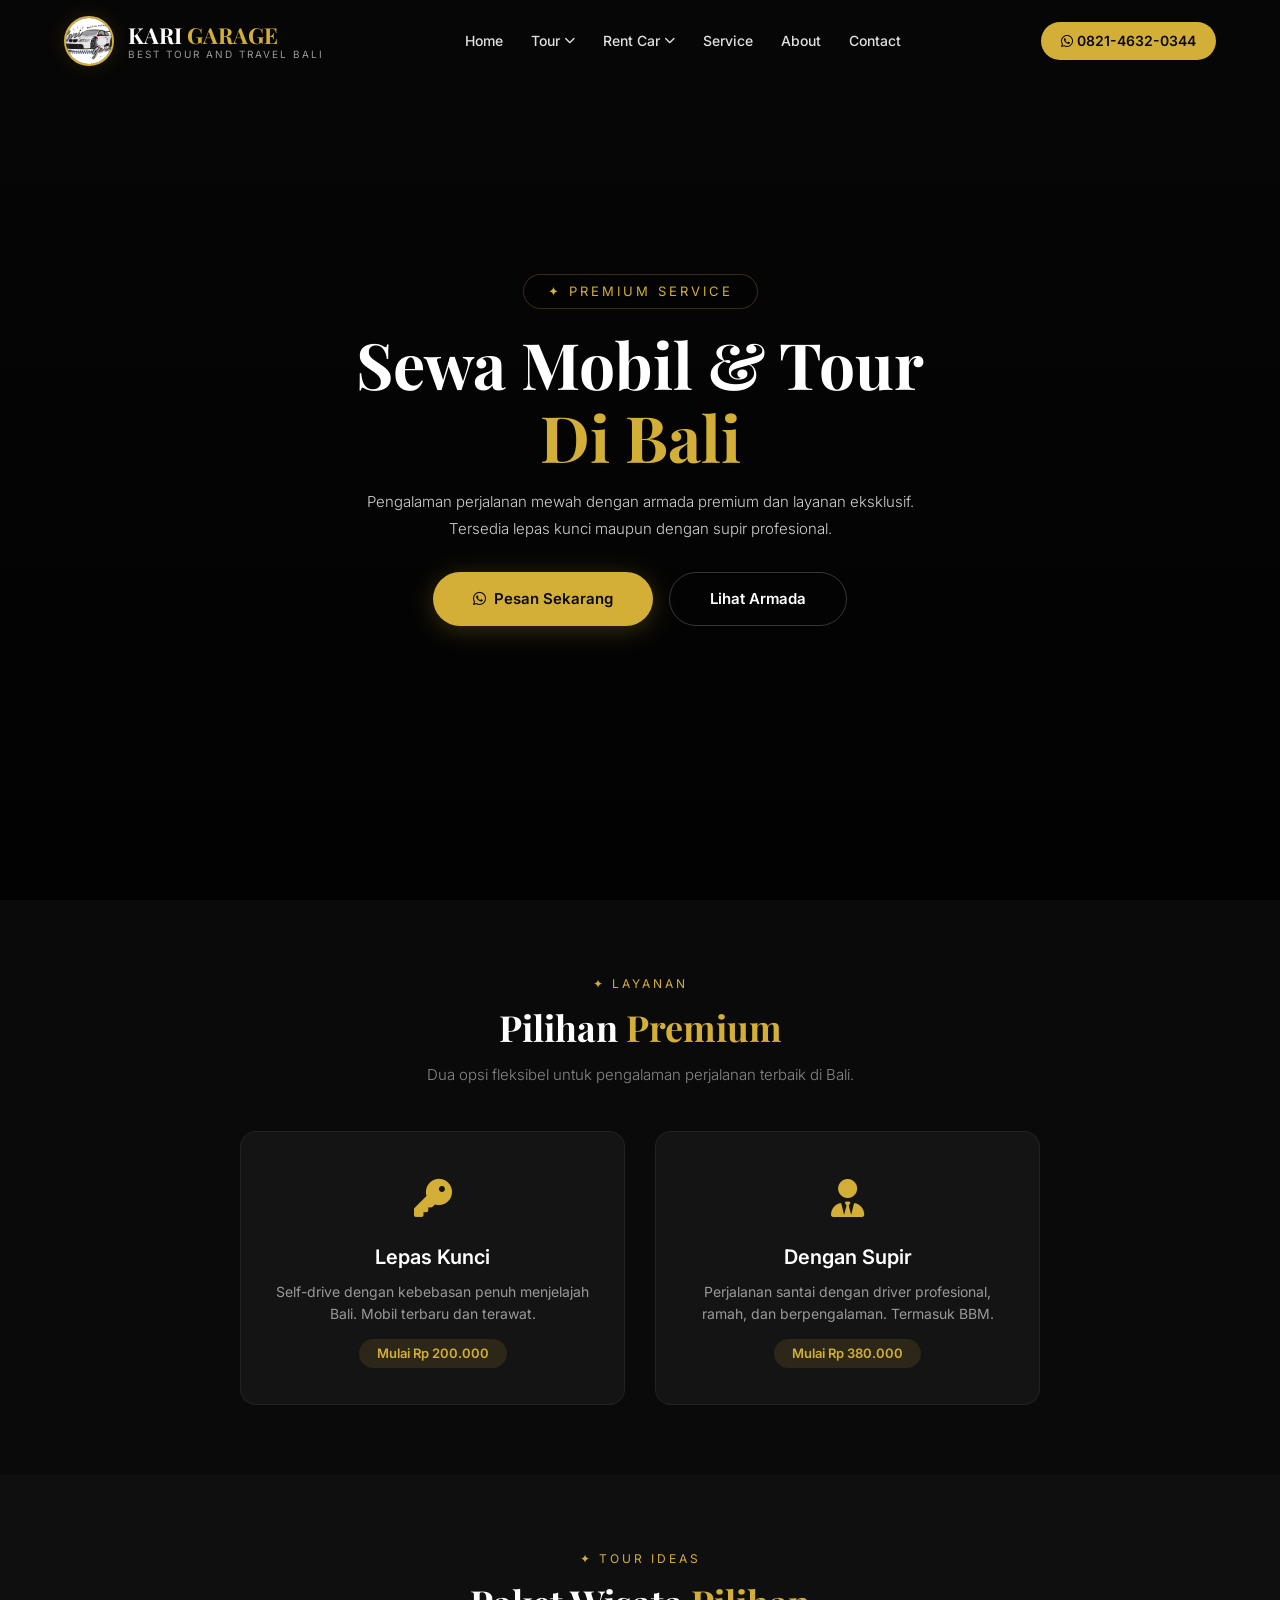
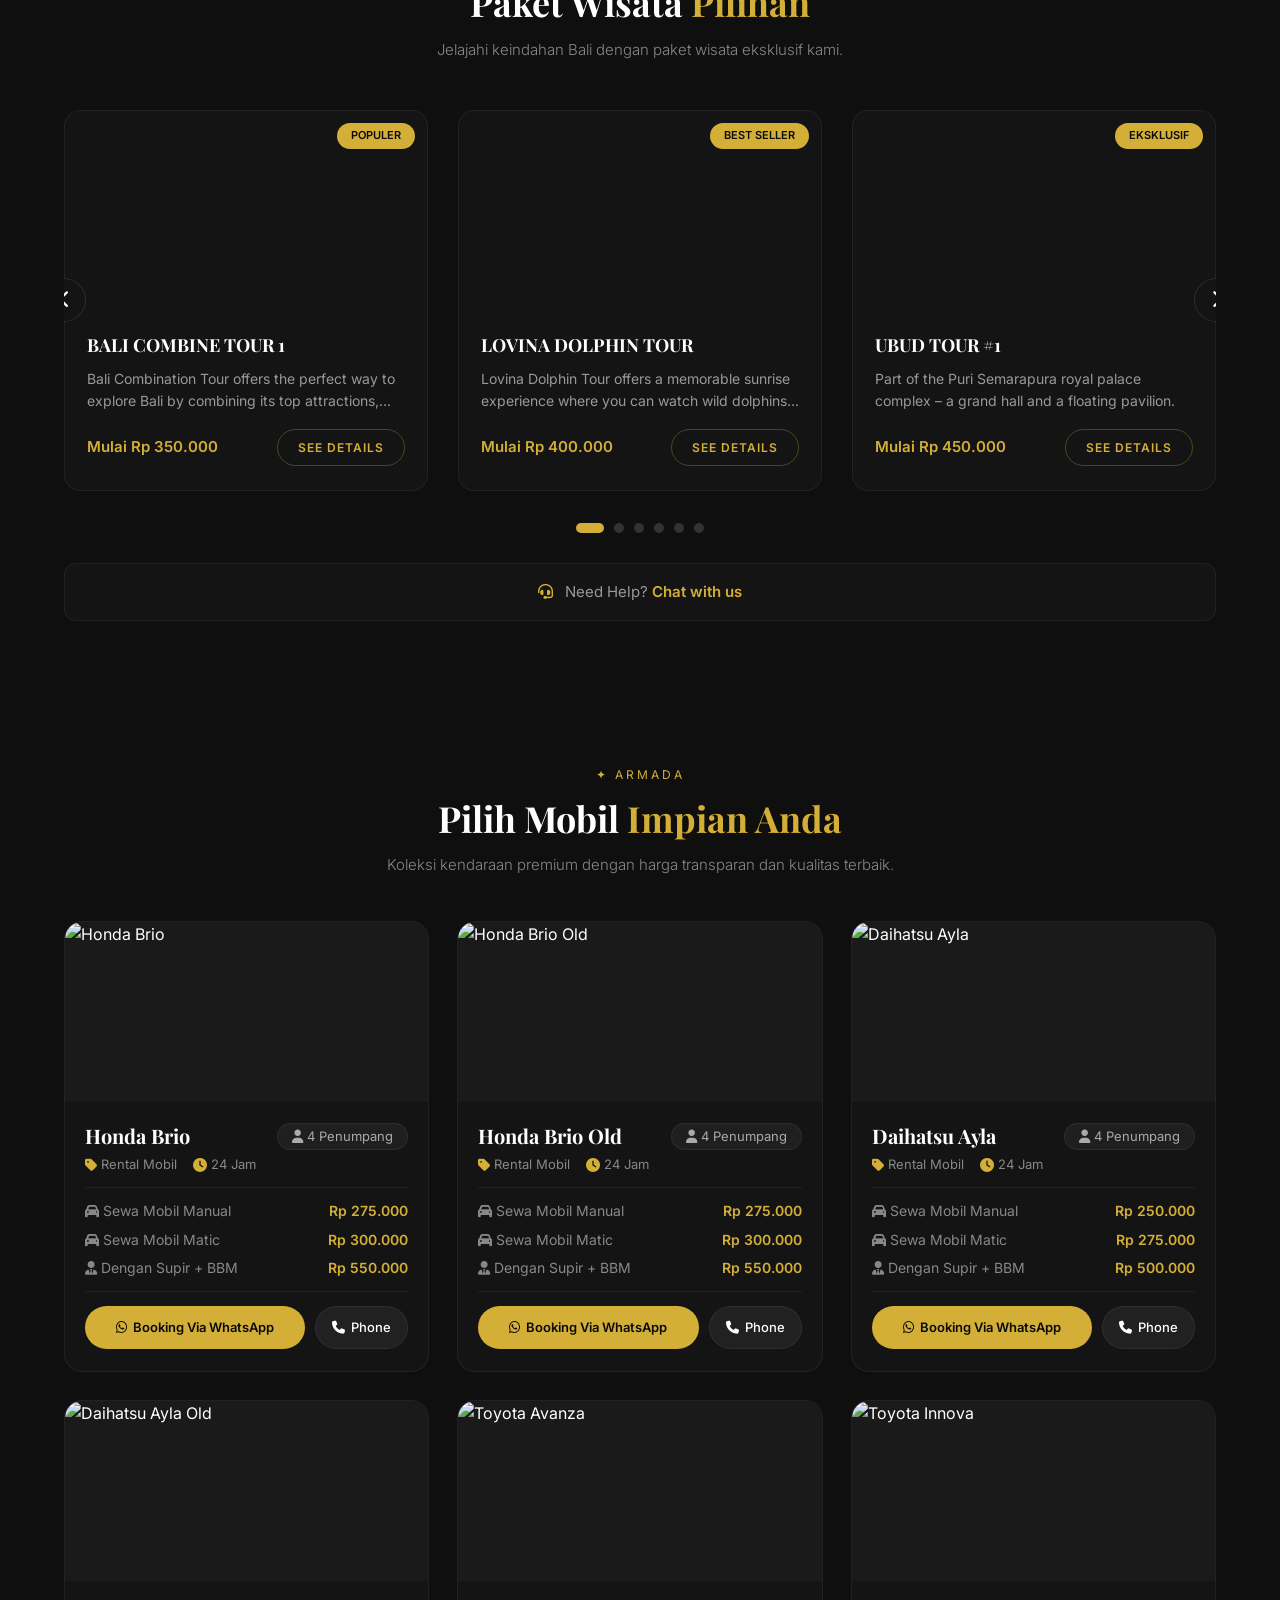
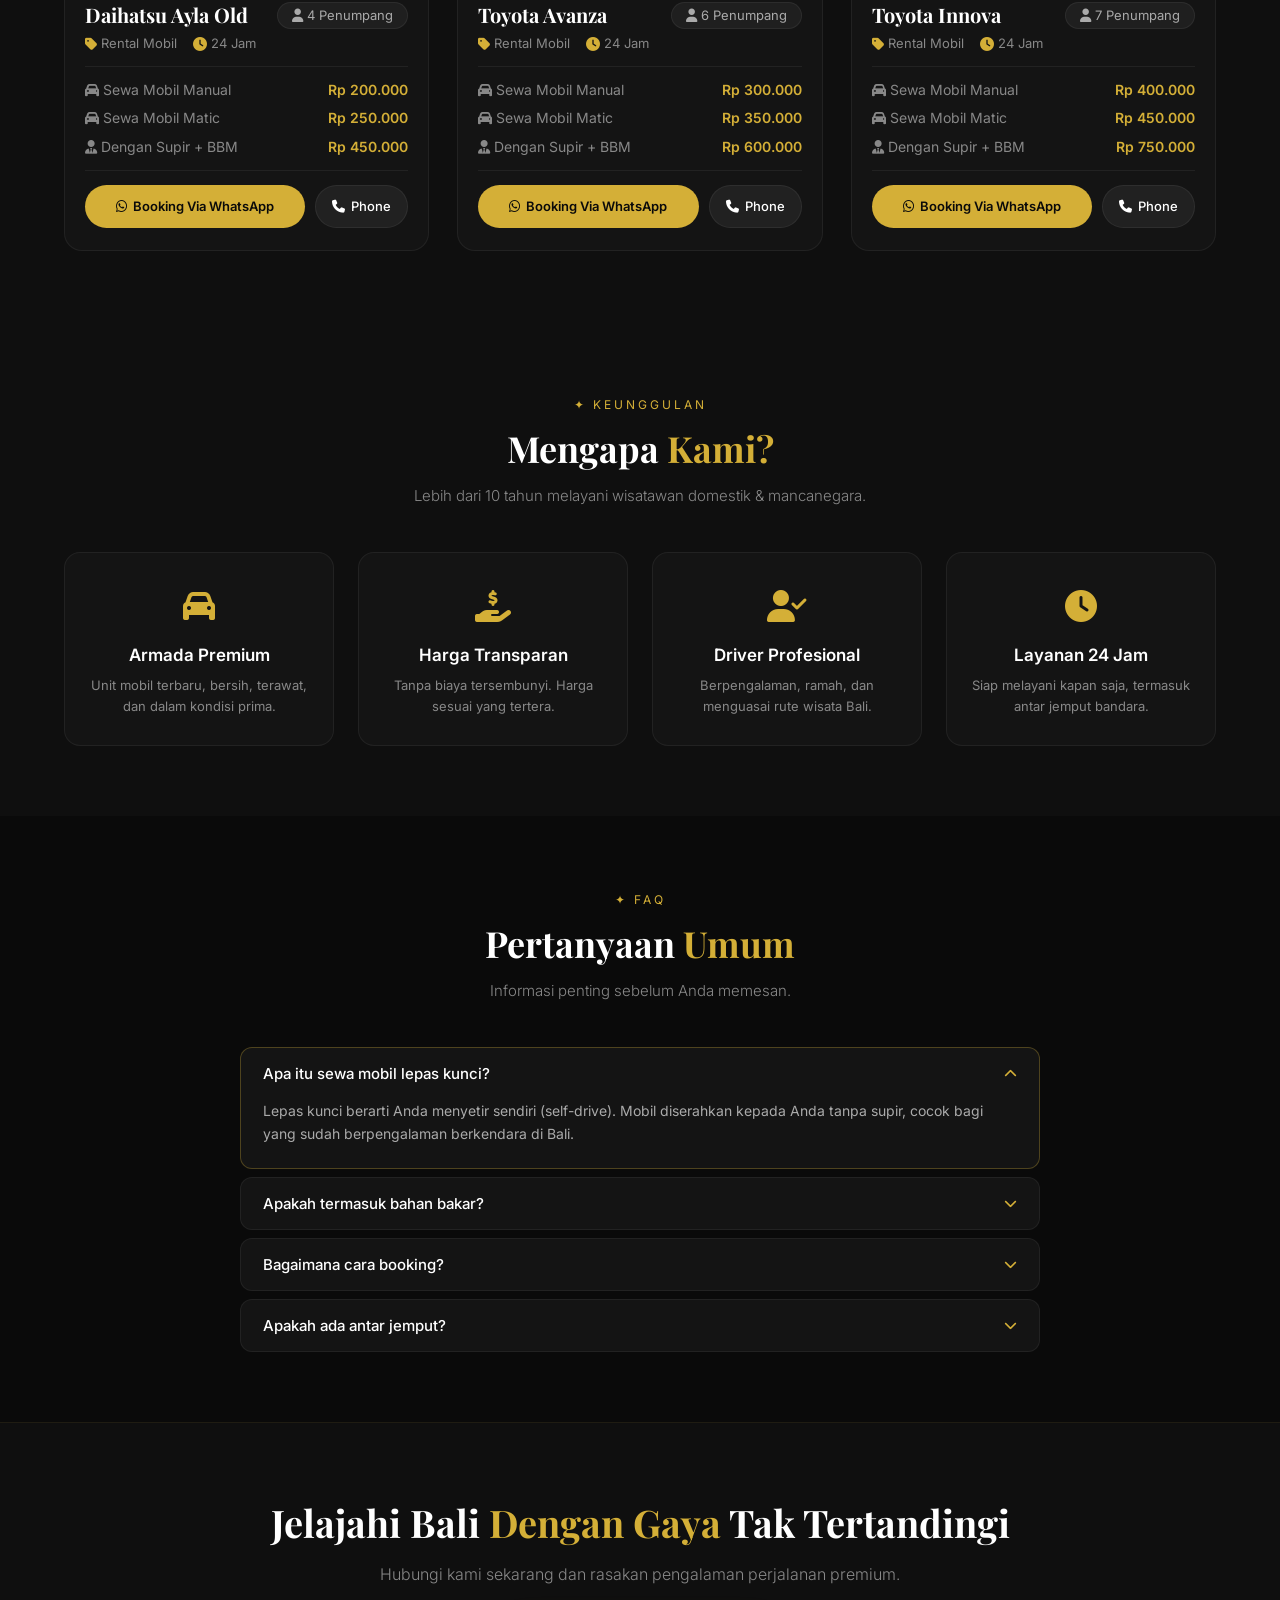
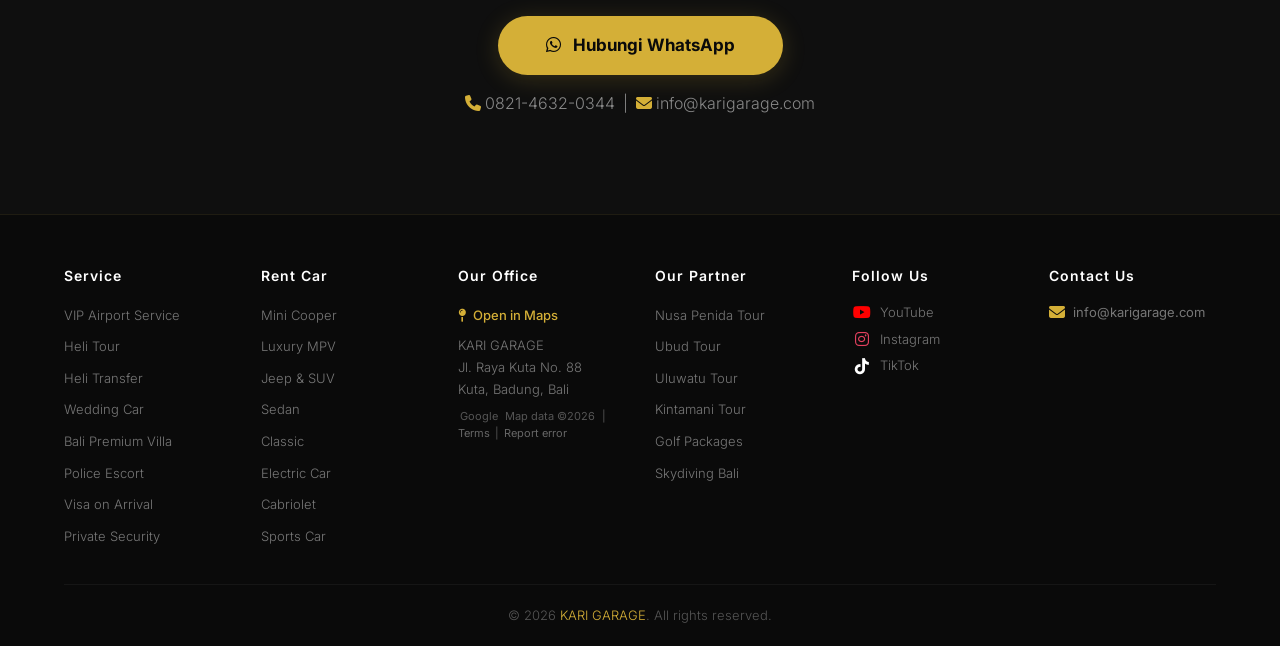
==== index.html @ 9e65bdb1 "Memperbaiki struktur file" ====
<!DOCTYPE html>
<html lang="id">

<head>
    <meta charset="UTF-8" />
    <meta name="viewport" content="width=device-width, initial-scale=1.0" />
    <title>KARI GARAGE - Best Tour And Travel Bali</title>

    <!-- Google Fonts -->
    <link href="https://fonts.googleapis.com/css2?family=Playfair+Display:wght@400;600;700&family=Inter:wght@300;400;500;600;700&display=swap" rel="stylesheet" />

    <!-- Font Awesome -->
    <link rel="stylesheet" href="https://cdnjs.cloudflare.com/ajax/libs/font-awesome/6.5.0/css/all.min.css" />

    <!-- CSS -->
    <link rel="stylesheet" href="css/style.css" />
</head>

<body>

    <!-- ===== NAVBAR ===== -->
    <header class="header" id="header">
        <div class="container">
            <div class="logo">
                <div class="logo-wrapper">
                    <div class="logo-circle">
                        <img src="image/logo.jpeg" alt="KARI GARAGE" class="logo-img" />
                    </div>
                    <div class="logo-text">
                        KARI <span>GARAGE</span>
                        <small>Best Tour And Travel Bali</small>
                    </div>
                </div>
            </div>

            <!-- Navigasi Desktop -->
            <nav class="nav-menu" id="navMenu">
                <ul class="nav-links">
                    <li><a href="index.html">Home</a></li>

                    <!-- Dropdown Tour -->
                    <li class="dropdown">
                        <a href="javascript:void(0)" class="dropdown-toggle">
                            Tour <i class="fas fa-chevron-down"></i>
                        </a>
                            <ul class="dropdown-menu">
                                <li><a href="tour-detail.html?id=5">Bedugul Tour</a></li>
                                <li><a href="tour-detail.html?id=11">Kintamani Tour</a></li>
                                <li><a href="tour-detail.html?id=10">Uluwatu Tour</a></li>
                            </ul>
                    </li>

                    <!-- Dropdown Rent Car -->
                    <li class="dropdown">
                        <a href="javascript:void(0)" class="dropdown-toggle">
                            Rent Car <i class="fas fa-chevron-down"></i>
                        </a>
                        <ul class="dropdown-menu">
                            <li><a href="#mobil">Mini Cooper</a></li>
                            <li><a href="#mobil">Luxury MPV</a></li>
                            <li><a href="#mobil">Jeep & SUV</a></li>
                            <li><a href="#mobil">Sedan</a></li>
                            <li><a href="#mobil">Classic</a></li>
                            <li><a href="#mobil">Electric Car</a></li>
                            <li><a href="#mobil">Cabriolet</a></li>
                            <li><a href="#mobil">Sports Car</a></li>
                        </ul>
                    </li>

                    <li><a href="#service">Service</a></li>
                    <li><a href="#about">About</a></li>
                    <li><a href="#contact">Contact</a></li>
                </ul>
            </nav>

            <div class="header-right">
                <a href="#" class="btn-wa-header">
                    <i class="fab fa-whatsapp"></i> 0821-4632-0344
                </a>
                <button class="menu-toggle" id="menuToggle">
                    <i class="fas fa-bars"></i>
                </button>
            </div>
        </div>
    </header>

    <!-- ===== HERO ===== -->
    <section class="hero">
        <div class="hero-video">
            <iframe src="https://www.youtube.com/embed/BFS9n4B_2xA?autoplay=1&mute=1&loop=1&playlist=BFS9n4B_2xA&controls=0&modestbranding=1&rel=0&showinfo=0&iv_load_policy=3&disablekb=1" allow="autoplay; encrypted-media" allowfullscreen>
            </iframe>
        </div>
        <div class="hero-overlay"></div>
        <div class="container hero-content">
            <div class="hero-badge">✦ Premium Service</div>
            <h1>
                Sewa Mobil &amp; Tour<br />
                <span>Di Bali</span>
            </h1>
            <p>
                Pengalaman perjalanan mewah dengan armada premium dan layanan eksklusif.<br /> Tersedia lepas kunci maupun dengan supir profesional.
            </p>
            <div class="hero-buttons">
                <a href="#" class="btn-primary"><i class="fab fa-whatsapp"></i> Pesan Sekarang</a>
                <a href="#mobil" class="btn-secondary">Lihat Armada</a>
            </div>
        </div>
    </section>

    <!-- ===== LAYANAN UNGGULAN ===== -->
    <section id="service">
        <div class="container">
            <div class="section-header">
                <span class="section-tag">✦ Layanan</span>
                <h2 class="section-title">Pilihan <span>Premium</span></h2>
                <p class="section-sub">Dua opsi fleksibel untuk pengalaman perjalanan terbaik di Bali.</p>
            </div>
            <div class="service-grid">
                <div class="service-card">
                    <div class="icon"><i class="fas fa-key"></i></div>
                    <h3>Lepas Kunci</h3>
                    <p>Self-drive dengan kebebasan penuh menjelajah Bali. Mobil terbaru dan terawat.</p>
                    <span class="service-tag">Mulai Rp 200.000</span>
                </div>
                <div class="service-card">
                    <div class="icon"><i class="fas fa-user-tie"></i></div>
                    <h3>Dengan Supir</h3>
                    <p>Perjalanan santai dengan driver profesional, ramah, dan berpengalaman. Termasuk BBM.</p>
                    <span class="service-tag">Mulai Rp 380.000</span>
                </div>
            </div>
        </div>
    </section>

    <!-- ===== TOUR IDEAS (SLIDER) ===== -->
    <section class="tour-ideas" id="tour">
        <div class="container">
            <div class="section-header">
                <span class="section-tag">✦ Tour Ideas</span>
                <h2 class="section-title">Paket Wisata <span>Pilihan</span></h2>
                <p class="section-sub">Jelajahi keindahan Bali dengan paket wisata eksklusif kami.</p>
            </div>

            <!-- SLIDER WRAPPER -->
            <div class="tour-slider-wrapper">
                <div class="tour-slider-container" id="tourSliderContainer">
                    <!-- Slide akan di-generate oleh JavaScript -->
                </div>

                <!-- Tombol Navigasi -->
                <button class="slider-btn prev-btn" id="tourPrevBtn">
                    <i class="fas fa-chevron-left"></i>
                </button>
                <button class="slider-btn next-btn" id="tourNextBtn">
                    <i class="fas fa-chevron-right"></i>
                </button>
            </div>

            <!-- Indikator Dots -->
            <div class="slider-dots" id="tourDots"></div>

            <div class="tour-help">
                <p><i class="fas fa-headset"></i> Need Help? <a href="#">Chat with us</a></p>
            </div>
        </div>
    </section>

    <!-- ===== DAFTAR MOBIL ===== -->
    <section id="mobil" class="cars-section">
        <div class="container">
            <div class="section-header">
                <span class="section-tag">✦ Armada</span>
                <h2 class="section-title">Pilih Mobil <span>Impian Anda</span></h2>
                <p class="section-sub">Koleksi kendaraan premium dengan harga transparan dan kualitas terbaik.</p>
            </div>
            <div class="cars-grid" id="carsGrid">
                <!-- Kartu mobil di-generate oleh JavaScript -->
            </div>
        </div>
    </section>

    <!-- ===== KEUNGGULAN ===== -->
    <section id="about" class="advantages-section">
        <div class="container">
            <div class="section-header">
                <span class="section-tag">✦ Keunggulan</span>
                <h2 class="section-title">Mengapa <span>Kami?</span></h2>
                <p class="section-sub">Lebih dari 10 tahun melayani wisatawan domestik &amp; mancanegara.</p>
            </div>
            <div class="why-grid">
                <div class="why-card">
                    <div class="icon"><i class="fas fa-car"></i></div>
                    <h3>Armada Premium</h3>
                    <p>Unit mobil terbaru, bersih, terawat, dan dalam kondisi prima.</p>
                </div>
                <div class="why-card">
                    <div class="icon"><i class="fas fa-hand-holding-usd"></i></div>
                    <h3>Harga Transparan</h3>
                    <p>Tanpa biaya tersembunyi. Harga sesuai yang tertera.</p>
                </div>
                <div class="why-card">
                    <div class="icon"><i class="fas fa-user-check"></i></div>
                    <h3>Driver Profesional</h3>
                    <p>Berpengalaman, ramah, dan menguasai rute wisata Bali.</p>
                </div>
                <div class="why-card">
                    <div class="icon"><i class="fas fa-clock"></i></div>
                    <h3>Layanan 24 Jam</h3>
                    <p>Siap melayani kapan saja, termasuk antar jemput bandara.</p>
                </div>
            </div>
        </div>
    </section>

    <!-- ===== FAQ ===== -->
    <section class="faq-section">
        <div class="container">
            <div class="section-header">
                <span class="section-tag">✦ FAQ</span>
                <h2 class="section-title">Pertanyaan <span>Umum</span></h2>
                <p class="section-sub">Informasi penting sebelum Anda memesan.</p>
            </div>

            <div class="faq-list">
                <div class="faq-item active">
                    <button class="faq-question">
                        Apa itu sewa mobil lepas kunci?
                        <i class="fas fa-chevron-down"></i>
                    </button>
                    <div class="faq-answer">
                        Lepas kunci berarti Anda menyetir sendiri (self-drive). Mobil diserahkan kepada Anda tanpa supir, cocok bagi yang sudah berpengalaman berkendara di Bali.
                    </div>
                </div>
                <div class="faq-item">
                    <button class="faq-question">
                        Apakah termasuk bahan bakar?
                        <i class="fas fa-chevron-down"></i>
                    </button>
                    <div class="faq-answer">
                        Untuk paket <strong>dengan supir</strong>, bahan bakar (BBM) sudah termasuk. Untuk paket <strong>lepas kunci</strong>, BBM menjadi tanggungan penyewa.
                    </div>
                </div>
                <div class="faq-item">
                    <button class="faq-question">
                        Bagaimana cara booking?
                        <i class="fas fa-chevron-down"></i>
                    </button>
                    <div class="faq-answer">
                        Cukup hubungi kami via WhatsApp atau telepon. Kami akan membantu memilih mobil sesuai kebutuhan dan mengatur jadwal pengambilan / pengantaran.
                    </div>
                </div>
                <div class="faq-item">
                    <button class="faq-question">
                        Apakah ada antar jemput?
                        <i class="fas fa-chevron-down"></i>
                    </button>
                    <div class="faq-answer">
                        Ya, kami menyediakan antar jemput gratis dari Bandara I Gusti Ngurah Rai atau hotel Anda di area Bali.
                    </div>
                </div>
            </div>
        </div>
    </section>

    <!-- ===== CTA ===== -->
    <section id="contact" class="cta-section">
        <div class="container">
            <h2>Jelajahi Bali <span>Dengan Gaya</span> Tak Tertandingi</h2>
            <p>Hubungi kami sekarang dan rasakan pengalaman perjalanan premium.</p>
            <a href="#" class="cta-btn"><i class="fab fa-whatsapp"></i> Hubungi WhatsApp</a>
            <p class="cta-contact">
                <i class="fas fa-phone"></i> 0821-4632-0344 &nbsp;|&nbsp;
                <i class="fas fa-envelope"></i> info@karigarage.com
            </p>
        </div>
    </section>

    <!-- ===== FOOTER ===== -->
    <footer class="footer-new">
        <div class="container">
            <div class="footer-grid">
                <div class="footer-col">
                    <h4>Service</h4>
                    <ul>
                        <li><a href="#">VIP Airport Service</a></li>
                        <li><a href="#">Heli Tour</a></li>
                        <li><a href="#">Heli Transfer</a></li>
                        <li><a href="#">Wedding Car</a></li>
                        <li><a href="#">Bali Premium Villa</a></li>
                        <li><a href="#">Police Escort</a></li>
                        <li><a href="#">Visa on Arrival</a></li>
                        <li><a href="#">Private Security</a></li>
                    </ul>
                </div>

                <div class="footer-col">
                    <h4>Rent Car</h4>
                    <ul>
                        <li><a href="#">Mini Cooper</a></li>
                        <li><a href="#">Luxury MPV</a></li>
                        <li><a href="#">Jeep &amp; SUV</a></li>
                        <li><a href="#">Sedan</a></li>
                        <li><a href="#">Classic</a></li>
                        <li><a href="#">Electric Car</a></li>
                        <li><a href="#">Cabriolet</a></li>
                        <li><a href="#">Sports Car</a></li>
                    </ul>
                </div>

                <div class="footer-col">
                    <h4>Our Office</h4>
                    <a href="#" class="maps-link"><i class="fas fa-map-pin"></i> Open in Maps</a>
                    <p class="office-address">
                        KARI GARAGE<br /> Jl. Raya Kuta No. 88<br /> Kuta, Badung, Bali
                    </p>
                    <div class="maps-credit">
                        <span>Google</span>
                        <span>Map data &copy;2026</span>
                        <span>|</span>
                        <a href="#">Terms</a>
                        <span>|</span>
                        <a href="#">Report error</a>
                    </div>
                </div>

                <div class="footer-col">
                    <h4>Our Partner</h4>
                    <ul>
                        <li><a href="#">Nusa Penida Tour</a></li>
                        <li><a href="#">Ubud Tour</a></li>
                        <li><a href="#">Uluwatu Tour</a></li>
                        <li><a href="#">Kintamani Tour</a></li>
                        <li><a href="#">Golf Packages</a></li>
                        <li><a href="#">Skydiving Bali</a></li>
                    </ul>
                </div>

                <div class="footer-col">
                    <h4>Follow Us</h4>
                    <ul class="social-links">
                        <li><a href="#"><i class="fab fa-youtube"></i> YouTube</a></li>
                        <li><a href="#"><i class="fab fa-instagram"></i> Instagram</a></li>
                        <li><a href="#"><i class="fab fa-tiktok"></i> TikTok</a></li>
                    </ul>
                </div>

                <div class="footer-col">
                    <h4>Contact Us</h4>
                    <p class="contact-email">
                        <i class="fas fa-envelope"></i>
                        <a href="mailto:info@karigarage.com">info@karigarage.com</a>
                    </p>
                </div>
            </div>
            <div class="footer-bottom">
                <p>&copy; 2026 <span>KARI GARAGE</span>. All rights reserved.</p>
            </div>
        </div>
    </footer>

    <!-- JavaScript -->
    <script src="js/script.js"></script>
</body>

</html>
---- css/style.css ----
/* ============================================================ */


/* ===== RESET & GLOBAL ===== */


/* ============================================================ */

* {
    margin: 0;
    padding: 0;
    box-sizing: border-box;
}

body {
    font-family: 'Inter', sans-serif;
    background-color: #0a0a0a;
    color: #ffffff;
    line-height: 1.6;
}

a {
    text-decoration: none;
}

.container {
    max-width: 1200px;
    margin: 0 auto;
    padding: 0 24px;
}


/* ============================================================ */


/* ===== SCROLLBAR ===== */


/* ============================================================ */

::-webkit-scrollbar {
    width: 8px;
}

::-webkit-scrollbar-track {
    background: #1a1a1a;
}

::-webkit-scrollbar-thumb {
    background: #d4af37;
    border-radius: 4px;
}

::-webkit-scrollbar-thumb:hover {
    background: #c5a030;
}


/* ============================================================ */


/* ===== HEADER / NAVBAR ===== */


/* ============================================================ */

.header {
    position: fixed;
    top: 0;
    left: 0;
    right: 0;
    z-index: 1000;
    padding: 16px 0;
    transition: background 0.4s ease, padding 0.4s ease;
    background: transparent;
}

.header.scrolled {
    background: rgba(10, 10, 10, 0.85);
    backdrop-filter: blur(12px);
    padding: 10px 0;
    border-bottom: 1px solid rgba(212, 175, 55, 0.1);
}

.header .container {
    display: flex;
    justify-content: space-between;
    align-items: center;
}

.logo-wrapper {
    display: flex;
    align-items: center;
    gap: 14px;
}

.logo-circle {
    width: 50px;
    height: 50px;
    border-radius: 50%;
    overflow: hidden;
    border: 2px solid #d4af37;
    flex-shrink: 0;
    background: #1a1a1a;
    display: flex;
    align-items: center;
    justify-content: center;
    box-shadow: 0 0 20px rgba(212, 175, 55, 0.15);
}

.logo-circle .logo-img {
    width: 100%;
    height: 100%;
    object-fit: cover;
    display: block;
}

.logo-text {
    font-family: 'Playfair Display', serif;
    font-size: 22px;
    font-weight: 700;
    color: #ffffff;
    line-height: 1.2;
}

.logo-text span {
    color: #d4af37;
}

.logo-text small {
    display: block;
    font-family: 'Inter', sans-serif;
    font-size: 10px;
    font-weight: 400;
    letter-spacing: 2px;
    color: #999;
    text-transform: uppercase;
}

.header-right {
    display: flex;
    align-items: center;
    gap: 16px;
}

.btn-wa-header {
    background: #d4af37;
    color: #0a0a0a;
    padding: 8px 20px;
    border-radius: 30px;
    font-size: 14px;
    font-weight: 600;
    transition: all 0.3s;
}

.btn-wa-header:hover {
    background: #c5a030;
    transform: translateY(-1px);
    box-shadow: 0 4px 20px rgba(212, 175, 55, 0.3);
}

.menu-toggle {
    display: none;
    background: none;
    border: none;
    font-size: 24px;
    color: #ffffff;
    cursor: pointer;
}


/* ============================================================ */


/* ===== HERO FULL SCREEN (HALAMAN UTAMA) ===== */


/* ============================================================ */

.hero {
    position: relative;
    width: 100%;
    height: 100vh;
    height: 100dvh;
    min-height: 600px;
    display: flex;
    align-items: center;
    justify-content: center;
    overflow: hidden;
}

.hero-video {
    position: absolute;
    inset: 0;
    z-index: 0;
    overflow: hidden;
    width: 100%;
    height: 100%;
}

.hero-video iframe {
    position: absolute;
    top: 50%;
    left: 50%;
    width: 177.78vh;
    height: 100vw;
    min-width: 100%;
    min-height: 100%;
    transform: translate(-50%, -50%);
    pointer-events: none;
    border: 0;
    max-width: none !important;
}

.hero-overlay {
    position: absolute;
    inset: 0;
    z-index: 1;
    background: linear-gradient( 180deg, rgba(0, 0, 0, 0.30) 0%, rgba(0, 0, 0, 0.55) 50%, rgba(0, 0, 0, 0.75) 100%);
}

.hero-content {
    position: relative;
    z-index: 2;
    width: 100%;
    max-width: 900px;
    padding: 0 20px;
    color: #ffffff;
    text-align: center;
    display: flex;
    flex-direction: column;
    align-items: center;
    justify-content: center;
}

.hero-badge {
    display: inline-block;
    color: #d4af37;
    font-size: 13px;
    font-weight: 400;
    letter-spacing: 3px;
    text-transform: uppercase;
    margin-bottom: 18px;
    border: 1px solid rgba(212, 175, 55, 0.25);
    padding: 6px 24px;
    border-radius: 50px;
    background: rgba(0, 0, 0, 0.25);
    backdrop-filter: blur(4px);
}

.hero-content h1 {
    font-family: 'Playfair Display', serif;
    font-size: clamp(36px, 5.5vw, 64px);
    font-weight: 700;
    color: #ffffff;
    line-height: 1.15;
    margin-bottom: 14px;
}

.hero-content h1 span {
    color: #d4af37;
}

.hero-content p {
    font-size: clamp(15px, 1.1vw, 19px);
    color: #d0d0d0;
    max-width: 700px;
    margin: 0 auto 30px;
    line-height: 1.8;
    font-weight: 300;
}

.hero-buttons {
    display: flex;
    gap: 16px;
    flex-wrap: wrap;
    justify-content: center;
}

.hero-buttons .btn-primary {
    background: #d4af37;
    color: #0a0a0a;
    padding: 14px 40px;
    border-radius: 50px;
    font-weight: 600;
    font-size: 15px;
    transition: all 0.3s;
    box-shadow: 0 4px 24px rgba(212, 175, 55, 0.25);
    display: inline-flex;
    align-items: center;
    gap: 8px;
}

.hero-buttons .btn-primary:hover {
    background: #c5a030;
    transform: translateY(-2px);
    box-shadow: 0 8px 36px rgba(212, 175, 55, 0.35);
}

.hero-buttons .btn-secondary {
    background: transparent;
    color: #ffffff;
    padding: 14px 40px;
    border-radius: 50px;
    font-weight: 600;
    font-size: 15px;
    border: 1px solid rgba(255, 255, 255, 0.2);
    transition: all 0.3s;
    display: inline-flex;
    align-items: center;
    gap: 8px;
}

.hero-buttons .btn-secondary:hover {
    border-color: #d4af37;
    color: #d4af37;
    background: rgba(212, 175, 55, 0.05);
}


/* ============================================================ */


/* ===== SECTION ===== */


/* ============================================================ */

section {
    padding: 70px 0;
    background: #0a0a0a;
}

.section-header {
    text-align: center;
    margin-bottom: 44px;
}

.section-tag {
    display: inline-block;
    color: #d4af37;
    font-size: 12px;
    font-weight: 400;
    letter-spacing: 3px;
    text-transform: uppercase;
    margin-bottom: 6px;
}

.section-title {
    font-family: 'Playfair Display', serif;
    font-size: 36px;
    font-weight: 700;
    color: #ffffff;
    margin-bottom: 6px;
}

.section-title span {
    color: #d4af37;
}

.section-sub {
    color: #888;
    font-size: 15px;
    font-weight: 300;
    max-width: 550px;
    margin: 0 auto;
}


/* ============================================================ */


/* ===== SERVICE GRID ===== */


/* ============================================================ */

.service-grid {
    display: grid;
    grid-template-columns: repeat(auto-fit, minmax(280px, 1fr));
    gap: 30px;
    max-width: 800px;
    margin: 0 auto;
}

.service-card {
    background: #141414;
    border-radius: 16px;
    padding: 36px 28px;
    text-align: center;
    border: 1px solid rgba(255, 255, 255, 0.06);
    transition: all 0.3s;
}

.service-card:hover {
    border-color: rgba(212, 175, 55, 0.3);
    transform: translateY(-4px);
    box-shadow: 0 12px 40px rgba(0, 0, 0, 0.4);
}

.service-card .icon {
    font-size: 38px;
    color: #d4af37;
    margin-bottom: 12px;
}

.service-card h3 {
    font-size: 20px;
    font-weight: 600;
    color: #ffffff;
    margin-bottom: 8px;
}

.service-card p {
    font-size: 14px;
    color: #999;
    margin-bottom: 14px;
}

.service-tag {
    display: inline-block;
    background: rgba(212, 175, 55, 0.12);
    color: #d4af37;
    font-size: 13px;
    font-weight: 600;
    padding: 4px 18px;
    border-radius: 50px;
}


/* ============================================================ */


/* ===== TOUR SLIDER ===== */


/* ============================================================ */

.tour-ideas {
    padding: 70px 0;
    background: #0f0f0f;
}

.tour-slider-wrapper {
    position: relative;
    overflow: hidden;
    border-radius: 16px;
}

.tour-slider-container {
    display: flex;
    transition: transform 0.6s cubic-bezier(0.25, 0.46, 0.45, 0.94);
    will-change: transform;
}

.tour-slide {
    flex: 0 0 100%;
    display: grid;
    grid-template-columns: repeat(3, 1fr);
    gap: 30px;
    padding: 4px 0;
}

.tour-slide .tour-card {
    background: #141414;
    border-radius: 16px;
    overflow: hidden;
    border: 1px solid rgba(255, 255, 255, 0.06);
    transition: all 0.4s;
}

.tour-slide .tour-card:hover {
    transform: translateY(-8px);
    border-color: rgba(212, 175, 55, 0.3);
    box-shadow: 0 16px 48px rgba(0, 0, 0, 0.5);
}

.tour-slide .tour-image {
    height: 200px;
    background-size: cover;
    background-position: center;
    position: relative;
}

.tour-slide .tour-badge {
    position: absolute;
    top: 12px;
    right: 12px;
    background: #d4af37;
    color: #0a0a0a;
    padding: 4px 14px;
    border-radius: 20px;
    font-size: 11px;
    font-weight: 600;
    text-transform: uppercase;
}

.tour-slide .tour-info {
    padding: 20px 22px 24px;
}

.tour-slide .tour-info h3 {
    font-family: 'Playfair Display', serif;
    font-size: 18px;
    font-weight: 700;
    color: #ffffff;
    margin-bottom: 8px;
}

.tour-slide .tour-info p {
    font-size: 14px;
    color: #999;
    line-height: 1.6;
    margin-bottom: 16px;
    display: -webkit-box;
    -webkit-line-clamp: 2;
    -webkit-box-orient: vertical;
    overflow: hidden;
}

.tour-slide .tour-footer {
    display: flex;
    justify-content: space-between;
    align-items: center;
    flex-wrap: wrap;
    gap: 10px;
}

.tour-slide .tour-price {
    color: #d4af37;
    font-weight: 600;
    font-size: 15px;
}

.tour-slide .btn-tour {
    background: transparent;
    color: #d4af37;
    padding: 8px 20px;
    border-radius: 30px;
    font-size: 12px;
    font-weight: 600;
    border: 1px solid rgba(212, 175, 55, 0.3);
    transition: all 0.3s;
    text-transform: uppercase;
    letter-spacing: 1px;
}

.tour-slide .btn-tour:hover {
    background: #d4af37;
    color: #0a0a0a;
}


/* Tombol navigasi */

.slider-btn {
    position: absolute;
    top: 50%;
    transform: translateY(-50%);
    z-index: 10;
    width: 44px;
    height: 44px;
    border-radius: 50%;
    background: rgba(20, 20, 20, 0.85);
    backdrop-filter: blur(8px);
    border: 1px solid rgba(255, 255, 255, 0.1);
    color: #ffffff;
    font-size: 18px;
    cursor: pointer;
    transition: all 0.3s ease;
    display: flex;
    align-items: center;
    justify-content: center;
}

.slider-btn:hover {
    background: #d4af37;
    color: #0a0a0a;
    border-color: #d4af37;
}

.slider-btn.prev-btn {
    left: -22px;
}

.slider-btn.next-btn {
    right: -22px;
}


/* Dots indikator */

.slider-dots {
    display: flex;
    justify-content: center;
    gap: 10px;
    margin-top: 28px;
}

.slider-dots .dot {
    width: 10px;
    height: 10px;
    border-radius: 50%;
    background: rgba(255, 255, 255, 0.15);
    border: none;
    cursor: pointer;
    transition: all 0.3s ease;
    padding: 0;
}

.slider-dots .dot.active {
    background: #d4af37;
    width: 28px;
    border-radius: 5px;
}

.tour-help {
    text-align: center;
    margin-top: 30px;
    padding: 16px;
    background: #141414;
    border-radius: 12px;
    border: 1px solid rgba(255, 255, 255, 0.06);
}

.tour-help p {
    color: #999;
    font-size: 15px;
}

.tour-help i {
    color: #d4af37;
    margin-right: 8px;
}

.tour-help a {
    color: #d4af37;
    font-weight: 600;
    transition: color 0.3s;
}

.tour-help a:hover {
    color: #c5a030;
}


/* ============================================================ */


/* ===== CARD MOBIL ===== */


/* ============================================================ */

.cars-section {
    background: #0f0f0f;
}

.cars-grid {
    display: grid;
    grid-template-columns: repeat(auto-fit, minmax(300px, 1fr));
    gap: 28px;
}

.car-card {
    background: #141414;
    border-radius: 18px;
    overflow: hidden;
    border: 1px solid rgba(255, 255, 255, 0.06);
    transition: all 0.4s;
}

.car-card:hover {
    transform: translateY(-8px);
    border-color: rgba(212, 175, 55, 0.3);
    box-shadow: 0 16px 48px rgba(0, 0, 0, 0.5);
}

.car-image {
    width: 100%;
    height: 180px;
    object-fit: cover;
    background: #1a1a1a;
    display: block;
}

.car-info {
    padding: 18px 20px 22px;
}

.car-header {
    display: flex;
    justify-content: space-between;
    align-items: center;
    margin-bottom: 2px;
}

.car-name {
    font-family: 'Playfair Display', serif;
    font-size: 20px;
    font-weight: 700;
    color: #ffffff;
}

.car-passenger {
    font-size: 13px;
    color: #aaa;
    font-weight: 400;
    background: rgba(255, 255, 255, 0.05);
    padding: 2px 14px;
    border-radius: 20px;
    border: 1px solid rgba(255, 255, 255, 0.06);
}

.car-details {
    display: flex;
    gap: 16px;
    margin-bottom: 12px;
    font-size: 13px;
    color: #888;
}

.car-details span {
    display: flex;
    align-items: center;
    gap: 4px;
}

.car-details i {
    color: #d4af37;
    font-size: 14px;
}

.price-row {
    display: flex;
    flex-direction: column;
    gap: 6px;
    margin-bottom: 14px;
    padding: 12px 0;
    border-top: 1px solid rgba(255, 255, 255, 0.06);
    border-bottom: 1px solid rgba(255, 255, 255, 0.06);
}

.price-item {
    display: flex;
    justify-content: space-between;
    align-items: center;
    font-size: 14px;
}

.price-label {
    color: #888;
    font-weight: 400;
}

.price-value {
    font-weight: 600;
    color: #d4af37;
}

.car-actions {
    display: flex;
    gap: 10px;
    margin-top: 4px;
}

.btn-wa {
    flex: 1;
    background: #d4af37;
    color: #0a0a0a;
    padding: 10px 12px;
    border-radius: 30px;
    font-size: 13px;
    font-weight: 600;
    text-align: center;
    transition: all 0.3s;
    display: flex;
    align-items: center;
    justify-content: center;
    gap: 6px;
}

.btn-wa:hover {
    background: #c5a030;
    transform: scale(1.02);
}

.btn-phone {
    background: rgba(255, 255, 255, 0.06);
    color: #ffffff;
    padding: 10px 16px;
    border-radius: 30px;
    font-size: 13px;
    font-weight: 500;
    text-align: center;
    transition: all 0.3s;
    display: flex;
    align-items: center;
    justify-content: center;
    gap: 6px;
    min-width: 70px;
    border: 1px solid rgba(255, 255, 255, 0.06);
}

.btn-phone:hover {
    background: rgba(255, 255, 255, 0.1);
    border-color: rgba(212, 175, 55, 0.2);
}


/* ============================================================ */


/* ===== ADVANTAGES / WHY CHOOSE US ===== */


/* ============================================================ */

.advantages-section {
    background: #0f0f0f;
}

.why-grid {
    display: grid;
    grid-template-columns: repeat(auto-fit, minmax(220px, 1fr));
    gap: 24px;
}

.why-card {
    background: #141414;
    padding: 28px 20px;
    border-radius: 16px;
    text-align: center;
    border: 1px solid rgba(255, 255, 255, 0.06);
    transition: all 0.3s;
}

.why-card:hover {
    border-color: rgba(212, 175, 55, 0.2);
    transform: translateY(-4px);
}

.why-card .icon {
    font-size: 32px;
    color: #d4af37;
    margin-bottom: 10px;
}

.why-card h3 {
    font-size: 17px;
    font-weight: 600;
    color: #ffffff;
    margin-bottom: 6px;
}

.why-card p {
    font-size: 13px;
    color: #888;
}


/* ============================================================ */


/* ===== FAQ ===== */


/* ============================================================ */

.faq-section {
    background: #0a0a0a;
}

.faq-list {
    max-width: 800px;
    margin: 0 auto;
    display: flex;
    flex-direction: column;
    gap: 8px;
}

.faq-item {
    background: #141414;
    border-radius: 12px;
    border: 1px solid rgba(255, 255, 255, 0.06);
    overflow: hidden;
    transition: border-color 0.3s;
}

.faq-item.active {
    border-color: rgba(212, 175, 55, 0.3);
}

.faq-question {
    width: 100%;
    background: none;
    border: none;
    padding: 16px 22px;
    font-size: 15px;
    font-weight: 500;
    text-align: left;
    cursor: pointer;
    display: flex;
    justify-content: space-between;
    align-items: center;
    font-family: 'Inter', sans-serif;
    color: #ffffff;
    transition: background 0.2s;
}

.faq-question:hover {
    background: rgba(255, 255, 255, 0.03);
}

.faq-question i {
    color: #d4af37;
    transition: transform 0.3s;
    font-size: 13px;
}

.faq-item.active .faq-question i {
    transform: rotate(180deg);
}

.faq-answer {
    max-height: 0;
    overflow: hidden;
    transition: max-height 0.4s ease, padding 0.3s ease;
    padding: 0 22px;
    color: #aaa;
    font-size: 14px;
    line-height: 1.7;
}

.faq-item.active .faq-answer {
    max-height: 400px;
    padding: 0 22px 22px;
}


/* ============================================================ */


/* ===== CTA ===== */


/* ============================================================ */

.cta-section {
    background: #0f0f0f;
    text-align: center;
    padding: 70px 0;
    border-top: 1px solid rgba(212, 175, 55, 0.08);
    border-bottom: 1px solid rgba(212, 175, 55, 0.08);
}

.cta-section h2 {
    font-family: 'Playfair Display', serif;
    font-size: 38px;
    font-weight: 700;
    color: #ffffff;
    margin-bottom: 8px;
}

.cta-section h2 span {
    color: #d4af37;
}

.cta-section p {
    color: #888;
    font-size: 16px;
    font-weight: 300;
    margin-bottom: 28px;
}

.cta-btn {
    display: inline-block;
    background: #d4af37;
    color: #0a0a0a;
    padding: 16px 48px;
    border-radius: 50px;
    font-weight: 700;
    font-size: 17px;
    transition: all 0.3s;
    box-shadow: 0 4px 24px rgba(212, 175, 55, 0.2);
}

.cta-btn:hover {
    background: #c5a030;
    transform: translateY(-2px);
    box-shadow: 0 8px 36px rgba(212, 175, 55, 0.3);
}

.cta-btn i {
    margin-right: 8px;
}

.cta-contact {
    margin-top: 16px;
    font-size: 14px;
    color: #666;
}

.cta-contact i {
    color: #d4af37;
}


/* ============================================================ */


/* ===== TOUR DETAIL HERO ===== */


/* ============================================================ */

.tour-detail-hero {
    position: relative;
    min-height: 100vh;
    min-height: 100dvh;
    display: flex;
    align-items: center;
    justify-content: center;
    overflow: hidden;
    padding: 0;
}

.tour-detail-hero-bg {
    position: absolute;
    inset: 0;
    background-size: cover;
    background-position: center;
    z-index: 0;
}

.tour-detail-overlay {
    position: absolute;
    inset: 0;
    background: linear-gradient( 135deg, rgba(0, 0, 0, 0.80) 0%, rgba(0, 0, 0, 0.50) 50%, rgba(0, 0, 0, 0.30) 100%);
    z-index: 1;
}

.tour-detail-hero-content {
    position: relative;
    z-index: 2;
    color: #ffffff;
    padding: 120px 20px 60px;
    width: 100%;
    max-width: 1200px;
    margin: 0 auto;
}

.breadcrumb {
    font-size: 14px;
    color: rgba(255, 255, 255, 0.6);
    margin-bottom: 20px;
    letter-spacing: 0.5px;
}

.breadcrumb a {
    color: #d4af37;
    text-decoration: none;
    transition: color 0.3s;
}

.breadcrumb a:hover {
    color: #f5d060;
    text-decoration: underline;
}

.breadcrumb .current {
    color: #ffffff;
}

.breadcrumb span {
    margin: 0 8px;
    color: rgba(255, 255, 255, 0.3);
}

.tour-detail-hero-content h1 {
    font-family: 'Playfair Display', serif;
    font-size: clamp(36px, 5vw, 56px);
    font-weight: 700;
    color: #ffffff;
    margin-bottom: 12px;
    line-height: 1.15;
}

.tour-detail-hero-content h1 span {
    color: #d4af37;
}

.tour-detail-hero-content .hero-desc {
    font-size: clamp(16px, 1.2vw, 19px);
    color: #d0d0d0;
    max-width: 650px;
    line-height: 1.7;
    margin-bottom: 24px;
    font-weight: 300;
}

.tour-meta {
    display: flex;
    gap: 28px;
    flex-wrap: wrap;
    align-items: center;
}

.tour-meta span {
    display: flex;
    align-items: center;
    gap: 8px;
    font-size: 15px;
    color: #cccccc;
    background: rgba(255, 255, 255, 0.06);
    padding: 8px 18px;
    border-radius: 30px;
    border: 1px solid rgba(255, 255, 255, 0.06);
}

.tour-meta i {
    color: #d4af37;
    font-size: 15px;
}

.tour-meta .price-highlight {
    background: rgba(212, 175, 55, 0.12);
    border-color: rgba(212, 175, 55, 0.2);
    color: #d4af37;
    font-weight: 600;
}

.tour-meta .price-highlight i {
    color: #d4af37;
}


/* ============================================================ */


/* ===== TOUR OVERVIEW ===== */


/* ============================================================ */

.tour-overview {
    padding: 60px 0;
    background: #0f0f0f;
}

.tour-overview-grid {
    display: grid;
    grid-template-columns: 2fr 1fr;
    gap: 40px;
}

.tour-overview-text h2 {
    font-family: 'Playfair Display', serif;
    font-size: 30px;
    font-weight: 700;
    color: #ffffff;
    margin-bottom: 16px;
}

.tour-overview-text h2 span {
    color: #d4af37;
}

.tour-overview-text p {
    color: #aaa;
    font-size: 15px;
    line-height: 1.8;
    margin-bottom: 16px;
}

.tour-highlights {
    display: grid;
    grid-template-columns: 1fr 1fr;
    gap: 8px 24px;
    margin-top: 20px;
}

.highlight-item {
    display: flex;
    align-items: center;
    gap: 10px;
    color: #ddd;
    font-size: 14px;
}

.highlight-item i {
    color: #d4af37;
    font-size: 16px;
}

.tour-price-box {
    background: #141414;
    border: 1px solid rgba(212, 175, 55, 0.15);
    border-radius: 16px;
    padding: 28px 24px;
    text-align: center;
}

.tour-price-box h4 {
    color: #888;
    font-size: 14px;
    font-weight: 400;
    text-transform: uppercase;
    letter-spacing: 1px;
    margin-bottom: 4px;
}

.tour-price-box .price {
    font-family: 'Playfair Display', serif;
    font-size: 36px;
    font-weight: 700;
    color: #d4af37;
}

.tour-price-box .price-note {
    color: #888;
    font-size: 13px;
    margin-bottom: 20px;
}

.btn-block {
    display: block;
    width: 100%;
    text-align: center;
    padding: 12px;
    margin-bottom: 10px;
}


/* ============================================================ */


/* ===== DESTINASI ===== */


/* ============================================================ */

.tour-destinations {
    padding: 60px 0;
    background: #0a0a0a;
}

.destination-item {
    display: grid;
    grid-template-columns: 1fr 1.5fr;
    gap: 30px;
    margin-bottom: 40px;
    align-items: center;
}

.destination-item.reverse {
    direction: rtl;
}

.destination-item.reverse .destination-info {
    direction: ltr;
}

.destination-image {
    border-radius: 16px;
    overflow: hidden;
}

.destination-image img {
    width: 100%;
    height: 280px;
    object-fit: cover;
    transition: transform 0.4s;
}

.destination-image img:hover {
    transform: scale(1.03);
}

.destination-info h3 {
    font-family: 'Playfair Display', serif;
    font-size: 24px;
    font-weight: 700;
    color: #ffffff;
    margin-bottom: 10px;
}

.destination-info p {
    color: #aaa;
    font-size: 14px;
    line-height: 1.8;
    margin-bottom: 12px;
}

.destination-details {
    display: flex;
    gap: 20px;
}

.destination-details span {
    font-size: 13px;
    color: #888;
}

.destination-details i {
    color: #d4af37;
    margin-right: 4px;
}


/* ============================================================ */


/* ===== ITINERARY ===== */


/* ============================================================ */

.tour-itinerary {
    padding: 60px 0;
    background: #0f0f0f;
}

.itinerary-timeline {
    max-width: 800px;
    margin: 0 auto;
    position: relative;
    padding-left: 30px;
}

.itinerary-timeline::before {
    content: '';
    position: absolute;
    left: 8px;
    top: 0;
    bottom: 0;
    width: 2px;
    background: linear-gradient(to bottom, #d4af37, rgba(212, 175, 55, 0.1));
}

.itinerary-item {
    display: flex;
    gap: 24px;
    margin-bottom: 28px;
    position: relative;
}

.itinerary-item::before {
    content: '';
    position: absolute;
    left: -26px;
    top: 6px;
    width: 12px;
    height: 12px;
    border-radius: 50%;
    background: #d4af37;
    border: 2px solid #0f0f0f;
}

.itinerary-time {
    min-width: 70px;
    font-weight: 600;
    color: #d4af37;
    font-size: 15px;
    padding-top: 2px;
}

.itinerary-content h4 {
    font-size: 17px;
    font-weight: 600;
    color: #ffffff;
    margin-bottom: 4px;
}

.itinerary-content p {
    font-size: 14px;
    color: #999;
}


/* ============================================================ */


/* ===== PRICE DETAIL ===== */


/* ============================================================ */

.tour-price-detail {
    padding: 60px 0;
    background: #0a0a0a;
}

.price-grid {
    display: grid;
    grid-template-columns: 1fr 1fr;
    gap: 30px;
    max-width: 800px;
    margin: 0 auto;
}

.price-inclusions,
.price-exclusions {
    background: #141414;
    border-radius: 16px;
    padding: 28px 24px;
    border: 1px solid rgba(255, 255, 255, 0.06);
}

.price-inclusions h3,
.price-exclusions h3 {
    font-size: 18px;
    font-weight: 600;
    color: #ffffff;
    margin-bottom: 16px;
}

.price-inclusions ul,
.price-exclusions ul {
    list-style: none;
    padding: 0;
}

.price-inclusions ul li,
.price-exclusions ul li {
    color: #aaa;
    font-size: 14px;
    padding: 6px 0;
    display: flex;
    align-items: flex-start;
    gap: 10px;
}

.price-inclusions ul li i {
    color: #d4af37;
    margin-top: 3px;
}

.price-exclusions ul li i {
    color: #ff6b6b;
    margin-top: 3px;
}


/* ============================================================ */


/* ===== BOOKING ===== */


/* ============================================================ */

.tour-booking {
    padding: 60px 0;
    background: #0f0f0f;
}

.booking-wrapper {
    display: grid;
    grid-template-columns: 1fr 1.5fr;
    gap: 40px;
    background: #141414;
    border-radius: 20px;
    padding: 40px;
    border: 1px solid rgba(255, 255, 255, 0.06);
}

.booking-info h2 {
    font-family: 'Playfair Display', serif;
    font-size: 32px;
    font-weight: 700;
    color: #ffffff;
    margin-bottom: 8px;
}

.booking-info h2 span {
    color: #d4af37;
}

.booking-info p {
    color: #aaa;
    font-size: 15px;
    margin-bottom: 16px;
}

.booking-wa {
    display: inline-block;
    background: #25D366;
    color: #fff;
    padding: 12px 28px;
    border-radius: 50px;
    font-weight: 600;
    font-size: 16px;
    transition: all 0.3s;
}

.booking-wa:hover {
    background: #1da851;
    transform: translateY(-2px);
}

.booking-note {
    margin-top: 16px;
}

.booking-note p {
    font-size: 13px;
    color: #888;
}

.booking-note i {
    color: #d4af37;
}

.booking-form .form-group {
    margin-bottom: 16px;
}

.booking-form label {
    display: block;
    font-size: 13px;
    font-weight: 500;
    color: #ddd;
    margin-bottom: 4px;
}

.booking-form input,
.booking-form textarea {
    width: 100%;
    padding: 12px 16px;
    background: #1a1a1a;
    border: 1px solid rgba(255, 255, 255, 0.08);
    border-radius: 10px;
    color: #ffffff;
    font-size: 14px;
    transition: border-color 0.3s;
    font-family: 'Inter', sans-serif;
}

.booking-form input:focus,
.booking-form textarea:focus {
    outline: none;
    border-color: #d4af37;
}

.booking-form input::placeholder,
.booking-form textarea::placeholder {
    color: #666;
}


/* ============================================================ */


/* ===== FOOTER ===== */


/* ============================================================ */

.footer-new {
    background: #0a0a0a;
    padding: 50px 0 20px;
}

.footer-grid {
    display: grid;
    grid-template-columns: repeat(6, 1fr);
    gap: 30px;
    padding-bottom: 30px;
    border-bottom: 1px solid rgba(255, 255, 255, 0.05);
}

.footer-col h4 {
    color: #ffffff;
    font-size: 14px;
    font-weight: 600;
    margin-bottom: 14px;
    letter-spacing: 1px;
}

.footer-col ul {
    list-style: none;
    padding: 0;
    margin: 0;
}

.footer-col ul li {
    margin-bottom: 6px;
}

.footer-col ul li a {
    color: #777;
    font-size: 13px;
    font-weight: 300;
    transition: color 0.3s;
    text-decoration: none;
}

.footer-col ul li a:hover {
    color: #d4af37;
}

.maps-link {
    display: inline-block;
    color: #d4af37;
    font-size: 13px;
    font-weight: 500;
    margin-bottom: 8px;
    text-decoration: none;
}

.maps-link i {
    margin-right: 4px;
}

.office-address {
    color: #777;
    font-size: 13px;
    line-height: 1.7;
    margin-bottom: 8px;
    font-weight: 300;
}

.maps-credit {
    font-size: 11px;
    color: #555;
}

.maps-credit span {
    margin: 0 2px;
}

.maps-credit a {
    color: #666;
    text-decoration: none;
}

.maps-credit a:hover {
    color: #d4af37;
}

.social-links li a {
    display: flex;
    align-items: center;
    gap: 8px;
}

.social-links li a i {
    font-size: 16px;
    width: 20px;
    text-align: center;
}

.social-links li a .fa-youtube {
    color: #ff0000;
}

.social-links li a .fa-instagram {
    color: #e4405f;
}

.social-links li a .fa-tiktok {
    color: #ffffff;
}

.contact-email {
    color: #777;
    font-size: 13px;
    display: flex;
    align-items: center;
    gap: 8px;
}

.contact-email i {
    color: #d4af37;
    font-size: 16px;
}

.contact-email a {
    color: #777;
    text-decoration: none;
    transition: color 0.3s;
}

.contact-email a:hover {
    color: #d4af37;
}

.footer-bottom {
    text-align: center;
    padding-top: 20px;
}

.footer-bottom p {
    color: #555;
    font-size: 13px;
    font-weight: 300;
}

.footer-bottom span {
    color: #d4af37;
}


/* ============================================================ */


/* ===== RESPONSIVE ===== */


/* ============================================================ */

@media (max-width: 992px) {
    .footer-grid {
        grid-template-columns: repeat(3, 1fr);
        gap: 24px;
    }
    .tour-overview-grid {
        grid-template-columns: 1fr;
    }
    .destination-item {
        grid-template-columns: 1fr;
    }
    .destination-item.reverse {
        direction: ltr;
    }
    .price-grid {
        grid-template-columns: 1fr;
    }
    .booking-wrapper {
        grid-template-columns: 1fr;
        padding: 24px;
    }
    .tour-slide {
        grid-template-columns: repeat(2, 1fr);
        gap: 20px;
    }
}

@media (max-width: 768px) {
    .header {
        padding: 12px 0;
    }
    .menu-toggle {
        display: block;
    }
    .btn-wa-header {
        display: none;
    }
    .hero-content {
        padding: 80px 20px 40px;
        text-align: center;
    }
    .hero-content h1 {
        font-size: 30px;
    }
    .hero-content p {
        font-size: 15px;
        padding: 0 10px;
    }
    .hero-buttons {
        flex-direction: column;
        align-items: center;
        width: 100%;
        max-width: 280px;
    }
    .hero-buttons .btn-primary,
    .hero-buttons .btn-secondary {
        width: 100%;
        text-align: center;
        justify-content: center;
        padding: 12px 24px;
    }
    .hero-video iframe {
        width: 200%;
        height: 200%;
    }
    .section-title {
        font-size: 28px;
    }
    .cars-grid {
        grid-template-columns: 1fr;
        max-width: 400px;
        margin: 0 auto;
    }
    .car-image {
        height: 150px;
    }
    .car-header {
        flex-direction: column;
        align-items: flex-start;
        gap: 4px;
    }
    .car-details {
        flex-wrap: wrap;
        gap: 8px;
    }
    .car-actions {
        flex-direction: column;
    }
    .btn-phone {
        min-width: auto;
    }
    .service-grid {
        grid-template-columns: 1fr;
    }
    .why-grid {
        grid-template-columns: 1fr 1fr;
    }
    .cta-section h2 {
        font-size: 28px;
    }
    .tour-detail-hero-content {
        padding: 100px 20px 40px;
    }
    .tour-detail-hero-content h1 {
        font-size: 28px;
    }
    .tour-meta {
        gap: 12px;
    }
    .tour-meta span {
        font-size: 13px;
        padding: 6px 14px;
    }
    .tour-highlights {
        grid-template-columns: 1fr;
    }
    .destination-image img {
        height: 200px;
    }
    .itinerary-timeline {
        padding-left: 20px;
    }
    .itinerary-item::before {
        left: -16px;
        width: 10px;
        height: 10px;
    }
    .itinerary-time {
        min-width: 55px;
        font-size: 13px;
    }
    /* Slider responsif */
    .slider-btn {
        width: 36px;
        height: 36px;
        font-size: 14px;
    }
    .slider-btn.prev-btn {
        left: -8px;
    }
    .slider-btn.next-btn {
        right: -8px;
    }
}

@media (max-width: 600px) {
    .footer-grid {
        grid-template-columns: 1fr 1fr;
        gap: 20px;
    }
    .footer-col h4 {
        font-size: 13px;
    }
    .footer-col ul li a {
        font-size: 12px;
    }
    .logo-circle {
        width: 40px;
        height: 40px;
    }
    .logo-text {
        font-size: 18px;
    }
    .logo-text small {
        font-size: 9px;
        letter-spacing: 1px;
    }
    .logo-wrapper {
        gap: 10px;
    }
    .tour-slide {
        grid-template-columns: 1fr;
        gap: 16px;
    }
}

@media (max-width: 480px) {
    .hero {
        min-height: 450px;
    }
    .hero-content h1 {
        font-size: 24px;
    }
    .hero-content p {
        font-size: 13px;
        line-height: 1.6;
    }
    .hero-buttons .btn-primary,
    .hero-buttons .btn-secondary {
        font-size: 13px;
        padding: 10px 20px;
    }
    .hero-badge {
        font-size: 11px;
        padding: 4px 16px;
        letter-spacing: 2px;
    }
    .tour-detail-hero-content {
        padding: 80px 16px 30px;
    }
    .tour-detail-hero-content h1 {
        font-size: 22px;
    }
    .tour-detail-hero-content .hero-desc {
        font-size: 14px;
    }
    .tour-meta {
        gap: 8px;
    }
    .tour-meta span {
        font-size: 12px;
        padding: 4px 12px;
    }
    .section-title {
        font-size: 24px;
    }
    .why-grid {
        grid-template-columns: 1fr;
    }
    .price-item {
        font-size: 13px;
    }
    .cta-section h2 {
        font-size: 26px;
    }
    .tour-price-box .price {
        font-size: 28px;
    }
}

@media (max-width: 400px) {
    .footer-grid {
        grid-template-columns: 1fr;
        text-align: center;
    }
    .maps-link {
        justify-content: center;
    }
    .contact-email {
        justify-content: center;
    }
    .social-links li a {
        justify-content: center;
    }
    .logo-circle {
        width: 34px;
        height: 34px;
        border-width: 1.5px;
    }
    .logo-text {
        font-size: 15px;
    }
    .logo-text small {
        font-size: 7px;
        letter-spacing: 1px;
    }
    .logo-wrapper {
        gap: 8px;
    }
}


/* ============================================================ */


/* ===== NAVIGATION MENU ===== */


/* ============================================================ */

.nav-menu {
    display: flex;
    align-items: center;
}

.nav-links {
    display: flex;
    gap: 28px;
    list-style: none;
    align-items: center;
}

.nav-links>li>a {
    color: #e0e0e0;
    font-size: 14px;
    font-weight: 500;
    transition: color 0.3s;
    text-decoration: none;
    padding: 8px 0;
    position: relative;
}

.nav-links>li>a:hover {
    color: #d4af37;
}

.nav-links>li>a::after {
    content: '';
    position: absolute;
    bottom: 0;
    left: 0;
    width: 0;
    height: 2px;
    background: #d4af37;
    transition: width 0.3s;
}

.nav-links>li>a:hover::after {
    width: 100%;
}


/* ===== DROPDOWN ===== */

.dropdown {
    position: relative;
}

.dropdown-toggle {
    display: flex;
    align-items: center;
    gap: 4px;
    cursor: pointer;
}

.dropdown-toggle i {
    font-size: 11px;
    transition: transform 0.3s;
}

.dropdown:hover .dropdown-toggle i {
    transform: rotate(180deg);
}

.dropdown-menu {
    position: absolute;
    top: 100%;
    left: 0;
    min-width: 200px;
    background: #141414;
    border: 1px solid rgba(255, 255, 255, 0.06);
    border-radius: 12px;
    padding: 8px 0;
    list-style: none;
    opacity: 0;
    visibility: hidden;
    transform: translateY(-8px);
    transition: all 0.3s ease;
    z-index: 1000;
    box-shadow: 0 16px 48px rgba(0, 0, 0, 0.6);
}

.dropdown:hover .dropdown-menu {
    opacity: 1;
    visibility: visible;
    transform: translateY(0);
}

.dropdown-menu li a {
    display: block;
    padding: 10px 20px;
    color: #ccc;
    font-size: 13px;
    font-weight: 400;
    transition: all 0.2s;
    text-decoration: none;
}

.dropdown-menu li a:hover {
    background: rgba(212, 175, 55, 0.08);
    color: #d4af37;
}


/* ===== RESPONSIVE NAV ===== */

@media (max-width: 768px) {
    .nav-menu {
        display: none;
    }
    .nav-menu.active {
        display: block;
        position: absolute;
        top: 100%;
        left: 0;
        right: 0;
        background: rgba(10, 10, 10, 0.95);
        backdrop-filter: blur(12px);
        padding: 20px 24px;
        border-top: 1px solid rgba(255, 255, 255, 0.06);
    }
    .nav-links {
        flex-direction: column;
        gap: 12px;
        align-items: stretch;
    }
    .nav-links>li>a {
        display: block;
        padding: 10px 0;
        font-size: 15px;
    }
    .dropdown-menu {
        position: static;
        opacity: 1;
        visibility: visible;
        transform: none;
        background: rgba(255, 255, 255, 0.03);
        border-radius: 8px;
        padding: 4px 0;
        margin-top: 4px;
        max-height: 0;
        overflow: hidden;
        transition: max-height 0.3s ease, padding 0.3s ease;
        padding: 0 0;
        box-shadow: none;
        border: none;
    }
    .dropdown.active .dropdown-menu {
        max-height: 300px;
        padding: 4px 0;
    }
    .dropdown-menu li a {
        padding: 8px 20px;
        font-size: 14px;
    }
    .dropdown.active .dropdown-toggle i {
        transform: rotate(180deg);
    }
}
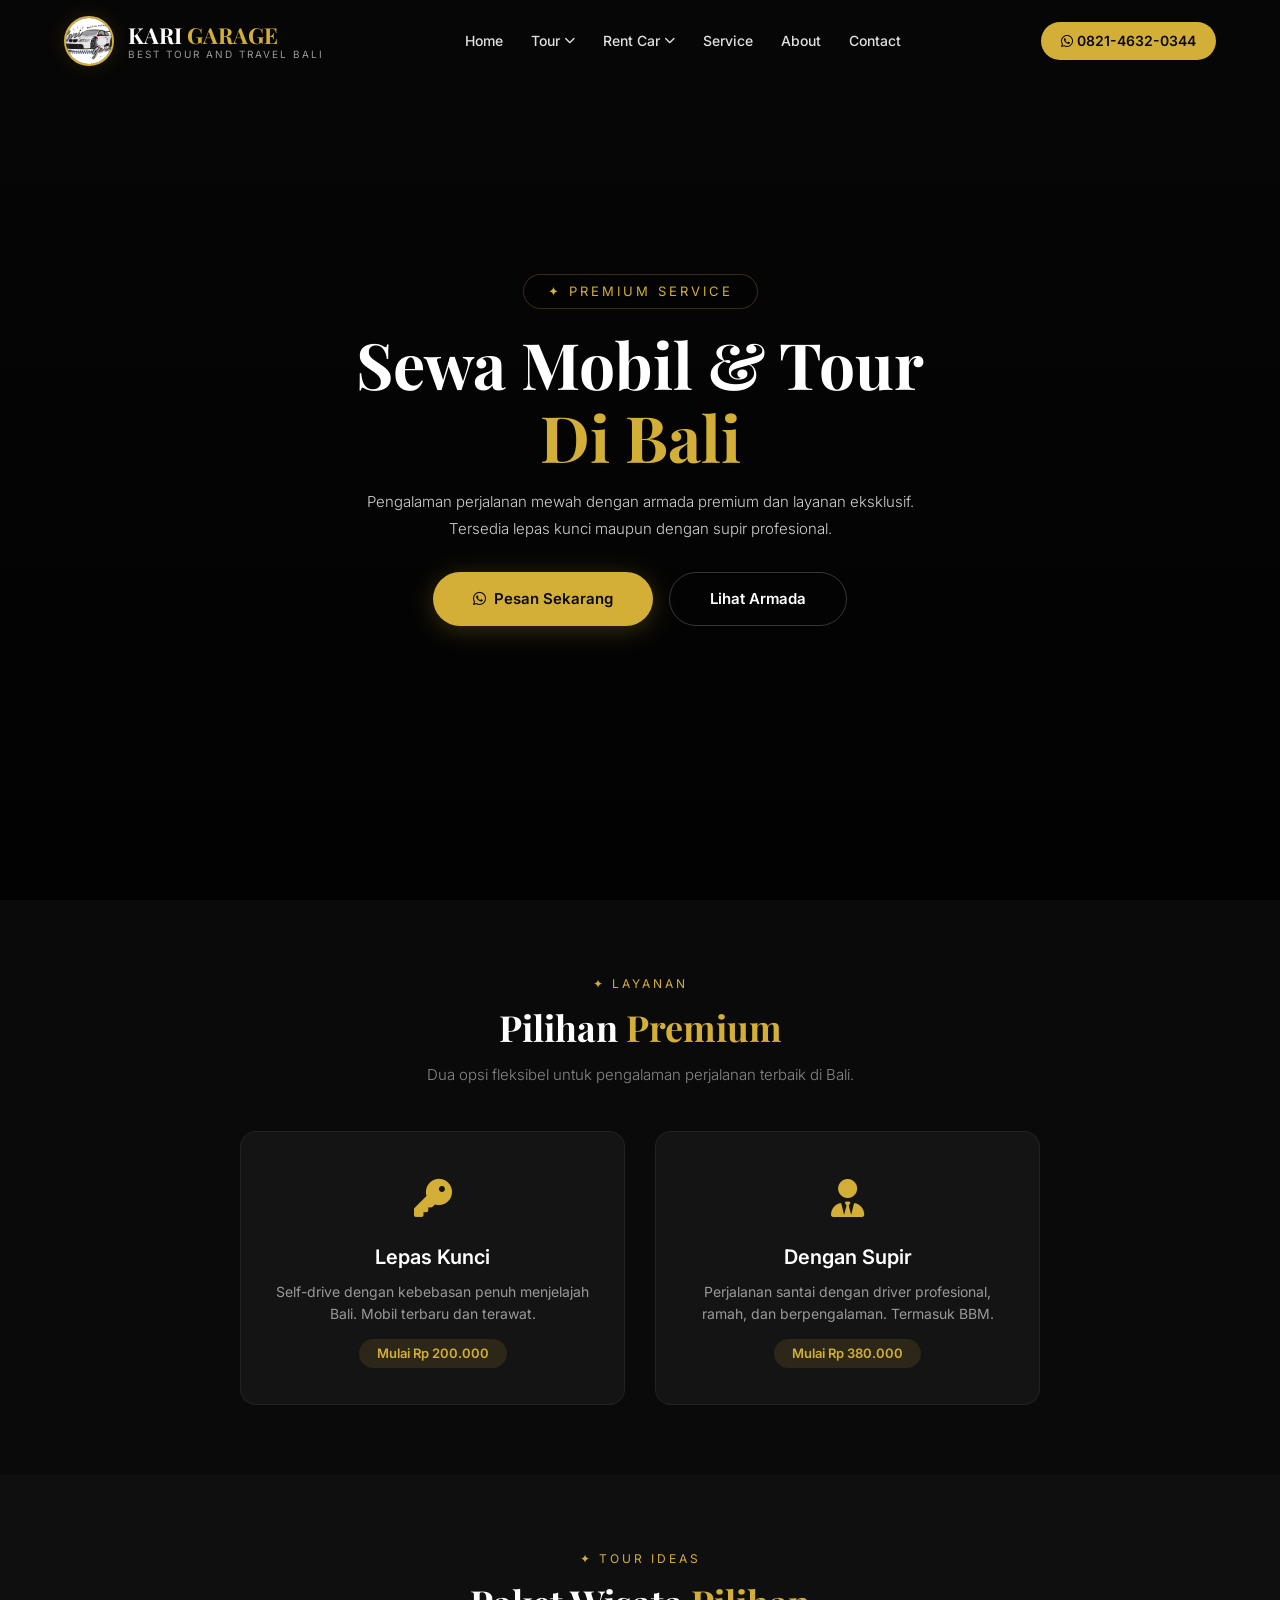
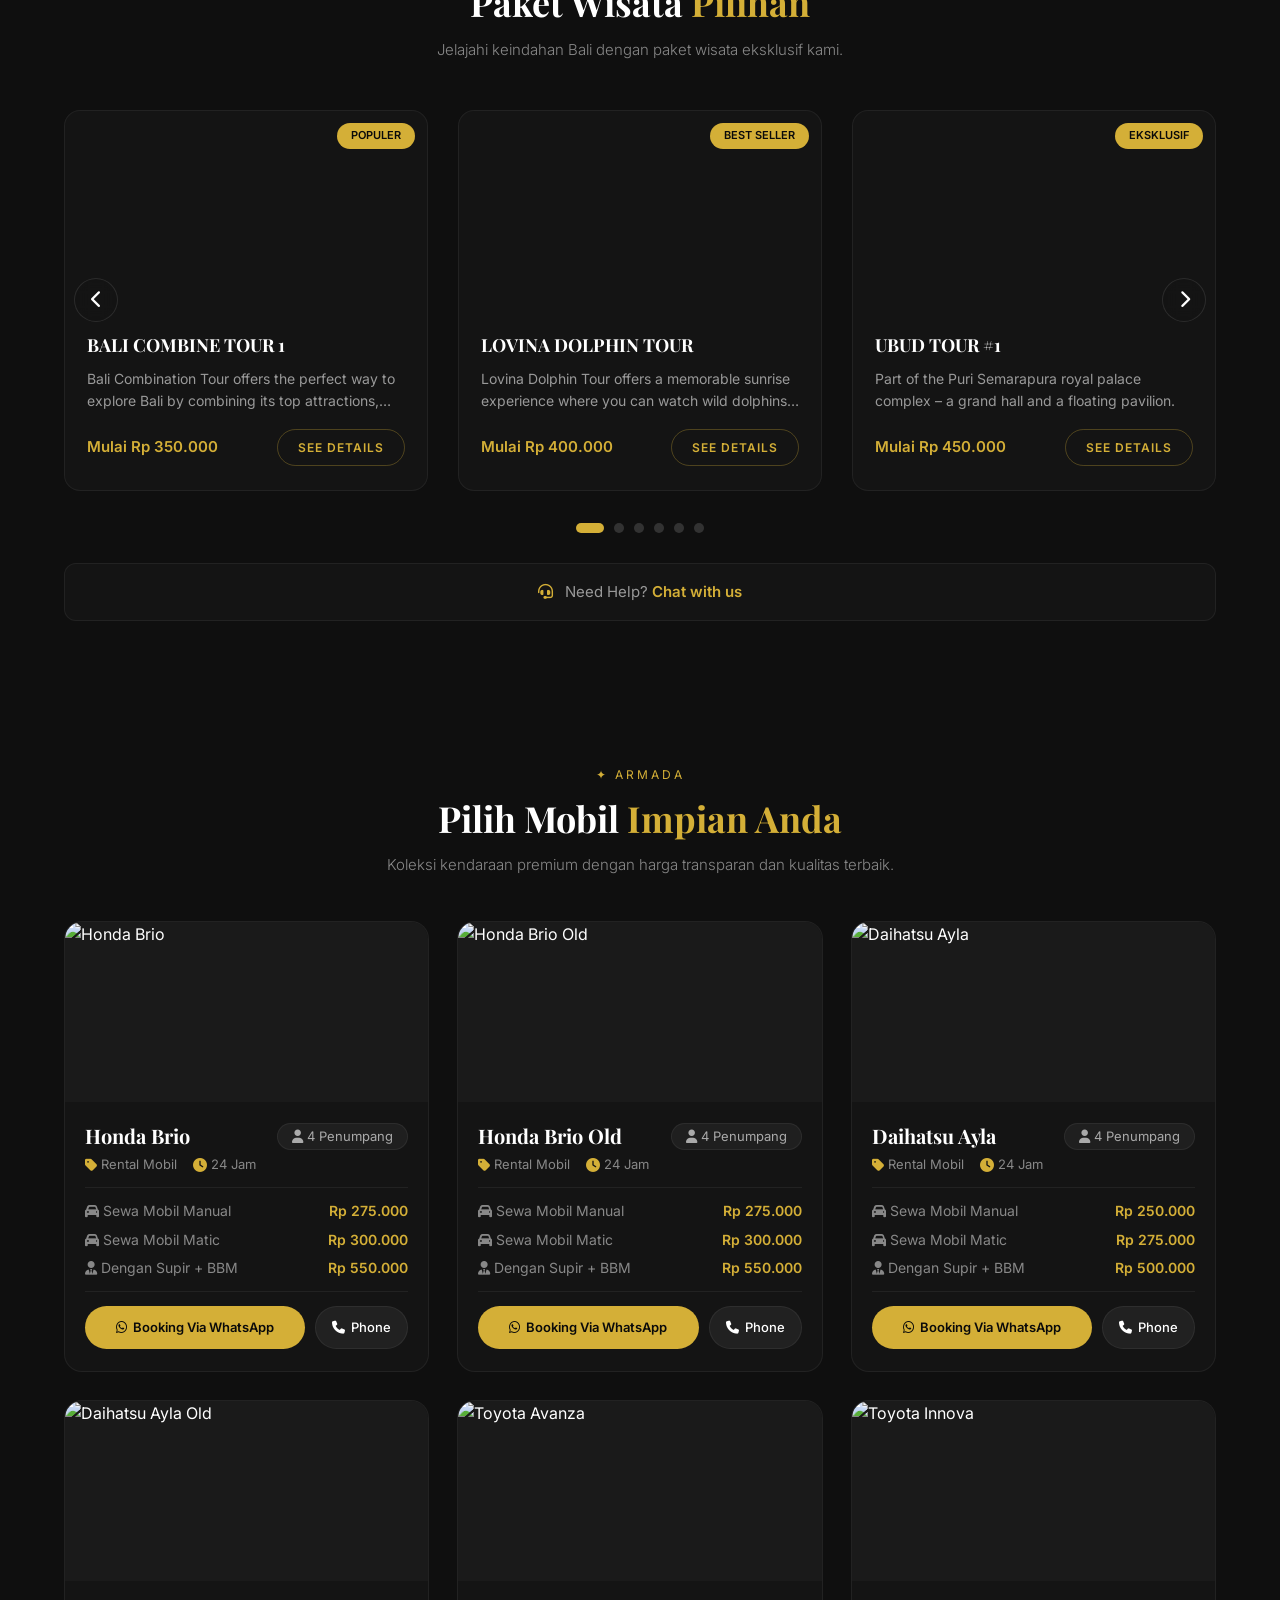
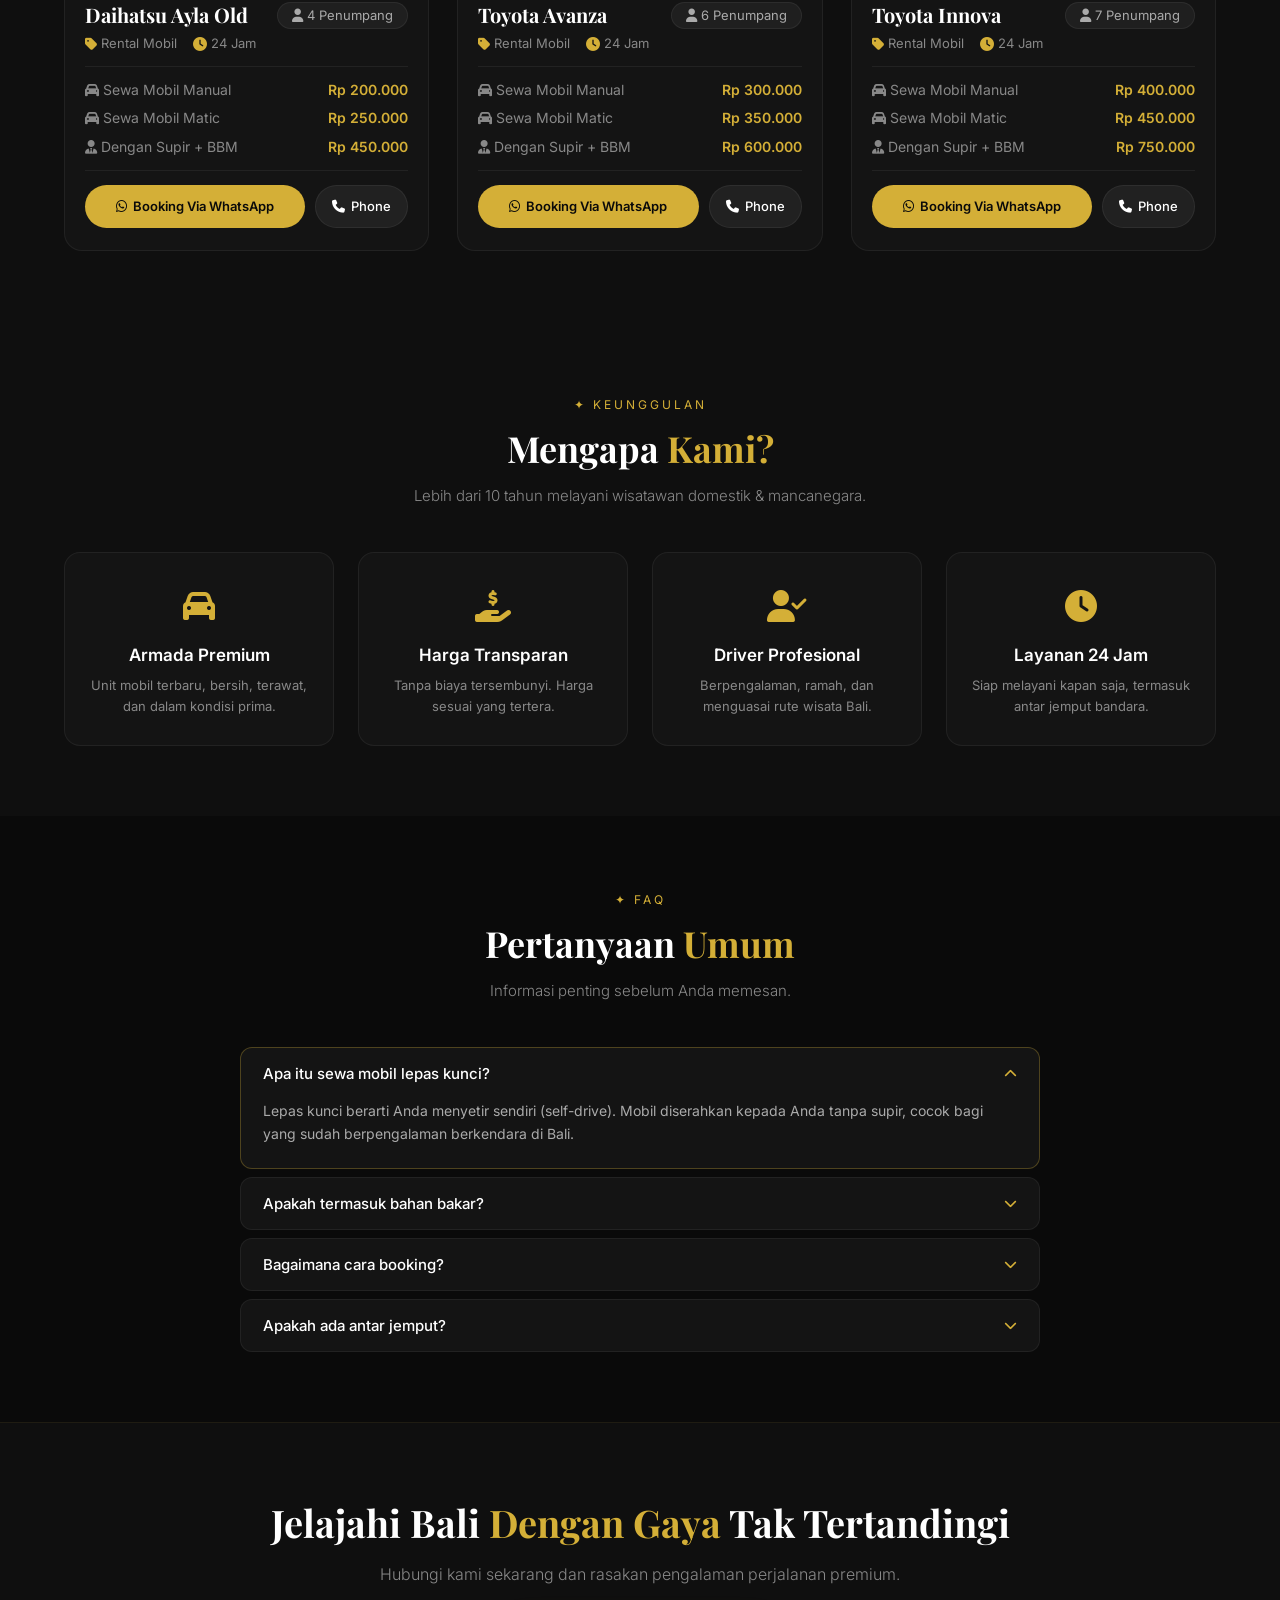
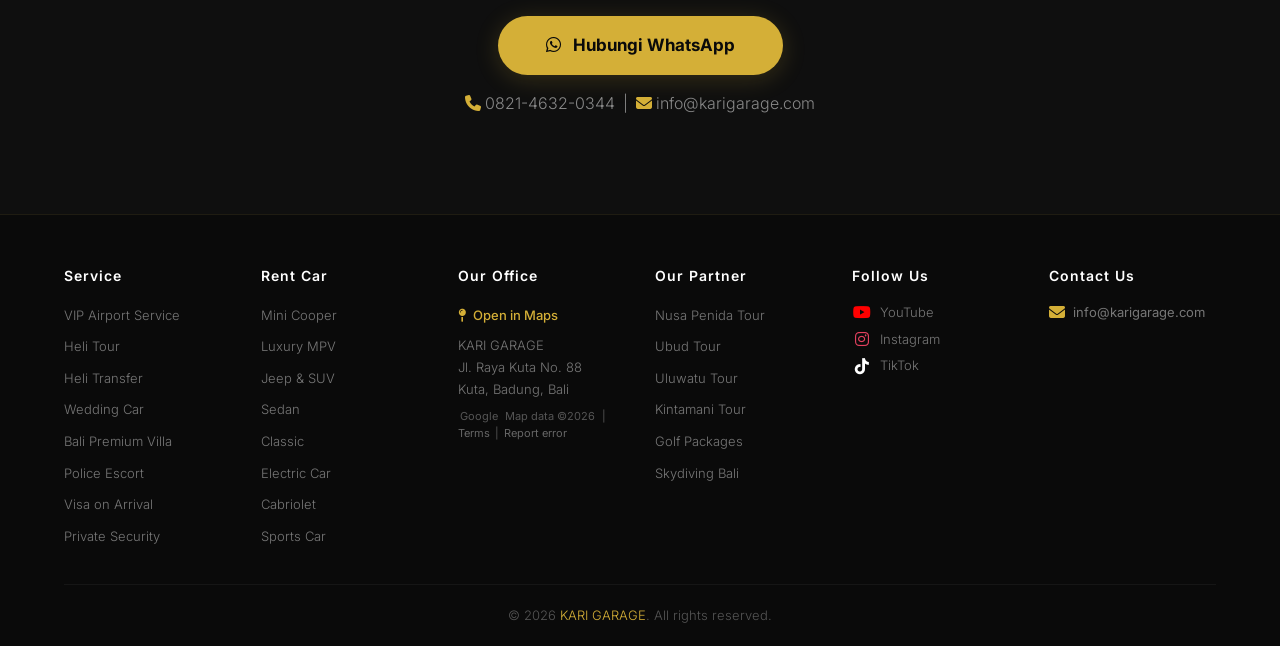
==== commit cbfef16f: "Merekrontuksi Struktur File dan Memperbaiki beberapa bug animasi dan slider" ====
--- a/index.html
+++ b/index.html
@@ -1,365 +1,412 @@
-<!DOCTYPE html>
+<!doctype html>
 <html lang="id">
-
-<head>
+  <head>
     <meta charset="UTF-8" />
     <meta name="viewport" content="width=device-width, initial-scale=1.0" />
-    <title>KARI GARAGE - Best Tour And Travel Bali</title>
+    <title>KARI GARAGE - Tur dan Travel Terbaik di Bali</title>
 
     <!-- Google Fonts -->
-    <link href="https://fonts.googleapis.com/css2?family=Playfair+Display:wght@400;600;700&family=Inter:wght@300;400;500;600;700&display=swap" rel="stylesheet" />
+    <link
+      href="https://fonts.googleapis.com/css2?family=Playfair+Display:wght@400;600;700&family=Inter:wght@300;400;500;600;700&display=swap"
+      rel="stylesheet"
+    />
 
     <!-- Font Awesome -->
-    <link rel="stylesheet" href="https://cdnjs.cloudflare.com/ajax/libs/font-awesome/6.5.0/css/all.min.css" />
+    <link
+      rel="stylesheet"
+      href="https://cdnjs.cloudflare.com/ajax/libs/font-awesome/6.5.0/css/all.min.css"
+    />
 
     <!-- CSS -->
     <link rel="stylesheet" href="css/style.css" />
-</head>
-
-<body>
-
-    <!-- ===== NAVBAR ===== -->
+  </head>
+  <body>
+    <!-- Navigasi Atas-->
     <header class="header" id="header">
-        <div class="container">
-            <div class="logo">
-                <div class="logo-wrapper">
-                    <div class="logo-circle">
-                        <img src="image/logo.jpeg" alt="KARI GARAGE" class="logo-img" />
-                    </div>
-                    <div class="logo-text">
-                        KARI <span>GARAGE</span>
-                        <small>Best Tour And Travel Bali</small>
-                    </div>
-                </div>
-            </div>
-
-            <!-- Navigasi Desktop -->
-            <nav class="nav-menu" id="navMenu">
-                <ul class="nav-links">
-                    <li><a href="index.html">Home</a></li>
-
-                    <!-- Dropdown Tour -->
-                    <li class="dropdown">
-                        <a href="javascript:void(0)" class="dropdown-toggle">
-                            Tour <i class="fas fa-chevron-down"></i>
-                        </a>
-                            <ul class="dropdown-menu">
-                                <li><a href="tour-detail.html?id=5">Bedugul Tour</a></li>
-                                <li><a href="tour-detail.html?id=11">Kintamani Tour</a></li>
-                                <li><a href="tour-detail.html?id=10">Uluwatu Tour</a></li>
-                            </ul>
-                    </li>
-
-                    <!-- Dropdown Rent Car -->
-                    <li class="dropdown">
-                        <a href="javascript:void(0)" class="dropdown-toggle">
-                            Rent Car <i class="fas fa-chevron-down"></i>
-                        </a>
-                        <ul class="dropdown-menu">
-                            <li><a href="#mobil">Mini Cooper</a></li>
-                            <li><a href="#mobil">Luxury MPV</a></li>
-                            <li><a href="#mobil">Jeep & SUV</a></li>
-                            <li><a href="#mobil">Sedan</a></li>
-                            <li><a href="#mobil">Classic</a></li>
-                            <li><a href="#mobil">Electric Car</a></li>
-                            <li><a href="#mobil">Cabriolet</a></li>
-                            <li><a href="#mobil">Sports Car</a></li>
-                        </ul>
-                    </li>
-
-                    <li><a href="#service">Service</a></li>
-                    <li><a href="#about">About</a></li>
-                    <li><a href="#contact">Contact</a></li>
-                </ul>
-            </nav>
-
-            <div class="header-right">
-                <a href="#" class="btn-wa-header">
-                    <i class="fab fa-whatsapp"></i> 0821-4632-0344
-                </a>
-                <button class="menu-toggle" id="menuToggle">
-                    <i class="fas fa-bars"></i>
-                </button>
-            </div>
-        </div>
+      <div class="container">
+        <div class="logo">
+          <div class="logo-wrapper">
+            <div class="logo-circle">
+              <img src="image/logo.jpeg" alt="KARI GARAGE" class="logo-img" />
+            </div>
+            <div class="logo-text">
+              KARI <span>GARAGE</span>
+              <small>Best Tour And Travel Bali</small>
+            </div>
+          </div>
+        </div>
+
+        <!-- Navigasi Desktop -->
+        <nav class="nav-menu" id="navMenu">
+          <ul class="nav-links">
+            <li><a href="index.html">Home</a></li>
+
+            <!-- Dropdown Tour -->
+            <li class="dropdown">
+              <a href="javascript:void(0)" class="dropdown-toggle">
+                Tour <i class="fas fa-chevron-down"></i>
+              </a>
+              <ul class="dropdown-menu">
+                <li><a href="tour-detail.html?id=5">Bedugul Tour</a></li>
+                <li><a href="tour-detail.html?id=11">Kintamani Tour</a></li>
+                <li><a href="tour-detail.html?id=10">Uluwatu Tour</a></li>
+              </ul>
+            </li>
+
+            <!-- Dropdown Rent Car -->
+            <li class="dropdown">
+              <a href="javascript:void(0)" class="dropdown-toggle">
+                Rent Car <i class="fas fa-chevron-down"></i>
+              </a>
+              <ul class="dropdown-menu">
+                <li><a href="#mobil">Mini Cooper</a></li>
+                <li><a href="#mobil">Luxury MPV</a></li>
+                <li><a href="#mobil">Jeep & SUV</a></li>
+                <li><a href="#mobil">Sedan</a></li>
+                <li><a href="#mobil">Classic</a></li>
+                <li><a href="#mobil">Electric Car</a></li>
+                <li><a href="#mobil">Cabriolet</a></li>
+                <li><a href="#mobil">Sports Car</a></li>
+              </ul>
+            </li>
+
+            <li><a href="#service">Service</a></li>
+            <li><a href="#about">About</a></li>
+            <li><a href="#contact">Contact</a></li>
+          </ul>
+        </nav>
+
+        <div class="header-right">
+          <a href="#" class="btn-wa-header">
+            <i class="fab fa-whatsapp"></i> 0821-4632-0344
+          </a>
+          <button class="menu-toggle" id="menuToggle">
+            <i class="fas fa-bars"></i>
+          </button>
+        </div>
+      </div>
     </header>
 
-    <!-- ===== HERO ===== -->
+    <!-- Hero-->
     <section class="hero">
-        <div class="hero-video">
-            <iframe src="https://www.youtube.com/embed/BFS9n4B_2xA?autoplay=1&mute=1&loop=1&playlist=BFS9n4B_2xA&controls=0&modestbranding=1&rel=0&showinfo=0&iv_load_policy=3&disablekb=1" allow="autoplay; encrypted-media" allowfullscreen>
-            </iframe>
-        </div>
-        <div class="hero-overlay"></div>
-        <div class="container hero-content">
-            <div class="hero-badge">✦ Premium Service</div>
-            <h1>
-                Sewa Mobil &amp; Tour<br />
-                <span>Di Bali</span>
-            </h1>
+      <div class="hero-video">
+        <iframe
+          src="https://www.youtube.com/embed/BFS9n4B_2xA?autoplay=1&mute=1&loop=1&playlist=BFS9n4B_2xA&controls=0&modestbranding=1&rel=0&showinfo=0&iv_load_policy=3&disablekb=1"
+          allow="autoplay; encrypted-media"
+          allowfullscreen
+        >
+        </iframe>
+      </div>
+      <div class="hero-overlay"></div>
+      <div class="container hero-content">
+        <div class="hero-badge">✦ Premium Service</div>
+        <h1>
+          Sewa Mobil &amp; Tour<br />
+          <span>Di Bali</span>
+        </h1>
+        <p>
+          Pengalaman perjalanan mewah dengan armada premium dan layanan
+          eksklusif.<br />
+          Tersedia lepas kunci maupun dengan supir profesional.
+        </p>
+        <div class="hero-buttons">
+          <a href="#" class="btn-primary"
+            ><i class="fab fa-whatsapp"></i> Pesan Sekarang</a
+          >
+          <a href="#mobil" class="btn-secondary">Lihat Armada</a>
+        </div>
+      </div>
+    </section>
+
+    <!-- Layanan -->
+    <section id="service">
+      <div class="container">
+        <div class="section-header">
+          <span class="section-tag">✦ Layanan</span>
+          <h2 class="section-title">Pilihan <span>Premium</span></h2>
+          <p class="section-sub">
+            Dua opsi fleksibel untuk pengalaman perjalanan terbaik di Bali.
+          </p>
+        </div>
+        <div class="service-grid">
+          <div class="service-card">
+            <div class="icon"><i class="fas fa-key"></i></div>
+            <h3>Lepas Kunci</h3>
             <p>
-                Pengalaman perjalanan mewah dengan armada premium dan layanan eksklusif.<br /> Tersedia lepas kunci maupun dengan supir profesional.
+              Self-drive dengan kebebasan penuh menjelajah Bali. Mobil terbaru
+              dan terawat.
             </p>
-            <div class="hero-buttons">
-                <a href="#" class="btn-primary"><i class="fab fa-whatsapp"></i> Pesan Sekarang</a>
-                <a href="#mobil" class="btn-secondary">Lihat Armada</a>
-            </div>
-        </div>
-    </section>
-
-    <!-- ===== LAYANAN UNGGULAN ===== -->
-    <section id="service">
-        <div class="container">
-            <div class="section-header">
-                <span class="section-tag">✦ Layanan</span>
-                <h2 class="section-title">Pilihan <span>Premium</span></h2>
-                <p class="section-sub">Dua opsi fleksibel untuk pengalaman perjalanan terbaik di Bali.</p>
-            </div>
-            <div class="service-grid">
-                <div class="service-card">
-                    <div class="icon"><i class="fas fa-key"></i></div>
-                    <h3>Lepas Kunci</h3>
-                    <p>Self-drive dengan kebebasan penuh menjelajah Bali. Mobil terbaru dan terawat.</p>
-                    <span class="service-tag">Mulai Rp 200.000</span>
-                </div>
-                <div class="service-card">
-                    <div class="icon"><i class="fas fa-user-tie"></i></div>
-                    <h3>Dengan Supir</h3>
-                    <p>Perjalanan santai dengan driver profesional, ramah, dan berpengalaman. Termasuk BBM.</p>
-                    <span class="service-tag">Mulai Rp 380.000</span>
-                </div>
-            </div>
-        </div>
-    </section>
-
-    <!-- ===== TOUR IDEAS (SLIDER) ===== -->
+            <span class="service-tag">Mulai Rp 200.000</span>
+          </div>
+          <div class="service-card">
+            <div class="icon"><i class="fas fa-user-tie"></i></div>
+            <h3>Dengan Supir</h3>
+            <p>
+              Perjalanan santai dengan driver profesional, ramah, dan
+              berpengalaman. Termasuk BBM.
+            </p>
+            <span class="service-tag">Mulai Rp 380.000</span>
+          </div>
+        </div>
+      </div>
+    </section>
+
+    <!-- List Destinasi  -->
     <section class="tour-ideas" id="tour">
-        <div class="container">
-            <div class="section-header">
-                <span class="section-tag">✦ Tour Ideas</span>
-                <h2 class="section-title">Paket Wisata <span>Pilihan</span></h2>
-                <p class="section-sub">Jelajahi keindahan Bali dengan paket wisata eksklusif kami.</p>
-            </div>
-
-            <!-- SLIDER WRAPPER -->
-            <div class="tour-slider-wrapper">
-                <div class="tour-slider-container" id="tourSliderContainer">
-                    <!-- Slide akan di-generate oleh JavaScript -->
-                </div>
-
-                <!-- Tombol Navigasi -->
-                <button class="slider-btn prev-btn" id="tourPrevBtn">
-                    <i class="fas fa-chevron-left"></i>
-                </button>
-                <button class="slider-btn next-btn" id="tourNextBtn">
-                    <i class="fas fa-chevron-right"></i>
-                </button>
-            </div>
-
-            <!-- Indikator Dots -->
-            <div class="slider-dots" id="tourDots"></div>
-
-            <div class="tour-help">
-                <p><i class="fas fa-headset"></i> Need Help? <a href="#">Chat with us</a></p>
-            </div>
-        </div>
-    </section>
-
-    <!-- ===== DAFTAR MOBIL ===== -->
+      <div class="container">
+        <div class="section-header">
+          <span class="section-tag">✦ Tour Ideas</span>
+          <h2 class="section-title">Paket Wisata <span>Pilihan</span></h2>
+          <p class="section-sub">
+            Jelajahi keindahan Bali dengan paket wisata eksklusif kami.
+          </p>
+        </div>
+
+        <!-- Pembungkus -->
+        <div class="tour-slider-wrapper">
+          <div class="tour-slider-container" id="tourSliderContainer">
+            <!-- dari javascript -->
+          </div>
+
+          <!-- Tombol Navigasi -->
+          <button class="slider-btn prev-btn" id="tourPrevBtn">
+            <i class="fas fa-chevron-left"></i>
+          </button>
+          <button class="slider-btn next-btn" id="tourNextBtn">
+            <i class="fas fa-chevron-right"></i>
+          </button>
+        </div>
+
+        <!-- Indikator Dots -->
+        <div class="slider-dots" id="tourDots"></div>
+
+        <div class="tour-help">
+          <p>
+            <i class="fas fa-headset"></i> Need Help?
+            <a href="#">Chat with us</a>
+          </p>
+        </div>
+      </div>
+    </section>
+
+    <!-- Daftar Mobil -->
     <section id="mobil" class="cars-section">
-        <div class="container">
-            <div class="section-header">
-                <span class="section-tag">✦ Armada</span>
-                <h2 class="section-title">Pilih Mobil <span>Impian Anda</span></h2>
-                <p class="section-sub">Koleksi kendaraan premium dengan harga transparan dan kualitas terbaik.</p>
-            </div>
-            <div class="cars-grid" id="carsGrid">
-                <!-- Kartu mobil di-generate oleh JavaScript -->
-            </div>
-        </div>
-    </section>
-
-    <!-- ===== KEUNGGULAN ===== -->
+      <div class="container">
+        <div class="section-header">
+          <span class="section-tag">✦ Armada</span>
+          <h2 class="section-title">Pilih Mobil <span>Impian Anda</span></h2>
+          <p class="section-sub">
+            Koleksi kendaraan premium dengan harga transparan dan kualitas
+            terbaik.
+          </p>
+        </div>
+        <div class="cars-grid" id="carsGrid">
+          <!-- Kartu mobil digenerate oleh JavaScript -->
+        </div>
+      </div>
+    </section>
+
+    <!-- Keunggulan -->
     <section id="about" class="advantages-section">
-        <div class="container">
-            <div class="section-header">
-                <span class="section-tag">✦ Keunggulan</span>
-                <h2 class="section-title">Mengapa <span>Kami?</span></h2>
-                <p class="section-sub">Lebih dari 10 tahun melayani wisatawan domestik &amp; mancanegara.</p>
-            </div>
-            <div class="why-grid">
-                <div class="why-card">
-                    <div class="icon"><i class="fas fa-car"></i></div>
-                    <h3>Armada Premium</h3>
-                    <p>Unit mobil terbaru, bersih, terawat, dan dalam kondisi prima.</p>
-                </div>
-                <div class="why-card">
-                    <div class="icon"><i class="fas fa-hand-holding-usd"></i></div>
-                    <h3>Harga Transparan</h3>
-                    <p>Tanpa biaya tersembunyi. Harga sesuai yang tertera.</p>
-                </div>
-                <div class="why-card">
-                    <div class="icon"><i class="fas fa-user-check"></i></div>
-                    <h3>Driver Profesional</h3>
-                    <p>Berpengalaman, ramah, dan menguasai rute wisata Bali.</p>
-                </div>
-                <div class="why-card">
-                    <div class="icon"><i class="fas fa-clock"></i></div>
-                    <h3>Layanan 24 Jam</h3>
-                    <p>Siap melayani kapan saja, termasuk antar jemput bandara.</p>
-                </div>
-            </div>
-        </div>
-    </section>
-
-    <!-- ===== FAQ ===== -->
+      <div class="container">
+        <div class="section-header">
+          <span class="section-tag">✦ Keunggulan</span>
+          <h2 class="section-title">Mengapa <span>Kami?</span></h2>
+          <p class="section-sub">
+            Lebih dari 10 tahun melayani wisatawan domestik &amp; mancanegara.
+          </p>
+        </div>
+        <div class="why-grid">
+          <div class="why-card">
+            <div class="icon"><i class="fas fa-car"></i></div>
+            <h3>Armada Premium</h3>
+            <p>Unit mobil terbaru, bersih, terawat, dan dalam kondisi prima.</p>
+          </div>
+          <div class="why-card">
+            <div class="icon"><i class="fas fa-hand-holding-usd"></i></div>
+            <h3>Harga Transparan</h3>
+            <p>Tanpa biaya tersembunyi. Harga sesuai yang tertera.</p>
+          </div>
+          <div class="why-card">
+            <div class="icon"><i class="fas fa-user-check"></i></div>
+            <h3>Driver Profesional</h3>
+            <p>Berpengalaman, ramah, dan menguasai rute wisata Bali.</p>
+          </div>
+          <div class="why-card">
+            <div class="icon"><i class="fas fa-clock"></i></div>
+            <h3>Layanan 24 Jam</h3>
+            <p>Siap melayani kapan saja, termasuk antar jemput bandara.</p>
+          </div>
+        </div>
+      </div>
+    </section>
+
+    <!-- FAQ -->
     <section class="faq-section">
-        <div class="container">
-            <div class="section-header">
-                <span class="section-tag">✦ FAQ</span>
-                <h2 class="section-title">Pertanyaan <span>Umum</span></h2>
-                <p class="section-sub">Informasi penting sebelum Anda memesan.</p>
-            </div>
-
-            <div class="faq-list">
-                <div class="faq-item active">
-                    <button class="faq-question">
-                        Apa itu sewa mobil lepas kunci?
-                        <i class="fas fa-chevron-down"></i>
-                    </button>
-                    <div class="faq-answer">
-                        Lepas kunci berarti Anda menyetir sendiri (self-drive). Mobil diserahkan kepada Anda tanpa supir, cocok bagi yang sudah berpengalaman berkendara di Bali.
-                    </div>
-                </div>
-                <div class="faq-item">
-                    <button class="faq-question">
-                        Apakah termasuk bahan bakar?
-                        <i class="fas fa-chevron-down"></i>
-                    </button>
-                    <div class="faq-answer">
-                        Untuk paket <strong>dengan supir</strong>, bahan bakar (BBM) sudah termasuk. Untuk paket <strong>lepas kunci</strong>, BBM menjadi tanggungan penyewa.
-                    </div>
-                </div>
-                <div class="faq-item">
-                    <button class="faq-question">
-                        Bagaimana cara booking?
-                        <i class="fas fa-chevron-down"></i>
-                    </button>
-                    <div class="faq-answer">
-                        Cukup hubungi kami via WhatsApp atau telepon. Kami akan membantu memilih mobil sesuai kebutuhan dan mengatur jadwal pengambilan / pengantaran.
-                    </div>
-                </div>
-                <div class="faq-item">
-                    <button class="faq-question">
-                        Apakah ada antar jemput?
-                        <i class="fas fa-chevron-down"></i>
-                    </button>
-                    <div class="faq-answer">
-                        Ya, kami menyediakan antar jemput gratis dari Bandara I Gusti Ngurah Rai atau hotel Anda di area Bali.
-                    </div>
-                </div>
-            </div>
-        </div>
-    </section>
-
-    <!-- ===== CTA ===== -->
+      <div class="container">
+        <div class="section-header">
+          <span class="section-tag">✦ FAQ</span>
+          <h2 class="section-title">Pertanyaan <span>Umum</span></h2>
+          <p class="section-sub">Informasi penting sebelum Anda memesan.</p>
+        </div>
+
+        <div class="faq-list">
+          <div class="faq-item active">
+            <button class="faq-question">
+              Apa itu sewa mobil lepas kunci?
+              <i class="fas fa-chevron-down"></i>
+            </button>
+            <div class="faq-answer">
+              Lepas kunci berarti Anda menyetir sendiri (self-drive). Mobil
+              diserahkan kepada Anda tanpa supir, cocok bagi yang sudah
+              berpengalaman berkendara di Bali.
+            </div>
+          </div>
+          <div class="faq-item">
+            <button class="faq-question">
+              Apakah termasuk bahan bakar?
+              <i class="fas fa-chevron-down"></i>
+            </button>
+            <div class="faq-answer">
+              Untuk paket <strong>dengan supir</strong>, bahan bakar (BBM) sudah
+              termasuk. Untuk paket <strong>lepas kunci</strong>, BBM menjadi
+              tanggungan penyewa.
+            </div>
+          </div>
+          <div class="faq-item">
+            <button class="faq-question">
+              Bagaimana cara booking?
+              <i class="fas fa-chevron-down"></i>
+            </button>
+            <div class="faq-answer">
+              Cukup hubungi kami via WhatsApp atau telepon. Kami akan membantu
+              memilih mobil sesuai kebutuhan dan mengatur jadwal pengambilan /
+              pengantaran.
+            </div>
+          </div>
+          <div class="faq-item">
+            <button class="faq-question">
+              Apakah ada antar jemput?
+              <i class="fas fa-chevron-down"></i>
+            </button>
+            <div class="faq-answer">
+              Ya, kami menyediakan antar jemput gratis dari Bandara I Gusti
+              Ngurah Rai atau hotel Anda di area Bali.
+            </div>
+          </div>
+        </div>
+      </div>
+    </section>
+
+    <!-- CTA -->
     <section id="contact" class="cta-section">
-        <div class="container">
-            <h2>Jelajahi Bali <span>Dengan Gaya</span> Tak Tertandingi</h2>
-            <p>Hubungi kami sekarang dan rasakan pengalaman perjalanan premium.</p>
-            <a href="#" class="cta-btn"><i class="fab fa-whatsapp"></i> Hubungi WhatsApp</a>
-            <p class="cta-contact">
-                <i class="fas fa-phone"></i> 0821-4632-0344 &nbsp;|&nbsp;
-                <i class="fas fa-envelope"></i> info@karigarage.com
+      <div class="container">
+        <h2>Jelajahi Bali <span>Dengan Gaya</span> Tak Tertandingi</h2>
+        <p>Hubungi kami sekarang dan rasakan pengalaman perjalanan premium.</p>
+        <a href="#" class="cta-btn"
+          ><i class="fab fa-whatsapp"></i> Hubungi WhatsApp</a
+        >
+        <p class="cta-contact">
+          <i class="fas fa-phone"></i> 0821-4632-0344 &nbsp;|&nbsp;
+          <i class="fas fa-envelope"></i> info@karigarage.com
+        </p>
+      </div>
+    </section>
+
+    <!-- FOOTER -->
+    <footer class="footer-new">
+      <div class="container">
+        <div class="footer-grid">
+          <div class="footer-col">
+            <h4>Service</h4>
+            <ul>
+              <li><a href="#">VIP Airport Service</a></li>
+              <li><a href="#">Heli Tour</a></li>
+              <li><a href="#">Heli Transfer</a></li>
+              <li><a href="#">Wedding Car</a></li>
+              <li><a href="#">Bali Premium Villa</a></li>
+              <li><a href="#">Police Escort</a></li>
+              <li><a href="#">Visa on Arrival</a></li>
+              <li><a href="#">Private Security</a></li>
+            </ul>
+          </div>
+
+          <div class="footer-col">
+            <h4>Rent Car</h4>
+            <ul>
+              <li><a href="#">Mini Cooper</a></li>
+              <li><a href="#">Luxury MPV</a></li>
+              <li><a href="#">Jeep &amp; SUV</a></li>
+              <li><a href="#">Sedan</a></li>
+              <li><a href="#">Classic</a></li>
+              <li><a href="#">Electric Car</a></li>
+              <li><a href="#">Cabriolet</a></li>
+              <li><a href="#">Sports Car</a></li>
+            </ul>
+          </div>
+
+          <div class="footer-col">
+            <h4>Our Office</h4>
+            <a href="#" class="maps-link"
+              ><i class="fas fa-map-pin"></i> Open in Maps</a
+            >
+            <p class="office-address">
+              KARI GARAGE<br />
+              Jl. Raya Kuta No. 88<br />
+              Kuta, Badung, Bali
             </p>
-        </div>
-    </section>
-
-    <!-- ===== FOOTER ===== -->
-    <footer class="footer-new">
-        <div class="container">
-            <div class="footer-grid">
-                <div class="footer-col">
-                    <h4>Service</h4>
-                    <ul>
-                        <li><a href="#">VIP Airport Service</a></li>
-                        <li><a href="#">Heli Tour</a></li>
-                        <li><a href="#">Heli Transfer</a></li>
-                        <li><a href="#">Wedding Car</a></li>
-                        <li><a href="#">Bali Premium Villa</a></li>
-                        <li><a href="#">Police Escort</a></li>
-                        <li><a href="#">Visa on Arrival</a></li>
-                        <li><a href="#">Private Security</a></li>
-                    </ul>
-                </div>
-
-                <div class="footer-col">
-                    <h4>Rent Car</h4>
-                    <ul>
-                        <li><a href="#">Mini Cooper</a></li>
-                        <li><a href="#">Luxury MPV</a></li>
-                        <li><a href="#">Jeep &amp; SUV</a></li>
-                        <li><a href="#">Sedan</a></li>
-                        <li><a href="#">Classic</a></li>
-                        <li><a href="#">Electric Car</a></li>
-                        <li><a href="#">Cabriolet</a></li>
-                        <li><a href="#">Sports Car</a></li>
-                    </ul>
-                </div>
-
-                <div class="footer-col">
-                    <h4>Our Office</h4>
-                    <a href="#" class="maps-link"><i class="fas fa-map-pin"></i> Open in Maps</a>
-                    <p class="office-address">
-                        KARI GARAGE<br /> Jl. Raya Kuta No. 88<br /> Kuta, Badung, Bali
-                    </p>
-                    <div class="maps-credit">
-                        <span>Google</span>
-                        <span>Map data &copy;2026</span>
-                        <span>|</span>
-                        <a href="#">Terms</a>
-                        <span>|</span>
-                        <a href="#">Report error</a>
-                    </div>
-                </div>
-
-                <div class="footer-col">
-                    <h4>Our Partner</h4>
-                    <ul>
-                        <li><a href="#">Nusa Penida Tour</a></li>
-                        <li><a href="#">Ubud Tour</a></li>
-                        <li><a href="#">Uluwatu Tour</a></li>
-                        <li><a href="#">Kintamani Tour</a></li>
-                        <li><a href="#">Golf Packages</a></li>
-                        <li><a href="#">Skydiving Bali</a></li>
-                    </ul>
-                </div>
-
-                <div class="footer-col">
-                    <h4>Follow Us</h4>
-                    <ul class="social-links">
-                        <li><a href="#"><i class="fab fa-youtube"></i> YouTube</a></li>
-                        <li><a href="#"><i class="fab fa-instagram"></i> Instagram</a></li>
-                        <li><a href="#"><i class="fab fa-tiktok"></i> TikTok</a></li>
-                    </ul>
-                </div>
-
-                <div class="footer-col">
-                    <h4>Contact Us</h4>
-                    <p class="contact-email">
-                        <i class="fas fa-envelope"></i>
-                        <a href="mailto:info@karigarage.com">info@karigarage.com</a>
-                    </p>
-                </div>
-            </div>
-            <div class="footer-bottom">
-                <p>&copy; 2026 <span>KARI GARAGE</span>. All rights reserved.</p>
-            </div>
-        </div>
+            <div class="maps-credit">
+              <span>Google</span>
+              <span>Map data &copy;2026</span>
+              <span>|</span>
+              <a href="#">Terms</a>
+              <span>|</span>
+              <a href="#">Report error</a>
+            </div>
+          </div>
+
+          <div class="footer-col">
+            <h4>Our Partner</h4>
+            <ul>
+              <li><a href="#">Nusa Penida Tour</a></li>
+              <li><a href="#">Ubud Tour</a></li>
+              <li><a href="#">Uluwatu Tour</a></li>
+              <li><a href="#">Kintamani Tour</a></li>
+              <li><a href="#">Golf Packages</a></li>
+              <li><a href="#">Skydiving Bali</a></li>
+            </ul>
+          </div>
+
+          <div class="footer-col">
+            <h4>Follow Us</h4>
+            <ul class="social-links">
+              <li>
+                <a href="#"><i class="fab fa-youtube"></i> YouTube</a>
+              </li>
+              <li>
+                <a href="#"><i class="fab fa-instagram"></i> Instagram</a>
+              </li>
+              <li>
+                <a href="#"><i class="fab fa-tiktok"></i> TikTok</a>
+              </li>
+            </ul>
+          </div>
+
+          <div class="footer-col">
+            <h4>Contact Us</h4>
+            <p class="contact-email">
+              <i class="fas fa-envelope"></i>
+              <a href="mailto:info@karigarage.com">info@karigarage.com</a>
+            </p>
+          </div>
+        </div>
+        <div class="footer-bottom">
+          <p>&copy; 2026 <span>KARI GARAGE</span>. All rights reserved.</p>
+        </div>
+      </div>
     </footer>
 
     <!-- JavaScript -->
     <script src="js/script.js"></script>
-</body>
-
+  </body>
 </html>
--- a/css/style.css
+++ b/css/style.css
@@ -1,2141 +1,2004 @@
-/* ============================================================ */
-
-
-/* ===== RESET & GLOBAL ===== */
-
-
-/* ============================================================ */
-
 * {
-    margin: 0;
-    padding: 0;
-    box-sizing: border-box;
+  margin: 0;
+  padding: 0;
+  box-sizing: border-box;
 }
 
 body {
-    font-family: 'Inter', sans-serif;
-    background-color: #0a0a0a;
-    color: #ffffff;
-    line-height: 1.6;
+  font-family: "Inter", sans-serif;
+  background-color: #0a0a0a;
+  color: #ffffff;
+  line-height: 1.6;
 }
 
 a {
-    text-decoration: none;
+  text-decoration: none;
 }
 
 .container {
-    max-width: 1200px;
-    margin: 0 auto;
-    padding: 0 24px;
-}
-
-
-/* ============================================================ */
-
-
-/* ===== SCROLLBAR ===== */
-
-
-/* ============================================================ */
+  max-width: 1200px;
+  margin: 0 auto;
+  padding: 0 24px;
+}
+
+/* SCROLLBAR */
 
 ::-webkit-scrollbar {
-    width: 8px;
+  width: 8px;
 }
 
 ::-webkit-scrollbar-track {
-    background: #1a1a1a;
+  background: #1a1a1a;
 }
 
 ::-webkit-scrollbar-thumb {
-    background: #d4af37;
-    border-radius: 4px;
+  background: #d4af37;
+  border-radius: 4px;
 }
 
 ::-webkit-scrollbar-thumb:hover {
-    background: #c5a030;
-}
-
-
-/* ============================================================ */
-
-
-/* ===== HEADER / NAVBAR ===== */
-
-
-/* ============================================================ */
+  background: #c5a030;
+}
+
+/* Header */
 
 .header {
-    position: fixed;
-    top: 0;
-    left: 0;
-    right: 0;
-    z-index: 1000;
-    padding: 16px 0;
-    transition: background 0.4s ease, padding 0.4s ease;
-    background: transparent;
+  position: fixed;
+  top: 0;
+  left: 0;
+  right: 0;
+  z-index: 1000;
+  padding: 16px 0;
+  transition:
+    background 0.4s ease,
+    padding 0.4s ease;
+  background: transparent;
 }
 
 .header.scrolled {
-    background: rgba(10, 10, 10, 0.85);
-    backdrop-filter: blur(12px);
-    padding: 10px 0;
-    border-bottom: 1px solid rgba(212, 175, 55, 0.1);
+  background: rgba(10, 10, 10, 0.85);
+  backdrop-filter: blur(12px);
+  padding: 10px 0;
+  border-bottom: 1px solid rgba(212, 175, 55, 0.1);
 }
 
 .header .container {
-    display: flex;
-    justify-content: space-between;
-    align-items: center;
+  display: flex;
+  justify-content: space-between;
+  align-items: center;
 }
 
 .logo-wrapper {
-    display: flex;
-    align-items: center;
-    gap: 14px;
+  display: flex;
+  align-items: center;
+  gap: 14px;
 }
 
 .logo-circle {
-    width: 50px;
-    height: 50px;
-    border-radius: 50%;
-    overflow: hidden;
-    border: 2px solid #d4af37;
-    flex-shrink: 0;
-    background: #1a1a1a;
-    display: flex;
-    align-items: center;
-    justify-content: center;
-    box-shadow: 0 0 20px rgba(212, 175, 55, 0.15);
+  width: 50px;
+  height: 50px;
+  border-radius: 50%;
+  overflow: hidden;
+  border: 2px solid #d4af37;
+  flex-shrink: 0;
+  background: #1a1a1a;
+  display: flex;
+  align-items: center;
+  justify-content: center;
+  box-shadow: 0 0 20px rgba(212, 175, 55, 0.15);
 }
 
 .logo-circle .logo-img {
-    width: 100%;
-    height: 100%;
-    object-fit: cover;
+  width: 100%;
+  height: 100%;
+  object-fit: cover;
+  display: block;
+}
+
+.logo-text {
+  font-family: "Playfair Display", serif;
+  font-size: 22px;
+  font-weight: 700;
+  color: #ffffff;
+  line-height: 1.2;
+}
+
+.logo-text span {
+  color: #d4af37;
+}
+
+.logo-text small {
+  display: block;
+  font-family: "Inter", sans-serif;
+  font-size: 10px;
+  font-weight: 400;
+  letter-spacing: 2px;
+  color: #999;
+  text-transform: uppercase;
+}
+
+.header-right {
+  display: flex;
+  align-items: center;
+  gap: 16px;
+}
+
+.btn-wa-header {
+  background: #d4af37;
+  color: #0a0a0a;
+  padding: 8px 20px;
+  border-radius: 30px;
+  font-size: 14px;
+  font-weight: 600;
+  transition: all 0.3s;
+}
+
+.btn-wa-header:hover {
+  background: #c5a030;
+  transform: translateY(-1px);
+  box-shadow: 0 4px 20px rgba(212, 175, 55, 0.3);
+}
+
+.menu-toggle {
+  display: none;
+  background: none;
+  border: none;
+  font-size: 24px;
+  color: #ffffff;
+  cursor: pointer;
+}
+
+/* Halaman Utama */
+
+.hero {
+  position: relative;
+  width: 100%;
+  height: 100vh;
+  height: 100dvh;
+  min-height: 600px;
+  display: flex;
+  align-items: center;
+  justify-content: center;
+  overflow: hidden;
+}
+
+.hero-video {
+  position: absolute;
+  inset: 0;
+  z-index: 0;
+  overflow: hidden;
+  width: 100%;
+  height: 100%;
+}
+
+.hero-video iframe {
+  position: absolute;
+  top: 50%;
+  left: 50%;
+  width: 177.78vh;
+  height: 100vw;
+  min-width: 100%;
+  min-height: 100%;
+  transform: translate(-50%, -50%);
+  pointer-events: none;
+  border: 0;
+  max-width: none !important;
+}
+
+.hero-overlay {
+  position: absolute;
+  inset: 0;
+  z-index: 1;
+  background: linear-gradient(
+    180deg,
+    rgba(0, 0, 0, 0.3) 0%,
+    rgba(0, 0, 0, 0.55) 50%,
+    rgba(0, 0, 0, 0.75) 100%
+  );
+}
+
+.hero-content {
+  position: relative;
+  z-index: 2;
+  width: 100%;
+  max-width: 900px;
+  padding: 0 20px;
+  color: #ffffff;
+  text-align: center;
+  display: flex;
+  flex-direction: column;
+  align-items: center;
+  justify-content: center;
+}
+
+.hero-badge {
+  display: inline-block;
+  color: #d4af37;
+  font-size: 13px;
+  font-weight: 400;
+  letter-spacing: 3px;
+  text-transform: uppercase;
+  margin-bottom: 18px;
+  border: 1px solid rgba(212, 175, 55, 0.25);
+  padding: 6px 24px;
+  border-radius: 50px;
+  background: rgba(0, 0, 0, 0.25);
+  backdrop-filter: blur(4px);
+}
+
+.hero-content h1 {
+  font-family: "Playfair Display", serif;
+  font-size: clamp(36px, 5.5vw, 64px);
+  font-weight: 700;
+  color: #ffffff;
+  line-height: 1.15;
+  margin-bottom: 14px;
+}
+
+.hero-content h1 span {
+  color: #d4af37;
+}
+
+.hero-content p {
+  font-size: clamp(15px, 1.1vw, 19px);
+  color: #d0d0d0;
+  max-width: 700px;
+  margin: 0 auto 30px;
+  line-height: 1.8;
+  font-weight: 300;
+}
+
+.hero-buttons {
+  display: flex;
+  gap: 16px;
+  flex-wrap: wrap;
+  justify-content: center;
+}
+
+.hero-buttons .btn-primary {
+  background: #d4af37;
+  color: #0a0a0a;
+  padding: 14px 40px;
+  border-radius: 50px;
+  font-weight: 600;
+  font-size: 15px;
+  transition: all 0.3s;
+  box-shadow: 0 4px 24px rgba(212, 175, 55, 0.25);
+  display: inline-flex;
+  align-items: center;
+  gap: 8px;
+}
+
+.hero-buttons .btn-primary:hover {
+  background: #c5a030;
+  transform: translateY(-2px);
+  box-shadow: 0 8px 36px rgba(212, 175, 55, 0.35);
+}
+
+.hero-buttons .btn-secondary {
+  background: transparent;
+  color: #ffffff;
+  padding: 14px 40px;
+  border-radius: 50px;
+  font-weight: 600;
+  font-size: 15px;
+  border: 1px solid rgba(255, 255, 255, 0.2);
+  transition: all 0.3s;
+  display: inline-flex;
+  align-items: center;
+  gap: 8px;
+}
+
+.hero-buttons .btn-secondary:hover {
+  border-color: #d4af37;
+  color: #d4af37;
+  background: rgba(212, 175, 55, 0.05);
+}
+
+/* Section */
+
+section {
+  padding: 70px 0;
+  background: #0a0a0a;
+}
+
+.section-header {
+  text-align: center;
+  margin-bottom: 44px;
+}
+
+.section-tag {
+  display: inline-block;
+  color: #d4af37;
+  font-size: 12px;
+  font-weight: 400;
+  letter-spacing: 3px;
+  text-transform: uppercase;
+  margin-bottom: 6px;
+}
+
+.section-title {
+  font-family: "Playfair Display", serif;
+  font-size: 36px;
+  font-weight: 700;
+  color: #ffffff;
+  margin-bottom: 6px;
+}
+
+.section-title span {
+  color: #d4af37;
+}
+
+.section-sub {
+  color: #888;
+  font-size: 15px;
+  font-weight: 300;
+  max-width: 550px;
+  margin: 0 auto;
+}
+
+/* Layanan */
+
+.service-grid {
+  display: grid;
+  grid-template-columns: repeat(auto-fit, minmax(280px, 1fr));
+  gap: 30px;
+  max-width: 800px;
+  margin: 0 auto;
+}
+
+.service-card {
+  background: #141414;
+  border-radius: 16px;
+  padding: 36px 28px;
+  text-align: center;
+  border: 1px solid rgba(255, 255, 255, 0.06);
+  transition: all 0.3s;
+}
+
+.service-card:hover {
+  border-color: rgba(212, 175, 55, 0.3);
+  transform: translateY(-4px);
+  box-shadow: 0 12px 40px rgba(0, 0, 0, 0.4);
+}
+
+.service-card .icon {
+  font-size: 38px;
+  color: #d4af37;
+  margin-bottom: 12px;
+}
+
+.service-card h3 {
+  font-size: 20px;
+  font-weight: 600;
+  color: #ffffff;
+  margin-bottom: 8px;
+}
+
+.service-card p {
+  font-size: 14px;
+  color: #999;
+  margin-bottom: 14px;
+}
+
+.service-tag {
+  display: inline-block;
+  background: rgba(212, 175, 55, 0.12);
+  color: #d4af37;
+  font-size: 13px;
+  font-weight: 600;
+  padding: 4px 18px;
+  border-radius: 50px;
+}
+
+/* Tour Slider */
+
+.tour-ideas {
+  padding: 70px 0;
+  background: #0f0f0f;
+}
+
+.tour-slider-wrapper {
+  position: relative;
+  overflow: hidden;
+  border-radius: 16px;
+}
+
+.tour-slider-container {
+  display: flex;
+  transition: transform 0.6s cubic-bezier(0.25, 0.46, 0.45, 0.94);
+  will-change: transform;
+}
+
+.tour-slide {
+  flex: 0 0 100%;
+  display: grid;
+  grid-template-columns: repeat(3, 1fr);
+  gap: 30px;
+  padding: 4px 0;
+}
+
+.tour-slide .tour-card {
+  background: #141414;
+  border-radius: 16px;
+  overflow: hidden;
+  border: 1px solid rgba(255, 255, 255, 0.06);
+  transition: all 0.4s;
+}
+
+.tour-slide .tour-card:hover {
+  transform: translateY(-8px);
+  border-color: rgba(212, 175, 55, 0.3);
+  box-shadow: 0 16px 48px rgba(0, 0, 0, 0.5);
+}
+
+.tour-slide .tour-image {
+  height: 200px;
+  background-size: cover;
+  background-position: center;
+  position: relative;
+}
+
+.tour-slide .tour-badge {
+  position: absolute;
+  top: 12px;
+  right: 12px;
+  background: #d4af37;
+  color: #0a0a0a;
+  padding: 4px 14px;
+  border-radius: 20px;
+  font-size: 11px;
+  font-weight: 600;
+  text-transform: uppercase;
+}
+
+.tour-slide .tour-info {
+  padding: 20px 22px 24px;
+}
+
+.tour-slide .tour-info h3 {
+  font-family: "Playfair Display", serif;
+  font-size: 18px;
+  font-weight: 700;
+  color: #ffffff;
+  margin-bottom: 8px;
+}
+
+.tour-slide .tour-info p {
+  font-size: 14px;
+  color: #999;
+  line-height: 1.6;
+  margin-bottom: 16px;
+  display: -webkit-box;
+  -webkit-line-clamp: 2;
+  -webkit-box-orient: vertical;
+  overflow: hidden;
+}
+
+.tour-slide .tour-footer {
+  display: flex;
+  justify-content: space-between;
+  align-items: center;
+  flex-wrap: wrap;
+  gap: 10px;
+}
+
+.tour-slide .tour-price {
+  color: #d4af37;
+  font-weight: 600;
+  font-size: 15px;
+}
+
+.tour-slide .btn-tour {
+  background: transparent;
+  color: #d4af37;
+  padding: 8px 20px;
+  border-radius: 30px;
+  font-size: 12px;
+  font-weight: 600;
+  border: 1px solid rgba(212, 175, 55, 0.3);
+  transition: all 0.3s;
+  text-transform: uppercase;
+  letter-spacing: 1px;
+}
+
+.tour-slide .btn-tour:hover {
+  background: #d4af37;
+  color: #0a0a0a;
+}
+
+/* Tombol navigasi */
+
+.slider-btn {
+  position: absolute;
+  top: 50%;
+  transform: translateY(-50%);
+  z-index: 10;
+  width: 44px;
+  height: 44px;
+  border-radius: 50%;
+  background: rgba(20, 20, 20, 0.85);
+  backdrop-filter: blur(8px);
+  border: 1px solid rgba(255, 255, 255, 0.1);
+  color: #ffffff;
+  font-size: 18px;
+  cursor: pointer;
+  transition: all 0.3s ease;
+  display: flex;
+  align-items: center;
+  justify-content: center;
+}
+
+.slider-btn:hover {
+  background: #d4af37;
+  color: #0a0a0a;
+  border-color: #d4af37;
+}
+
+.slider-btn.prev-btn {
+  left: 10px;
+}
+
+.slider-btn.next-btn {
+  right: 10px;
+}
+
+/* Dots indikator */
+
+.slider-dots {
+  display: flex;
+  justify-content: center;
+  gap: 10px;
+  margin-top: 28px;
+}
+
+.slider-dots .dot {
+  width: 10px;
+  height: 10px;
+  border-radius: 50%;
+  background: rgba(255, 255, 255, 0.15);
+  border: none;
+  cursor: pointer;
+  transition: all 0.3s ease;
+  padding: 0;
+}
+
+.slider-dots .dot.active {
+  background: #d4af37;
+  width: 28px;
+  border-radius: 5px;
+}
+
+.tour-help {
+  text-align: center;
+  margin-top: 30px;
+  padding: 16px;
+  background: #141414;
+  border-radius: 12px;
+  border: 1px solid rgba(255, 255, 255, 0.06);
+}
+
+.tour-help p {
+  color: #999;
+  font-size: 15px;
+}
+
+.tour-help i {
+  color: #d4af37;
+  margin-right: 8px;
+}
+
+.tour-help a {
+  color: #d4af37;
+  font-weight: 600;
+  transition: color 0.3s;
+}
+
+.tour-help a:hover {
+  color: #c5a030;
+}
+
+/* Kartu Mobil */
+
+.cars-section {
+  background: #0f0f0f;
+}
+
+.cars-grid {
+  display: grid;
+  grid-template-columns: repeat(auto-fit, minmax(300px, 1fr));
+  gap: 28px;
+}
+
+.car-card {
+  background: #141414;
+  border-radius: 18px;
+  overflow: hidden;
+  border: 1px solid rgba(255, 255, 255, 0.06);
+  transition: all 0.4s;
+}
+
+.car-card:hover {
+  transform: translateY(-8px);
+  border-color: rgba(212, 175, 55, 0.3);
+  box-shadow: 0 16px 48px rgba(0, 0, 0, 0.5);
+}
+
+.car-image {
+  width: 100%;
+  height: 180px;
+  object-fit: cover;
+  background: #1a1a1a;
+  display: block;
+}
+
+.car-info {
+  padding: 18px 20px 22px;
+}
+
+.car-header {
+  display: flex;
+  justify-content: space-between;
+  align-items: center;
+  margin-bottom: 2px;
+}
+
+.car-name {
+  font-family: "Playfair Display", serif;
+  font-size: 20px;
+  font-weight: 700;
+  color: #ffffff;
+}
+
+.car-passenger {
+  font-size: 13px;
+  color: #aaa;
+  font-weight: 400;
+  background: rgba(255, 255, 255, 0.05);
+  padding: 2px 14px;
+  border-radius: 20px;
+  border: 1px solid rgba(255, 255, 255, 0.06);
+}
+
+.car-details {
+  display: flex;
+  gap: 16px;
+  margin-bottom: 12px;
+  font-size: 13px;
+  color: #888;
+}
+
+.car-details span {
+  display: flex;
+  align-items: center;
+  gap: 4px;
+}
+
+.car-details i {
+  color: #d4af37;
+  font-size: 14px;
+}
+
+.price-row {
+  display: flex;
+  flex-direction: column;
+  gap: 6px;
+  margin-bottom: 14px;
+  padding: 12px 0;
+  border-top: 1px solid rgba(255, 255, 255, 0.06);
+  border-bottom: 1px solid rgba(255, 255, 255, 0.06);
+}
+
+.price-item {
+  display: flex;
+  justify-content: space-between;
+  align-items: center;
+  font-size: 14px;
+}
+
+.price-label {
+  color: #888;
+  font-weight: 400;
+}
+
+.price-value {
+  font-weight: 600;
+  color: #d4af37;
+}
+
+.car-actions {
+  display: flex;
+  gap: 10px;
+  margin-top: 4px;
+}
+
+.btn-wa {
+  flex: 1;
+  background: #d4af37;
+  color: #0a0a0a;
+  padding: 10px 12px;
+  border-radius: 30px;
+  font-size: 13px;
+  font-weight: 600;
+  text-align: center;
+  transition: all 0.3s;
+  display: flex;
+  align-items: center;
+  justify-content: center;
+  gap: 6px;
+}
+
+.btn-wa:hover {
+  background: #c5a030;
+  transform: scale(1.02);
+}
+
+.btn-phone {
+  background: rgba(255, 255, 255, 0.06);
+  color: #ffffff;
+  padding: 10px 16px;
+  border-radius: 30px;
+  font-size: 13px;
+  font-weight: 500;
+  text-align: center;
+  transition: all 0.3s;
+  display: flex;
+  align-items: center;
+  justify-content: center;
+  gap: 6px;
+  min-width: 70px;
+  border: 1px solid rgba(255, 255, 255, 0.06);
+}
+
+.btn-phone:hover {
+  background: rgba(255, 255, 255, 0.1);
+  border-color: rgba(212, 175, 55, 0.2);
+}
+
+.advantages-section {
+  background: #0f0f0f;
+}
+
+.why-grid {
+  display: grid;
+  grid-template-columns: repeat(auto-fit, minmax(220px, 1fr));
+  gap: 24px;
+}
+
+.why-card {
+  background: #141414;
+  padding: 28px 20px;
+  border-radius: 16px;
+  text-align: center;
+  border: 1px solid rgba(255, 255, 255, 0.06);
+  transition: all 0.3s;
+}
+
+.why-card:hover {
+  border-color: rgba(212, 175, 55, 0.2);
+  transform: translateY(-4px);
+}
+
+.why-card .icon {
+  font-size: 32px;
+  color: #d4af37;
+  margin-bottom: 10px;
+}
+
+.why-card h3 {
+  font-size: 17px;
+  font-weight: 600;
+  color: #ffffff;
+  margin-bottom: 6px;
+}
+
+.why-card p {
+  font-size: 13px;
+  color: #888;
+}
+
+/* FAQ */
+
+.faq-section {
+  background: #0a0a0a;
+}
+
+.faq-list {
+  max-width: 800px;
+  margin: 0 auto;
+  display: flex;
+  flex-direction: column;
+  gap: 8px;
+}
+
+.faq-item {
+  background: #141414;
+  border-radius: 12px;
+  border: 1px solid rgba(255, 255, 255, 0.06);
+  overflow: hidden;
+  transition: border-color 0.3s;
+}
+
+.faq-item.active {
+  border-color: rgba(212, 175, 55, 0.3);
+}
+
+.faq-question {
+  width: 100%;
+  background: none;
+  border: none;
+  padding: 16px 22px;
+  font-size: 15px;
+  font-weight: 500;
+  text-align: left;
+  cursor: pointer;
+  display: flex;
+  justify-content: space-between;
+  align-items: center;
+  font-family: "Inter", sans-serif;
+  color: #ffffff;
+  transition: background 0.2s;
+}
+
+.faq-question:hover {
+  background: rgba(255, 255, 255, 0.03);
+}
+
+.faq-question i {
+  color: #d4af37;
+  transition: transform 0.3s;
+  font-size: 13px;
+}
+
+.faq-item.active .faq-question i {
+  transform: rotate(180deg);
+}
+
+.faq-answer {
+  max-height: 0;
+  overflow: hidden;
+  transition:
+    max-height 0.4s ease,
+    padding 0.3s ease;
+  padding: 0 22px;
+  color: #aaa;
+  font-size: 14px;
+  line-height: 1.7;
+}
+
+.faq-item.active .faq-answer {
+  max-height: 400px;
+  padding: 0 22px 22px;
+}
+
+.cta-section {
+  background: #0f0f0f;
+  text-align: center;
+  padding: 70px 0;
+  border-top: 1px solid rgba(212, 175, 55, 0.08);
+  border-bottom: 1px solid rgba(212, 175, 55, 0.08);
+}
+
+.cta-section h2 {
+  font-family: "Playfair Display", serif;
+  font-size: 38px;
+  font-weight: 700;
+  color: #ffffff;
+  margin-bottom: 8px;
+}
+
+.cta-section h2 span {
+  color: #d4af37;
+}
+
+.cta-section p {
+  color: #888;
+  font-size: 16px;
+  font-weight: 300;
+  margin-bottom: 28px;
+}
+
+.cta-btn {
+  display: inline-block;
+  background: #d4af37;
+  color: #0a0a0a;
+  padding: 16px 48px;
+  border-radius: 50px;
+  font-weight: 700;
+  font-size: 17px;
+  transition: all 0.3s;
+  box-shadow: 0 4px 24px rgba(212, 175, 55, 0.2);
+}
+
+.cta-btn:hover {
+  background: #c5a030;
+  transform: translateY(-2px);
+  box-shadow: 0 8px 36px rgba(212, 175, 55, 0.3);
+}
+
+.cta-btn i {
+  margin-right: 8px;
+}
+
+.cta-contact {
+  margin-top: 16px;
+  font-size: 14px;
+  color: #666;
+}
+
+.cta-contact i {
+  color: #d4af37;
+}
+
+/* TOUR DETAIL */
+
+.tour-detail-hero {
+  position: relative;
+  min-height: 100vh;
+  min-height: 100dvh;
+  display: flex;
+  align-items: center;
+  justify-content: center;
+  overflow: hidden;
+  padding: 0;
+}
+
+.tour-detail-hero-bg {
+  position: absolute;
+  inset: 0;
+  background-size: cover;
+  background-position: center;
+  z-index: 0;
+}
+
+.tour-detail-overlay {
+  position: absolute;
+  inset: 0;
+  background: linear-gradient(
+    135deg,
+    rgba(0, 0, 0, 0.8) 0%,
+    rgba(0, 0, 0, 0.5) 50%,
+    rgba(0, 0, 0, 0.3) 100%
+  );
+  z-index: 1;
+}
+
+.tour-detail-hero-content {
+  position: relative;
+  z-index: 2;
+  color: #ffffff;
+  padding: 120px 20px 60px;
+  width: 100%;
+  max-width: 1200px;
+  margin: 0 auto;
+}
+
+.breadcrumb {
+  font-size: 14px;
+  color: rgba(255, 255, 255, 0.6);
+  margin-bottom: 20px;
+  letter-spacing: 0.5px;
+}
+
+.breadcrumb a {
+  color: #d4af37;
+  text-decoration: none;
+  transition: color 0.3s;
+}
+
+.breadcrumb a:hover {
+  color: #f5d060;
+  text-decoration: underline;
+}
+
+.breadcrumb .current {
+  color: #ffffff;
+}
+
+.breadcrumb span {
+  margin: 0 8px;
+  color: rgba(255, 255, 255, 0.3);
+}
+
+.tour-detail-hero-content h1 {
+  font-family: "Playfair Display", serif;
+  font-size: clamp(36px, 5vw, 56px);
+  font-weight: 700;
+  color: #ffffff;
+  margin-bottom: 12px;
+  line-height: 1.15;
+}
+
+.tour-detail-hero-content h1 span {
+  color: #d4af37;
+}
+
+.tour-detail-hero-content .hero-desc {
+  font-size: clamp(16px, 1.2vw, 19px);
+  color: #d0d0d0;
+  max-width: 650px;
+  line-height: 1.7;
+  margin-bottom: 24px;
+  font-weight: 300;
+}
+
+.tour-meta {
+  display: flex;
+  gap: 28px;
+  flex-wrap: wrap;
+  align-items: center;
+}
+
+.tour-meta span {
+  display: flex;
+  align-items: center;
+  gap: 8px;
+  font-size: 15px;
+  color: #cccccc;
+  background: rgba(255, 255, 255, 0.06);
+  padding: 8px 18px;
+  border-radius: 30px;
+  border: 1px solid rgba(255, 255, 255, 0.06);
+}
+
+.tour-meta i {
+  color: #d4af37;
+  font-size: 15px;
+}
+
+.tour-meta .price-highlight {
+  background: rgba(212, 175, 55, 0.12);
+  border-color: rgba(212, 175, 55, 0.2);
+  color: #d4af37;
+  font-weight: 600;
+}
+
+.tour-meta .price-highlight i {
+  color: #d4af37;
+}
+
+.tour-overview {
+  padding: 60px 0;
+  background: #0f0f0f;
+}
+
+.tour-overview-grid {
+  display: grid;
+  grid-template-columns: 2fr 1fr;
+  gap: 40px;
+}
+
+.tour-overview-text h2 {
+  font-family: "Playfair Display", serif;
+  font-size: 30px;
+  font-weight: 700;
+  color: #ffffff;
+  margin-bottom: 16px;
+}
+
+.tour-overview-text h2 span {
+  color: #d4af37;
+}
+
+.tour-overview-text p {
+  color: #aaa;
+  font-size: 15px;
+  line-height: 1.8;
+  margin-bottom: 16px;
+}
+
+.tour-highlights {
+  display: grid;
+  grid-template-columns: 1fr 1fr;
+  gap: 8px 24px;
+  margin-top: 20px;
+}
+
+.highlight-item {
+  display: flex;
+  align-items: center;
+  gap: 10px;
+  color: #ddd;
+  font-size: 14px;
+}
+
+.highlight-item i {
+  color: #d4af37;
+  font-size: 16px;
+}
+
+.tour-price-box {
+  background: #141414;
+  border: 1px solid rgba(212, 175, 55, 0.15);
+  border-radius: 16px;
+  padding: 28px 24px;
+  text-align: center;
+}
+
+.tour-price-box h4 {
+  color: #888;
+  font-size: 14px;
+  font-weight: 400;
+  text-transform: uppercase;
+  letter-spacing: 1px;
+  margin-bottom: 4px;
+}
+
+.tour-price-box .price {
+  font-family: "Playfair Display", serif;
+  font-size: 36px;
+  font-weight: 700;
+  color: #d4af37;
+}
+
+.tour-price-box .price-note {
+  color: #888;
+  font-size: 13px;
+  margin-bottom: 20px;
+}
+
+.btn-block {
+  display: block;
+  width: 100%;
+  text-align: center;
+  padding: 12px;
+  margin-bottom: 10px;
+}
+
+/* DESTINASI */
+
+.tour-destinations {
+  padding: 60px 0;
+  background: #0a0a0a;
+}
+
+.destination-item {
+  display: grid;
+  grid-template-columns: 1fr 1.5fr;
+  gap: 30px;
+  margin-bottom: 40px;
+  align-items: center;
+}
+
+.destination-item.reverse {
+  direction: rtl;
+}
+
+.destination-item.reverse .destination-info {
+  direction: ltr;
+}
+
+.destination-image {
+  border-radius: 16px;
+  overflow: hidden;
+}
+
+.destination-image img {
+  width: 100%;
+  height: 280px;
+  object-fit: cover;
+  transition: transform 0.4s;
+}
+
+.destination-image img:hover {
+  transform: scale(1.03);
+}
+
+.destination-info h3 {
+  font-family: "Playfair Display", serif;
+  font-size: 24px;
+  font-weight: 700;
+  color: #ffffff;
+  margin-bottom: 10px;
+}
+
+.destination-info p {
+  color: #aaa;
+  font-size: 14px;
+  line-height: 1.8;
+  margin-bottom: 12px;
+}
+
+.destination-details {
+  display: flex;
+  gap: 20px;
+}
+
+.destination-details span {
+  font-size: 13px;
+  color: #888;
+}
+
+.destination-details i {
+  color: #d4af37;
+  margin-right: 4px;
+}
+
+.tour-itinerary {
+  padding: 60px 0;
+  background: #0f0f0f;
+}
+
+.itinerary-timeline {
+  max-width: 800px;
+  margin: 0 auto;
+  position: relative;
+  padding-left: 30px;
+}
+
+.itinerary-timeline::before {
+  content: "";
+  position: absolute;
+  left: 8px;
+  top: 0;
+  bottom: 0;
+  width: 2px;
+  background: linear-gradient(to bottom, #d4af37, rgba(212, 175, 55, 0.1));
+}
+
+.itinerary-item {
+  display: flex;
+  gap: 24px;
+  margin-bottom: 28px;
+  position: relative;
+}
+
+.itinerary-item::before {
+  content: "";
+  position: absolute;
+  left: -26px;
+  top: 6px;
+  width: 12px;
+  height: 12px;
+  border-radius: 50%;
+  background: #d4af37;
+  border: 2px solid #0f0f0f;
+}
+
+.itinerary-time {
+  min-width: 70px;
+  font-weight: 600;
+  color: #d4af37;
+  font-size: 15px;
+  padding-top: 2px;
+}
+
+.itinerary-content h4 {
+  font-size: 17px;
+  font-weight: 600;
+  color: #ffffff;
+  margin-bottom: 4px;
+}
+
+.itinerary-content p {
+  font-size: 14px;
+  color: #999;
+}
+
+/* Harga */
+
+.tour-price-detail {
+  padding: 60px 0;
+  background: #0a0a0a;
+}
+
+.price-grid {
+  display: grid;
+  grid-template-columns: 1fr 1fr;
+  gap: 30px;
+  max-width: 800px;
+  margin: 0 auto;
+}
+
+.price-inclusions,
+.price-exclusions {
+  background: #141414;
+  border-radius: 16px;
+  padding: 28px 24px;
+  border: 1px solid rgba(255, 255, 255, 0.06);
+}
+
+.price-inclusions h3,
+.price-exclusions h3 {
+  font-size: 18px;
+  font-weight: 600;
+  color: #ffffff;
+  margin-bottom: 16px;
+}
+
+.price-inclusions ul,
+.price-exclusions ul {
+  list-style: none;
+  padding: 0;
+}
+
+.price-inclusions ul li,
+.price-exclusions ul li {
+  color: #aaa;
+  font-size: 14px;
+  padding: 6px 0;
+  display: flex;
+  align-items: flex-start;
+  gap: 10px;
+}
+
+.price-inclusions ul li i {
+  color: #d4af37;
+  margin-top: 3px;
+}
+
+.price-exclusions ul li i {
+  color: #ff6b6b;
+  margin-top: 3px;
+}
+
+/* Pemesanan */
+
+.tour-booking {
+  padding: 60px 0;
+  background: #0f0f0f;
+}
+
+.booking-wrapper {
+  display: grid;
+  grid-template-columns: 1fr 1.5fr;
+  gap: 40px;
+  background: #141414;
+  border-radius: 20px;
+  padding: 40px;
+  border: 1px solid rgba(255, 255, 255, 0.06);
+}
+
+.booking-info h2 {
+  font-family: "Playfair Display", serif;
+  font-size: 32px;
+  font-weight: 700;
+  color: #ffffff;
+  margin-bottom: 8px;
+}
+
+.booking-info h2 span {
+  color: #d4af37;
+}
+
+.booking-info p {
+  color: #aaa;
+  font-size: 15px;
+  margin-bottom: 16px;
+}
+
+.booking-wa {
+  display: inline-block;
+  background: #25d366;
+  color: #fff;
+  padding: 12px 28px;
+  border-radius: 50px;
+  font-weight: 600;
+  font-size: 16px;
+  transition: all 0.3s;
+}
+
+.booking-wa:hover {
+  background: #1da851;
+  transform: translateY(-2px);
+}
+
+.booking-note {
+  margin-top: 16px;
+}
+
+.booking-note p {
+  font-size: 13px;
+  color: #888;
+}
+
+.booking-note i {
+  color: #d4af37;
+}
+
+.booking-form .form-group {
+  margin-bottom: 16px;
+}
+
+.booking-form label {
+  display: block;
+  font-size: 13px;
+  font-weight: 500;
+  color: #ddd;
+  margin-bottom: 4px;
+}
+
+.booking-form input,
+.booking-form textarea {
+  width: 100%;
+  padding: 12px 16px;
+  background: #1a1a1a;
+  border: 1px solid rgba(255, 255, 255, 0.08);
+  border-radius: 10px;
+  color: #ffffff;
+  font-size: 14px;
+  transition: border-color 0.3s;
+  font-family: "Inter", sans-serif;
+}
+
+.booking-form input:focus,
+.booking-form textarea:focus {
+  outline: none;
+  border-color: #d4af37;
+}
+
+.booking-form input::placeholder,
+.booking-form textarea::placeholder {
+  color: #666;
+}
+
+/* ===== FOOTER ===== */
+
+.footer-new {
+  background: #0a0a0a;
+  padding: 50px 0 20px;
+}
+
+.footer-grid {
+  display: grid;
+  grid-template-columns: repeat(6, 1fr);
+  gap: 30px;
+  padding-bottom: 30px;
+  border-bottom: 1px solid rgba(255, 255, 255, 0.05);
+}
+
+.footer-col h4 {
+  color: #ffffff;
+  font-size: 14px;
+  font-weight: 600;
+  margin-bottom: 14px;
+  letter-spacing: 1px;
+}
+
+.footer-col ul {
+  list-style: none;
+  padding: 0;
+  margin: 0;
+}
+
+.footer-col ul li {
+  margin-bottom: 6px;
+}
+
+.footer-col ul li a {
+  color: #777;
+  font-size: 13px;
+  font-weight: 300;
+  transition: color 0.3s;
+  text-decoration: none;
+}
+
+.footer-col ul li a:hover {
+  color: #d4af37;
+}
+
+.maps-link {
+  display: inline-block;
+  color: #d4af37;
+  font-size: 13px;
+  font-weight: 500;
+  margin-bottom: 8px;
+  text-decoration: none;
+}
+
+.maps-link i {
+  margin-right: 4px;
+}
+
+.office-address {
+  color: #777;
+  font-size: 13px;
+  line-height: 1.7;
+  margin-bottom: 8px;
+  font-weight: 300;
+}
+
+.maps-credit {
+  font-size: 11px;
+  color: #555;
+}
+
+.maps-credit span {
+  margin: 0 2px;
+}
+
+.maps-credit a {
+  color: #666;
+  text-decoration: none;
+}
+
+.maps-credit a:hover {
+  color: #d4af37;
+}
+
+.social-links li a {
+  display: flex;
+  align-items: center;
+  gap: 8px;
+}
+
+.social-links li a i {
+  font-size: 16px;
+  width: 20px;
+  text-align: center;
+}
+
+.social-links li a .fa-youtube {
+  color: #ff0000;
+}
+
+.social-links li a .fa-instagram {
+  color: #e4405f;
+}
+
+.social-links li a .fa-tiktok {
+  color: #ffffff;
+}
+
+.contact-email {
+  color: #777;
+  font-size: 13px;
+  display: flex;
+  align-items: center;
+  gap: 8px;
+}
+
+.contact-email i {
+  color: #d4af37;
+  font-size: 16px;
+}
+
+.contact-email a {
+  color: #777;
+  text-decoration: none;
+  transition: color 0.3s;
+}
+
+.contact-email a:hover {
+  color: #d4af37;
+}
+
+.footer-bottom {
+  text-align: center;
+  padding-top: 20px;
+}
+
+.footer-bottom p {
+  color: #555;
+  font-size: 13px;
+  font-weight: 300;
+}
+
+.footer-bottom span {
+  color: #d4af37;
+}
+
+/* Responsif */
+
+@media (max-width: 992px) {
+  .footer-grid {
+    grid-template-columns: repeat(3, 1fr);
+    gap: 24px;
+  }
+  .tour-overview-grid {
+    grid-template-columns: 1fr;
+  }
+  .destination-item {
+    grid-template-columns: 1fr;
+  }
+  .destination-item.reverse {
+    direction: ltr;
+  }
+  .price-grid {
+    grid-template-columns: 1fr;
+  }
+  .booking-wrapper {
+    grid-template-columns: 1fr;
+    padding: 24px;
+  }
+  .tour-slide {
+    grid-template-columns: repeat(2, 1fr);
+    gap: 20px;
+  }
+}
+
+@media (max-width: 768px) {
+  .header {
+    padding: 12px 0;
+  }
+  .menu-toggle {
     display: block;
-}
-
-.logo-text {
-    font-family: 'Playfair Display', serif;
-    font-size: 22px;
-    font-weight: 700;
-    color: #ffffff;
-    line-height: 1.2;
-}
-
-.logo-text span {
-    color: #d4af37;
-}
-
-.logo-text small {
-    display: block;
-    font-family: 'Inter', sans-serif;
-    font-size: 10px;
-    font-weight: 400;
-    letter-spacing: 2px;
-    color: #999;
-    text-transform: uppercase;
-}
-
-.header-right {
-    display: flex;
-    align-items: center;
-    gap: 16px;
-}
-
-.btn-wa-header {
-    background: #d4af37;
-    color: #0a0a0a;
-    padding: 8px 20px;
-    border-radius: 30px;
-    font-size: 14px;
-    font-weight: 600;
-    transition: all 0.3s;
-}
-
-.btn-wa-header:hover {
-    background: #c5a030;
-    transform: translateY(-1px);
-    box-shadow: 0 4px 20px rgba(212, 175, 55, 0.3);
-}
-
-.menu-toggle {
+  }
+  .btn-wa-header {
     display: none;
-    background: none;
-    border: none;
-    font-size: 24px;
-    color: #ffffff;
-    cursor: pointer;
-}
-
-
-/* ============================================================ */
-
-
-/* ===== HERO FULL SCREEN (HALAMAN UTAMA) ===== */
-
-
-/* ============================================================ */
-
-.hero {
-    position: relative;
-    width: 100%;
-    height: 100vh;
-    height: 100dvh;
-    min-height: 600px;
-    display: flex;
-    align-items: center;
-    justify-content: center;
-    overflow: hidden;
-}
-
-.hero-video {
-    position: absolute;
-    inset: 0;
-    z-index: 0;
-    overflow: hidden;
-    width: 100%;
-    height: 100%;
-}
-
-.hero-video iframe {
-    position: absolute;
-    top: 50%;
-    left: 50%;
-    width: 177.78vh;
-    height: 100vw;
-    min-width: 100%;
-    min-height: 100%;
-    transform: translate(-50%, -50%);
-    pointer-events: none;
-    border: 0;
-    max-width: none !important;
-}
-
-.hero-overlay {
-    position: absolute;
-    inset: 0;
-    z-index: 1;
-    background: linear-gradient( 180deg, rgba(0, 0, 0, 0.30) 0%, rgba(0, 0, 0, 0.55) 50%, rgba(0, 0, 0, 0.75) 100%);
-}
-
-.hero-content {
-    position: relative;
-    z-index: 2;
-    width: 100%;
-    max-width: 900px;
-    padding: 0 20px;
-    color: #ffffff;
+  }
+  .hero-content {
+    padding: 80px 20px 40px;
     text-align: center;
-    display: flex;
+  }
+  .hero-content h1 {
+    font-size: 30px;
+  }
+  .hero-content p {
+    font-size: 15px;
+    padding: 0 10px;
+  }
+  .hero-buttons {
     flex-direction: column;
     align-items: center;
+    width: 100%;
+    max-width: 280px;
+  }
+  .hero-buttons .btn-primary,
+  .hero-buttons .btn-secondary {
+    width: 100%;
+    text-align: center;
     justify-content: center;
-}
-
-.hero-badge {
-    display: inline-block;
-    color: #d4af37;
+    padding: 12px 24px;
+  }
+  .hero-video iframe {
+    width: 200%;
+    height: 200%;
+  }
+  .section-title {
+    font-size: 28px;
+  }
+  .cars-grid {
+    grid-template-columns: 1fr;
+    max-width: 400px;
+    margin: 0 auto;
+  }
+  .car-image {
+    height: 150px;
+  }
+  .car-header {
+    flex-direction: column;
+    align-items: flex-start;
+    gap: 4px;
+  }
+  .car-details {
+    flex-wrap: wrap;
+    gap: 8px;
+  }
+  .car-actions {
+    flex-direction: column;
+  }
+  .btn-phone {
+    min-width: auto;
+  }
+  .service-grid {
+    grid-template-columns: 1fr;
+  }
+  .why-grid {
+    grid-template-columns: 1fr 1fr;
+  }
+  .cta-section h2 {
+    font-size: 28px;
+  }
+  .tour-detail-hero-content {
+    padding: 100px 20px 40px;
+  }
+  .tour-detail-hero-content h1 {
+    font-size: 28px;
+  }
+  .tour-meta {
+    gap: 12px;
+  }
+  .tour-meta span {
     font-size: 13px;
-    font-weight: 400;
-    letter-spacing: 3px;
-    text-transform: uppercase;
-    margin-bottom: 18px;
-    border: 1px solid rgba(212, 175, 55, 0.25);
-    padding: 6px 24px;
-    border-radius: 50px;
-    background: rgba(0, 0, 0, 0.25);
-    backdrop-filter: blur(4px);
-}
-
-.hero-content h1 {
-    font-family: 'Playfair Display', serif;
-    font-size: clamp(36px, 5.5vw, 64px);
-    font-weight: 700;
-    color: #ffffff;
-    line-height: 1.15;
-    margin-bottom: 14px;
-}
-
-.hero-content h1 span {
-    color: #d4af37;
-}
-
-.hero-content p {
-    font-size: clamp(15px, 1.1vw, 19px);
-    color: #d0d0d0;
-    max-width: 700px;
-    margin: 0 auto 30px;
-    line-height: 1.8;
-    font-weight: 300;
-}
-
-.hero-buttons {
-    display: flex;
-    gap: 16px;
-    flex-wrap: wrap;
-    justify-content: center;
-}
-
-.hero-buttons .btn-primary {
-    background: #d4af37;
-    color: #0a0a0a;
-    padding: 14px 40px;
-    border-radius: 50px;
-    font-weight: 600;
-    font-size: 15px;
-    transition: all 0.3s;
-    box-shadow: 0 4px 24px rgba(212, 175, 55, 0.25);
-    display: inline-flex;
-    align-items: center;
-    gap: 8px;
-}
-
-.hero-buttons .btn-primary:hover {
-    background: #c5a030;
-    transform: translateY(-2px);
-    box-shadow: 0 8px 36px rgba(212, 175, 55, 0.35);
-}
-
-.hero-buttons .btn-secondary {
-    background: transparent;
-    color: #ffffff;
-    padding: 14px 40px;
-    border-radius: 50px;
-    font-weight: 600;
-    font-size: 15px;
-    border: 1px solid rgba(255, 255, 255, 0.2);
-    transition: all 0.3s;
-    display: inline-flex;
-    align-items: center;
-    gap: 8px;
-}
-
-.hero-buttons .btn-secondary:hover {
-    border-color: #d4af37;
-    color: #d4af37;
-    background: rgba(212, 175, 55, 0.05);
-}
-
-
-/* ============================================================ */
-
-
-/* ===== SECTION ===== */
-
-
-/* ============================================================ */
-
-section {
-    padding: 70px 0;
-    background: #0a0a0a;
-}
-
-.section-header {
-    text-align: center;
-    margin-bottom: 44px;
-}
-
-.section-tag {
-    display: inline-block;
-    color: #d4af37;
-    font-size: 12px;
-    font-weight: 400;
-    letter-spacing: 3px;
-    text-transform: uppercase;
-    margin-bottom: 6px;
-}
-
-.section-title {
-    font-family: 'Playfair Display', serif;
-    font-size: 36px;
-    font-weight: 700;
-    color: #ffffff;
-    margin-bottom: 6px;
-}
-
-.section-title span {
-    color: #d4af37;
-}
-
-.section-sub {
-    color: #888;
-    font-size: 15px;
-    font-weight: 300;
-    max-width: 550px;
-    margin: 0 auto;
-}
-
-
-/* ============================================================ */
-
-
-/* ===== SERVICE GRID ===== */
-
-
-/* ============================================================ */
-
-.service-grid {
-    display: grid;
-    grid-template-columns: repeat(auto-fit, minmax(280px, 1fr));
-    gap: 30px;
-    max-width: 800px;
-    margin: 0 auto;
-}
-
-.service-card {
-    background: #141414;
-    border-radius: 16px;
-    padding: 36px 28px;
-    text-align: center;
-    border: 1px solid rgba(255, 255, 255, 0.06);
-    transition: all 0.3s;
-}
-
-.service-card:hover {
-    border-color: rgba(212, 175, 55, 0.3);
-    transform: translateY(-4px);
-    box-shadow: 0 12px 40px rgba(0, 0, 0, 0.4);
-}
-
-.service-card .icon {
-    font-size: 38px;
-    color: #d4af37;
-    margin-bottom: 12px;
-}
-
-.service-card h3 {
-    font-size: 20px;
-    font-weight: 600;
-    color: #ffffff;
-    margin-bottom: 8px;
-}
-
-.service-card p {
-    font-size: 14px;
-    color: #999;
-    margin-bottom: 14px;
-}
-
-.service-tag {
-    display: inline-block;
-    background: rgba(212, 175, 55, 0.12);
-    color: #d4af37;
-    font-size: 13px;
-    font-weight: 600;
-    padding: 4px 18px;
-    border-radius: 50px;
-}
-
-
-/* ============================================================ */
-
-
-/* ===== TOUR SLIDER ===== */
-
-
-/* ============================================================ */
-
-.tour-ideas {
-    padding: 70px 0;
-    background: #0f0f0f;
-}
-
-.tour-slider-wrapper {
-    position: relative;
-    overflow: hidden;
-    border-radius: 16px;
-}
-
-.tour-slider-container {
-    display: flex;
-    transition: transform 0.6s cubic-bezier(0.25, 0.46, 0.45, 0.94);
-    will-change: transform;
-}
-
-.tour-slide {
-    flex: 0 0 100%;
-    display: grid;
-    grid-template-columns: repeat(3, 1fr);
-    gap: 30px;
-    padding: 4px 0;
-}
-
-.tour-slide .tour-card {
-    background: #141414;
-    border-radius: 16px;
-    overflow: hidden;
-    border: 1px solid rgba(255, 255, 255, 0.06);
-    transition: all 0.4s;
-}
-
-.tour-slide .tour-card:hover {
-    transform: translateY(-8px);
-    border-color: rgba(212, 175, 55, 0.3);
-    box-shadow: 0 16px 48px rgba(0, 0, 0, 0.5);
-}
-
-.tour-slide .tour-image {
+    padding: 6px 14px;
+  }
+  .tour-highlights {
+    grid-template-columns: 1fr;
+  }
+  .destination-image img {
     height: 200px;
-    background-size: cover;
-    background-position: center;
-    position: relative;
-}
-
-.tour-slide .tour-badge {
-    position: absolute;
-    top: 12px;
-    right: 12px;
-    background: #d4af37;
-    color: #0a0a0a;
-    padding: 4px 14px;
-    border-radius: 20px;
-    font-size: 11px;
-    font-weight: 600;
-    text-transform: uppercase;
-}
-
-.tour-slide .tour-info {
-    padding: 20px 22px 24px;
-}
-
-.tour-slide .tour-info h3 {
-    font-family: 'Playfair Display', serif;
-    font-size: 18px;
-    font-weight: 700;
-    color: #ffffff;
-    margin-bottom: 8px;
-}
-
-.tour-slide .tour-info p {
-    font-size: 14px;
-    color: #999;
-    line-height: 1.6;
-    margin-bottom: 16px;
-    display: -webkit-box;
-    -webkit-line-clamp: 2;
-    -webkit-box-orient: vertical;
-    overflow: hidden;
-}
-
-.tour-slide .tour-footer {
-    display: flex;
-    justify-content: space-between;
-    align-items: center;
-    flex-wrap: wrap;
-    gap: 10px;
-}
-
-.tour-slide .tour-price {
-    color: #d4af37;
-    font-weight: 600;
-    font-size: 15px;
-}
-
-.tour-slide .btn-tour {
-    background: transparent;
-    color: #d4af37;
-    padding: 8px 20px;
-    border-radius: 30px;
-    font-size: 12px;
-    font-weight: 600;
-    border: 1px solid rgba(212, 175, 55, 0.3);
-    transition: all 0.3s;
-    text-transform: uppercase;
-    letter-spacing: 1px;
-}
-
-.tour-slide .btn-tour:hover {
-    background: #d4af37;
-    color: #0a0a0a;
-}
-
-
-/* Tombol navigasi */
-
-.slider-btn {
-    position: absolute;
-    top: 50%;
-    transform: translateY(-50%);
-    z-index: 10;
-    width: 44px;
-    height: 44px;
-    border-radius: 50%;
-    background: rgba(20, 20, 20, 0.85);
-    backdrop-filter: blur(8px);
-    border: 1px solid rgba(255, 255, 255, 0.1);
-    color: #ffffff;
-    font-size: 18px;
-    cursor: pointer;
-    transition: all 0.3s ease;
-    display: flex;
-    align-items: center;
-    justify-content: center;
-}
-
-.slider-btn:hover {
-    background: #d4af37;
-    color: #0a0a0a;
-    border-color: #d4af37;
-}
-
-.slider-btn.prev-btn {
-    left: -22px;
-}
-
-.slider-btn.next-btn {
-    right: -22px;
-}
-
-
-/* Dots indikator */
-
-.slider-dots {
-    display: flex;
-    justify-content: center;
-    gap: 10px;
-    margin-top: 28px;
-}
-
-.slider-dots .dot {
+  }
+  .itinerary-timeline {
+    padding-left: 20px;
+  }
+  .itinerary-item::before {
+    left: -16px;
     width: 10px;
     height: 10px;
-    border-radius: 50%;
-    background: rgba(255, 255, 255, 0.15);
-    border: none;
-    cursor: pointer;
-    transition: all 0.3s ease;
-    padding: 0;
-}
-
-.slider-dots .dot.active {
-    background: #d4af37;
-    width: 28px;
-    border-radius: 5px;
-}
-
-.tour-help {
+  }
+  .itinerary-time {
+    min-width: 55px;
+    font-size: 13px;
+  }
+  /* Slider responsif */
+  .slider-btn {
+    width: 36px;
+    height: 36px;
+    font-size: 14px;
+  }
+  .slider-btn.prev-btn {
+    left: -8px;
+  }
+  .slider-btn.next-btn {
+    right: -8px;
+  }
+}
+
+@media (max-width: 600px) {
+  .footer-grid {
+    grid-template-columns: 1fr 1fr;
+    gap: 20px;
+  }
+  .footer-col h4 {
+    font-size: 13px;
+  }
+  .footer-col ul li a {
+    font-size: 12px;
+  }
+  .logo-circle {
+    width: 40px;
+    height: 40px;
+  }
+  .logo-text {
+    font-size: 18px;
+  }
+  .logo-text small {
+    font-size: 9px;
+    letter-spacing: 1px;
+  }
+  .logo-wrapper {
+    gap: 10px;
+  }
+  .tour-slide {
+    grid-template-columns: 1fr;
+    gap: 16px;
+  }
+}
+
+@media (max-width: 480px) {
+  .hero {
+    min-height: 450px;
+  }
+  .hero-content h1 {
+    font-size: 24px;
+  }
+  .hero-content p {
+    font-size: 13px;
+    line-height: 1.6;
+  }
+  .hero-buttons .btn-primary,
+  .hero-buttons .btn-secondary {
+    font-size: 13px;
+    padding: 10px 20px;
+  }
+  .hero-badge {
+    font-size: 11px;
+    padding: 4px 16px;
+    letter-spacing: 2px;
+  }
+  .tour-detail-hero-content {
+    padding: 80px 16px 30px;
+  }
+  .tour-detail-hero-content h1 {
+    font-size: 22px;
+  }
+  .tour-detail-hero-content .hero-desc {
+    font-size: 14px;
+  }
+  .tour-meta {
+    gap: 8px;
+  }
+  .tour-meta span {
+    font-size: 12px;
+    padding: 4px 12px;
+  }
+  .section-title {
+    font-size: 24px;
+  }
+  .why-grid {
+    grid-template-columns: 1fr;
+  }
+  .price-item {
+    font-size: 13px;
+  }
+  .cta-section h2 {
+    font-size: 26px;
+  }
+  .tour-price-box .price {
+    font-size: 28px;
+  }
+}
+
+@media (max-width: 400px) {
+  .footer-grid {
+    grid-template-columns: 1fr;
     text-align: center;
-    margin-top: 30px;
-    padding: 16px;
-    background: #141414;
-    border-radius: 12px;
-    border: 1px solid rgba(255, 255, 255, 0.06);
-}
-
-.tour-help p {
-    color: #999;
+  }
+  .maps-link {
+    justify-content: center;
+  }
+  .contact-email {
+    justify-content: center;
+  }
+  .social-links li a {
+    justify-content: center;
+  }
+  .logo-circle {
+    width: 34px;
+    height: 34px;
+    border-width: 1.5px;
+  }
+  .logo-text {
     font-size: 15px;
-}
-
-.tour-help i {
-    color: #d4af37;
-    margin-right: 8px;
-}
-
-.tour-help a {
-    color: #d4af37;
-    font-weight: 600;
-    transition: color 0.3s;
-}
-
-.tour-help a:hover {
-    color: #c5a030;
-}
-
-
-/* ============================================================ */
-
-
-/* ===== CARD MOBIL ===== */
-
-
-/* ============================================================ */
-
-.cars-section {
-    background: #0f0f0f;
-}
-
-.cars-grid {
-    display: grid;
-    grid-template-columns: repeat(auto-fit, minmax(300px, 1fr));
-    gap: 28px;
-}
-
-.car-card {
-    background: #141414;
-    border-radius: 18px;
-    overflow: hidden;
-    border: 1px solid rgba(255, 255, 255, 0.06);
-    transition: all 0.4s;
-}
-
-.car-card:hover {
-    transform: translateY(-8px);
-    border-color: rgba(212, 175, 55, 0.3);
-    box-shadow: 0 16px 48px rgba(0, 0, 0, 0.5);
-}
-
-.car-image {
-    width: 100%;
-    height: 180px;
-    object-fit: cover;
-    background: #1a1a1a;
+  }
+  .logo-text small {
+    font-size: 7px;
+    letter-spacing: 1px;
+  }
+  .logo-wrapper {
+    gap: 8px;
+  }
+}
+
+/* Menu Navigasi */
+
+.nav-menu {
+  display: flex;
+  align-items: center;
+}
+
+.nav-links {
+  display: flex;
+  gap: 28px;
+  list-style: none;
+  align-items: center;
+}
+
+.nav-links > li > a {
+  color: #e0e0e0;
+  font-size: 14px;
+  font-weight: 500;
+  transition: color 0.3s;
+  text-decoration: none;
+  padding: 8px 0;
+  position: relative;
+}
+
+.nav-links > li > a:hover {
+  color: #d4af37;
+}
+
+.nav-links > li > a::after {
+  content: "";
+  position: absolute;
+  bottom: 0;
+  left: 0;
+  width: 0;
+  height: 2px;
+  background: #d4af37;
+  transition: width 0.3s;
+}
+
+.nav-links > li > a:hover::after {
+  width: 100%;
+}
+
+/* DROPDOWN */
+
+.dropdown {
+  position: relative;
+}
+
+.dropdown-toggle {
+  display: flex;
+  align-items: center;
+  gap: 4px;
+  cursor: pointer;
+}
+
+.dropdown-toggle i {
+  font-size: 11px;
+  transition: transform 0.3s;
+}
+
+.dropdown:hover .dropdown-toggle i {
+  transform: rotate(180deg);
+}
+
+.dropdown-menu {
+  position: absolute;
+  top: 100%;
+  left: 0;
+  min-width: 200px;
+  background: #141414;
+  border: 1px solid rgba(255, 255, 255, 0.06);
+  border-radius: 12px;
+  padding: 8px 0;
+  list-style: none;
+  opacity: 0;
+  visibility: hidden;
+  transform: translateY(-8px);
+  transition: all 0.3s ease;
+  z-index: 1000;
+  box-shadow: 0 16px 48px rgba(0, 0, 0, 0.6);
+}
+
+.dropdown:hover .dropdown-menu {
+  opacity: 1;
+  visibility: visible;
+  transform: translateY(0);
+}
+
+.dropdown-menu li a {
+  display: block;
+  padding: 10px 20px;
+  color: #ccc;
+  font-size: 13px;
+  font-weight: 400;
+  transition: all 0.2s;
+  text-decoration: none;
+}
+
+.dropdown-menu li a:hover {
+  background: rgba(212, 175, 55, 0.08);
+  color: #d4af37;
+}
+
+/* NAV*/
+
+@media (max-width: 768px) {
+  .nav-menu {
+    display: none;
+  }
+  .nav-menu.active {
     display: block;
-}
-
-.car-info {
-    padding: 18px 20px 22px;
-}
-
-.car-header {
-    display: flex;
-    justify-content: space-between;
-    align-items: center;
-    margin-bottom: 2px;
-}
-
-.car-name {
-    font-family: 'Playfair Display', serif;
-    font-size: 20px;
-    font-weight: 700;
-    color: #ffffff;
-}
-
-.car-passenger {
-    font-size: 13px;
-    color: #aaa;
-    font-weight: 400;
-    background: rgba(255, 255, 255, 0.05);
-    padding: 2px 14px;
-    border-radius: 20px;
-    border: 1px solid rgba(255, 255, 255, 0.06);
-}
-
-.car-details {
-    display: flex;
-    gap: 16px;
-    margin-bottom: 12px;
-    font-size: 13px;
-    color: #888;
-}
-
-.car-details span {
-    display: flex;
-    align-items: center;
-    gap: 4px;
-}
-
-.car-details i {
-    color: #d4af37;
-    font-size: 14px;
-}
-
-.price-row {
-    display: flex;
-    flex-direction: column;
-    gap: 6px;
-    margin-bottom: 14px;
-    padding: 12px 0;
-    border-top: 1px solid rgba(255, 255, 255, 0.06);
-    border-bottom: 1px solid rgba(255, 255, 255, 0.06);
-}
-
-.price-item {
-    display: flex;
-    justify-content: space-between;
-    align-items: center;
-    font-size: 14px;
-}
-
-.price-label {
-    color: #888;
-    font-weight: 400;
-}
-
-.price-value {
-    font-weight: 600;
-    color: #d4af37;
-}
-
-.car-actions {
-    display: flex;
-    gap: 10px;
-    margin-top: 4px;
-}
-
-.btn-wa {
-    flex: 1;
-    background: #d4af37;
-    color: #0a0a0a;
-    padding: 10px 12px;
-    border-radius: 30px;
-    font-size: 13px;
-    font-weight: 600;
-    text-align: center;
-    transition: all 0.3s;
-    display: flex;
-    align-items: center;
-    justify-content: center;
-    gap: 6px;
-}
-
-.btn-wa:hover {
-    background: #c5a030;
-    transform: scale(1.02);
-}
-
-.btn-phone {
-    background: rgba(255, 255, 255, 0.06);
-    color: #ffffff;
-    padding: 10px 16px;
-    border-radius: 30px;
-    font-size: 13px;
-    font-weight: 500;
-    text-align: center;
-    transition: all 0.3s;
-    display: flex;
-    align-items: center;
-    justify-content: center;
-    gap: 6px;
-    min-width: 70px;
-    border: 1px solid rgba(255, 255, 255, 0.06);
-}
-
-.btn-phone:hover {
-    background: rgba(255, 255, 255, 0.1);
-    border-color: rgba(212, 175, 55, 0.2);
-}
-
-
-/* ============================================================ */
-
-
-/* ===== ADVANTAGES / WHY CHOOSE US ===== */
-
-
-/* ============================================================ */
-
-.advantages-section {
-    background: #0f0f0f;
-}
-
-.why-grid {
-    display: grid;
-    grid-template-columns: repeat(auto-fit, minmax(220px, 1fr));
-    gap: 24px;
-}
-
-.why-card {
-    background: #141414;
-    padding: 28px 20px;
-    border-radius: 16px;
-    text-align: center;
-    border: 1px solid rgba(255, 255, 255, 0.06);
-    transition: all 0.3s;
-}
-
-.why-card:hover {
-    border-color: rgba(212, 175, 55, 0.2);
-    transform: translateY(-4px);
-}
-
-.why-card .icon {
-    font-size: 32px;
-    color: #d4af37;
-    margin-bottom: 10px;
-}
-
-.why-card h3 {
-    font-size: 17px;
-    font-weight: 600;
-    color: #ffffff;
-    margin-bottom: 6px;
-}
-
-.why-card p {
-    font-size: 13px;
-    color: #888;
-}
-
-
-/* ============================================================ */
-
-
-/* ===== FAQ ===== */
-
-
-/* ============================================================ */
-
-.faq-section {
-    background: #0a0a0a;
-}
-
-.faq-list {
-    max-width: 800px;
-    margin: 0 auto;
-    display: flex;
-    flex-direction: column;
-    gap: 8px;
-}
-
-.faq-item {
-    background: #141414;
-    border-radius: 12px;
-    border: 1px solid rgba(255, 255, 255, 0.06);
-    overflow: hidden;
-    transition: border-color 0.3s;
-}
-
-.faq-item.active {
-    border-color: rgba(212, 175, 55, 0.3);
-}
-
-.faq-question {
-    width: 100%;
-    background: none;
-    border: none;
-    padding: 16px 22px;
-    font-size: 15px;
-    font-weight: 500;
-    text-align: left;
-    cursor: pointer;
-    display: flex;
-    justify-content: space-between;
-    align-items: center;
-    font-family: 'Inter', sans-serif;
-    color: #ffffff;
-    transition: background 0.2s;
-}
-
-.faq-question:hover {
-    background: rgba(255, 255, 255, 0.03);
-}
-
-.faq-question i {
-    color: #d4af37;
-    transition: transform 0.3s;
-    font-size: 13px;
-}
-
-.faq-item.active .faq-question i {
-    transform: rotate(180deg);
-}
-
-.faq-answer {
-    max-height: 0;
-    overflow: hidden;
-    transition: max-height 0.4s ease, padding 0.3s ease;
-    padding: 0 22px;
-    color: #aaa;
-    font-size: 14px;
-    line-height: 1.7;
-}
-
-.faq-item.active .faq-answer {
-    max-height: 400px;
-    padding: 0 22px 22px;
-}
-
-
-/* ============================================================ */
-
-
-/* ===== CTA ===== */
-
-
-/* ============================================================ */
-
-.cta-section {
-    background: #0f0f0f;
-    text-align: center;
-    padding: 70px 0;
-    border-top: 1px solid rgba(212, 175, 55, 0.08);
-    border-bottom: 1px solid rgba(212, 175, 55, 0.08);
-}
-
-.cta-section h2 {
-    font-family: 'Playfair Display', serif;
-    font-size: 38px;
-    font-weight: 700;
-    color: #ffffff;
-    margin-bottom: 8px;
-}
-
-.cta-section h2 span {
-    color: #d4af37;
-}
-
-.cta-section p {
-    color: #888;
-    font-size: 16px;
-    font-weight: 300;
-    margin-bottom: 28px;
-}
-
-.cta-btn {
-    display: inline-block;
-    background: #d4af37;
-    color: #0a0a0a;
-    padding: 16px 48px;
-    border-radius: 50px;
-    font-weight: 700;
-    font-size: 17px;
-    transition: all 0.3s;
-    box-shadow: 0 4px 24px rgba(212, 175, 55, 0.2);
-}
-
-.cta-btn:hover {
-    background: #c5a030;
-    transform: translateY(-2px);
-    box-shadow: 0 8px 36px rgba(212, 175, 55, 0.3);
-}
-
-.cta-btn i {
-    margin-right: 8px;
-}
-
-.cta-contact {
-    margin-top: 16px;
-    font-size: 14px;
-    color: #666;
-}
-
-.cta-contact i {
-    color: #d4af37;
-}
-
-
-/* ============================================================ */
-
-
-/* ===== TOUR DETAIL HERO ===== */
-
-
-/* ============================================================ */
-
-.tour-detail-hero {
-    position: relative;
-    min-height: 100vh;
-    min-height: 100dvh;
-    display: flex;
-    align-items: center;
-    justify-content: center;
-    overflow: hidden;
-    padding: 0;
-}
-
-.tour-detail-hero-bg {
-    position: absolute;
-    inset: 0;
-    background-size: cover;
-    background-position: center;
-    z-index: 0;
-}
-
-.tour-detail-overlay {
-    position: absolute;
-    inset: 0;
-    background: linear-gradient( 135deg, rgba(0, 0, 0, 0.80) 0%, rgba(0, 0, 0, 0.50) 50%, rgba(0, 0, 0, 0.30) 100%);
-    z-index: 1;
-}
-
-.tour-detail-hero-content {
-    position: relative;
-    z-index: 2;
-    color: #ffffff;
-    padding: 120px 20px 60px;
-    width: 100%;
-    max-width: 1200px;
-    margin: 0 auto;
-}
-
-.breadcrumb {
-    font-size: 14px;
-    color: rgba(255, 255, 255, 0.6);
-    margin-bottom: 20px;
-    letter-spacing: 0.5px;
-}
-
-.breadcrumb a {
-    color: #d4af37;
-    text-decoration: none;
-    transition: color 0.3s;
-}
-
-.breadcrumb a:hover {
-    color: #f5d060;
-    text-decoration: underline;
-}
-
-.breadcrumb .current {
-    color: #ffffff;
-}
-
-.breadcrumb span {
-    margin: 0 8px;
-    color: rgba(255, 255, 255, 0.3);
-}
-
-.tour-detail-hero-content h1 {
-    font-family: 'Playfair Display', serif;
-    font-size: clamp(36px, 5vw, 56px);
-    font-weight: 700;
-    color: #ffffff;
-    margin-bottom: 12px;
-    line-height: 1.15;
-}
-
-.tour-detail-hero-content h1 span {
-    color: #d4af37;
-}
-
-.tour-detail-hero-content .hero-desc {
-    font-size: clamp(16px, 1.2vw, 19px);
-    color: #d0d0d0;
-    max-width: 650px;
-    line-height: 1.7;
-    margin-bottom: 24px;
-    font-weight: 300;
-}
-
-.tour-meta {
-    display: flex;
-    gap: 28px;
-    flex-wrap: wrap;
-    align-items: center;
-}
-
-.tour-meta span {
-    display: flex;
-    align-items: center;
-    gap: 8px;
-    font-size: 15px;
-    color: #cccccc;
-    background: rgba(255, 255, 255, 0.06);
-    padding: 8px 18px;
-    border-radius: 30px;
-    border: 1px solid rgba(255, 255, 255, 0.06);
-}
-
-.tour-meta i {
-    color: #d4af37;
-    font-size: 15px;
-}
-
-.tour-meta .price-highlight {
-    background: rgba(212, 175, 55, 0.12);
-    border-color: rgba(212, 175, 55, 0.2);
-    color: #d4af37;
-    font-weight: 600;
-}
-
-.tour-meta .price-highlight i {
-    color: #d4af37;
-}
-
-
-/* ============================================================ */
-
-
-/* ===== TOUR OVERVIEW ===== */
-
-
-/* ============================================================ */
-
-.tour-overview {
-    padding: 60px 0;
-    background: #0f0f0f;
-}
-
-.tour-overview-grid {
-    display: grid;
-    grid-template-columns: 2fr 1fr;
-    gap: 40px;
-}
-
-.tour-overview-text h2 {
-    font-family: 'Playfair Display', serif;
-    font-size: 30px;
-    font-weight: 700;
-    color: #ffffff;
-    margin-bottom: 16px;
-}
-
-.tour-overview-text h2 span {
-    color: #d4af37;
-}
-
-.tour-overview-text p {
-    color: #aaa;
-    font-size: 15px;
-    line-height: 1.8;
-    margin-bottom: 16px;
-}
-
-.tour-highlights {
-    display: grid;
-    grid-template-columns: 1fr 1fr;
-    gap: 8px 24px;
-    margin-top: 20px;
-}
-
-.highlight-item {
-    display: flex;
-    align-items: center;
-    gap: 10px;
-    color: #ddd;
-    font-size: 14px;
-}
-
-.highlight-item i {
-    color: #d4af37;
-    font-size: 16px;
-}
-
-.tour-price-box {
-    background: #141414;
-    border: 1px solid rgba(212, 175, 55, 0.15);
-    border-radius: 16px;
-    padding: 28px 24px;
-    text-align: center;
-}
-
-.tour-price-box h4 {
-    color: #888;
-    font-size: 14px;
-    font-weight: 400;
-    text-transform: uppercase;
-    letter-spacing: 1px;
-    margin-bottom: 4px;
-}
-
-.tour-price-box .price {
-    font-family: 'Playfair Display', serif;
-    font-size: 36px;
-    font-weight: 700;
-    color: #d4af37;
-}
-
-.tour-price-box .price-note {
-    color: #888;
-    font-size: 13px;
-    margin-bottom: 20px;
-}
-
-.btn-block {
-    display: block;
-    width: 100%;
-    text-align: center;
-    padding: 12px;
-    margin-bottom: 10px;
-}
-
-
-/* ============================================================ */
-
-
-/* ===== DESTINASI ===== */
-
-
-/* ============================================================ */
-
-.tour-destinations {
-    padding: 60px 0;
-    background: #0a0a0a;
-}
-
-.destination-item {
-    display: grid;
-    grid-template-columns: 1fr 1.5fr;
-    gap: 30px;
-    margin-bottom: 40px;
-    align-items: center;
-}
-
-.destination-item.reverse {
-    direction: rtl;
-}
-
-.destination-item.reverse .destination-info {
-    direction: ltr;
-}
-
-.destination-image {
-    border-radius: 16px;
-    overflow: hidden;
-}
-
-.destination-image img {
-    width: 100%;
-    height: 280px;
-    object-fit: cover;
-    transition: transform 0.4s;
-}
-
-.destination-image img:hover {
-    transform: scale(1.03);
-}
-
-.destination-info h3 {
-    font-family: 'Playfair Display', serif;
-    font-size: 24px;
-    font-weight: 700;
-    color: #ffffff;
-    margin-bottom: 10px;
-}
-
-.destination-info p {
-    color: #aaa;
-    font-size: 14px;
-    line-height: 1.8;
-    margin-bottom: 12px;
-}
-
-.destination-details {
-    display: flex;
-    gap: 20px;
-}
-
-.destination-details span {
-    font-size: 13px;
-    color: #888;
-}
-
-.destination-details i {
-    color: #d4af37;
-    margin-right: 4px;
-}
-
-
-/* ============================================================ */
-
-
-/* ===== ITINERARY ===== */
-
-
-/* ============================================================ */
-
-.tour-itinerary {
-    padding: 60px 0;
-    background: #0f0f0f;
-}
-
-.itinerary-timeline {
-    max-width: 800px;
-    margin: 0 auto;
-    position: relative;
-    padding-left: 30px;
-}
-
-.itinerary-timeline::before {
-    content: '';
-    position: absolute;
-    left: 8px;
-    top: 0;
-    bottom: 0;
-    width: 2px;
-    background: linear-gradient(to bottom, #d4af37, rgba(212, 175, 55, 0.1));
-}
-
-.itinerary-item {
-    display: flex;
-    gap: 24px;
-    margin-bottom: 28px;
-    position: relative;
-}
-
-.itinerary-item::before {
-    content: '';
-    position: absolute;
-    left: -26px;
-    top: 6px;
-    width: 12px;
-    height: 12px;
-    border-radius: 50%;
-    background: #d4af37;
-    border: 2px solid #0f0f0f;
-}
-
-.itinerary-time {
-    min-width: 70px;
-    font-weight: 600;
-    color: #d4af37;
-    font-size: 15px;
-    padding-top: 2px;
-}
-
-.itinerary-content h4 {
-    font-size: 17px;
-    font-weight: 600;
-    color: #ffffff;
-    margin-bottom: 4px;
-}
-
-.itinerary-content p {
-    font-size: 14px;
-    color: #999;
-}
-
-
-/* ============================================================ */
-
-
-/* ===== PRICE DETAIL ===== */
-
-
-/* ============================================================ */
-
-.tour-price-detail {
-    padding: 60px 0;
-    background: #0a0a0a;
-}
-
-.price-grid {
-    display: grid;
-    grid-template-columns: 1fr 1fr;
-    gap: 30px;
-    max-width: 800px;
-    margin: 0 auto;
-}
-
-.price-inclusions,
-.price-exclusions {
-    background: #141414;
-    border-radius: 16px;
-    padding: 28px 24px;
-    border: 1px solid rgba(255, 255, 255, 0.06);
-}
-
-.price-inclusions h3,
-.price-exclusions h3 {
-    font-size: 18px;
-    font-weight: 600;
-    color: #ffffff;
-    margin-bottom: 16px;
-}
-
-.price-inclusions ul,
-.price-exclusions ul {
-    list-style: none;
-    padding: 0;
-}
-
-.price-inclusions ul li,
-.price-exclusions ul li {
-    color: #aaa;
-    font-size: 14px;
-    padding: 6px 0;
-    display: flex;
-    align-items: flex-start;
-    gap: 10px;
-}
-
-.price-inclusions ul li i {
-    color: #d4af37;
-    margin-top: 3px;
-}
-
-.price-exclusions ul li i {
-    color: #ff6b6b;
-    margin-top: 3px;
-}
-
-
-/* ============================================================ */
-
-
-/* ===== BOOKING ===== */
-
-
-/* ============================================================ */
-
-.tour-booking {
-    padding: 60px 0;
-    background: #0f0f0f;
-}
-
-.booking-wrapper {
-    display: grid;
-    grid-template-columns: 1fr 1.5fr;
-    gap: 40px;
-    background: #141414;
-    border-radius: 20px;
-    padding: 40px;
-    border: 1px solid rgba(255, 255, 255, 0.06);
-}
-
-.booking-info h2 {
-    font-family: 'Playfair Display', serif;
-    font-size: 32px;
-    font-weight: 700;
-    color: #ffffff;
-    margin-bottom: 8px;
-}
-
-.booking-info h2 span {
-    color: #d4af37;
-}
-
-.booking-info p {
-    color: #aaa;
-    font-size: 15px;
-    margin-bottom: 16px;
-}
-
-.booking-wa {
-    display: inline-block;
-    background: #25D366;
-    color: #fff;
-    padding: 12px 28px;
-    border-radius: 50px;
-    font-weight: 600;
-    font-size: 16px;
-    transition: all 0.3s;
-}
-
-.booking-wa:hover {
-    background: #1da851;
-    transform: translateY(-2px);
-}
-
-.booking-note {
-    margin-top: 16px;
-}
-
-.booking-note p {
-    font-size: 13px;
-    color: #888;
-}
-
-.booking-note i {
-    color: #d4af37;
-}
-
-.booking-form .form-group {
-    margin-bottom: 16px;
-}
-
-.booking-form label {
-    display: block;
-    font-size: 13px;
-    font-weight: 500;
-    color: #ddd;
-    margin-bottom: 4px;
-}
-
-.booking-form input,
-.booking-form textarea {
-    width: 100%;
-    padding: 12px 16px;
-    background: #1a1a1a;
-    border: 1px solid rgba(255, 255, 255, 0.08);
-    border-radius: 10px;
-    color: #ffffff;
-    font-size: 14px;
-    transition: border-color 0.3s;
-    font-family: 'Inter', sans-serif;
-}
-
-.booking-form input:focus,
-.booking-form textarea:focus {
-    outline: none;
-    border-color: #d4af37;
-}
-
-.booking-form input::placeholder,
-.booking-form textarea::placeholder {
-    color: #666;
-}
-
-
-/* ============================================================ */
-
-
-/* ===== FOOTER ===== */
-
-
-/* ============================================================ */
-
-.footer-new {
-    background: #0a0a0a;
-    padding: 50px 0 20px;
-}
-
-.footer-grid {
-    display: grid;
-    grid-template-columns: repeat(6, 1fr);
-    gap: 30px;
-    padding-bottom: 30px;
-    border-bottom: 1px solid rgba(255, 255, 255, 0.05);
-}
-
-.footer-col h4 {
-    color: #ffffff;
-    font-size: 14px;
-    font-weight: 600;
-    margin-bottom: 14px;
-    letter-spacing: 1px;
-}
-
-.footer-col ul {
-    list-style: none;
-    padding: 0;
-    margin: 0;
-}
-
-.footer-col ul li {
-    margin-bottom: 6px;
-}
-
-.footer-col ul li a {
-    color: #777;
-    font-size: 13px;
-    font-weight: 300;
-    transition: color 0.3s;
-    text-decoration: none;
-}
-
-.footer-col ul li a:hover {
-    color: #d4af37;
-}
-
-.maps-link {
-    display: inline-block;
-    color: #d4af37;
-    font-size: 13px;
-    font-weight: 500;
-    margin-bottom: 8px;
-    text-decoration: none;
-}
-
-.maps-link i {
-    margin-right: 4px;
-}
-
-.office-address {
-    color: #777;
-    font-size: 13px;
-    line-height: 1.7;
-    margin-bottom: 8px;
-    font-weight: 300;
-}
-
-.maps-credit {
-    font-size: 11px;
-    color: #555;
-}
-
-.maps-credit span {
-    margin: 0 2px;
-}
-
-.maps-credit a {
-    color: #666;
-    text-decoration: none;
-}
-
-.maps-credit a:hover {
-    color: #d4af37;
-}
-
-.social-links li a {
-    display: flex;
-    align-items: center;
-    gap: 8px;
-}
-
-.social-links li a i {
-    font-size: 16px;
-    width: 20px;
-    text-align: center;
-}
-
-.social-links li a .fa-youtube {
-    color: #ff0000;
-}
-
-.social-links li a .fa-instagram {
-    color: #e4405f;
-}
-
-.social-links li a .fa-tiktok {
-    color: #ffffff;
-}
-
-.contact-email {
-    color: #777;
-    font-size: 13px;
-    display: flex;
-    align-items: center;
-    gap: 8px;
-}
-
-.contact-email i {
-    color: #d4af37;
-    font-size: 16px;
-}
-
-.contact-email a {
-    color: #777;
-    text-decoration: none;
-    transition: color 0.3s;
-}
-
-.contact-email a:hover {
-    color: #d4af37;
-}
-
-.footer-bottom {
-    text-align: center;
-    padding-top: 20px;
-}
-
-.footer-bottom p {
-    color: #555;
-    font-size: 13px;
-    font-weight: 300;
-}
-
-.footer-bottom span {
-    color: #d4af37;
-}
-
-
-/* ============================================================ */
-
-
-/* ===== RESPONSIVE ===== */
-
-
-/* ============================================================ */
-
-@media (max-width: 992px) {
-    .footer-grid {
-        grid-template-columns: repeat(3, 1fr);
-        gap: 24px;
-    }
-    .tour-overview-grid {
-        grid-template-columns: 1fr;
-    }
-    .destination-item {
-        grid-template-columns: 1fr;
-    }
-    .destination-item.reverse {
-        direction: ltr;
-    }
-    .price-grid {
-        grid-template-columns: 1fr;
-    }
-    .booking-wrapper {
-        grid-template-columns: 1fr;
-        padding: 24px;
-    }
-    .tour-slide {
-        grid-template-columns: repeat(2, 1fr);
-        gap: 20px;
-    }
-}
-
-@media (max-width: 768px) {
-    .header {
-        padding: 12px 0;
-    }
-    .menu-toggle {
-        display: block;
-    }
-    .btn-wa-header {
-        display: none;
-    }
-    .hero-content {
-        padding: 80px 20px 40px;
-        text-align: center;
-    }
-    .hero-content h1 {
-        font-size: 30px;
-    }
-    .hero-content p {
-        font-size: 15px;
-        padding: 0 10px;
-    }
-    .hero-buttons {
-        flex-direction: column;
-        align-items: center;
-        width: 100%;
-        max-width: 280px;
-    }
-    .hero-buttons .btn-primary,
-    .hero-buttons .btn-secondary {
-        width: 100%;
-        text-align: center;
-        justify-content: center;
-        padding: 12px 24px;
-    }
-    .hero-video iframe {
-        width: 200%;
-        height: 200%;
-    }
-    .section-title {
-        font-size: 28px;
-    }
-    .cars-grid {
-        grid-template-columns: 1fr;
-        max-width: 400px;
-        margin: 0 auto;
-    }
-    .car-image {
-        height: 150px;
-    }
-    .car-header {
-        flex-direction: column;
-        align-items: flex-start;
-        gap: 4px;
-    }
-    .car-details {
-        flex-wrap: wrap;
-        gap: 8px;
-    }
-    .car-actions {
-        flex-direction: column;
-    }
-    .btn-phone {
-        min-width: auto;
-    }
-    .service-grid {
-        grid-template-columns: 1fr;
-    }
-    .why-grid {
-        grid-template-columns: 1fr 1fr;
-    }
-    .cta-section h2 {
-        font-size: 28px;
-    }
-    .tour-detail-hero-content {
-        padding: 100px 20px 40px;
-    }
-    .tour-detail-hero-content h1 {
-        font-size: 28px;
-    }
-    .tour-meta {
-        gap: 12px;
-    }
-    .tour-meta span {
-        font-size: 13px;
-        padding: 6px 14px;
-    }
-    .tour-highlights {
-        grid-template-columns: 1fr;
-    }
-    .destination-image img {
-        height: 200px;
-    }
-    .itinerary-timeline {
-        padding-left: 20px;
-    }
-    .itinerary-item::before {
-        left: -16px;
-        width: 10px;
-        height: 10px;
-    }
-    .itinerary-time {
-        min-width: 55px;
-        font-size: 13px;
-    }
-    /* Slider responsif */
-    .slider-btn {
-        width: 36px;
-        height: 36px;
-        font-size: 14px;
-    }
-    .slider-btn.prev-btn {
-        left: -8px;
-    }
-    .slider-btn.next-btn {
-        right: -8px;
-    }
-}
-
-@media (max-width: 600px) {
-    .footer-grid {
-        grid-template-columns: 1fr 1fr;
-        gap: 20px;
-    }
-    .footer-col h4 {
-        font-size: 13px;
-    }
-    .footer-col ul li a {
-        font-size: 12px;
-    }
-    .logo-circle {
-        width: 40px;
-        height: 40px;
-    }
-    .logo-text {
-        font-size: 18px;
-    }
-    .logo-text small {
-        font-size: 9px;
-        letter-spacing: 1px;
-    }
-    .logo-wrapper {
-        gap: 10px;
-    }
-    .tour-slide {
-        grid-template-columns: 1fr;
-        gap: 16px;
-    }
-}
-
-@media (max-width: 480px) {
-    .hero {
-        min-height: 450px;
-    }
-    .hero-content h1 {
-        font-size: 24px;
-    }
-    .hero-content p {
-        font-size: 13px;
-        line-height: 1.6;
-    }
-    .hero-buttons .btn-primary,
-    .hero-buttons .btn-secondary {
-        font-size: 13px;
-        padding: 10px 20px;
-    }
-    .hero-badge {
-        font-size: 11px;
-        padding: 4px 16px;
-        letter-spacing: 2px;
-    }
-    .tour-detail-hero-content {
-        padding: 80px 16px 30px;
-    }
-    .tour-detail-hero-content h1 {
-        font-size: 22px;
-    }
-    .tour-detail-hero-content .hero-desc {
-        font-size: 14px;
-    }
-    .tour-meta {
-        gap: 8px;
-    }
-    .tour-meta span {
-        font-size: 12px;
-        padding: 4px 12px;
-    }
-    .section-title {
-        font-size: 24px;
-    }
-    .why-grid {
-        grid-template-columns: 1fr;
-    }
-    .price-item {
-        font-size: 13px;
-    }
-    .cta-section h2 {
-        font-size: 26px;
-    }
-    .tour-price-box .price {
-        font-size: 28px;
-    }
-}
-
-@media (max-width: 400px) {
-    .footer-grid {
-        grid-template-columns: 1fr;
-        text-align: center;
-    }
-    .maps-link {
-        justify-content: center;
-    }
-    .contact-email {
-        justify-content: center;
-    }
-    .social-links li a {
-        justify-content: center;
-    }
-    .logo-circle {
-        width: 34px;
-        height: 34px;
-        border-width: 1.5px;
-    }
-    .logo-text {
-        font-size: 15px;
-    }
-    .logo-text small {
-        font-size: 7px;
-        letter-spacing: 1px;
-    }
-    .logo-wrapper {
-        gap: 8px;
-    }
-}
-
-
-/* ============================================================ */
-
-
-/* ===== NAVIGATION MENU ===== */
-
-
-/* ============================================================ */
-
-.nav-menu {
-    display: flex;
-    align-items: center;
-}
-
-.nav-links {
-    display: flex;
-    gap: 28px;
-    list-style: none;
-    align-items: center;
-}
-
-.nav-links>li>a {
-    color: #e0e0e0;
-    font-size: 14px;
-    font-weight: 500;
-    transition: color 0.3s;
-    text-decoration: none;
-    padding: 8px 0;
-    position: relative;
-}
-
-.nav-links>li>a:hover {
-    color: #d4af37;
-}
-
-.nav-links>li>a::after {
-    content: '';
-    position: absolute;
-    bottom: 0;
-    left: 0;
-    width: 0;
-    height: 2px;
-    background: #d4af37;
-    transition: width 0.3s;
-}
-
-.nav-links>li>a:hover::after {
-    width: 100%;
-}
-
-
-/* ===== DROPDOWN ===== */
-
-.dropdown {
-    position: relative;
-}
-
-.dropdown-toggle {
-    display: flex;
-    align-items: center;
-    gap: 4px;
-    cursor: pointer;
-}
-
-.dropdown-toggle i {
-    font-size: 11px;
-    transition: transform 0.3s;
-}
-
-.dropdown:hover .dropdown-toggle i {
-    transform: rotate(180deg);
-}
-
-.dropdown-menu {
     position: absolute;
     top: 100%;
     left: 0;
-    min-width: 200px;
-    background: #141414;
-    border: 1px solid rgba(255, 255, 255, 0.06);
-    border-radius: 12px;
-    padding: 8px 0;
-    list-style: none;
-    opacity: 0;
-    visibility: hidden;
-    transform: translateY(-8px);
-    transition: all 0.3s ease;
-    z-index: 1000;
-    box-shadow: 0 16px 48px rgba(0, 0, 0, 0.6);
-}
-
-.dropdown:hover .dropdown-menu {
+    right: 0;
+    background: rgba(10, 10, 10, 0.95);
+    backdrop-filter: blur(12px);
+    padding: 20px 24px;
+    border-top: 1px solid rgba(255, 255, 255, 0.06);
+  }
+  .nav-links {
+    flex-direction: column;
+    gap: 12px;
+    align-items: stretch;
+  }
+  .nav-links > li > a {
+    display: block;
+    padding: 10px 0;
+    font-size: 15px;
+  }
+  .dropdown-menu {
+    position: static;
     opacity: 1;
     visibility: visible;
-    transform: translateY(0);
-}
-
-.dropdown-menu li a {
-    display: block;
-    padding: 10px 20px;
-    color: #ccc;
-    font-size: 13px;
-    font-weight: 400;
-    transition: all 0.2s;
-    text-decoration: none;
-}
-
-.dropdown-menu li a:hover {
-    background: rgba(212, 175, 55, 0.08);
-    color: #d4af37;
-}
-
-
-/* ===== RESPONSIVE NAV ===== */
-
-@media (max-width: 768px) {
-    .nav-menu {
-        display: none;
-    }
-    .nav-menu.active {
-        display: block;
-        position: absolute;
-        top: 100%;
-        left: 0;
-        right: 0;
-        background: rgba(10, 10, 10, 0.95);
-        backdrop-filter: blur(12px);
-        padding: 20px 24px;
-        border-top: 1px solid rgba(255, 255, 255, 0.06);
-    }
-    .nav-links {
-        flex-direction: column;
-        gap: 12px;
-        align-items: stretch;
-    }
-    .nav-links>li>a {
-        display: block;
-        padding: 10px 0;
-        font-size: 15px;
-    }
-    .dropdown-menu {
-        position: static;
-        opacity: 1;
-        visibility: visible;
-        transform: none;
-        background: rgba(255, 255, 255, 0.03);
-        border-radius: 8px;
-        padding: 4px 0;
-        margin-top: 4px;
-        max-height: 0;
-        overflow: hidden;
-        transition: max-height 0.3s ease, padding 0.3s ease;
-        padding: 0 0;
-        box-shadow: none;
-        border: none;
-    }
-    .dropdown.active .dropdown-menu {
-        max-height: 300px;
-        padding: 4px 0;
-    }
-    .dropdown-menu li a {
-        padding: 8px 20px;
-        font-size: 14px;
-    }
-    .dropdown.active .dropdown-toggle i {
-        transform: rotate(180deg);
-    }
-}
+    transform: none;
+    background: rgba(255, 255, 255, 0.03);
+    border-radius: 8px;
+    padding: 4px 0;
+    margin-top: 4px;
+    max-height: 0;
+    overflow: hidden;
+    transition:
+      max-height 0.3s ease,
+      padding 0.3s ease;
+    padding: 0 0;
+    box-shadow: none;
+    border: none;
+  }
+  .dropdown.active .dropdown-menu {
+    max-height: 300px;
+    padding: 4px 0;
+  }
+  .dropdown-menu li a {
+    padding: 8px 20px;
+    font-size: 14px;
+  }
+  .dropdown.active .dropdown-toggle i {
+    transform: rotate(180deg);
+  }
+}
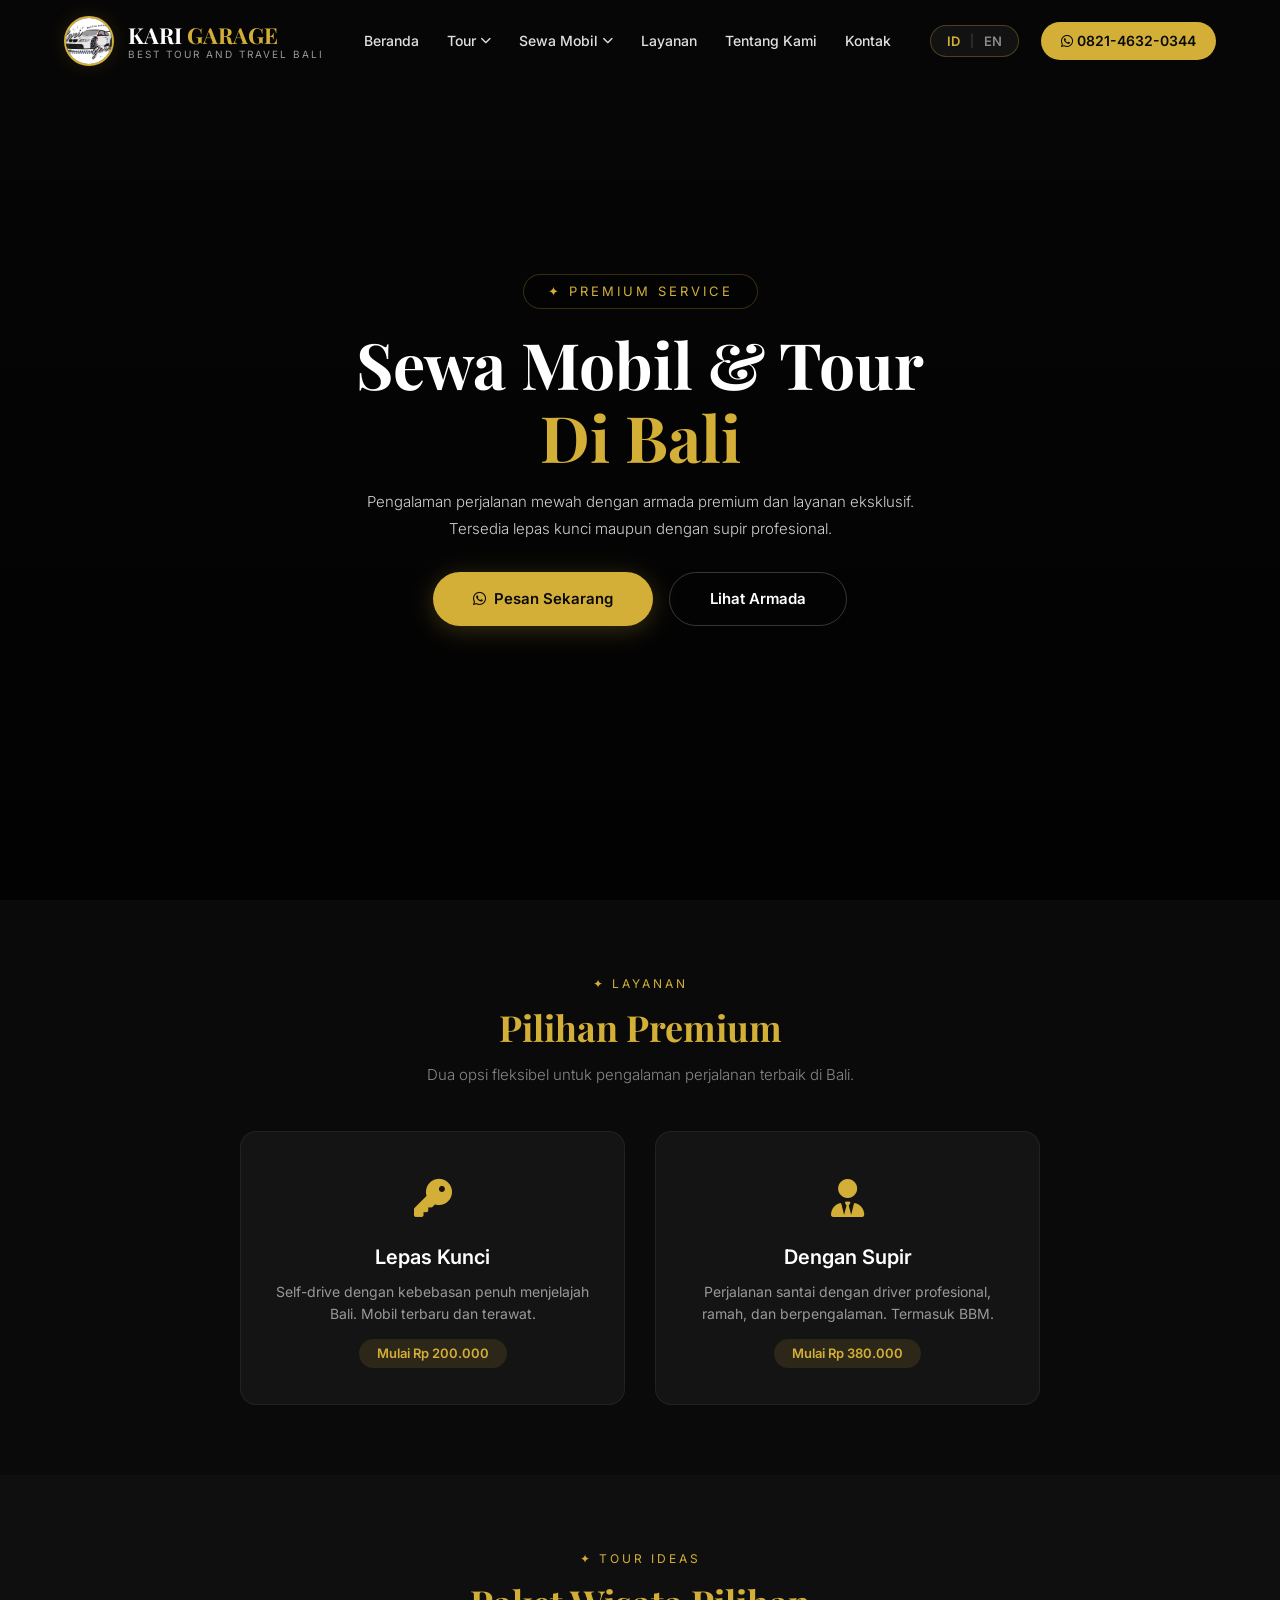
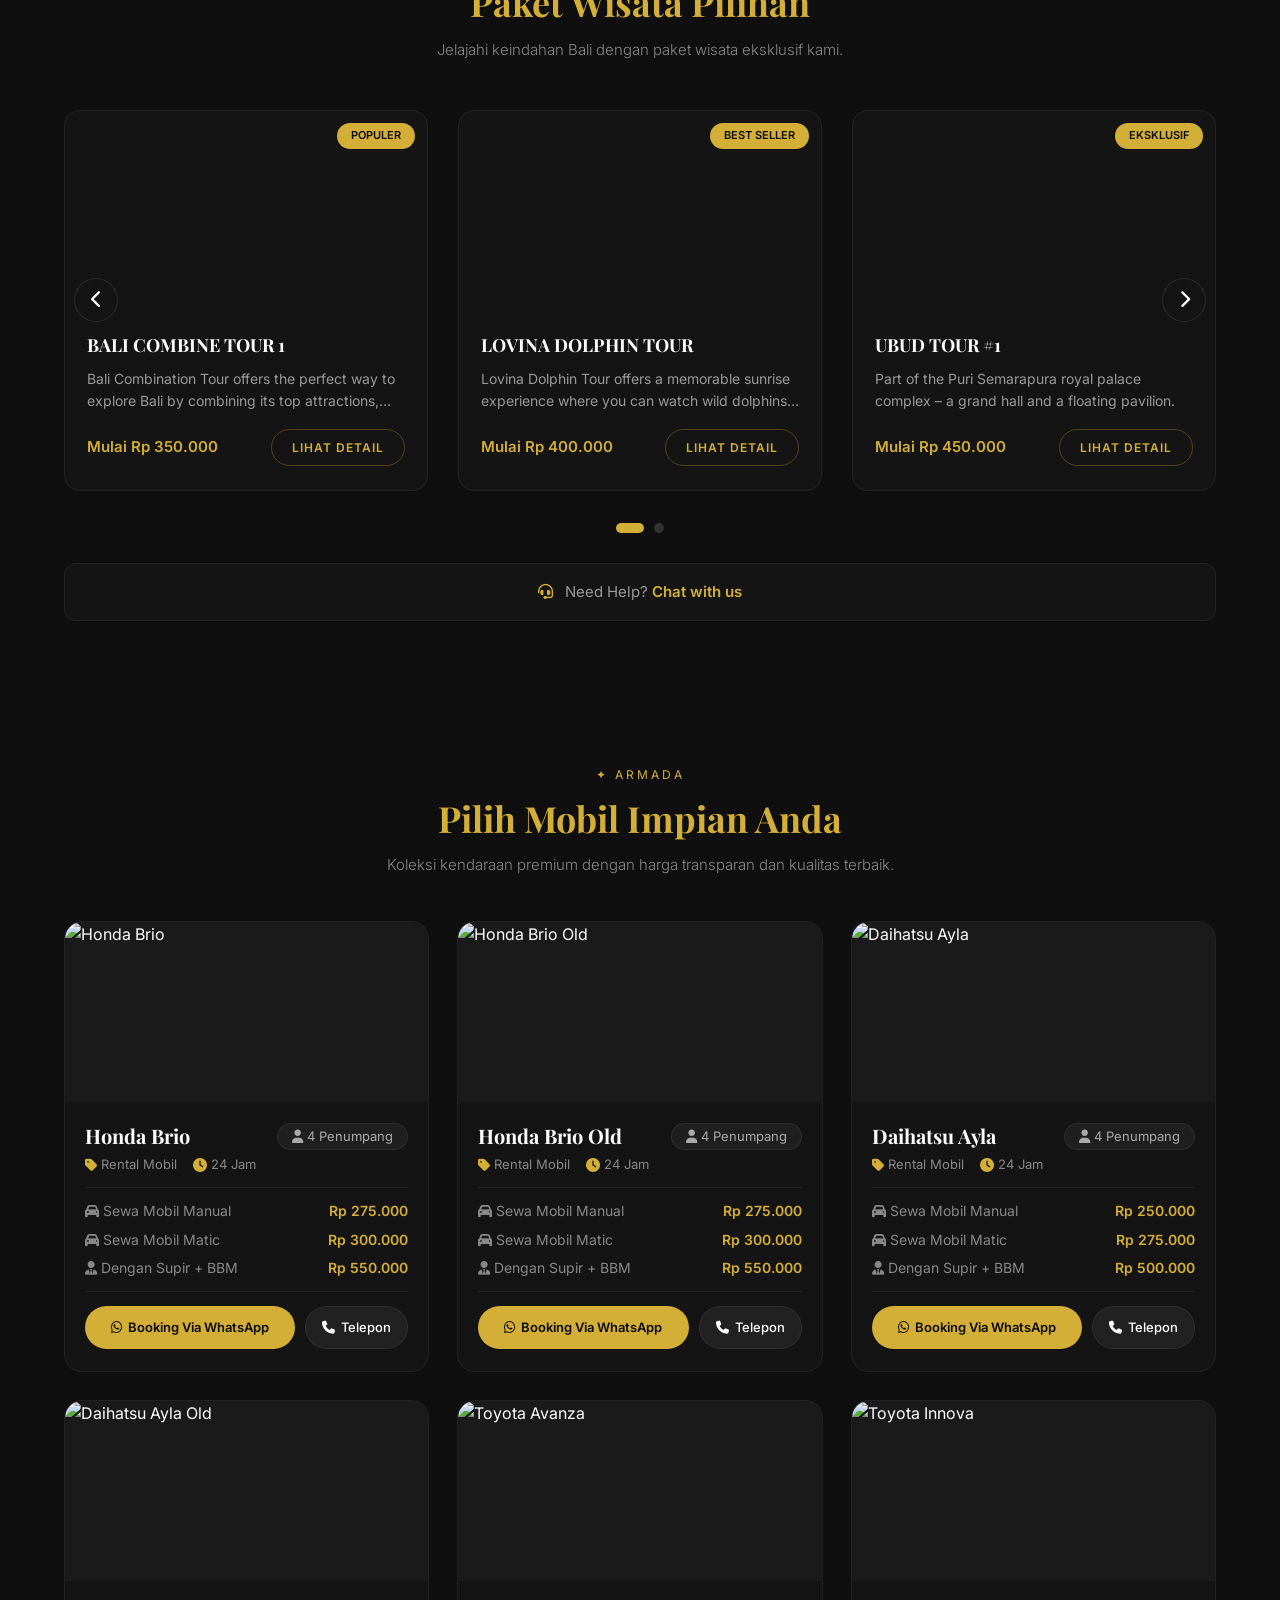
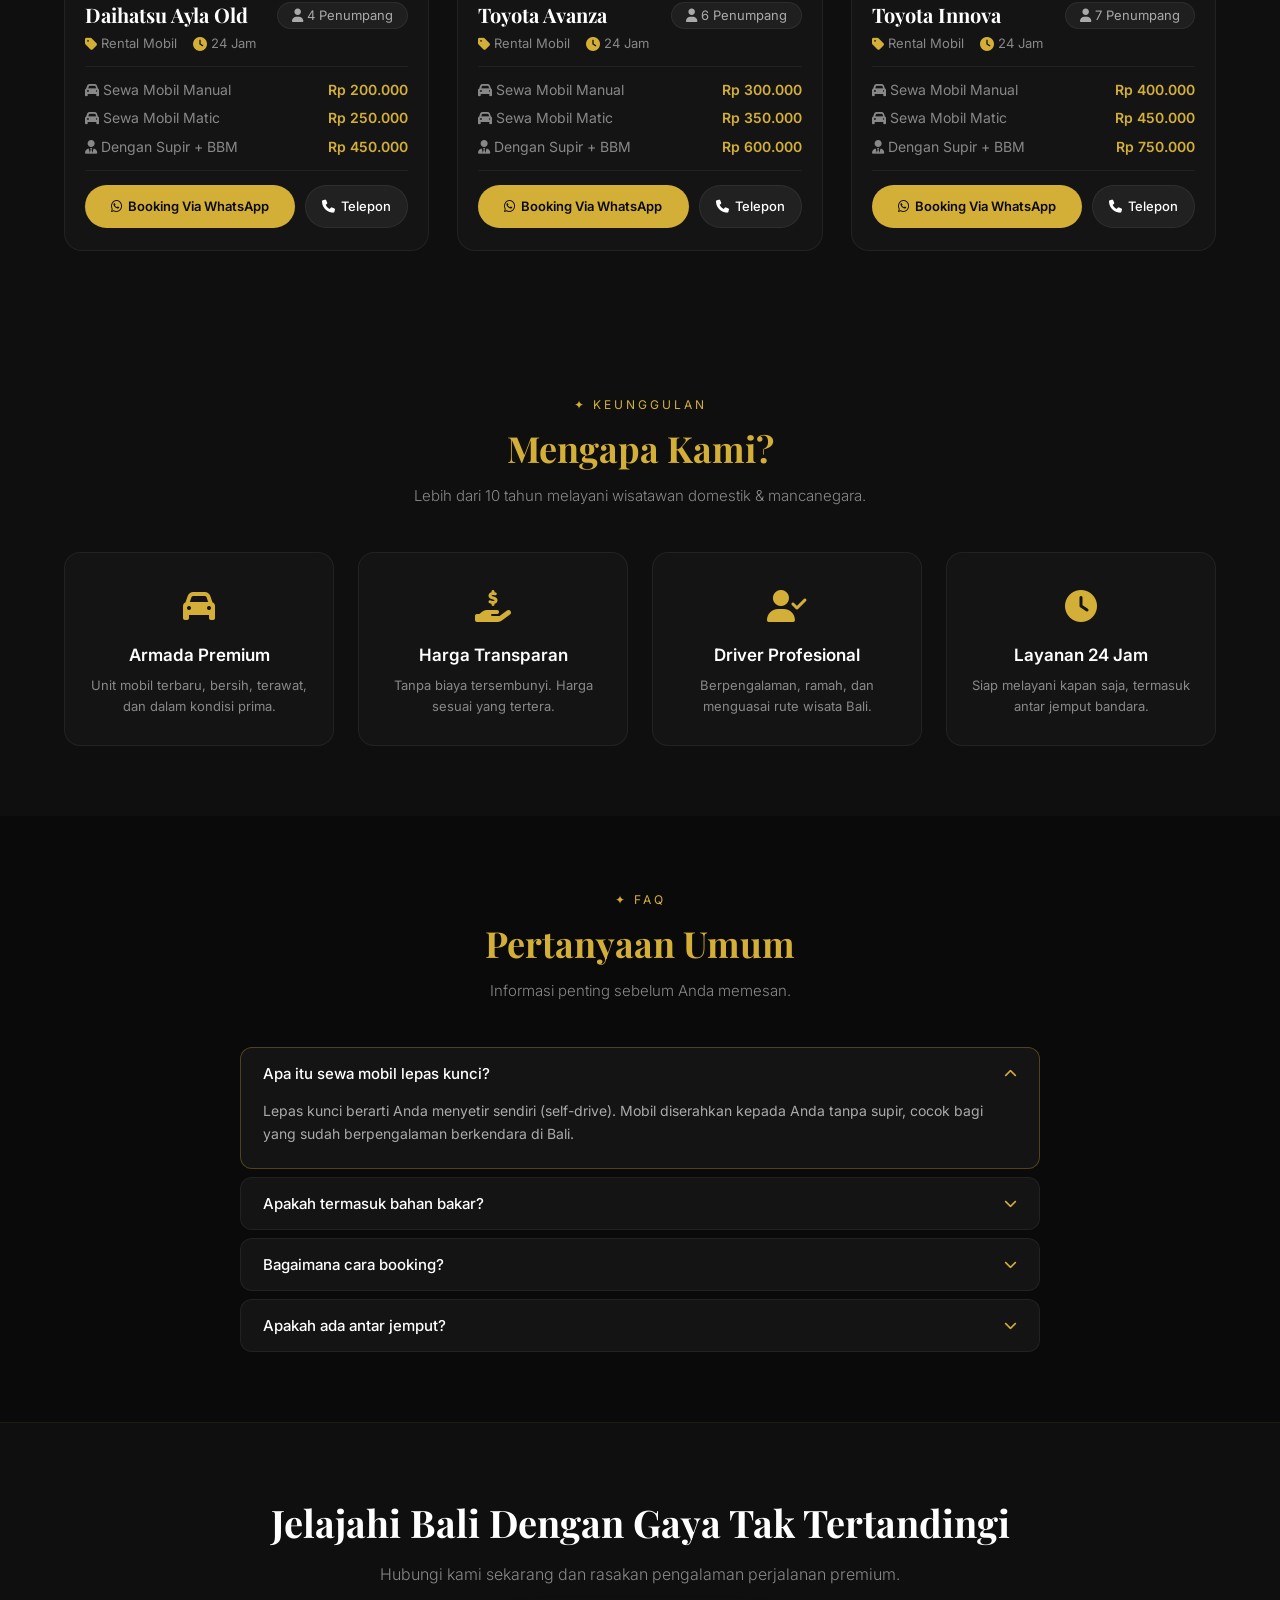
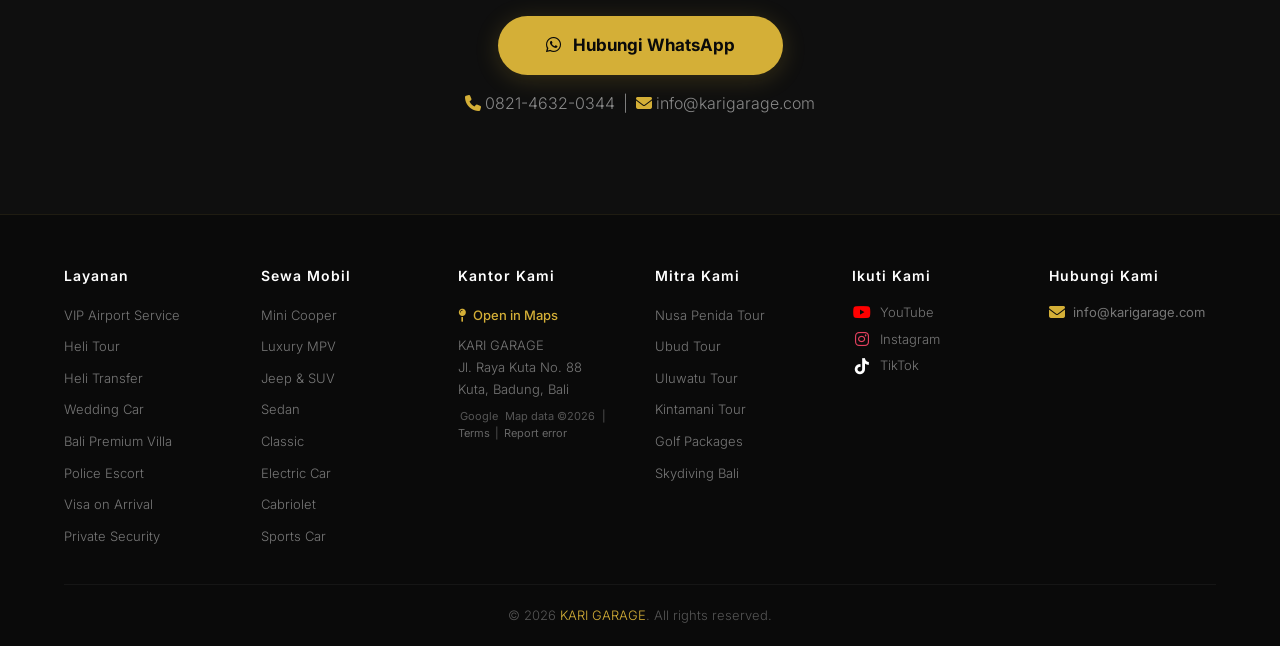
==== commit d453ff50: "menyelesaikan kamus switch bahasa" ====
--- a/index.html
+++ b/index.html
@@ -1,412 +1,409 @@
 <!doctype html>
 <html lang="id">
-  <head>
-    <meta charset="UTF-8" />
-    <meta name="viewport" content="width=device-width, initial-scale=1.0" />
-    <title>KARI GARAGE - Tur dan Travel Terbaik di Bali</title>
-
-    <!-- Google Fonts -->
-    <link
-      href="https://fonts.googleapis.com/css2?family=Playfair+Display:wght@400;600;700&family=Inter:wght@300;400;500;600;700&display=swap"
-      rel="stylesheet"
-    />
-
-    <!-- Font Awesome -->
-    <link
-      rel="stylesheet"
-      href="https://cdnjs.cloudflare.com/ajax/libs/font-awesome/6.5.0/css/all.min.css"
-    />
-
-    <!-- CSS -->
-    <link rel="stylesheet" href="css/style.css" />
-  </head>
-  <body>
-    <!-- Navigasi Atas-->
-    <header class="header" id="header">
-      <div class="container">
-        <div class="logo">
-          <div class="logo-wrapper">
-            <div class="logo-circle">
-              <img src="image/logo.jpeg" alt="KARI GARAGE" class="logo-img" />
-            </div>
-            <div class="logo-text">
-              KARI <span>GARAGE</span>
-              <small>Best Tour And Travel Bali</small>
-            </div>
-          </div>
-        </div>
-
-        <!-- Navigasi Desktop -->
-        <nav class="nav-menu" id="navMenu">
-          <ul class="nav-links">
-            <li><a href="index.html">Home</a></li>
-
-            <!-- Dropdown Tour -->
-            <li class="dropdown">
-              <a href="javascript:void(0)" class="dropdown-toggle">
-                Tour <i class="fas fa-chevron-down"></i>
-              </a>
-              <ul class="dropdown-menu">
-                <li><a href="tour-detail.html?id=5">Bedugul Tour</a></li>
-                <li><a href="tour-detail.html?id=11">Kintamani Tour</a></li>
-                <li><a href="tour-detail.html?id=10">Uluwatu Tour</a></li>
-              </ul>
+
+<head>
+  <meta charset="UTF-8" />
+  <meta name="viewport" content="width=device-width, initial-scale=1.0" />
+  <title>KARI GARAGE - Tur dan Travel Terbaik di Bali</title>
+
+  <!-- Google Fonts -->
+  <link
+    href="https://fonts.googleapis.com/css2?family=Playfair+Display:wght@400;600;700&family=Inter:wght@300;400;500;600;700&display=swap"
+    rel="stylesheet" />
+
+  <!-- Font Awesome -->
+  <link rel="stylesheet" href="https://cdnjs.cloudflare.com/ajax/libs/font-awesome/6.5.0/css/all.min.css" />
+
+  <!-- CSS -->
+  <link rel="stylesheet" href="css/style.css" />
+</head>
+
+<body>
+  <!-- Navigasi Atas-->
+  <header class="header" id="header">
+    <div class="container">
+      <div class="logo">
+        <div class="logo-wrapper">
+          <div class="logo-circle">
+            <img src="image/logo.jpeg" alt="KARI GARAGE" class="logo-img" />
+          </div>
+          <div class="logo-text">
+            KARI <span>GARAGE</span>
+            <small>Best Tour And Travel Bali</small>
+          </div>
+        </div>
+      </div>
+
+      <!-- Navigasi Desktop -->
+      <nav class="nav-menu" id="navMenu">
+        <ul class="nav-links">
+          <li><a href="index.html" data-i18n="nav_home">Beranda</a></li>
+
+          <!-- Dropdown Tour -->
+          <li class="dropdown">
+            <a href="javascript:void(0)" class="dropdown-toggle">
+              <span data-i18n="nav_tour">Tour</span> <i class="fas fa-chevron-down"></i>
+            </a>
+            <ul class="dropdown-menu">
+              <li><a href="tour-detail.html?id=5">Bedugul Tour</a></li>
+              <li><a href="tour-detail.html?id=11">Kintamani Tour</a></li>
+              <li><a href="tour-detail.html?id=10">Uluwatu Tour</a></li>
+            </ul>
+          </li>
+
+          <!-- Dropdown Rent Car -->
+          <li class="dropdown">
+            <a href="javascript:void(0)" class="dropdown-toggle">
+              <span data-i18n="nav_rent_car">Sewa Mobil</span> <i class="fas fa-chevron-down"></i>
+            </a>
+            <ul class="dropdown-menu">
+              <li><a href="#mobil">Mini Cooper</a></li>
+              <li><a href="#mobil">Luxury MPV</a></li>
+              <li><a href="#mobil">Jeep & SUV</a></li>
+              <li><a href="#mobil">Sedan</a></li>
+              <li><a href="#mobil">Classic</a></li>
+              <li><a href="#mobil">Electric Car</a></li>
+              <li><a href="#mobil">Cabriolet</a></li>
+              <li><a href="#mobil">Sports Car</a></li>
+            </ul>
+          </li>
+
+          <li><a href="#service" data-i18n="nav_service">Layanan</a></li>
+          <li><a href="#about" data-i18n="nav_about">Tentang Kami</a></li>
+          <li><a href="#contact" data-i18n="nav_contact">Kontak</a></li>
+        </ul>
+      </nav>
+
+      <div class="header-right">
+        <!-- Tombol Switcher Bahasa (ID / EN) -->
+        <div class="lang-switcher">
+          <button onclick="changeLanguage('id')" id="btn-id" class="lang-btn active">ID</button>
+          <span class="lang-divider">|</span>
+          <button onclick="changeLanguage('en')" id="btn-en" class="lang-btn">EN</button>
+        </div>
+
+        <a href="https://wa.me/6282146320344" class="btn-wa-header" target="_blank">
+          <i class="fab fa-whatsapp"></i> 0821-4632-0344
+        </a>
+        <button class="menu-toggle" id="menuToggle">
+          <i class="fas fa-bars"></i>
+        </button>
+      </div>
+    </div>
+  </header>
+
+  <!-- Hero-->
+  <section class="hero">
+    <div class="hero-video">
+      <iframe
+        src="https://www.youtube.com/embed/BFS9n4B_2xA?autoplay=1&mute=1&loop=1&playlist=BFS9n4B_2xA&controls=0&modestbranding=1&rel=0&showinfo=0&iv_load_policy=3&disablekb=1"
+        allow="autoplay; encrypted-media" allowfullscreen>
+      </iframe>
+    </div>
+    <div class="hero-overlay"></div>
+    <div class="container hero-content">
+      <div class="hero-badge" data-i18n="hero_badge">✦ Premium Service</div>
+      <h1 data-i18n="hero_title">
+        Sewa Mobil &amp; Tour<br />
+        <span>Di Bali</span>
+      </h1>
+      <p data-i18n="hero_desc">
+        Pengalaman perjalanan mewah dengan armada premium dan layanan eksklusif.<br />
+        Tersedia lepas kunci maupun dengan supir profesional.
+      </p>
+      <div class="hero-buttons">
+        <a href="https://wa.me/6282146320344" class="btn-primary" target="_blank">
+          <i class="fab fa-whatsapp"></i> <span data-i18n="btn_book_now">Pesan Sekarang</span>
+        </a>
+        <a href="#mobil" class="btn-secondary" data-i18n="btn_view_fleet">Lihat Armada</a>
+      </div>
+    </div>
+  </section>
+
+  <!-- Layanan -->
+  <section id="service">
+    <div class="container">
+      <div class="section-header">
+        <span class="section-tag" data-i18n="service_tag">✦ Layanan</span>
+        <h2 class="section-title"><span data-i18n="service_title">Pilihan Premium</span></h2>
+        <p class="section-sub" data-i18n="service_sub">
+          Dua opsi fleksibel untuk pengalaman perjalanan terbaik di Bali.
+        </p>
+      </div>
+      <div class="service-grid">
+        <div class="service-card">
+          <div class="icon"><i class="fas fa-key"></i></div>
+          <h3 data-i18n="self_drive_title">Lepas Kunci</h3>
+          <p data-i18n="self_drive_desc">
+            Self-drive dengan kebebasan penuh menjelajah Bali. Mobil terbaru dan terawat.
+          </p>
+          <span class="service-tag" data-i18n="self_drive_price">Mulai Rp 200.000</span>
+        </div>
+        <div class="service-card">
+          <div class="icon"><i class="fas fa-user-tie"></i></div>
+          <h3 data-i18n="with_driver_title">Dengan Supir</h3>
+          <p data-i18n="with_driver_desc">
+            Perjalanan santai dengan driver profesional, ramah, dan berpengalaman. Termasuk BBM.
+          </p>
+          <span class="service-tag" data-i18n="with_driver_price">Mulai Rp 380.000</span>
+        </div>
+      </div>
+    </div>
+  </section>
+
+  <!-- List Destinasi  -->
+  <section class="tour-ideas" id="tour">
+    <div class="container">
+      <div class="section-header">
+        <span class="section-tag" data-i18n="tour_tag">✦ Tour Ideas</span>
+        <h2 class="section-title"><span data-i18n="tour_title">Paket Wisata Pilihan</span></h2>
+        <p class="section-sub" data-i18n="tour_sub">
+          Jelajahi keindahan Bali dengan paket wisata eksklusif kami.
+        </p>
+      </div>
+
+      <!-- Pembungkus -->
+      <div class="tour-slider-wrapper">
+        <div class="tour-slider-container" id="tourSliderContainer">
+          <!-- dari javascript -->
+        </div>
+
+        <!-- Tombol Navigasi -->
+        <button class="slider-btn prev-btn" id="tourPrevBtn">
+          <i class="fas fa-chevron-left"></i>
+        </button>
+        <button class="slider-btn next-btn" id="tourNextBtn">
+          <i class="fas fa-chevron-right"></i>
+        </button>
+      </div>
+
+      <!-- Indikator Dots -->
+      <div class="slider-dots" id="tourDots"></div>
+
+      <div class="tour-help">
+        <p>
+          <i class="fas fa-headset"></i> <span data-i18n="need_help">Need Help?</span>
+          <a href="https://wa.me/6282146320344" target="_blank" data-i18n="chat_us">Chat with us</a>
+        </p>
+      </div>
+    </div>
+  </section>
+
+  <!-- Daftar Mobil -->
+  <section id="mobil" class="cars-section">
+    <div class="container">
+      <div class="section-header">
+        <span class="section-tag" data-i18n="car_tag">✦ Armada</span>
+        <h2 class="section-title"><span data-i18n="car_title">Pilih Mobil Impian Anda</span></h2>
+        <p class="section-sub" data-i18n="car_sub">
+          Koleksi kendaraan premium dengan harga transparan dan kualitas terbaik.
+        </p>
+      </div>
+      <div class="cars-grid" id="carsGrid">
+        <!-- Kartu mobil digenerate oleh JavaScript -->
+      </div>
+    </div>
+  </section>
+
+  <!-- Keunggulan -->
+  <section id="about" class="advantages-section">
+    <div class="container">
+      <div class="section-header">
+        <span class="section-tag" data-i18n="why_tag">✦ Keunggulan</span>
+        <h2 class="section-title"><span data-i18n="why_title">Mengapa Kami?</span></h2>
+        <p class="section-sub" data-i18n="why_sub">
+          Lebih dari 10 tahun melayani wisatawan domestik &amp; mancanegara.
+        </p>
+      </div>
+      <div class="why-grid">
+        <div class="why-card">
+          <div class="icon"><i class="fas fa-car"></i></div>
+          <h3 data-i18n="why_1_title">Armada Premium</h3>
+          <p data-i18n="why_1_desc">Unit mobil terbaru, bersih, terawat, dan dalam kondisi prima.</p>
+        </div>
+        <div class="why-card">
+          <div class="icon"><i class="fas fa-hand-holding-usd"></i></div>
+          <h3 data-i18n="why_2_title">Harga Transparan</h3>
+          <p data-i18n="why_2_desc">Tanpa biaya tersembunyi. Harga sesuai yang tertera.</p>
+        </div>
+        <div class="why-card">
+          <div class="icon"><i class="fas fa-user-check"></i></div>
+          <h3 data-i18n="why_3_title">Driver Profesional</h3>
+          <p data-i18n="why_3_desc">Berpengalaman, ramah, dan menguasai rute wisata Bali.</p>
+        </div>
+        <div class="why-card">
+          <div class="icon"><i class="fas fa-clock"></i></div>
+          <h3 data-i18n="why_4_title">Layanan 24 Jam</h3>
+          <p data-i18n="why_4_desc">Siap melayani kapan saja, termasuk antar jemput bandara.</p>
+        </div>
+      </div>
+    </div>
+  </section>
+
+  <!-- FAQ -->
+  <section class="faq-section">
+    <div class="container">
+      <div class="section-header">
+        <span class="section-tag" data-i18n="faq_tag">✦ FAQ</span>
+        <h2 class="section-title"><span data-i18n="faq_title">Pertanyaan Umum</span></h2>
+        <p class="section-sub" data-i18n="faq_sub">Informasi penting sebelum Anda memesan.</p>
+      </div>
+
+      <div class="faq-list">
+        <div class="faq-item active">
+          <button class="faq-question">
+            <span data-i18n="faq_q1">Apa itu sewa mobil lepas kunci?</span>
+            <i class="fas fa-chevron-down"></i>
+          </button>
+          <div class="faq-answer" data-i18n="faq_a1">
+            Lepas kunci berarti Anda menyetir sendiri (self-drive). Mobil diserahkan kepada Anda tanpa supir, cocok bagi
+            yang sudah berpengalaman berkendara di Bali.
+          </div>
+        </div>
+        <div class="faq-item">
+          <button class="faq-question">
+            <span data-i18n="faq_q2">Apakah termasuk bahan bakar?</span>
+            <i class="fas fa-chevron-down"></i>
+          </button>
+          <div class="faq-answer" data-i18n="faq_a2">
+            Untuk paket dengan supir, bahan bakar (BBM) sudah termasuk. Untuk paket lepas kunci, BBM menjadi tanggungan
+            penyewa.
+          </div>
+        </div>
+        <div class="faq-item">
+          <button class="faq-question">
+            <span data-i18n="faq_q3">Bagaimana cara booking?</span>
+            <i class="fas fa-chevron-down"></i>
+          </button>
+          <div class="faq-answer" data-i18n="faq_a3">
+            Cukup hubungi kami via WhatsApp atau telepon. Kami akan membantu memilih mobil sesuai kebutuhan dan mengatur
+            jadwal pengambilan / pengantaran.
+          </div>
+        </div>
+        <div class="faq-item">
+          <button class="faq-question">
+            <span data-i18n="faq_q4">Apakah ada antar jemput?</span>
+            <i class="fas fa-chevron-down"></i>
+          </button>
+          <div class="faq-answer" data-i18n="faq_a4">
+            Ya, kami menyediakan antar jemput gratis dari Bandara I Gusti Ngurah Rai atau hotel Anda di area Bali.
+          </div>
+        </div>
+      </div>
+    </div>
+  </section>
+
+  <!-- CTA -->
+  <section id="contact" class="cta-section">
+    <div class="container">
+      <h2 data-i18n="cta_title">Jelajahi Bali Dengan Gaya Tak Tertandingi</h2>
+      <p data-i18n="cta_sub">Hubungi kami sekarang dan rasakan pengalaman perjalanan premium.</p>
+      <a href="https://wa.me/6282146320344" class="cta-btn" target="_blank">
+        <i class="fab fa-whatsapp"></i> <span data-i18n="cta_btn">Hubungi WhatsApp</span>
+      </a>
+      <p class="cta-contact">
+        <i class="fas fa-phone"></i> 0821-4632-0344 &nbsp;|&nbsp;
+        <i class="fas fa-envelope"></i> info@karigarage.com
+      </p>
+    </div>
+  </section>
+
+  <!-- FOOTER -->
+  <footer class="footer-new">
+    <div class="container">
+      <div class="footer-grid">
+        <div class="footer-col">
+          <h4 data-i18n="footer_service">Service</h4>
+          <ul>
+            <li><a href="#">VIP Airport Service</a></li>
+            <li><a href="#">Heli Tour</a></li>
+            <li><a href="#">Heli Transfer</a></li>
+            <li><a href="#">Wedding Car</a></li>
+            <li><a href="#">Bali Premium Villa</a></li>
+            <li><a href="#">Police Escort</a></li>
+            <li><a href="#">Visa on Arrival</a></li>
+            <li><a href="#">Private Security</a></li>
+          </ul>
+        </div>
+
+        <div class="footer-col">
+          <h4 data-i18n="footer_rent_car">Rent Car</h4>
+          <ul>
+            <li><a href="#">Mini Cooper</a></li>
+            <li><a href="#">Luxury MPV</a></li>
+            <li><a href="#">Jeep &amp; SUV</a></li>
+            <li><a href="#">Sedan</a></li>
+            <li><a href="#">Classic</a></li>
+            <li><a href="#">Electric Car</a></li>
+            <li><a href="#">Cabriolet</a></li>
+            <li><a href="#">Sports Car</a></li>
+          </ul>
+        </div>
+
+        <div class="footer-col">
+          <h4 data-i18n="footer_office">Our Office</h4>
+          <a href="#" class="maps-link">
+            <i class="fas fa-map-pin"></i> Open in Maps
+          </a>
+          <p class="office-address">
+            KARI GARAGE<br />
+            Jl. Raya Kuta No. 88<br />
+            Kuta, Badung, Bali
+          </p>
+          <div class="maps-credit">
+            <span>Google</span>
+            <span>Map data &copy;2026</span>
+            <span>|</span>
+            <a href="#">Terms</a>
+            <span>|</span>
+            <a href="#">Report error</a>
+          </div>
+        </div>
+
+        <div class="footer-col">
+          <h4 data-i18n="footer_partner">Our Partner</h4>
+          <ul>
+            <li><a href="#">Nusa Penida Tour</a></li>
+            <li><a href="#">Ubud Tour</a></li>
+            <li><a href="#">Uluwatu Tour</a></li>
+            <li><a href="#">Kintamani Tour</a></li>
+            <li><a href="#">Golf Packages</a></li>
+            <li><a href="#">Skydiving Bali</a></li>
+          </ul>
+        </div>
+
+        <div class="footer-col">
+          <h4 data-i18n="footer_follow">Follow Us</h4>
+          <ul class="social-links">
+            <li>
+              <a href="#"><i class="fab fa-youtube"></i> YouTube</a>
             </li>
-
-            <!-- Dropdown Rent Car -->
-            <li class="dropdown">
-              <a href="javascript:void(0)" class="dropdown-toggle">
-                Rent Car <i class="fas fa-chevron-down"></i>
-              </a>
-              <ul class="dropdown-menu">
-                <li><a href="#mobil">Mini Cooper</a></li>
-                <li><a href="#mobil">Luxury MPV</a></li>
-                <li><a href="#mobil">Jeep & SUV</a></li>
-                <li><a href="#mobil">Sedan</a></li>
-                <li><a href="#mobil">Classic</a></li>
-                <li><a href="#mobil">Electric Car</a></li>
-                <li><a href="#mobil">Cabriolet</a></li>
-                <li><a href="#mobil">Sports Car</a></li>
-              </ul>
+            <li>
+              <a href="#"><i class="fab fa-instagram"></i> Instagram</a>
             </li>
-
-            <li><a href="#service">Service</a></li>
-            <li><a href="#about">About</a></li>
-            <li><a href="#contact">Contact</a></li>
+            <li>
+              <a href="#"><i class="fab fa-tiktok"></i> TikTok</a>
+            </li>
           </ul>
-        </nav>
-
-        <div class="header-right">
-          <a href="#" class="btn-wa-header">
-            <i class="fab fa-whatsapp"></i> 0821-4632-0344
-          </a>
-          <button class="menu-toggle" id="menuToggle">
-            <i class="fas fa-bars"></i>
-          </button>
-        </div>
-      </div>
-    </header>
-
-    <!-- Hero-->
-    <section class="hero">
-      <div class="hero-video">
-        <iframe
-          src="https://www.youtube.com/embed/BFS9n4B_2xA?autoplay=1&mute=1&loop=1&playlist=BFS9n4B_2xA&controls=0&modestbranding=1&rel=0&showinfo=0&iv_load_policy=3&disablekb=1"
-          allow="autoplay; encrypted-media"
-          allowfullscreen
-        >
-        </iframe>
-      </div>
-      <div class="hero-overlay"></div>
-      <div class="container hero-content">
-        <div class="hero-badge">✦ Premium Service</div>
-        <h1>
-          Sewa Mobil &amp; Tour<br />
-          <span>Di Bali</span>
-        </h1>
-        <p>
-          Pengalaman perjalanan mewah dengan armada premium dan layanan
-          eksklusif.<br />
-          Tersedia lepas kunci maupun dengan supir profesional.
-        </p>
-        <div class="hero-buttons">
-          <a href="#" class="btn-primary"
-            ><i class="fab fa-whatsapp"></i> Pesan Sekarang</a
-          >
-          <a href="#mobil" class="btn-secondary">Lihat Armada</a>
-        </div>
-      </div>
-    </section>
-
-    <!-- Layanan -->
-    <section id="service">
-      <div class="container">
-        <div class="section-header">
-          <span class="section-tag">✦ Layanan</span>
-          <h2 class="section-title">Pilihan <span>Premium</span></h2>
-          <p class="section-sub">
-            Dua opsi fleksibel untuk pengalaman perjalanan terbaik di Bali.
+        </div>
+
+        <div class="footer-col">
+          <h4 data-i18n="footer_contact">Contact Us</h4>
+          <p class="contact-email">
+            <i class="fas fa-envelope"></i>
+            <a href="mailto:info@karigarage.com">info@karigarage.com</a>
           </p>
         </div>
-        <div class="service-grid">
-          <div class="service-card">
-            <div class="icon"><i class="fas fa-key"></i></div>
-            <h3>Lepas Kunci</h3>
-            <p>
-              Self-drive dengan kebebasan penuh menjelajah Bali. Mobil terbaru
-              dan terawat.
-            </p>
-            <span class="service-tag">Mulai Rp 200.000</span>
-          </div>
-          <div class="service-card">
-            <div class="icon"><i class="fas fa-user-tie"></i></div>
-            <h3>Dengan Supir</h3>
-            <p>
-              Perjalanan santai dengan driver profesional, ramah, dan
-              berpengalaman. Termasuk BBM.
-            </p>
-            <span class="service-tag">Mulai Rp 380.000</span>
-          </div>
-        </div>
-      </div>
-    </section>
-
-    <!-- List Destinasi  -->
-    <section class="tour-ideas" id="tour">
-      <div class="container">
-        <div class="section-header">
-          <span class="section-tag">✦ Tour Ideas</span>
-          <h2 class="section-title">Paket Wisata <span>Pilihan</span></h2>
-          <p class="section-sub">
-            Jelajahi keindahan Bali dengan paket wisata eksklusif kami.
-          </p>
-        </div>
-
-        <!-- Pembungkus -->
-        <div class="tour-slider-wrapper">
-          <div class="tour-slider-container" id="tourSliderContainer">
-            <!-- dari javascript -->
-          </div>
-
-          <!-- Tombol Navigasi -->
-          <button class="slider-btn prev-btn" id="tourPrevBtn">
-            <i class="fas fa-chevron-left"></i>
-          </button>
-          <button class="slider-btn next-btn" id="tourNextBtn">
-            <i class="fas fa-chevron-right"></i>
-          </button>
-        </div>
-
-        <!-- Indikator Dots -->
-        <div class="slider-dots" id="tourDots"></div>
-
-        <div class="tour-help">
-          <p>
-            <i class="fas fa-headset"></i> Need Help?
-            <a href="#">Chat with us</a>
-          </p>
-        </div>
-      </div>
-    </section>
-
-    <!-- Daftar Mobil -->
-    <section id="mobil" class="cars-section">
-      <div class="container">
-        <div class="section-header">
-          <span class="section-tag">✦ Armada</span>
-          <h2 class="section-title">Pilih Mobil <span>Impian Anda</span></h2>
-          <p class="section-sub">
-            Koleksi kendaraan premium dengan harga transparan dan kualitas
-            terbaik.
-          </p>
-        </div>
-        <div class="cars-grid" id="carsGrid">
-          <!-- Kartu mobil digenerate oleh JavaScript -->
-        </div>
-      </div>
-    </section>
-
-    <!-- Keunggulan -->
-    <section id="about" class="advantages-section">
-      <div class="container">
-        <div class="section-header">
-          <span class="section-tag">✦ Keunggulan</span>
-          <h2 class="section-title">Mengapa <span>Kami?</span></h2>
-          <p class="section-sub">
-            Lebih dari 10 tahun melayani wisatawan domestik &amp; mancanegara.
-          </p>
-        </div>
-        <div class="why-grid">
-          <div class="why-card">
-            <div class="icon"><i class="fas fa-car"></i></div>
-            <h3>Armada Premium</h3>
-            <p>Unit mobil terbaru, bersih, terawat, dan dalam kondisi prima.</p>
-          </div>
-          <div class="why-card">
-            <div class="icon"><i class="fas fa-hand-holding-usd"></i></div>
-            <h3>Harga Transparan</h3>
-            <p>Tanpa biaya tersembunyi. Harga sesuai yang tertera.</p>
-          </div>
-          <div class="why-card">
-            <div class="icon"><i class="fas fa-user-check"></i></div>
-            <h3>Driver Profesional</h3>
-            <p>Berpengalaman, ramah, dan menguasai rute wisata Bali.</p>
-          </div>
-          <div class="why-card">
-            <div class="icon"><i class="fas fa-clock"></i></div>
-            <h3>Layanan 24 Jam</h3>
-            <p>Siap melayani kapan saja, termasuk antar jemput bandara.</p>
-          </div>
-        </div>
-      </div>
-    </section>
-
-    <!-- FAQ -->
-    <section class="faq-section">
-      <div class="container">
-        <div class="section-header">
-          <span class="section-tag">✦ FAQ</span>
-          <h2 class="section-title">Pertanyaan <span>Umum</span></h2>
-          <p class="section-sub">Informasi penting sebelum Anda memesan.</p>
-        </div>
-
-        <div class="faq-list">
-          <div class="faq-item active">
-            <button class="faq-question">
-              Apa itu sewa mobil lepas kunci?
-              <i class="fas fa-chevron-down"></i>
-            </button>
-            <div class="faq-answer">
-              Lepas kunci berarti Anda menyetir sendiri (self-drive). Mobil
-              diserahkan kepada Anda tanpa supir, cocok bagi yang sudah
-              berpengalaman berkendara di Bali.
-            </div>
-          </div>
-          <div class="faq-item">
-            <button class="faq-question">
-              Apakah termasuk bahan bakar?
-              <i class="fas fa-chevron-down"></i>
-            </button>
-            <div class="faq-answer">
-              Untuk paket <strong>dengan supir</strong>, bahan bakar (BBM) sudah
-              termasuk. Untuk paket <strong>lepas kunci</strong>, BBM menjadi
-              tanggungan penyewa.
-            </div>
-          </div>
-          <div class="faq-item">
-            <button class="faq-question">
-              Bagaimana cara booking?
-              <i class="fas fa-chevron-down"></i>
-            </button>
-            <div class="faq-answer">
-              Cukup hubungi kami via WhatsApp atau telepon. Kami akan membantu
-              memilih mobil sesuai kebutuhan dan mengatur jadwal pengambilan /
-              pengantaran.
-            </div>
-          </div>
-          <div class="faq-item">
-            <button class="faq-question">
-              Apakah ada antar jemput?
-              <i class="fas fa-chevron-down"></i>
-            </button>
-            <div class="faq-answer">
-              Ya, kami menyediakan antar jemput gratis dari Bandara I Gusti
-              Ngurah Rai atau hotel Anda di area Bali.
-            </div>
-          </div>
-        </div>
-      </div>
-    </section>
-
-    <!-- CTA -->
-    <section id="contact" class="cta-section">
-      <div class="container">
-        <h2>Jelajahi Bali <span>Dengan Gaya</span> Tak Tertandingi</h2>
-        <p>Hubungi kami sekarang dan rasakan pengalaman perjalanan premium.</p>
-        <a href="#" class="cta-btn"
-          ><i class="fab fa-whatsapp"></i> Hubungi WhatsApp</a
-        >
-        <p class="cta-contact">
-          <i class="fas fa-phone"></i> 0821-4632-0344 &nbsp;|&nbsp;
-          <i class="fas fa-envelope"></i> info@karigarage.com
-        </p>
-      </div>
-    </section>
-
-    <!-- FOOTER -->
-    <footer class="footer-new">
-      <div class="container">
-        <div class="footer-grid">
-          <div class="footer-col">
-            <h4>Service</h4>
-            <ul>
-              <li><a href="#">VIP Airport Service</a></li>
-              <li><a href="#">Heli Tour</a></li>
-              <li><a href="#">Heli Transfer</a></li>
-              <li><a href="#">Wedding Car</a></li>
-              <li><a href="#">Bali Premium Villa</a></li>
-              <li><a href="#">Police Escort</a></li>
-              <li><a href="#">Visa on Arrival</a></li>
-              <li><a href="#">Private Security</a></li>
-            </ul>
-          </div>
-
-          <div class="footer-col">
-            <h4>Rent Car</h4>
-            <ul>
-              <li><a href="#">Mini Cooper</a></li>
-              <li><a href="#">Luxury MPV</a></li>
-              <li><a href="#">Jeep &amp; SUV</a></li>
-              <li><a href="#">Sedan</a></li>
-              <li><a href="#">Classic</a></li>
-              <li><a href="#">Electric Car</a></li>
-              <li><a href="#">Cabriolet</a></li>
-              <li><a href="#">Sports Car</a></li>
-            </ul>
-          </div>
-
-          <div class="footer-col">
-            <h4>Our Office</h4>
-            <a href="#" class="maps-link"
-              ><i class="fas fa-map-pin"></i> Open in Maps</a
-            >
-            <p class="office-address">
-              KARI GARAGE<br />
-              Jl. Raya Kuta No. 88<br />
-              Kuta, Badung, Bali
-            </p>
-            <div class="maps-credit">
-              <span>Google</span>
-              <span>Map data &copy;2026</span>
-              <span>|</span>
-              <a href="#">Terms</a>
-              <span>|</span>
-              <a href="#">Report error</a>
-            </div>
-          </div>
-
-          <div class="footer-col">
-            <h4>Our Partner</h4>
-            <ul>
-              <li><a href="#">Nusa Penida Tour</a></li>
-              <li><a href="#">Ubud Tour</a></li>
-              <li><a href="#">Uluwatu Tour</a></li>
-              <li><a href="#">Kintamani Tour</a></li>
-              <li><a href="#">Golf Packages</a></li>
-              <li><a href="#">Skydiving Bali</a></li>
-            </ul>
-          </div>
-
-          <div class="footer-col">
-            <h4>Follow Us</h4>
-            <ul class="social-links">
-              <li>
-                <a href="#"><i class="fab fa-youtube"></i> YouTube</a>
-              </li>
-              <li>
-                <a href="#"><i class="fab fa-instagram"></i> Instagram</a>
-              </li>
-              <li>
-                <a href="#"><i class="fab fa-tiktok"></i> TikTok</a>
-              </li>
-            </ul>
-          </div>
-
-          <div class="footer-col">
-            <h4>Contact Us</h4>
-            <p class="contact-email">
-              <i class="fas fa-envelope"></i>
-              <a href="mailto:info@karigarage.com">info@karigarage.com</a>
-            </p>
-          </div>
-        </div>
-        <div class="footer-bottom">
-          <p>&copy; 2026 <span>KARI GARAGE</span>. All rights reserved.</p>
-        </div>
-      </div>
-    </footer>
-
-    <!-- JavaScript -->
-    <script src="js/script.js"></script>
-  </body>
-</html>
+      </div>
+      <div class="footer-bottom">
+        <p>&copy; 2026 <span>KARI GARAGE</span>. All rights reserved.</p>
+      </div>
+    </div>
+  </footer>
+
+  <!-- JavaScript (Sertakan kamus terlebih dahulu sebelum script utama) -->
+  <script src="js/translations.js"></script>
+  <script src="js/script.js"></script>
+</body>
+
+</html>
--- a/css/style.css
+++ b/css/style.css
@@ -189,12 +189,10 @@
   position: absolute;
   inset: 0;
   z-index: 1;
-  background: linear-gradient(
-    180deg,
-    rgba(0, 0, 0, 0.3) 0%,
-    rgba(0, 0, 0, 0.55) 50%,
-    rgba(0, 0, 0, 0.75) 100%
-  );
+  background: linear-gradient(180deg,
+      rgba(0, 0, 0, 0.3) 0%,
+      rgba(0, 0, 0, 0.55) 50%,
+      rgba(0, 0, 0, 0.75) 100%);
 }
 
 .hero-content {
@@ -954,12 +952,10 @@
 .tour-detail-overlay {
   position: absolute;
   inset: 0;
-  background: linear-gradient(
-    135deg,
-    rgba(0, 0, 0, 0.8) 0%,
-    rgba(0, 0, 0, 0.5) 50%,
-    rgba(0, 0, 0, 0.3) 100%
-  );
+  background: linear-gradient(135deg,
+      rgba(0, 0, 0, 0.8) 0%,
+      rgba(0, 0, 0, 0.5) 50%,
+      rgba(0, 0, 0, 0.3) 100%);
   z-index: 1;
 }
 
@@ -1585,22 +1581,28 @@
     grid-template-columns: repeat(3, 1fr);
     gap: 24px;
   }
+
   .tour-overview-grid {
     grid-template-columns: 1fr;
   }
+
   .destination-item {
     grid-template-columns: 1fr;
   }
+
   .destination-item.reverse {
     direction: ltr;
   }
+
   .price-grid {
     grid-template-columns: 1fr;
   }
+
   .booking-wrapper {
     grid-template-columns: 1fr;
     padding: 24px;
   }
+
   .tour-slide {
     grid-template-columns: repeat(2, 1fr);
     gap: 20px;
@@ -1611,29 +1613,36 @@
   .header {
     padding: 12px 0;
   }
+
   .menu-toggle {
     display: block;
   }
+
   .btn-wa-header {
     display: none;
   }
+
   .hero-content {
     padding: 80px 20px 40px;
     text-align: center;
   }
+
   .hero-content h1 {
     font-size: 30px;
   }
+
   .hero-content p {
     font-size: 15px;
     padding: 0 10px;
   }
+
   .hero-buttons {
     flex-direction: column;
     align-items: center;
     width: 100%;
     max-width: 280px;
   }
+
   .hero-buttons .btn-primary,
   .hero-buttons .btn-secondary {
     width: 100%;
@@ -1641,85 +1650,108 @@
     justify-content: center;
     padding: 12px 24px;
   }
+
   .hero-video iframe {
     width: 200%;
     height: 200%;
   }
+
   .section-title {
     font-size: 28px;
   }
+
   .cars-grid {
     grid-template-columns: 1fr;
     max-width: 400px;
     margin: 0 auto;
   }
+
   .car-image {
     height: 150px;
   }
+
   .car-header {
     flex-direction: column;
     align-items: flex-start;
     gap: 4px;
   }
+
   .car-details {
     flex-wrap: wrap;
     gap: 8px;
   }
+
   .car-actions {
     flex-direction: column;
   }
+
   .btn-phone {
     min-width: auto;
   }
+
   .service-grid {
     grid-template-columns: 1fr;
   }
+
   .why-grid {
     grid-template-columns: 1fr 1fr;
   }
+
   .cta-section h2 {
     font-size: 28px;
   }
+
   .tour-detail-hero-content {
     padding: 100px 20px 40px;
   }
+
   .tour-detail-hero-content h1 {
     font-size: 28px;
   }
+
   .tour-meta {
     gap: 12px;
   }
+
   .tour-meta span {
     font-size: 13px;
     padding: 6px 14px;
   }
+
   .tour-highlights {
     grid-template-columns: 1fr;
   }
+
   .destination-image img {
     height: 200px;
   }
+
   .itinerary-timeline {
     padding-left: 20px;
   }
+
   .itinerary-item::before {
     left: -16px;
     width: 10px;
     height: 10px;
   }
+
   .itinerary-time {
     min-width: 55px;
     font-size: 13px;
   }
+
   /* Slider responsif */
   .slider-btn {
     width: 36px;
     height: 36px;
     font-size: 14px;
   }
+
   .slider-btn.prev-btn {
     left: -8px;
   }
+
   .slider-btn.next-btn {
     right: -8px;
   }
@@ -1730,26 +1762,33 @@
     grid-template-columns: 1fr 1fr;
     gap: 20px;
   }
+
   .footer-col h4 {
     font-size: 13px;
   }
+
   .footer-col ul li a {
     font-size: 12px;
   }
+
   .logo-circle {
     width: 40px;
     height: 40px;
   }
+
   .logo-text {
     font-size: 18px;
   }
+
   .logo-text small {
     font-size: 9px;
     letter-spacing: 1px;
   }
+
   .logo-wrapper {
     gap: 10px;
   }
+
   .tour-slide {
     grid-template-columns: 1fr;
     gap: 16px;
@@ -1760,51 +1799,65 @@
   .hero {
     min-height: 450px;
   }
+
   .hero-content h1 {
     font-size: 24px;
   }
+
   .hero-content p {
     font-size: 13px;
     line-height: 1.6;
   }
+
   .hero-buttons .btn-primary,
   .hero-buttons .btn-secondary {
     font-size: 13px;
     padding: 10px 20px;
   }
+
   .hero-badge {
     font-size: 11px;
     padding: 4px 16px;
     letter-spacing: 2px;
   }
+
   .tour-detail-hero-content {
     padding: 80px 16px 30px;
   }
+
   .tour-detail-hero-content h1 {
     font-size: 22px;
   }
+
   .tour-detail-hero-content .hero-desc {
     font-size: 14px;
   }
+
   .tour-meta {
     gap: 8px;
   }
+
   .tour-meta span {
     font-size: 12px;
     padding: 4px 12px;
   }
+
   .section-title {
     font-size: 24px;
   }
+
   .why-grid {
     grid-template-columns: 1fr;
   }
+
   .price-item {
     font-size: 13px;
   }
+
   .cta-section h2 {
     font-size: 26px;
   }
+
   .tour-price-box .price {
     font-size: 28px;
   }
@@ -1815,27 +1868,34 @@
     grid-template-columns: 1fr;
     text-align: center;
   }
+
   .maps-link {
     justify-content: center;
   }
+
   .contact-email {
     justify-content: center;
   }
+
   .social-links li a {
     justify-content: center;
   }
+
   .logo-circle {
     width: 34px;
     height: 34px;
     border-width: 1.5px;
   }
+
   .logo-text {
     font-size: 15px;
   }
+
   .logo-text small {
     font-size: 7px;
     letter-spacing: 1px;
   }
+
   .logo-wrapper {
     gap: 8px;
   }
@@ -1855,7 +1915,7 @@
   align-items: center;
 }
 
-.nav-links > li > a {
+.nav-links>li>a {
   color: #e0e0e0;
   font-size: 14px;
   font-weight: 500;
@@ -1865,11 +1925,11 @@
   position: relative;
 }
 
-.nav-links > li > a:hover {
-  color: #d4af37;
-}
-
-.nav-links > li > a::after {
+.nav-links>li>a:hover {
+  color: #d4af37;
+}
+
+.nav-links>li>a::after {
   content: "";
   position: absolute;
   bottom: 0;
@@ -1880,7 +1940,7 @@
   transition: width 0.3s;
 }
 
-.nav-links > li > a:hover::after {
+.nav-links>li>a:hover::after {
   width: 100%;
 }
 
@@ -1951,6 +2011,7 @@
   .nav-menu {
     display: none;
   }
+
   .nav-menu.active {
     display: block;
     position: absolute;
@@ -1962,16 +2023,19 @@
     padding: 20px 24px;
     border-top: 1px solid rgba(255, 255, 255, 0.06);
   }
+
   .nav-links {
     flex-direction: column;
     gap: 12px;
     align-items: stretch;
   }
-  .nav-links > li > a {
+
+  .nav-links>li>a {
     display: block;
     padding: 10px 0;
     font-size: 15px;
   }
+
   .dropdown-menu {
     position: static;
     opacity: 1;
@@ -1981,24 +2045,51 @@
     border-radius: 8px;
     padding: 4px 0;
     margin-top: 4px;
-    max-height: 0;
-    overflow: hidden;
-    transition:
-      max-height 0.3s ease,
-      padding 0.3s ease;
-    padding: 0 0;
-    box-shadow: none;
-    border: none;
-  }
-  .dropdown.active .dropdown-menu {
-    max-height: 300px;
-    padding: 4px 0;
-  }
-  .dropdown-menu li a {
-    padding: 8px 20px;
-    font-size: 14px;
-  }
-  .dropdown.active .dropdown-toggle i {
-    transform: rotate(180deg);
-  }
-}
+  }
+}
+
+/* ==========================================
+   LANGUAGE SWITCHER STYLING
+   ========================================== */
+.lang-switcher {
+  display: flex;
+  align-items: center;
+  gap: 6px;
+  background: rgba(255, 255, 255, 0.05);
+  padding: 5px 12px;
+  border-radius: 20px;
+  border: 1px solid rgba(212, 175, 55, 0.3);
+  margin-right: 6px;
+}
+
+.lang-btn {
+  background: transparent;
+  border: none;
+  color: #888;
+  font-weight: 600;
+  font-size: 13px;
+  cursor: pointer;
+  transition: all 0.3s ease;
+  padding: 2px 4px;
+  font-family: "Inter", sans-serif;
+}
+
+.lang-btn.active,
+.lang-btn:hover {
+  color: #d4af37;
+}
+
+.lang-divider {
+  color: #444;
+  font-size: 12px;
+}
+
+@media (max-width: 768px) {
+  .lang-switcher {
+    padding: 3px 8px;
+  }
+
+  .lang-btn {
+    font-size: 12px;
+  }
+}
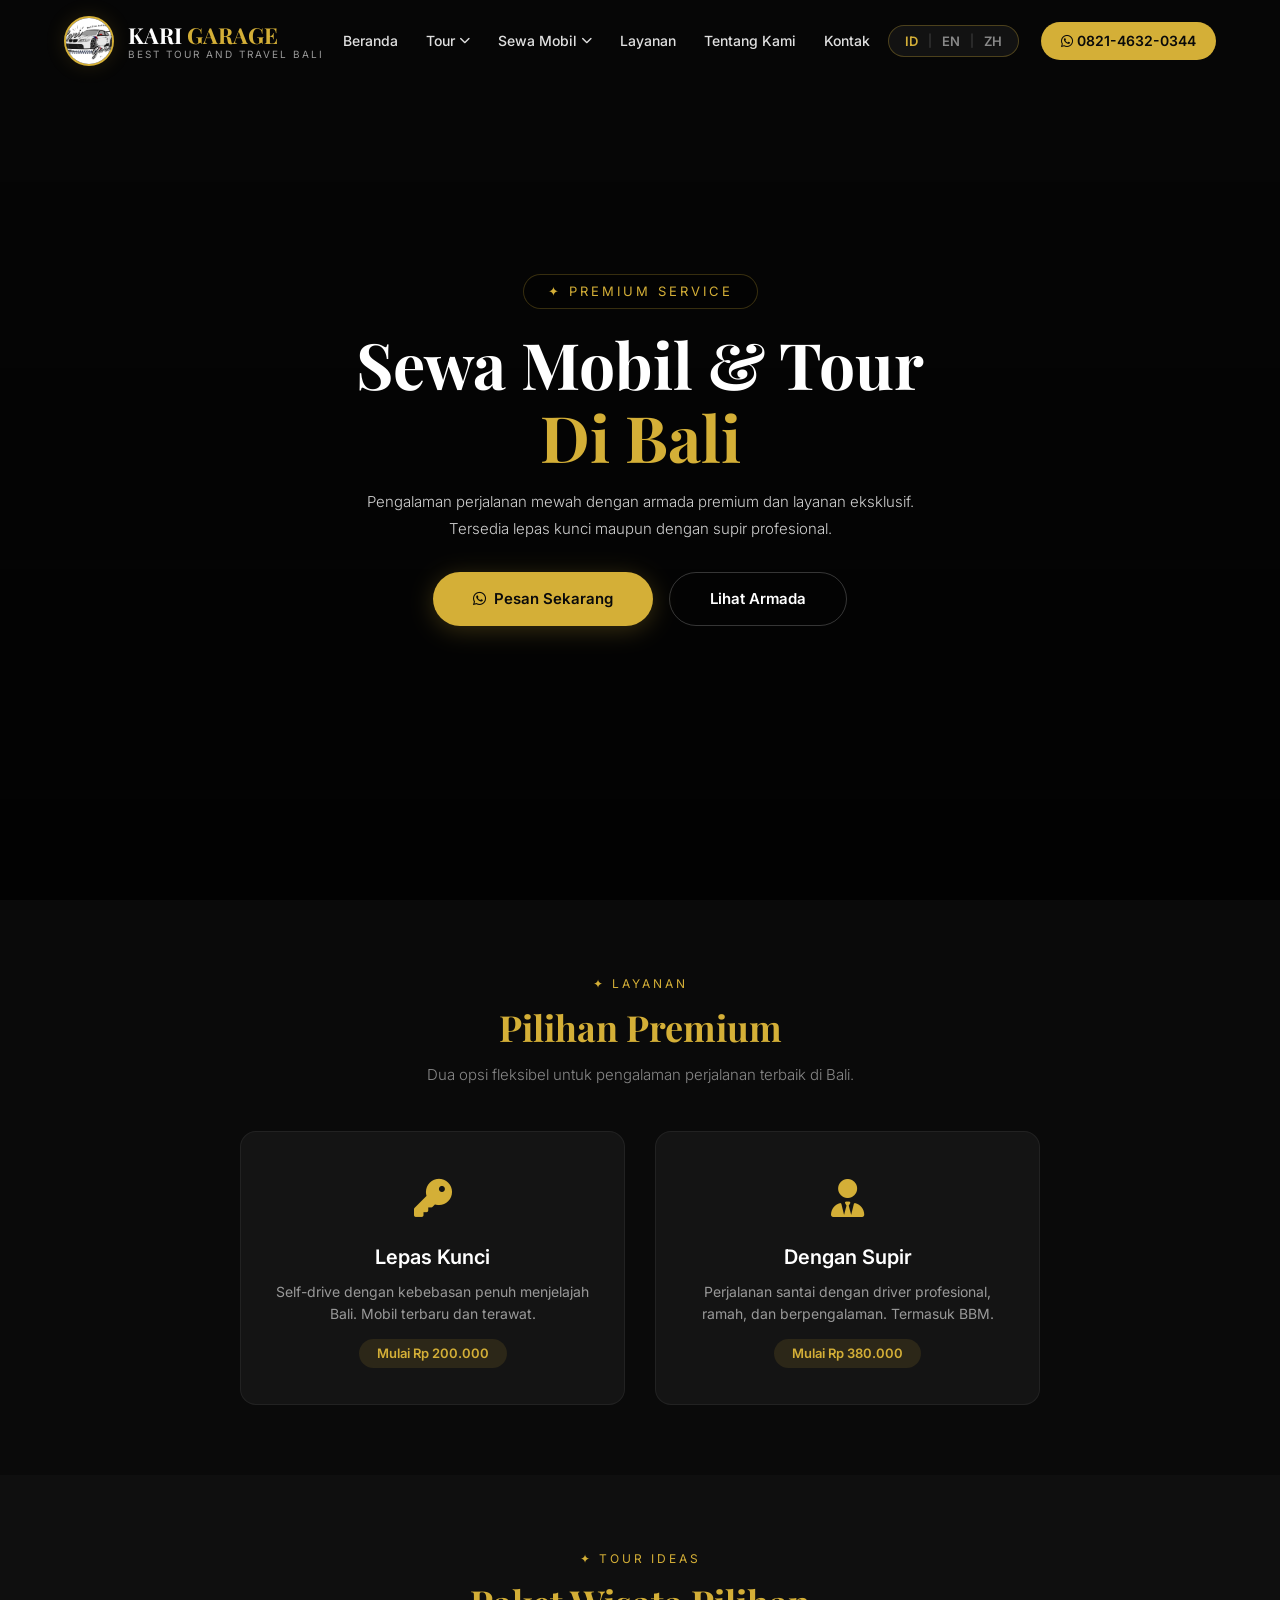
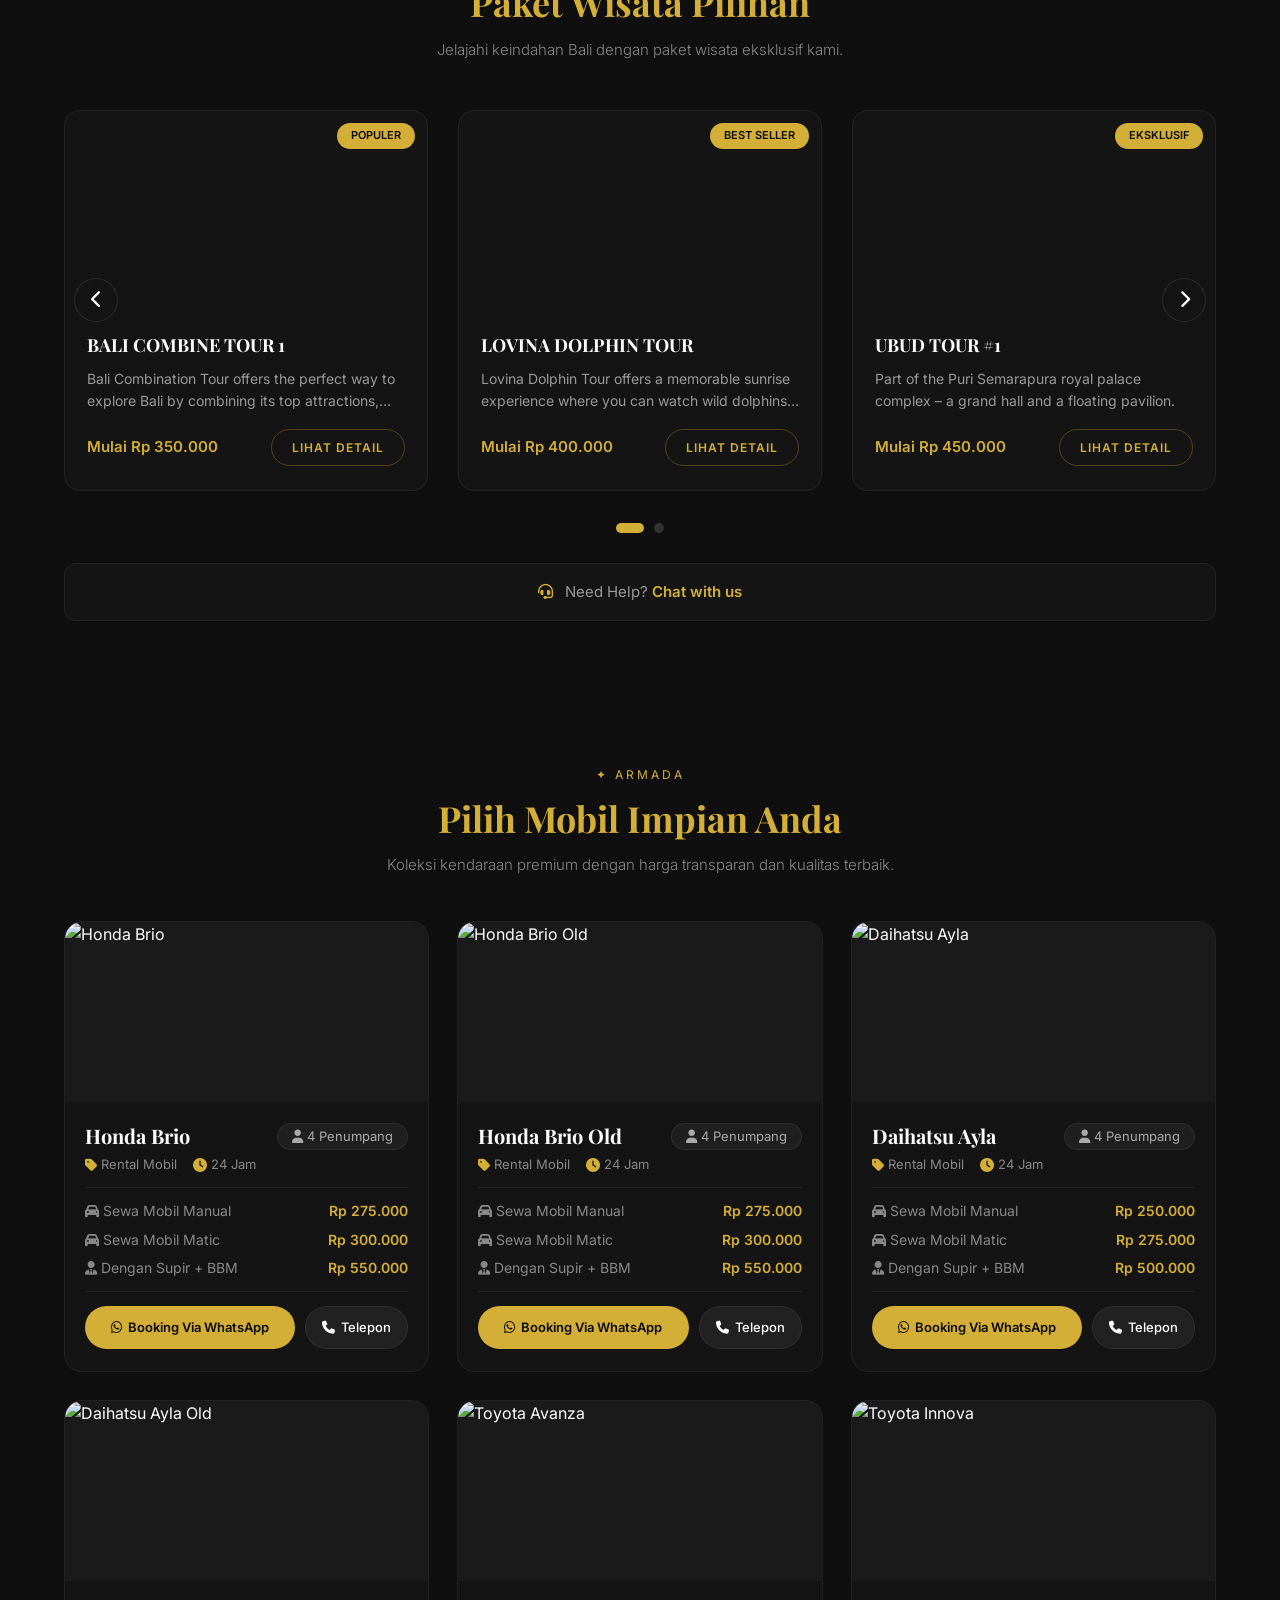
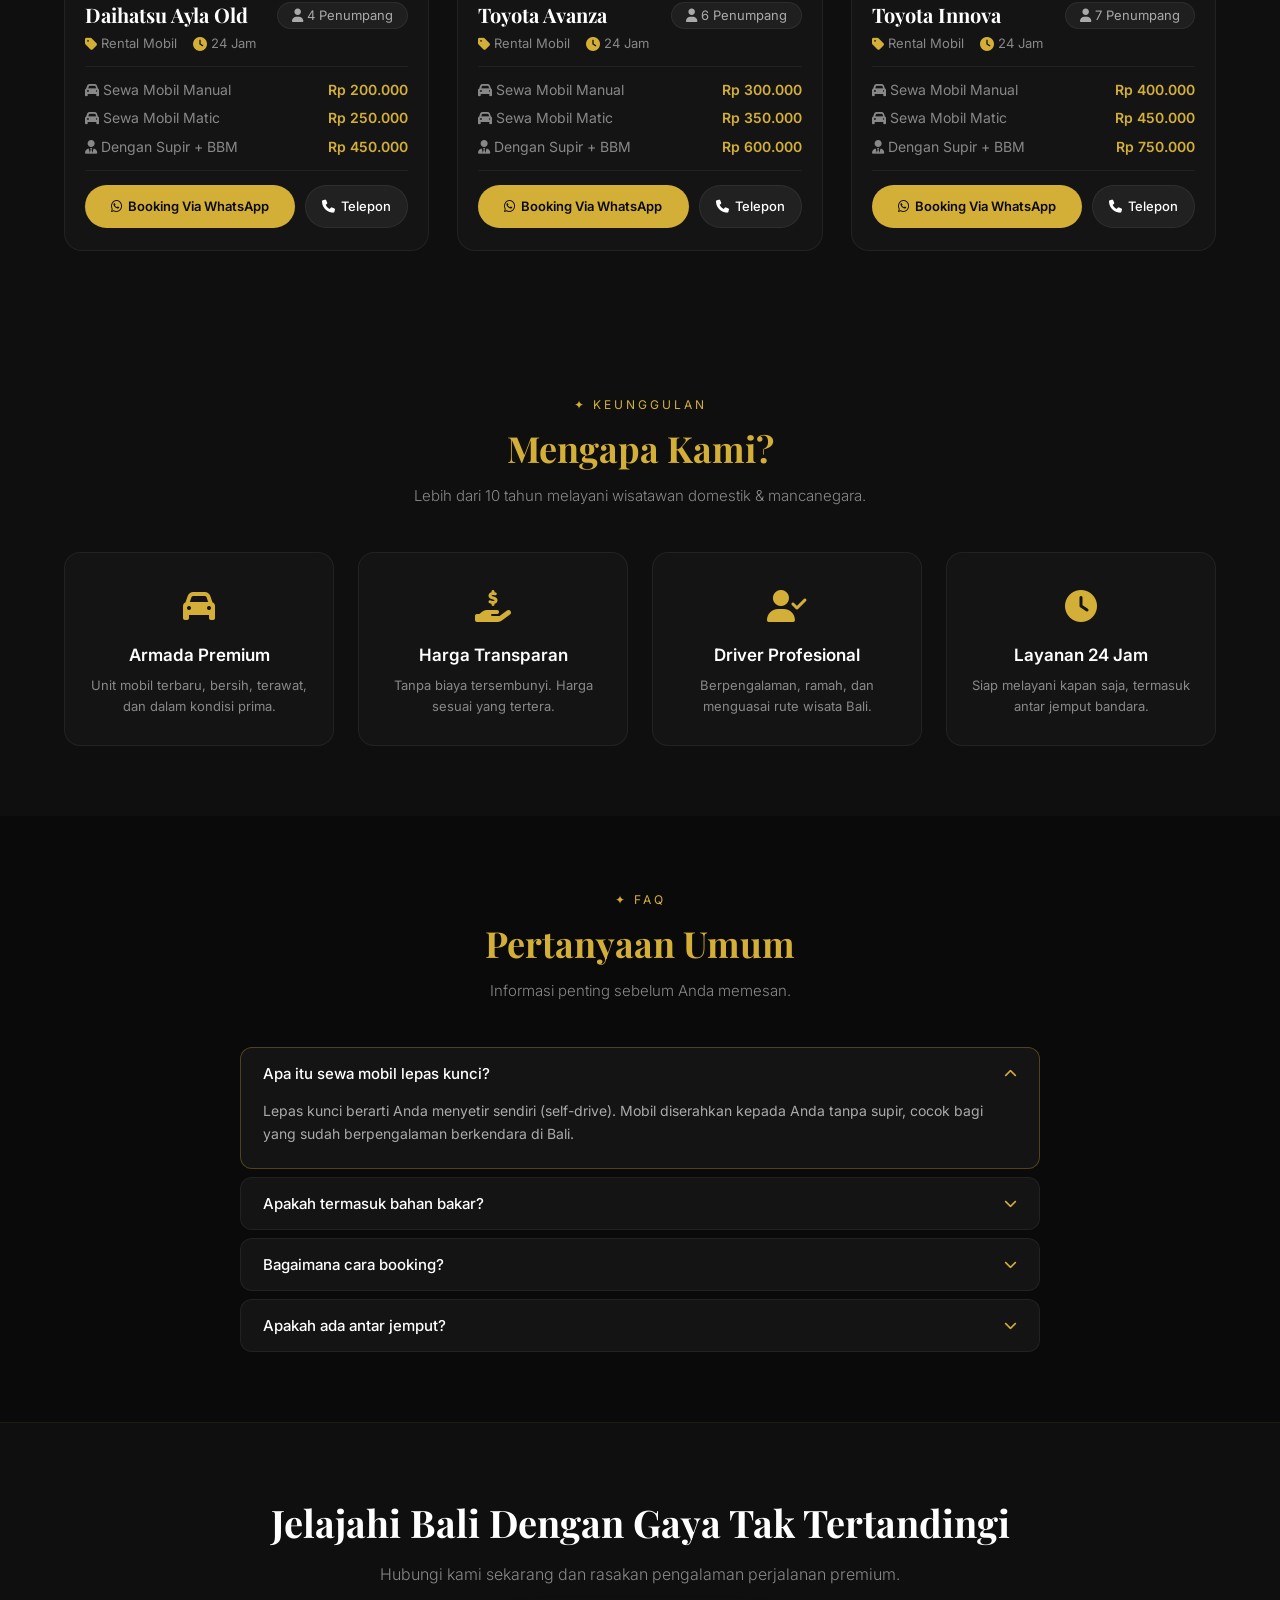
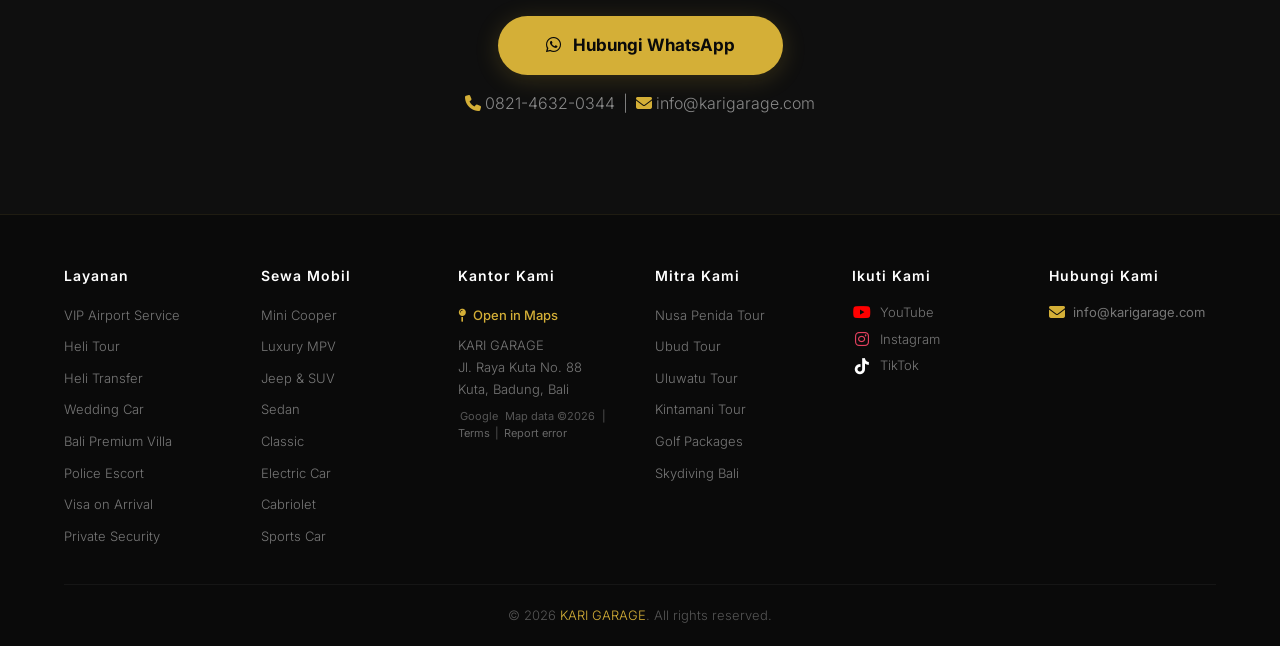
==== commit c896709d: "Menambahkan fitur atau update terjemahan bahasa mandarin" ====
--- a/index.html
+++ b/index.html
@@ -75,11 +75,13 @@
       </nav>
 
       <div class="header-right">
-        <!-- Tombol Switcher Bahasa (ID / EN) -->
+        <!-- Tombol Switcher Bahasa (ID / EN / ZH) -->
         <div class="lang-switcher">
           <button onclick="changeLanguage('id')" id="btn-id" class="lang-btn active">ID</button>
           <span class="lang-divider">|</span>
           <button onclick="changeLanguage('en')" id="btn-en" class="lang-btn">EN</button>
+          <span class="lang-divider">|</span>
+          <button onclick="changeLanguage('zh')" id="btn-zh" class="lang-btn">ZH</button>
         </div>
 
         <a href="https://wa.me/6282146320344" class="btn-wa-header" target="_blank">
@@ -401,7 +403,7 @@
     </div>
   </footer>
 
-  <!-- JavaScript (Sertakan kamus terlebih dahulu sebelum script utama) -->
+  <!-- JavaScript -->
   <script src="js/translations.js"></script>
   <script src="js/script.js"></script>
 </body>
--- a/css/style.css
+++ b/css/style.css
@@ -189,10 +189,12 @@
   position: absolute;
   inset: 0;
   z-index: 1;
-  background: linear-gradient(180deg,
-      rgba(0, 0, 0, 0.3) 0%,
-      rgba(0, 0, 0, 0.55) 50%,
-      rgba(0, 0, 0, 0.75) 100%);
+  background: linear-gradient(
+    180deg,
+    rgba(0, 0, 0, 0.3) 0%,
+    rgba(0, 0, 0, 0.55) 50%,
+    rgba(0, 0, 0, 0.75) 100%
+  );
 }
 
 .hero-content {
@@ -952,10 +954,12 @@
 .tour-detail-overlay {
   position: absolute;
   inset: 0;
-  background: linear-gradient(135deg,
-      rgba(0, 0, 0, 0.8) 0%,
-      rgba(0, 0, 0, 0.5) 50%,
-      rgba(0, 0, 0, 0.3) 100%);
+  background: linear-gradient(
+    135deg,
+    rgba(0, 0, 0, 0.8) 0%,
+    rgba(0, 0, 0, 0.5) 50%,
+    rgba(0, 0, 0, 0.3) 100%
+  );
   z-index: 1;
 }
 
@@ -1915,7 +1919,7 @@
   align-items: center;
 }
 
-.nav-links>li>a {
+.nav-links > li > a {
   color: #e0e0e0;
   font-size: 14px;
   font-weight: 500;
@@ -1925,11 +1929,11 @@
   position: relative;
 }
 
-.nav-links>li>a:hover {
-  color: #d4af37;
-}
-
-.nav-links>li>a::after {
+.nav-links > li > a:hover {
+  color: #d4af37;
+}
+
+.nav-links > li > a::after {
   content: "";
   position: absolute;
   bottom: 0;
@@ -1940,7 +1944,7 @@
   transition: width 0.3s;
 }
 
-.nav-links>li>a:hover::after {
+.nav-links > li > a:hover::after {
   width: 100%;
 }
 
@@ -2030,7 +2034,7 @@
     align-items: stretch;
   }
 
-  .nav-links>li>a {
+  .nav-links > li > a {
     display: block;
     padding: 10px 0;
     font-size: 15px;
@@ -2045,8 +2049,31 @@
     border-radius: 8px;
     padding: 4px 0;
     margin-top: 4px;
-  }
-}
+    max-height: 0;
+    overflow: hidden;
+    transition:
+      max-height 0.3s ease,
+      padding 0.3s ease;
+    padding: 0 0;
+    box-shadow: none;
+    border: none;
+  }
+
+  .dropdown.active .dropdown-menu {
+    max-height: 300px;
+    padding: 4px 0;
+  }
+
+  .dropdown-menu li a {
+    padding: 8px 20px;
+    font-size: 14px;
+  }
+
+  .dropdown.active .dropdown-toggle i {
+    transform: rotate(180deg);
+  }
+}
+
 
 /* ==========================================
    LANGUAGE SWITCHER STYLING
@@ -2092,4 +2119,4 @@
   .lang-btn {
     font-size: 12px;
   }
-}+}
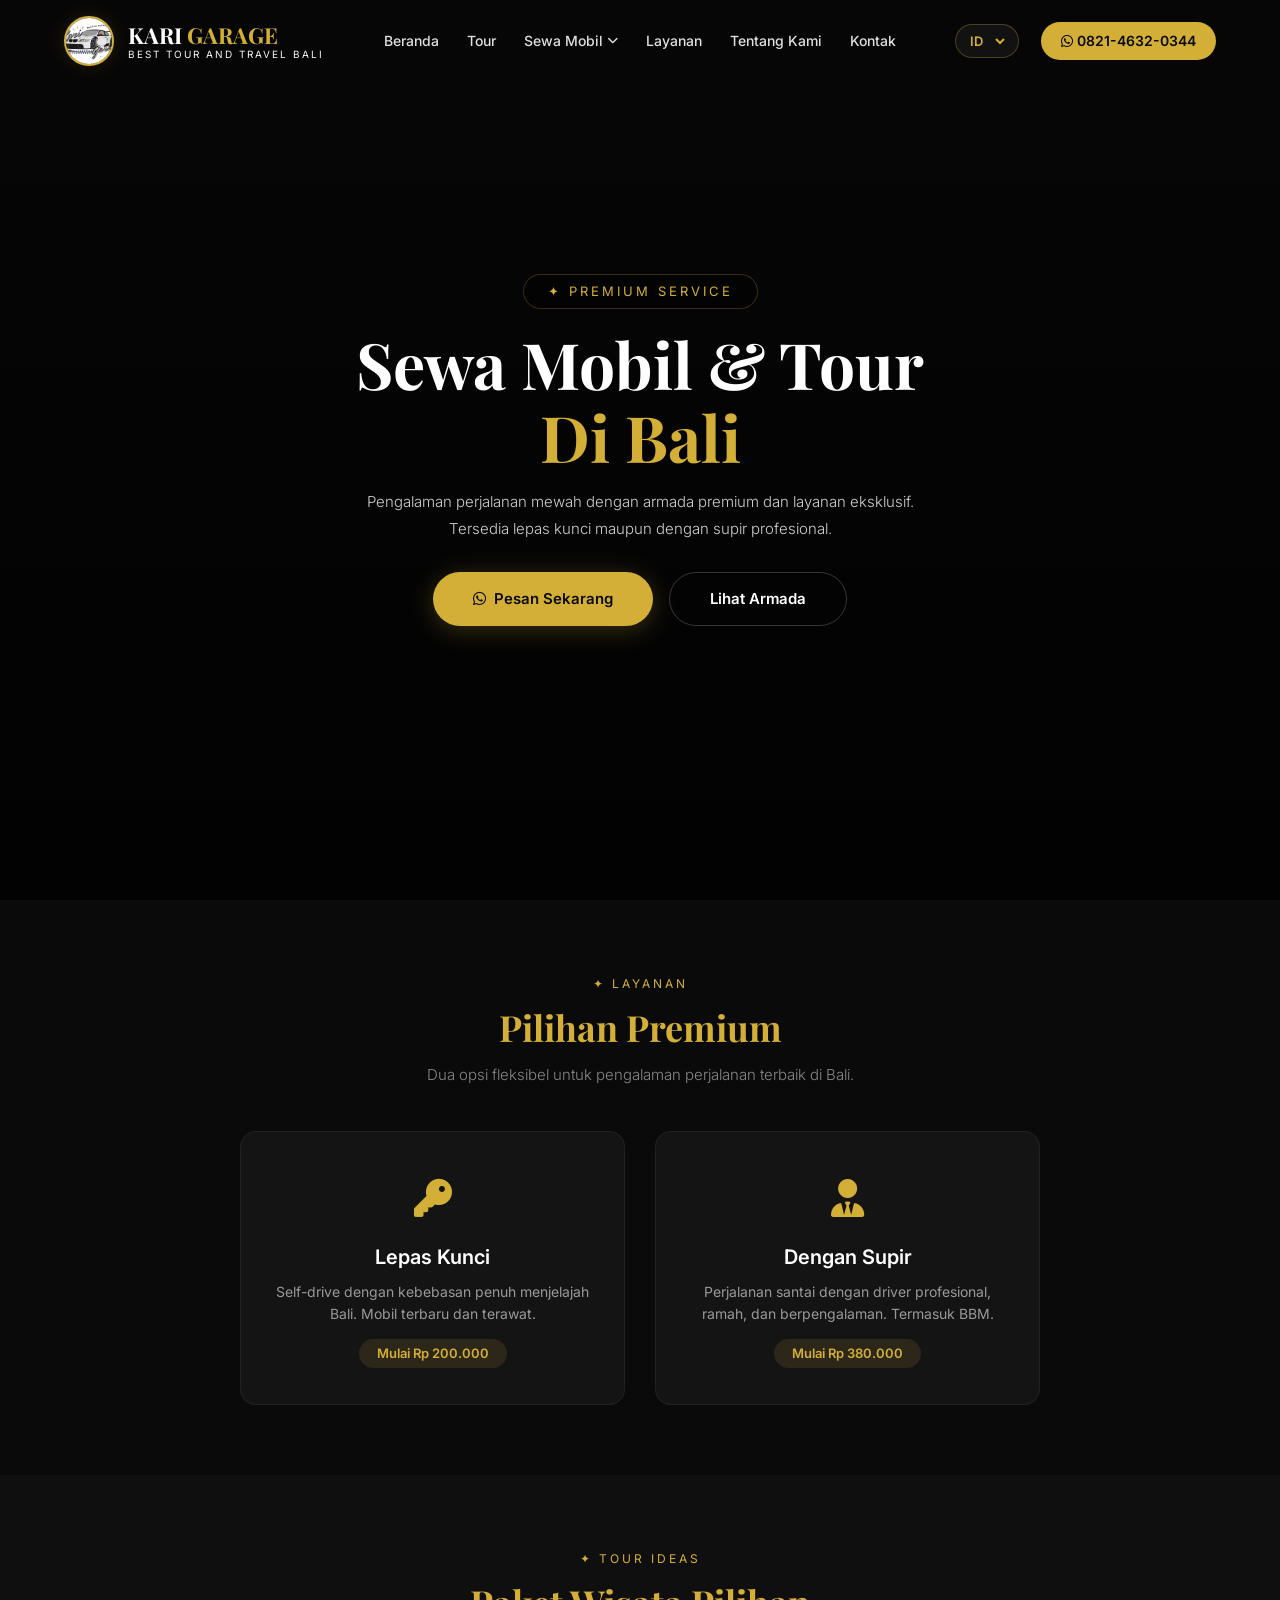
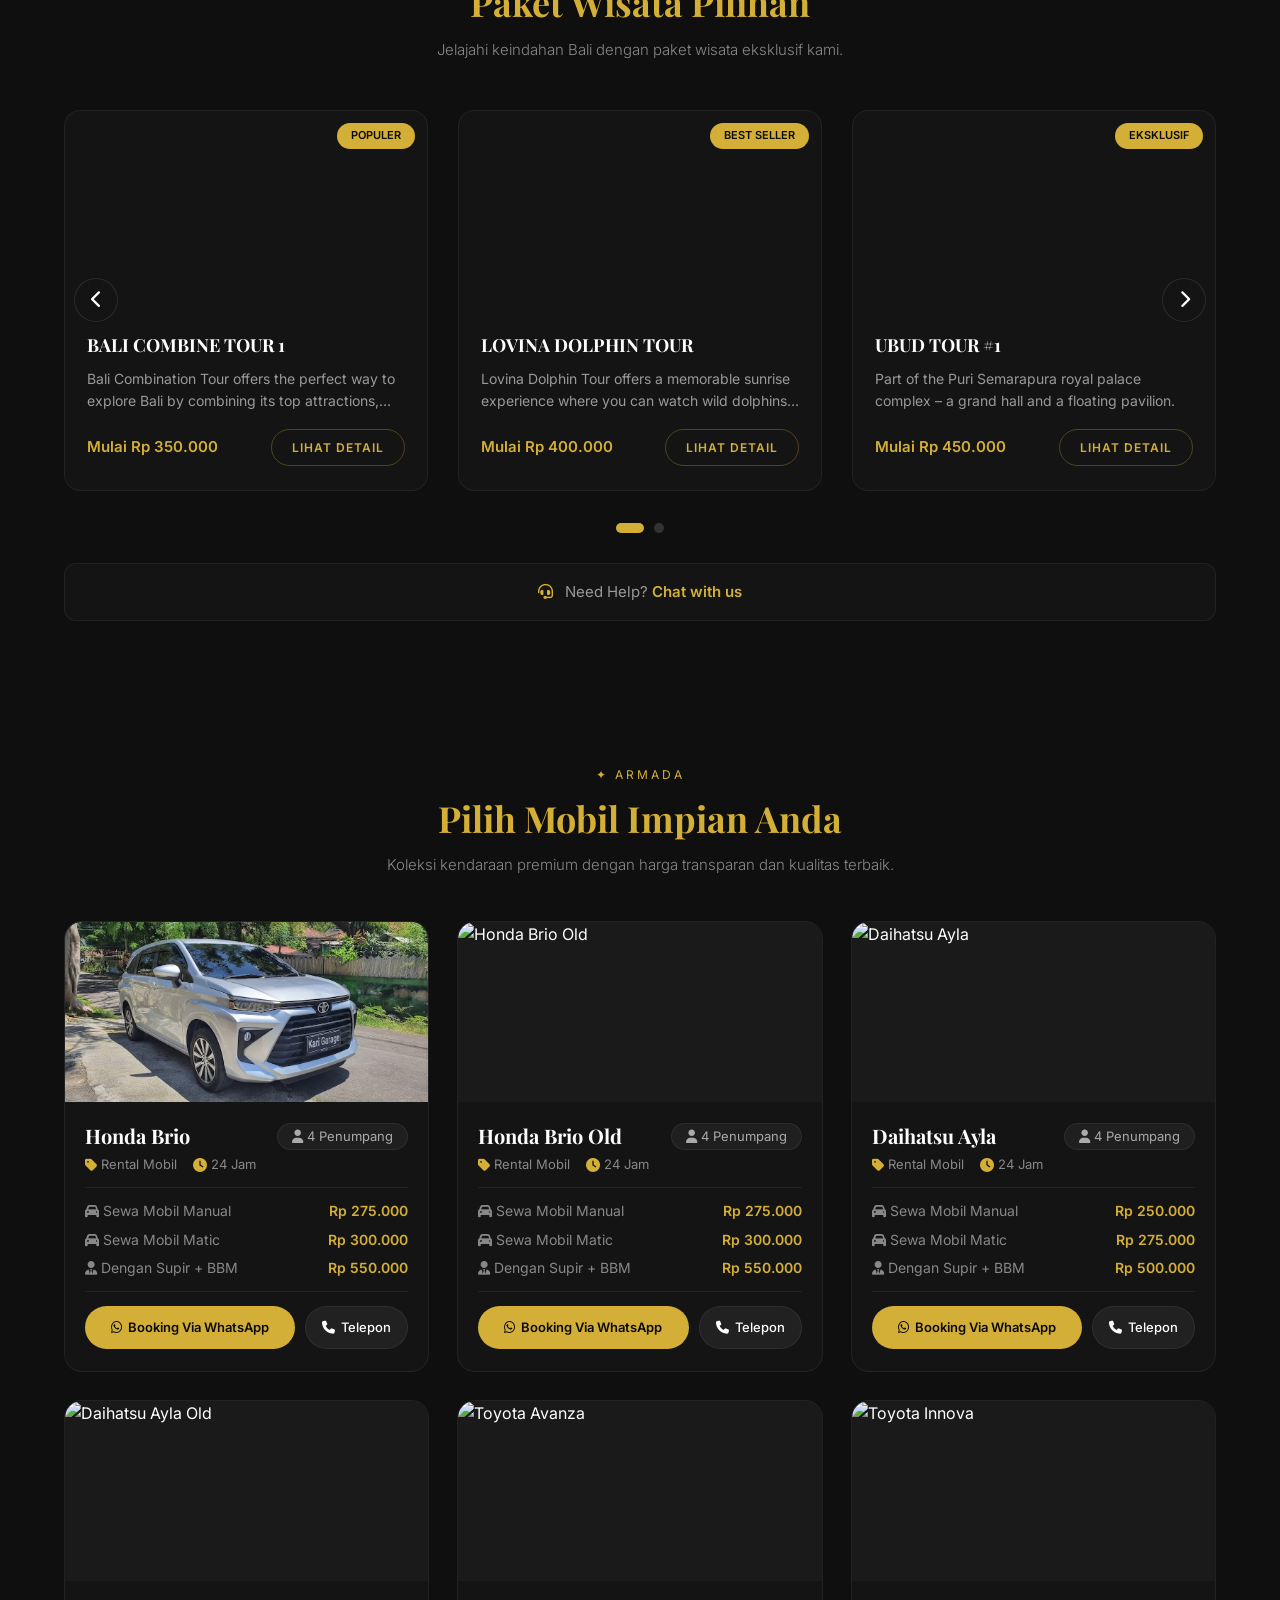
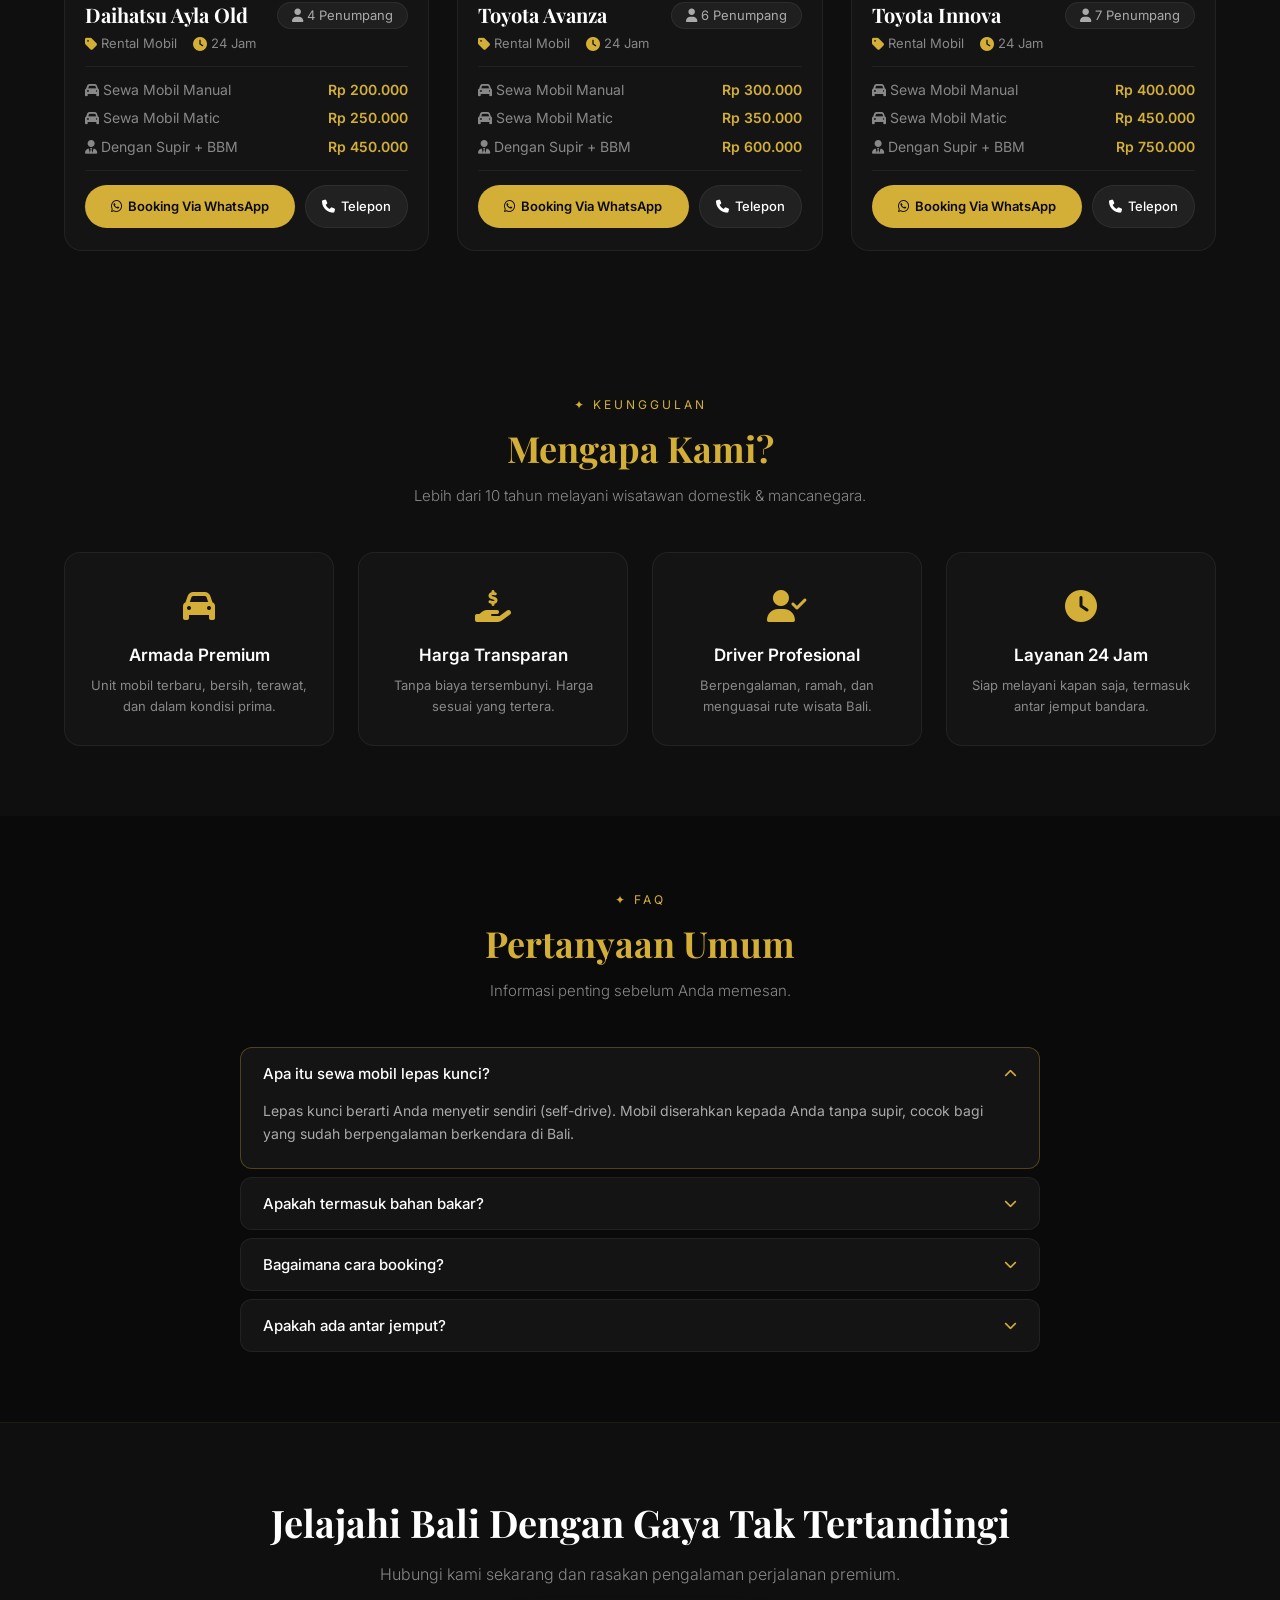
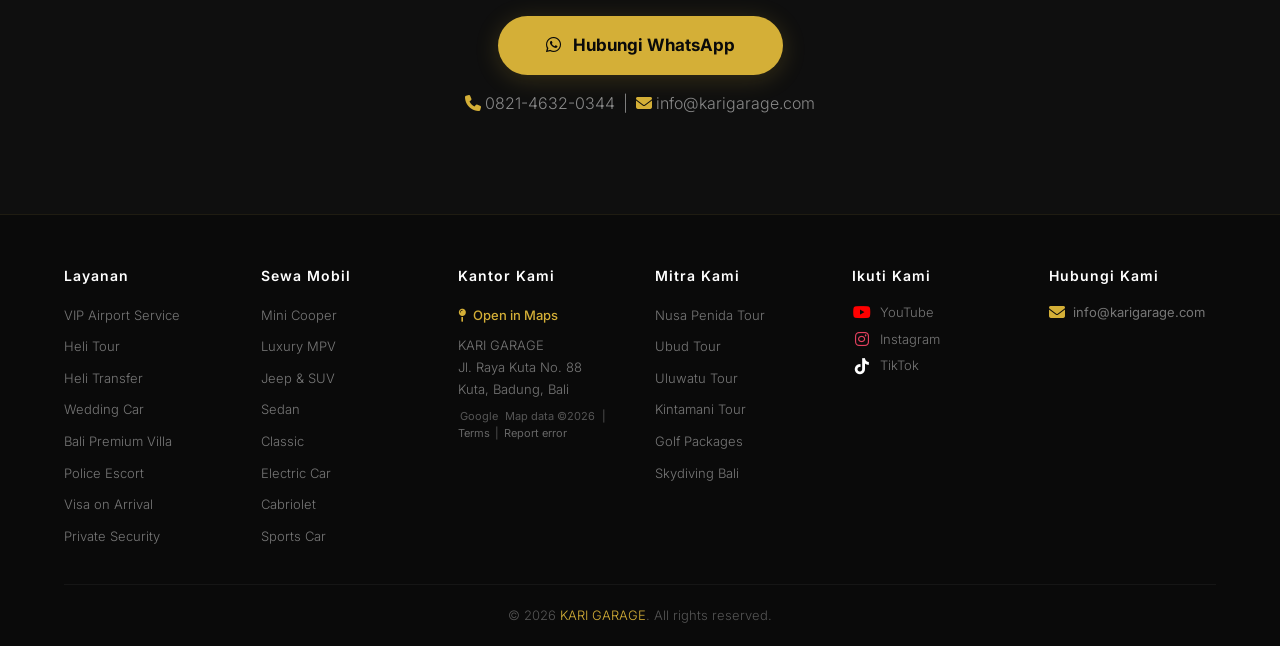
==== commit dcf79e44: "Merubah UI bahasa, dan merubah warna font" ====
--- a/index.html
+++ b/index.html
@@ -1,411 +1,462 @@
 <!doctype html>
 <html lang="id">
-
-<head>
-  <meta charset="UTF-8" />
-  <meta name="viewport" content="width=device-width, initial-scale=1.0" />
-  <title>KARI GARAGE - Tur dan Travel Terbaik di Bali</title>
-
-  <!-- Google Fonts -->
-  <link
-    href="https://fonts.googleapis.com/css2?family=Playfair+Display:wght@400;600;700&family=Inter:wght@300;400;500;600;700&display=swap"
-    rel="stylesheet" />
-
-  <!-- Font Awesome -->
-  <link rel="stylesheet" href="https://cdnjs.cloudflare.com/ajax/libs/font-awesome/6.5.0/css/all.min.css" />
-
-  <!-- CSS -->
-  <link rel="stylesheet" href="css/style.css" />
-</head>
-
-<body>
-  <!-- Navigasi Atas-->
-  <header class="header" id="header">
-    <div class="container">
-      <div class="logo">
-        <div class="logo-wrapper">
-          <div class="logo-circle">
-            <img src="image/logo.jpeg" alt="KARI GARAGE" class="logo-img" />
-          </div>
-          <div class="logo-text">
-            KARI <span>GARAGE</span>
-            <small>Best Tour And Travel Bali</small>
-          </div>
-        </div>
-      </div>
-
-      <!-- Navigasi Desktop -->
-      <nav class="nav-menu" id="navMenu">
-        <ul class="nav-links">
-          <li><a href="index.html" data-i18n="nav_home">Beranda</a></li>
-
-          <!-- Dropdown Tour -->
-          <li class="dropdown">
-            <a href="javascript:void(0)" class="dropdown-toggle">
-              <span data-i18n="nav_tour">Tour</span> <i class="fas fa-chevron-down"></i>
+  <head>
+    <meta charset="UTF-8" />
+    <meta name="viewport" content="width=device-width, initial-scale=1.0" />
+    <title>KARI GARAGE - Tur dan Travel Terbaik di Bali</title>
+
+    <!-- Google Fonts -->
+    <link
+      href="https://fonts.googleapis.com/css2?family=Playfair+Display:wght@400;600;700&family=Inter:wght@300;400;500;600;700&display=swap"
+      rel="stylesheet"
+    />
+
+    <!-- Font Awesome -->
+    <link
+      rel="stylesheet"
+      href="https://cdnjs.cloudflare.com/ajax/libs/font-awesome/6.5.0/css/all.min.css"
+    />
+
+    <!-- CSS -->
+    <link rel="stylesheet" href="css/style.css" />
+  </head>
+
+  <body>
+    <!-- Navigasi Atas-->
+    <header class="header" id="header">
+      <div class="container">
+        <div class="logo">
+          <div class="logo-wrapper">
+            <div class="logo-circle">
+              <img src="image/logo.jpeg" alt="KARI GARAGE" class="logo-img" />
+            </div>
+            <div class="logo-text">
+              KARI <span>GARAGE</span>
+              <small>Best Tour And Travel Bali</small>
+            </div>
+          </div>
+        </div>
+
+        <!-- Navigasi Desktop -->
+        <nav class="nav-menu" id="navMenu">
+          <ul class="nav-links">
+            <li><a href="index.html" data-i18n="nav_home">Beranda</a></li>
+
+            <!-- Dropdown Tour -->
+            <li><a href="#tour" data-i18n="nav_tour">Tour</a></li>
+
+            <!-- Dropdown Rent Car -->
+            <li class="dropdown">
+              <a href="javascript:void(0)" class="dropdown-toggle">
+                <span data-i18n="nav_rent_car">Sewa Mobil</span>
+                <i class="fas fa-chevron-down"></i>
+              </a>
+              <ul class="dropdown-menu">
+                <li><a href="#mobil">Mini Cooper</a></li>
+                <li><a href="#mobil">Luxury MPV</a></li>
+                <li><a href="#mobil">Jeep & SUV</a></li>
+                <li><a href="#mobil">Sedan</a></li>
+                <li><a href="#mobil">Classic</a></li>
+                <li><a href="#mobil">Electric Car</a></li>
+                <li><a href="#mobil">Cabriolet</a></li>
+                <li><a href="#mobil">Sports Car</a></li>
+              </ul>
+            </li>
+
+            <li><a href="#service" data-i18n="nav_service">Layanan</a></li>
+            <li><a href="#about" data-i18n="nav_about">Tentang Kami</a></li>
+            <li><a href="#contact" data-i18n="nav_contact">Kontak</a></li>
+          </ul>
+        </nav>
+
+        <div class="header-right">
+          <!-- Tombol Switcher Bahasa (ID / EN) -->
+          <div class="lang-switcher">
+            <label for="languageSelect" class="sr-only">Pilih bahasa</label>
+            <select
+              id="languageSelect"
+              class="lang-select"
+              onchange="changeLanguage(this.value)"
+            >
+              <option value="id">ID</option>
+              <option value="en">EN</option>
+            </select>
+          </div>
+
+          <a
+            href="https://wa.me/6282146320344"
+            class="btn-wa-header"
+            target="_blank"
+          >
+            <i class="fab fa-whatsapp"></i> 0821-4632-0344
+          </a>
+          <button class="menu-toggle" id="menuToggle">
+            <i class="fas fa-bars"></i>
+          </button>
+        </div>
+      </div>
+    </header>
+
+    <!-- Hero-->
+    <section class="hero">
+      <div class="hero-video">
+        <iframe
+          src="https://www.youtube.com/embed/BFS9n4B_2xA?autoplay=1&mute=1&loop=1&playlist=BFS9n4B_2xA&controls=0&modestbranding=1&rel=0&showinfo=0&iv_load_policy=3&disablekb=1"
+          allow="autoplay; encrypted-media"
+          allowfullscreen
+        >
+        </iframe>
+      </div>
+      <div class="hero-overlay"></div>
+      <div class="container hero-content">
+        <div class="hero-badge" data-i18n="hero_badge">✦ Premium Service</div>
+        <h1 data-i18n="hero_title">
+          Sewa Mobil &amp; Tour<br />
+          <span>Di Bali</span>
+        </h1>
+        <p data-i18n="hero_desc">
+          Pengalaman perjalanan mewah dengan armada premium dan layanan
+          eksklusif.<br />
+          Tersedia lepas kunci maupun dengan supir profesional.
+        </p>
+        <div class="hero-buttons">
+          <a
+            href="https://wa.me/6282146320344"
+            class="btn-primary"
+            target="_blank"
+          >
+            <i class="fab fa-whatsapp"></i>
+            <span data-i18n="btn_book_now">Pesan Sekarang</span>
+          </a>
+          <a href="#mobil" class="btn-secondary" data-i18n="btn_view_fleet"
+            >Lihat Armada</a
+          >
+        </div>
+      </div>
+    </section>
+
+    <!-- Layanan -->
+    <section id="service">
+      <div class="container">
+        <div class="section-header">
+          <span class="section-tag" data-i18n="service_tag">✦ Layanan</span>
+          <h2 class="section-title">
+            <span data-i18n="service_title">Pilihan Premium</span>
+          </h2>
+          <p class="section-sub" data-i18n="service_sub">
+            Dua opsi fleksibel untuk pengalaman perjalanan terbaik di Bali.
+          </p>
+        </div>
+        <div class="service-grid">
+          <div class="service-card">
+            <div class="icon"><i class="fas fa-key"></i></div>
+            <h3 data-i18n="self_drive_title">Lepas Kunci</h3>
+            <p data-i18n="self_drive_desc">
+              Self-drive dengan kebebasan penuh menjelajah Bali. Mobil terbaru
+              dan terawat.
+            </p>
+            <span class="service-tag" data-i18n="self_drive_price"
+              >Mulai Rp 200.000</span
+            >
+          </div>
+          <div class="service-card">
+            <div class="icon"><i class="fas fa-user-tie"></i></div>
+            <h3 data-i18n="with_driver_title">Dengan Supir</h3>
+            <p data-i18n="with_driver_desc">
+              Perjalanan santai dengan driver profesional, ramah, dan
+              berpengalaman. Termasuk BBM.
+            </p>
+            <span class="service-tag" data-i18n="with_driver_price"
+              >Mulai Rp 380.000</span
+            >
+          </div>
+        </div>
+      </div>
+    </section>
+
+    <!-- List Destinasi  -->
+    <section class="tour-ideas" id="tour">
+      <div class="container">
+        <div class="section-header">
+          <span class="section-tag" data-i18n="tour_tag">✦ Tour Ideas</span>
+          <h2 class="section-title">
+            <span data-i18n="tour_title">Paket Wisata Pilihan</span>
+          </h2>
+          <p class="section-sub" data-i18n="tour_sub">
+            Jelajahi keindahan Bali dengan paket wisata eksklusif kami.
+          </p>
+        </div>
+
+        <!-- Pembungkus -->
+        <div class="tour-slider-wrapper">
+          <div class="tour-slider-container" id="tourSliderContainer">
+            <!-- dari javascript -->
+          </div>
+
+          <!-- Tombol Navigasi -->
+          <button class="slider-btn prev-btn" id="tourPrevBtn">
+            <i class="fas fa-chevron-left"></i>
+          </button>
+          <button class="slider-btn next-btn" id="tourNextBtn">
+            <i class="fas fa-chevron-right"></i>
+          </button>
+        </div>
+
+        <!-- Indikator Dots -->
+        <div class="slider-dots" id="tourDots"></div>
+
+        <div class="tour-help">
+          <p>
+            <i class="fas fa-headset"></i>
+            <span data-i18n="need_help">Need Help?</span>
+            <a
+              href="https://wa.me/6282146320344"
+              target="_blank"
+              data-i18n="chat_us"
+              >Chat with us</a
+            >
+          </p>
+        </div>
+      </div>
+    </section>
+
+    <!-- Daftar Mobil -->
+    <section id="mobil" class="cars-section">
+      <div class="container">
+        <div class="section-header">
+          <span class="section-tag" data-i18n="car_tag">✦ Armada</span>
+          <h2 class="section-title">
+            <span data-i18n="car_title">Pilih Mobil Impian Anda</span>
+          </h2>
+          <p class="section-sub" data-i18n="car_sub">
+            Koleksi kendaraan premium dengan harga transparan dan kualitas
+            terbaik.
+          </p>
+        </div>
+        <div class="cars-grid" id="carsGrid">
+          <!-- Kartu mobil digenerate oleh JavaScript -->
+        </div>
+      </div>
+    </section>
+
+    <!-- Keunggulan -->
+    <section id="about" class="advantages-section">
+      <div class="container">
+        <div class="section-header">
+          <span class="section-tag" data-i18n="why_tag">✦ Keunggulan</span>
+          <h2 class="section-title">
+            <span data-i18n="why_title">Mengapa Kami?</span>
+          </h2>
+          <p class="section-sub" data-i18n="why_sub">
+            Lebih dari 10 tahun melayani wisatawan domestik &amp; mancanegara.
+          </p>
+        </div>
+        <div class="why-grid">
+          <div class="why-card">
+            <div class="icon"><i class="fas fa-car"></i></div>
+            <h3 data-i18n="why_1_title">Armada Premium</h3>
+            <p data-i18n="why_1_desc">
+              Unit mobil terbaru, bersih, terawat, dan dalam kondisi prima.
+            </p>
+          </div>
+          <div class="why-card">
+            <div class="icon"><i class="fas fa-hand-holding-usd"></i></div>
+            <h3 data-i18n="why_2_title">Harga Transparan</h3>
+            <p data-i18n="why_2_desc">
+              Tanpa biaya tersembunyi. Harga sesuai yang tertera.
+            </p>
+          </div>
+          <div class="why-card">
+            <div class="icon"><i class="fas fa-user-check"></i></div>
+            <h3 data-i18n="why_3_title">Driver Profesional</h3>
+            <p data-i18n="why_3_desc">
+              Berpengalaman, ramah, dan menguasai rute wisata Bali.
+            </p>
+          </div>
+          <div class="why-card">
+            <div class="icon"><i class="fas fa-clock"></i></div>
+            <h3 data-i18n="why_4_title">Layanan 24 Jam</h3>
+            <p data-i18n="why_4_desc">
+              Siap melayani kapan saja, termasuk antar jemput bandara.
+            </p>
+          </div>
+        </div>
+      </div>
+    </section>
+
+    <!-- FAQ -->
+    <section class="faq-section">
+      <div class="container">
+        <div class="section-header">
+          <span class="section-tag" data-i18n="faq_tag">✦ FAQ</span>
+          <h2 class="section-title">
+            <span data-i18n="faq_title">Pertanyaan Umum</span>
+          </h2>
+          <p class="section-sub" data-i18n="faq_sub">
+            Informasi penting sebelum Anda memesan.
+          </p>
+        </div>
+
+        <div class="faq-list">
+          <div class="faq-item active">
+            <button class="faq-question">
+              <span data-i18n="faq_q1">Apa itu sewa mobil lepas kunci?</span>
+              <i class="fas fa-chevron-down"></i>
+            </button>
+            <div class="faq-answer" data-i18n="faq_a1">
+              Lepas kunci berarti Anda menyetir sendiri (self-drive). Mobil
+              diserahkan kepada Anda tanpa supir, cocok bagi yang sudah
+              berpengalaman berkendara di Bali.
+            </div>
+          </div>
+          <div class="faq-item">
+            <button class="faq-question">
+              <span data-i18n="faq_q2">Apakah termasuk bahan bakar?</span>
+              <i class="fas fa-chevron-down"></i>
+            </button>
+            <div class="faq-answer" data-i18n="faq_a2">
+              Untuk paket dengan supir, bahan bakar (BBM) sudah termasuk. Untuk
+              paket lepas kunci, BBM menjadi tanggungan penyewa.
+            </div>
+          </div>
+          <div class="faq-item">
+            <button class="faq-question">
+              <span data-i18n="faq_q3">Bagaimana cara booking?</span>
+              <i class="fas fa-chevron-down"></i>
+            </button>
+            <div class="faq-answer" data-i18n="faq_a3">
+              Cukup hubungi kami via WhatsApp atau telepon. Kami akan membantu
+              memilih mobil sesuai kebutuhan dan mengatur jadwal pengambilan /
+              pengantaran.
+            </div>
+          </div>
+          <div class="faq-item">
+            <button class="faq-question">
+              <span data-i18n="faq_q4">Apakah ada antar jemput?</span>
+              <i class="fas fa-chevron-down"></i>
+            </button>
+            <div class="faq-answer" data-i18n="faq_a4">
+              Ya, kami menyediakan antar jemput gratis dari Bandara I Gusti
+              Ngurah Rai atau hotel Anda di area Bali.
+            </div>
+          </div>
+        </div>
+      </div>
+    </section>
+
+    <!-- CTA -->
+    <section id="contact" class="cta-section">
+      <div class="container">
+        <h2 data-i18n="cta_title">Jelajahi Bali Dengan Gaya Tak Tertandingi</h2>
+        <p data-i18n="cta_sub">
+          Hubungi kami sekarang dan rasakan pengalaman perjalanan premium.
+        </p>
+        <a href="https://wa.me/6282146320344" class="cta-btn" target="_blank">
+          <i class="fab fa-whatsapp"></i>
+          <span data-i18n="cta_btn">Hubungi WhatsApp</span>
+        </a>
+        <p class="cta-contact">
+          <i class="fas fa-phone"></i> 0821-4632-0344 &nbsp;|&nbsp;
+          <i class="fas fa-envelope"></i> info@karigarage.com
+        </p>
+      </div>
+    </section>
+
+    <!-- FOOTER -->
+    <footer class="footer-new">
+      <div class="container">
+        <div class="footer-grid">
+          <div class="footer-col">
+            <h4 data-i18n="footer_service">Service</h4>
+            <ul>
+              <li><a href="#">VIP Airport Service</a></li>
+              <li><a href="#">Heli Tour</a></li>
+              <li><a href="#">Heli Transfer</a></li>
+              <li><a href="#">Wedding Car</a></li>
+              <li><a href="#">Bali Premium Villa</a></li>
+              <li><a href="#">Police Escort</a></li>
+              <li><a href="#">Visa on Arrival</a></li>
+              <li><a href="#">Private Security</a></li>
+            </ul>
+          </div>
+
+          <div class="footer-col">
+            <h4 data-i18n="footer_rent_car">Rent Car</h4>
+            <ul>
+              <li><a href="#">Mini Cooper</a></li>
+              <li><a href="#">Luxury MPV</a></li>
+              <li><a href="#">Jeep &amp; SUV</a></li>
+              <li><a href="#">Sedan</a></li>
+              <li><a href="#">Classic</a></li>
+              <li><a href="#">Electric Car</a></li>
+              <li><a href="#">Cabriolet</a></li>
+              <li><a href="#">Sports Car</a></li>
+            </ul>
+          </div>
+
+          <div class="footer-col">
+            <h4 data-i18n="footer_office">Our Office</h4>
+            <a href="#" class="maps-link">
+              <i class="fas fa-map-pin"></i> Open in Maps
             </a>
-            <ul class="dropdown-menu">
-              <li><a href="tour-detail.html?id=5">Bedugul Tour</a></li>
-              <li><a href="tour-detail.html?id=11">Kintamani Tour</a></li>
-              <li><a href="tour-detail.html?id=10">Uluwatu Tour</a></li>
+            <p class="office-address">
+              KARI GARAGE<br />
+              Jl. Raya Kuta No. 88<br />
+              Kuta, Badung, Bali
+            </p>
+            <div class="maps-credit">
+              <span>Google</span>
+              <span>Map data &copy;2026</span>
+              <span>|</span>
+              <a href="#">Terms</a>
+              <span>|</span>
+              <a href="#">Report error</a>
+            </div>
+          </div>
+
+          <div class="footer-col">
+            <h4 data-i18n="footer_partner">Our Partner</h4>
+            <ul>
+              <li><a href="#">Nusa Penida Tour</a></li>
+              <li><a href="#">Ubud Tour</a></li>
+              <li><a href="#">Uluwatu Tour</a></li>
+              <li><a href="#">Kintamani Tour</a></li>
+              <li><a href="#">Golf Packages</a></li>
+              <li><a href="#">Skydiving Bali</a></li>
             </ul>
-          </li>
-
-          <!-- Dropdown Rent Car -->
-          <li class="dropdown">
-            <a href="javascript:void(0)" class="dropdown-toggle">
-              <span data-i18n="nav_rent_car">Sewa Mobil</span> <i class="fas fa-chevron-down"></i>
-            </a>
-            <ul class="dropdown-menu">
-              <li><a href="#mobil">Mini Cooper</a></li>
-              <li><a href="#mobil">Luxury MPV</a></li>
-              <li><a href="#mobil">Jeep & SUV</a></li>
-              <li><a href="#mobil">Sedan</a></li>
-              <li><a href="#mobil">Classic</a></li>
-              <li><a href="#mobil">Electric Car</a></li>
-              <li><a href="#mobil">Cabriolet</a></li>
-              <li><a href="#mobil">Sports Car</a></li>
+          </div>
+
+          <div class="footer-col">
+            <h4 data-i18n="footer_follow">Follow Us</h4>
+            <ul class="social-links">
+              <li>
+                <a href="#"><i class="fab fa-youtube"></i> YouTube</a>
+              </li>
+              <li>
+                <a href="#"><i class="fab fa-instagram"></i> Instagram</a>
+              </li>
+              <li>
+                <a href="#"><i class="fab fa-tiktok"></i> TikTok</a>
+              </li>
             </ul>
-          </li>
-
-          <li><a href="#service" data-i18n="nav_service">Layanan</a></li>
-          <li><a href="#about" data-i18n="nav_about">Tentang Kami</a></li>
-          <li><a href="#contact" data-i18n="nav_contact">Kontak</a></li>
-        </ul>
-      </nav>
-
-      <div class="header-right">
-        <!-- Tombol Switcher Bahasa (ID / EN / ZH) -->
-        <div class="lang-switcher">
-          <button onclick="changeLanguage('id')" id="btn-id" class="lang-btn active">ID</button>
-          <span class="lang-divider">|</span>
-          <button onclick="changeLanguage('en')" id="btn-en" class="lang-btn">EN</button>
-          <span class="lang-divider">|</span>
-          <button onclick="changeLanguage('zh')" id="btn-zh" class="lang-btn">ZH</button>
-        </div>
-
-        <a href="https://wa.me/6282146320344" class="btn-wa-header" target="_blank">
-          <i class="fab fa-whatsapp"></i> 0821-4632-0344
-        </a>
-        <button class="menu-toggle" id="menuToggle">
-          <i class="fas fa-bars"></i>
-        </button>
-      </div>
-    </div>
-  </header>
-
-  <!-- Hero-->
-  <section class="hero">
-    <div class="hero-video">
-      <iframe
-        src="https://www.youtube.com/embed/BFS9n4B_2xA?autoplay=1&mute=1&loop=1&playlist=BFS9n4B_2xA&controls=0&modestbranding=1&rel=0&showinfo=0&iv_load_policy=3&disablekb=1"
-        allow="autoplay; encrypted-media" allowfullscreen>
-      </iframe>
-    </div>
-    <div class="hero-overlay"></div>
-    <div class="container hero-content">
-      <div class="hero-badge" data-i18n="hero_badge">✦ Premium Service</div>
-      <h1 data-i18n="hero_title">
-        Sewa Mobil &amp; Tour<br />
-        <span>Di Bali</span>
-      </h1>
-      <p data-i18n="hero_desc">
-        Pengalaman perjalanan mewah dengan armada premium dan layanan eksklusif.<br />
-        Tersedia lepas kunci maupun dengan supir profesional.
-      </p>
-      <div class="hero-buttons">
-        <a href="https://wa.me/6282146320344" class="btn-primary" target="_blank">
-          <i class="fab fa-whatsapp"></i> <span data-i18n="btn_book_now">Pesan Sekarang</span>
-        </a>
-        <a href="#mobil" class="btn-secondary" data-i18n="btn_view_fleet">Lihat Armada</a>
-      </div>
-    </div>
-  </section>
-
-  <!-- Layanan -->
-  <section id="service">
-    <div class="container">
-      <div class="section-header">
-        <span class="section-tag" data-i18n="service_tag">✦ Layanan</span>
-        <h2 class="section-title"><span data-i18n="service_title">Pilihan Premium</span></h2>
-        <p class="section-sub" data-i18n="service_sub">
-          Dua opsi fleksibel untuk pengalaman perjalanan terbaik di Bali.
-        </p>
-      </div>
-      <div class="service-grid">
-        <div class="service-card">
-          <div class="icon"><i class="fas fa-key"></i></div>
-          <h3 data-i18n="self_drive_title">Lepas Kunci</h3>
-          <p data-i18n="self_drive_desc">
-            Self-drive dengan kebebasan penuh menjelajah Bali. Mobil terbaru dan terawat.
-          </p>
-          <span class="service-tag" data-i18n="self_drive_price">Mulai Rp 200.000</span>
-        </div>
-        <div class="service-card">
-          <div class="icon"><i class="fas fa-user-tie"></i></div>
-          <h3 data-i18n="with_driver_title">Dengan Supir</h3>
-          <p data-i18n="with_driver_desc">
-            Perjalanan santai dengan driver profesional, ramah, dan berpengalaman. Termasuk BBM.
-          </p>
-          <span class="service-tag" data-i18n="with_driver_price">Mulai Rp 380.000</span>
-        </div>
-      </div>
-    </div>
-  </section>
-
-  <!-- List Destinasi  -->
-  <section class="tour-ideas" id="tour">
-    <div class="container">
-      <div class="section-header">
-        <span class="section-tag" data-i18n="tour_tag">✦ Tour Ideas</span>
-        <h2 class="section-title"><span data-i18n="tour_title">Paket Wisata Pilihan</span></h2>
-        <p class="section-sub" data-i18n="tour_sub">
-          Jelajahi keindahan Bali dengan paket wisata eksklusif kami.
-        </p>
-      </div>
-
-      <!-- Pembungkus -->
-      <div class="tour-slider-wrapper">
-        <div class="tour-slider-container" id="tourSliderContainer">
-          <!-- dari javascript -->
-        </div>
-
-        <!-- Tombol Navigasi -->
-        <button class="slider-btn prev-btn" id="tourPrevBtn">
-          <i class="fas fa-chevron-left"></i>
-        </button>
-        <button class="slider-btn next-btn" id="tourNextBtn">
-          <i class="fas fa-chevron-right"></i>
-        </button>
-      </div>
-
-      <!-- Indikator Dots -->
-      <div class="slider-dots" id="tourDots"></div>
-
-      <div class="tour-help">
-        <p>
-          <i class="fas fa-headset"></i> <span data-i18n="need_help">Need Help?</span>
-          <a href="https://wa.me/6282146320344" target="_blank" data-i18n="chat_us">Chat with us</a>
-        </p>
-      </div>
-    </div>
-  </section>
-
-  <!-- Daftar Mobil -->
-  <section id="mobil" class="cars-section">
-    <div class="container">
-      <div class="section-header">
-        <span class="section-tag" data-i18n="car_tag">✦ Armada</span>
-        <h2 class="section-title"><span data-i18n="car_title">Pilih Mobil Impian Anda</span></h2>
-        <p class="section-sub" data-i18n="car_sub">
-          Koleksi kendaraan premium dengan harga transparan dan kualitas terbaik.
-        </p>
-      </div>
-      <div class="cars-grid" id="carsGrid">
-        <!-- Kartu mobil digenerate oleh JavaScript -->
-      </div>
-    </div>
-  </section>
-
-  <!-- Keunggulan -->
-  <section id="about" class="advantages-section">
-    <div class="container">
-      <div class="section-header">
-        <span class="section-tag" data-i18n="why_tag">✦ Keunggulan</span>
-        <h2 class="section-title"><span data-i18n="why_title">Mengapa Kami?</span></h2>
-        <p class="section-sub" data-i18n="why_sub">
-          Lebih dari 10 tahun melayani wisatawan domestik &amp; mancanegara.
-        </p>
-      </div>
-      <div class="why-grid">
-        <div class="why-card">
-          <div class="icon"><i class="fas fa-car"></i></div>
-          <h3 data-i18n="why_1_title">Armada Premium</h3>
-          <p data-i18n="why_1_desc">Unit mobil terbaru, bersih, terawat, dan dalam kondisi prima.</p>
-        </div>
-        <div class="why-card">
-          <div class="icon"><i class="fas fa-hand-holding-usd"></i></div>
-          <h3 data-i18n="why_2_title">Harga Transparan</h3>
-          <p data-i18n="why_2_desc">Tanpa biaya tersembunyi. Harga sesuai yang tertera.</p>
-        </div>
-        <div class="why-card">
-          <div class="icon"><i class="fas fa-user-check"></i></div>
-          <h3 data-i18n="why_3_title">Driver Profesional</h3>
-          <p data-i18n="why_3_desc">Berpengalaman, ramah, dan menguasai rute wisata Bali.</p>
-        </div>
-        <div class="why-card">
-          <div class="icon"><i class="fas fa-clock"></i></div>
-          <h3 data-i18n="why_4_title">Layanan 24 Jam</h3>
-          <p data-i18n="why_4_desc">Siap melayani kapan saja, termasuk antar jemput bandara.</p>
-        </div>
-      </div>
-    </div>
-  </section>
-
-  <!-- FAQ -->
-  <section class="faq-section">
-    <div class="container">
-      <div class="section-header">
-        <span class="section-tag" data-i18n="faq_tag">✦ FAQ</span>
-        <h2 class="section-title"><span data-i18n="faq_title">Pertanyaan Umum</span></h2>
-        <p class="section-sub" data-i18n="faq_sub">Informasi penting sebelum Anda memesan.</p>
-      </div>
-
-      <div class="faq-list">
-        <div class="faq-item active">
-          <button class="faq-question">
-            <span data-i18n="faq_q1">Apa itu sewa mobil lepas kunci?</span>
-            <i class="fas fa-chevron-down"></i>
-          </button>
-          <div class="faq-answer" data-i18n="faq_a1">
-            Lepas kunci berarti Anda menyetir sendiri (self-drive). Mobil diserahkan kepada Anda tanpa supir, cocok bagi
-            yang sudah berpengalaman berkendara di Bali.
-          </div>
-        </div>
-        <div class="faq-item">
-          <button class="faq-question">
-            <span data-i18n="faq_q2">Apakah termasuk bahan bakar?</span>
-            <i class="fas fa-chevron-down"></i>
-          </button>
-          <div class="faq-answer" data-i18n="faq_a2">
-            Untuk paket dengan supir, bahan bakar (BBM) sudah termasuk. Untuk paket lepas kunci, BBM menjadi tanggungan
-            penyewa.
-          </div>
-        </div>
-        <div class="faq-item">
-          <button class="faq-question">
-            <span data-i18n="faq_q3">Bagaimana cara booking?</span>
-            <i class="fas fa-chevron-down"></i>
-          </button>
-          <div class="faq-answer" data-i18n="faq_a3">
-            Cukup hubungi kami via WhatsApp atau telepon. Kami akan membantu memilih mobil sesuai kebutuhan dan mengatur
-            jadwal pengambilan / pengantaran.
-          </div>
-        </div>
-        <div class="faq-item">
-          <button class="faq-question">
-            <span data-i18n="faq_q4">Apakah ada antar jemput?</span>
-            <i class="fas fa-chevron-down"></i>
-          </button>
-          <div class="faq-answer" data-i18n="faq_a4">
-            Ya, kami menyediakan antar jemput gratis dari Bandara I Gusti Ngurah Rai atau hotel Anda di area Bali.
-          </div>
-        </div>
-      </div>
-    </div>
-  </section>
-
-  <!-- CTA -->
-  <section id="contact" class="cta-section">
-    <div class="container">
-      <h2 data-i18n="cta_title">Jelajahi Bali Dengan Gaya Tak Tertandingi</h2>
-      <p data-i18n="cta_sub">Hubungi kami sekarang dan rasakan pengalaman perjalanan premium.</p>
-      <a href="https://wa.me/6282146320344" class="cta-btn" target="_blank">
-        <i class="fab fa-whatsapp"></i> <span data-i18n="cta_btn">Hubungi WhatsApp</span>
-      </a>
-      <p class="cta-contact">
-        <i class="fas fa-phone"></i> 0821-4632-0344 &nbsp;|&nbsp;
-        <i class="fas fa-envelope"></i> info@karigarage.com
-      </p>
-    </div>
-  </section>
-
-  <!-- FOOTER -->
-  <footer class="footer-new">
-    <div class="container">
-      <div class="footer-grid">
-        <div class="footer-col">
-          <h4 data-i18n="footer_service">Service</h4>
-          <ul>
-            <li><a href="#">VIP Airport Service</a></li>
-            <li><a href="#">Heli Tour</a></li>
-            <li><a href="#">Heli Transfer</a></li>
-            <li><a href="#">Wedding Car</a></li>
-            <li><a href="#">Bali Premium Villa</a></li>
-            <li><a href="#">Police Escort</a></li>
-            <li><a href="#">Visa on Arrival</a></li>
-            <li><a href="#">Private Security</a></li>
-          </ul>
-        </div>
-
-        <div class="footer-col">
-          <h4 data-i18n="footer_rent_car">Rent Car</h4>
-          <ul>
-            <li><a href="#">Mini Cooper</a></li>
-            <li><a href="#">Luxury MPV</a></li>
-            <li><a href="#">Jeep &amp; SUV</a></li>
-            <li><a href="#">Sedan</a></li>
-            <li><a href="#">Classic</a></li>
-            <li><a href="#">Electric Car</a></li>
-            <li><a href="#">Cabriolet</a></li>
-            <li><a href="#">Sports Car</a></li>
-          </ul>
-        </div>
-
-        <div class="footer-col">
-          <h4 data-i18n="footer_office">Our Office</h4>
-          <a href="#" class="maps-link">
-            <i class="fas fa-map-pin"></i> Open in Maps
-          </a>
-          <p class="office-address">
-            KARI GARAGE<br />
-            Jl. Raya Kuta No. 88<br />
-            Kuta, Badung, Bali
-          </p>
-          <div class="maps-credit">
-            <span>Google</span>
-            <span>Map data &copy;2026</span>
-            <span>|</span>
-            <a href="#">Terms</a>
-            <span>|</span>
-            <a href="#">Report error</a>
-          </div>
-        </div>
-
-        <div class="footer-col">
-          <h4 data-i18n="footer_partner">Our Partner</h4>
-          <ul>
-            <li><a href="#">Nusa Penida Tour</a></li>
-            <li><a href="#">Ubud Tour</a></li>
-            <li><a href="#">Uluwatu Tour</a></li>
-            <li><a href="#">Kintamani Tour</a></li>
-            <li><a href="#">Golf Packages</a></li>
-            <li><a href="#">Skydiving Bali</a></li>
-          </ul>
-        </div>
-
-        <div class="footer-col">
-          <h4 data-i18n="footer_follow">Follow Us</h4>
-          <ul class="social-links">
-            <li>
-              <a href="#"><i class="fab fa-youtube"></i> YouTube</a>
-            </li>
-            <li>
-              <a href="#"><i class="fab fa-instagram"></i> Instagram</a>
-            </li>
-            <li>
-              <a href="#"><i class="fab fa-tiktok"></i> TikTok</a>
-            </li>
-          </ul>
-        </div>
-
-        <div class="footer-col">
-          <h4 data-i18n="footer_contact">Contact Us</h4>
-          <p class="contact-email">
-            <i class="fas fa-envelope"></i>
-            <a href="mailto:info@karigarage.com">info@karigarage.com</a>
-          </p>
-        </div>
-      </div>
-      <div class="footer-bottom">
-        <p>&copy; 2026 <span>KARI GARAGE</span>. All rights reserved.</p>
-      </div>
-    </div>
-  </footer>
-
-  <!-- JavaScript -->
-  <script src="js/translations.js"></script>
-  <script src="js/script.js"></script>
-</body>
-
-</html>+          </div>
+
+          <div class="footer-col">
+            <h4 data-i18n="footer_contact">Contact Us</h4>
+            <p class="contact-email">
+              <i class="fas fa-envelope"></i>
+              <a href="mailto:info@karigarage.com">info@karigarage.com</a>
+            </p>
+          </div>
+        </div>
+        <div class="footer-bottom">
+          <p>&copy; 2026 <span>KARI GARAGE</span>. All rights reserved.</p>
+        </div>
+      </div>
+    </footer>
+
+    <!-- JavaScript (Sertakan kamus terlebih dahulu sebelum script utama) -->
+    <script src="js/translations.js"></script>
+    <script src="js/script.js"></script>
+  </body>
+</html>
--- a/css/style.css
+++ b/css/style.css
@@ -113,7 +113,7 @@
   font-size: 10px;
   font-weight: 400;
   letter-spacing: 2px;
-  color: #999;
+  color: #faf4f4;
   text-transform: uppercase;
 }
 
@@ -2049,74 +2049,65 @@
     border-radius: 8px;
     padding: 4px 0;
     margin-top: 4px;
-    max-height: 0;
-    overflow: hidden;
-    transition:
-      max-height 0.3s ease,
-      padding 0.3s ease;
-    padding: 0 0;
-    box-shadow: none;
-    border: none;
-  }
-
-  .dropdown.active .dropdown-menu {
-    max-height: 300px;
-    padding: 4px 0;
-  }
-
-  .dropdown-menu li a {
-    padding: 8px 20px;
-    font-size: 14px;
-  }
-
-  .dropdown.active .dropdown-toggle i {
-    transform: rotate(180deg);
-  }
-}
-
+  }
+}
 
 /* ==========================================
    LANGUAGE SWITCHER STYLING
    ========================================== */
 .lang-switcher {
-  display: flex;
-  align-items: center;
-  gap: 6px;
+  position: relative;
+  display: flex;
+  align-items: center;
   background: rgba(255, 255, 255, 0.05);
-  padding: 5px 12px;
+  padding: 0 10px 0 10px;
   border-radius: 20px;
   border: 1px solid rgba(212, 175, 55, 0.3);
   margin-right: 6px;
 }
 
-.lang-btn {
+.lang-select {
+  min-width: 42px;
   background: transparent;
   border: none;
-  color: #888;
+  color: #d4af37;
   font-weight: 600;
   font-size: 13px;
   cursor: pointer;
-  transition: all 0.3s ease;
-  padding: 2px 4px;
+  padding: 7px 0;
   font-family: "Inter", sans-serif;
-}
-
-.lang-btn.active,
-.lang-btn:hover {
-  color: #d4af37;
-}
-
-.lang-divider {
-  color: #444;
-  font-size: 12px;
+  outline: none;
+}
+
+.lang-select option {
+  background: #161616;
+  color: #ffffff;
+}
+
+.lang-select:focus-visible {
+  outline: 2px solid #d4af37;
+  outline-offset: 2px;
+}
+
+.sr-only {
+  position: absolute;
+  width: 1px;
+  height: 1px;
+  padding: 0;
+  margin: -1px;
+  overflow: hidden;
+  clip: rect(0, 0, 0, 0);
+  white-space: nowrap;
+  border: 0;
 }
 
 @media (max-width: 768px) {
   .lang-switcher {
-    padding: 3px 8px;
-  }
-
-  .lang-btn {
+    padding-left: 8px;
+    padding-right: 25px;
+  }
+
+  .lang-select {
     font-size: 12px;
   }
 }
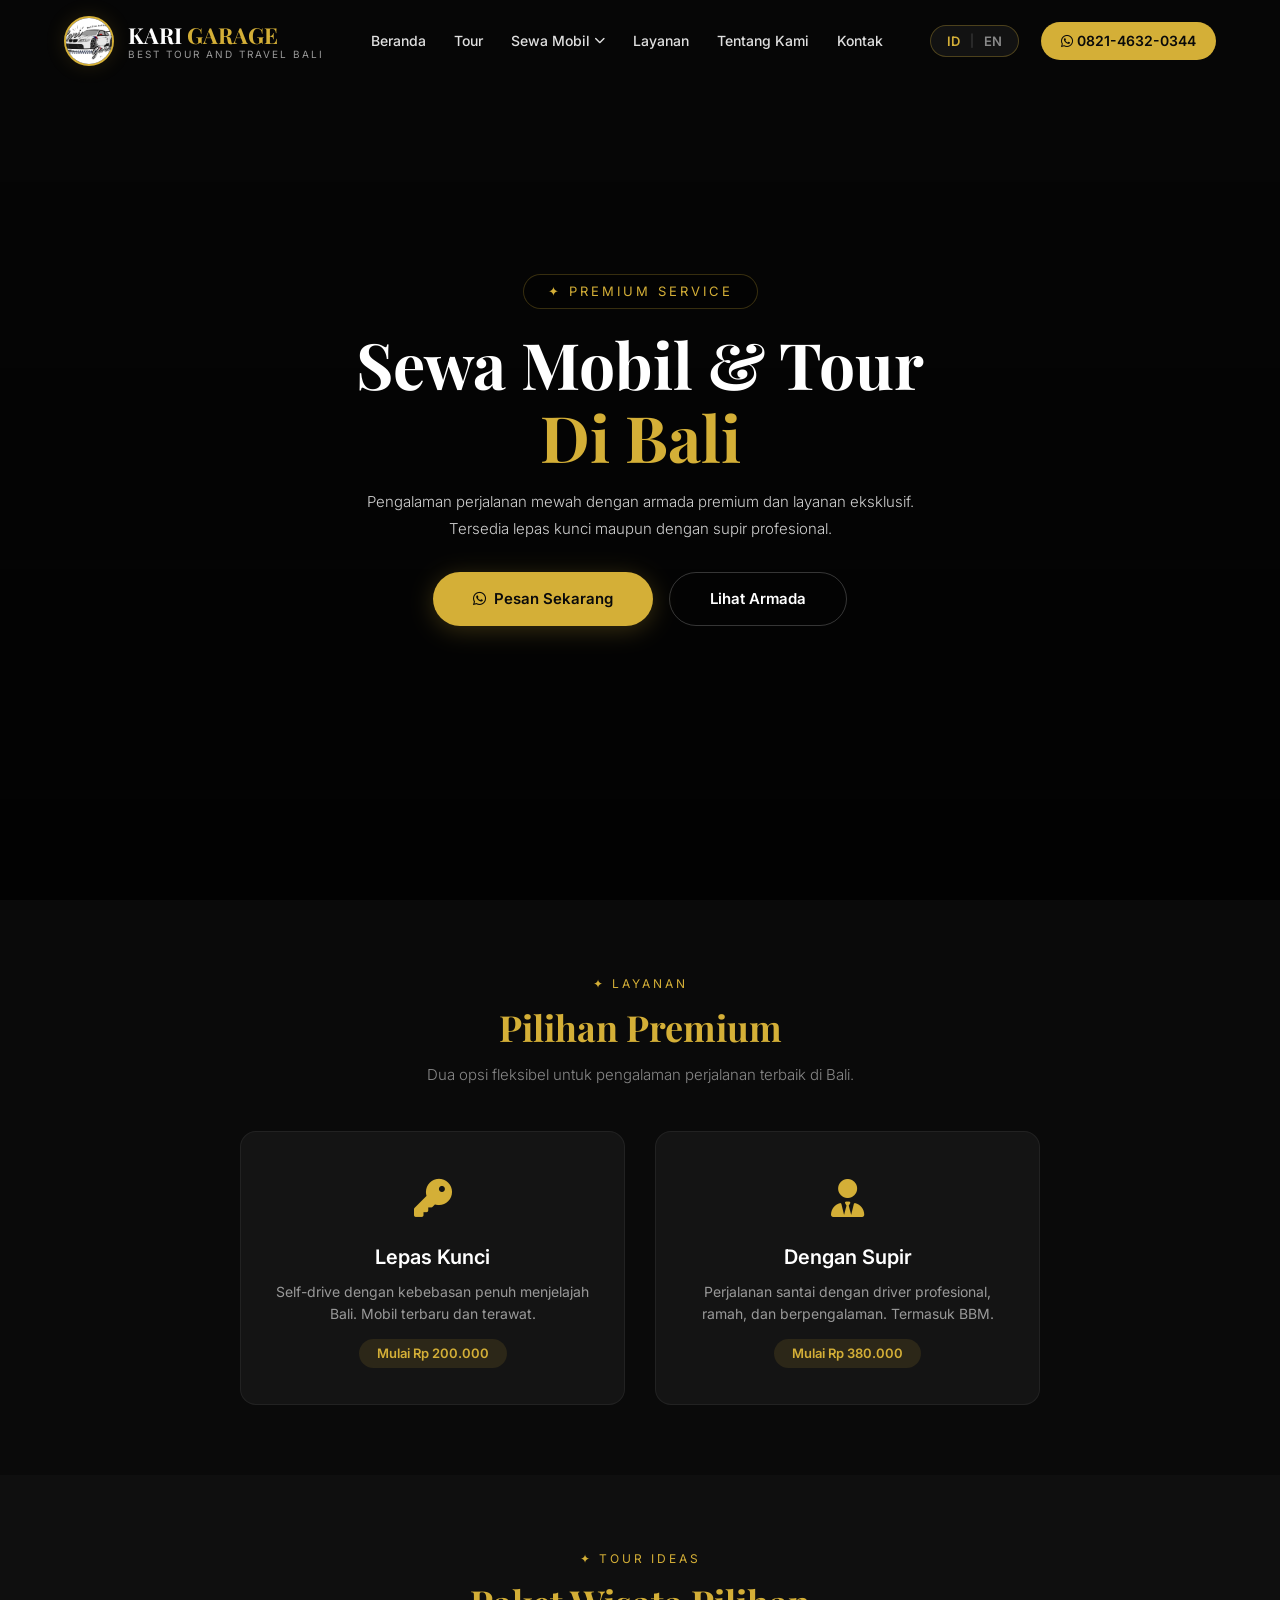
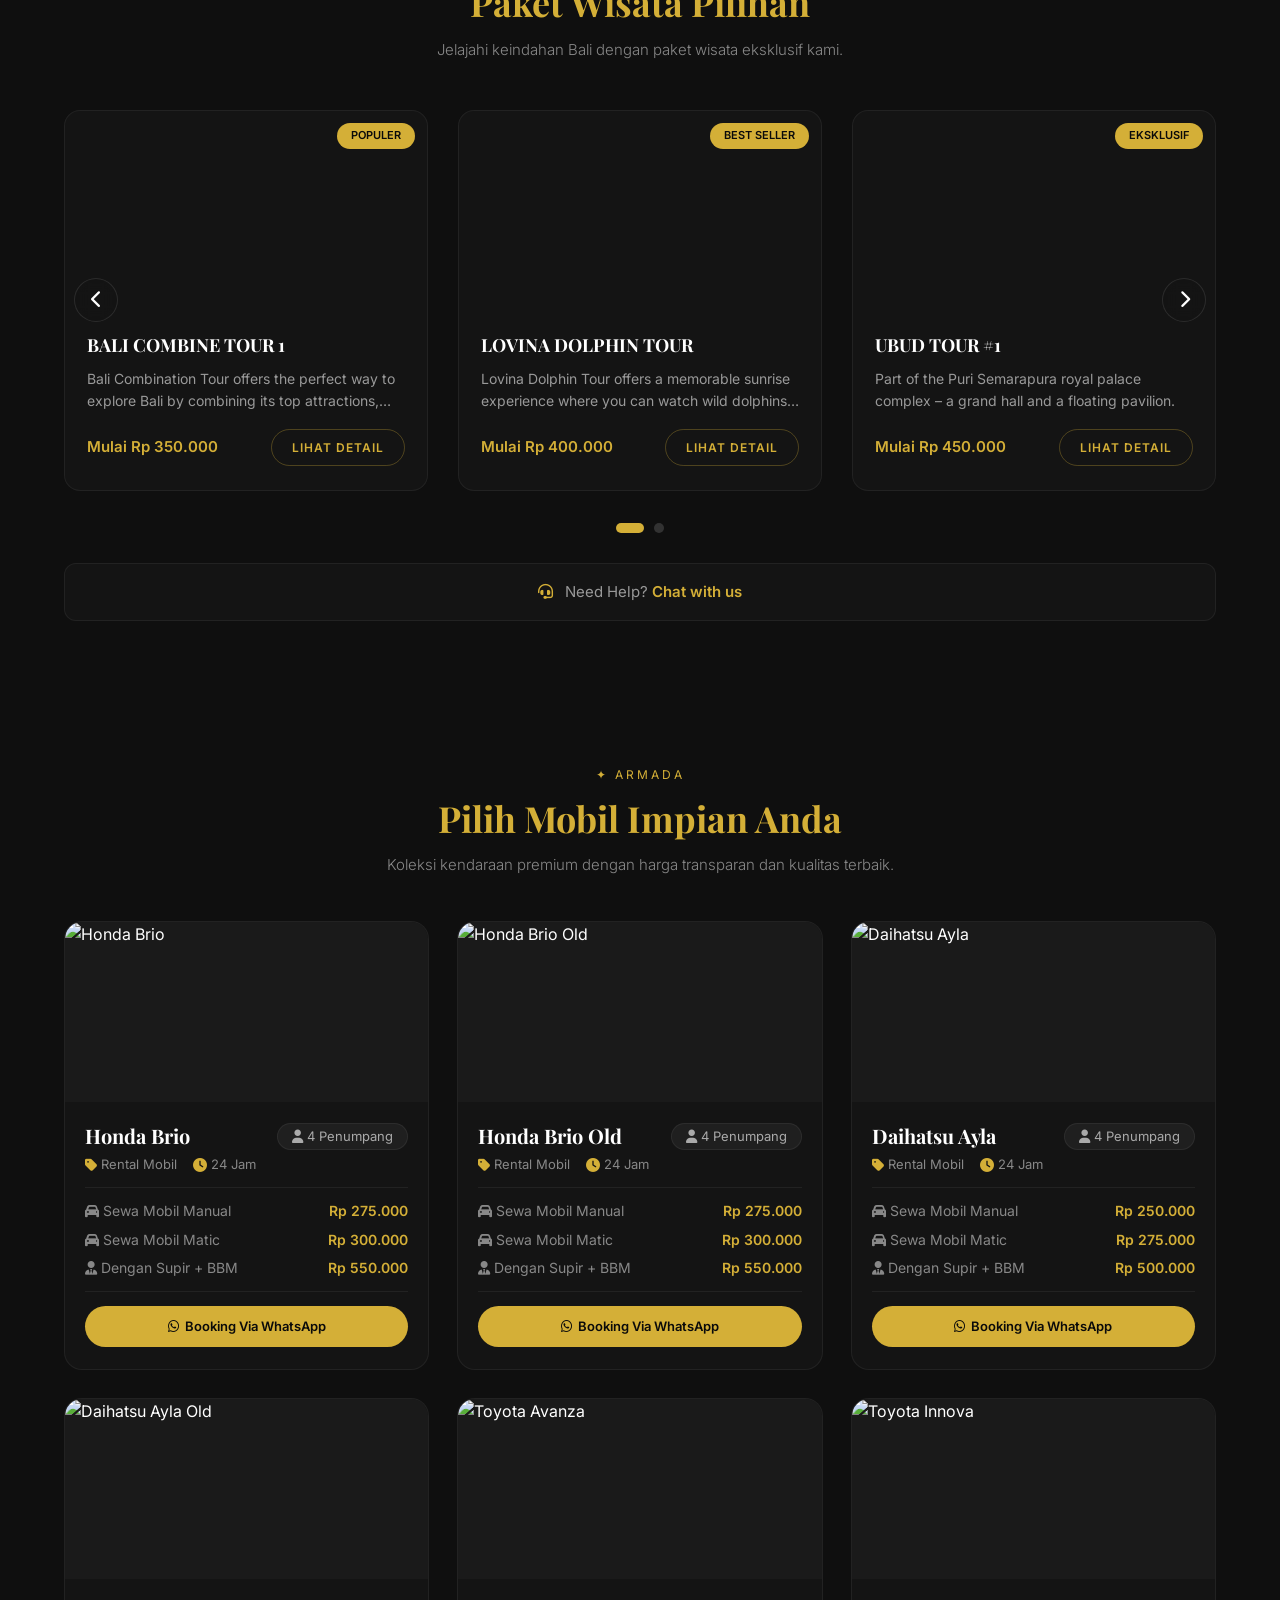
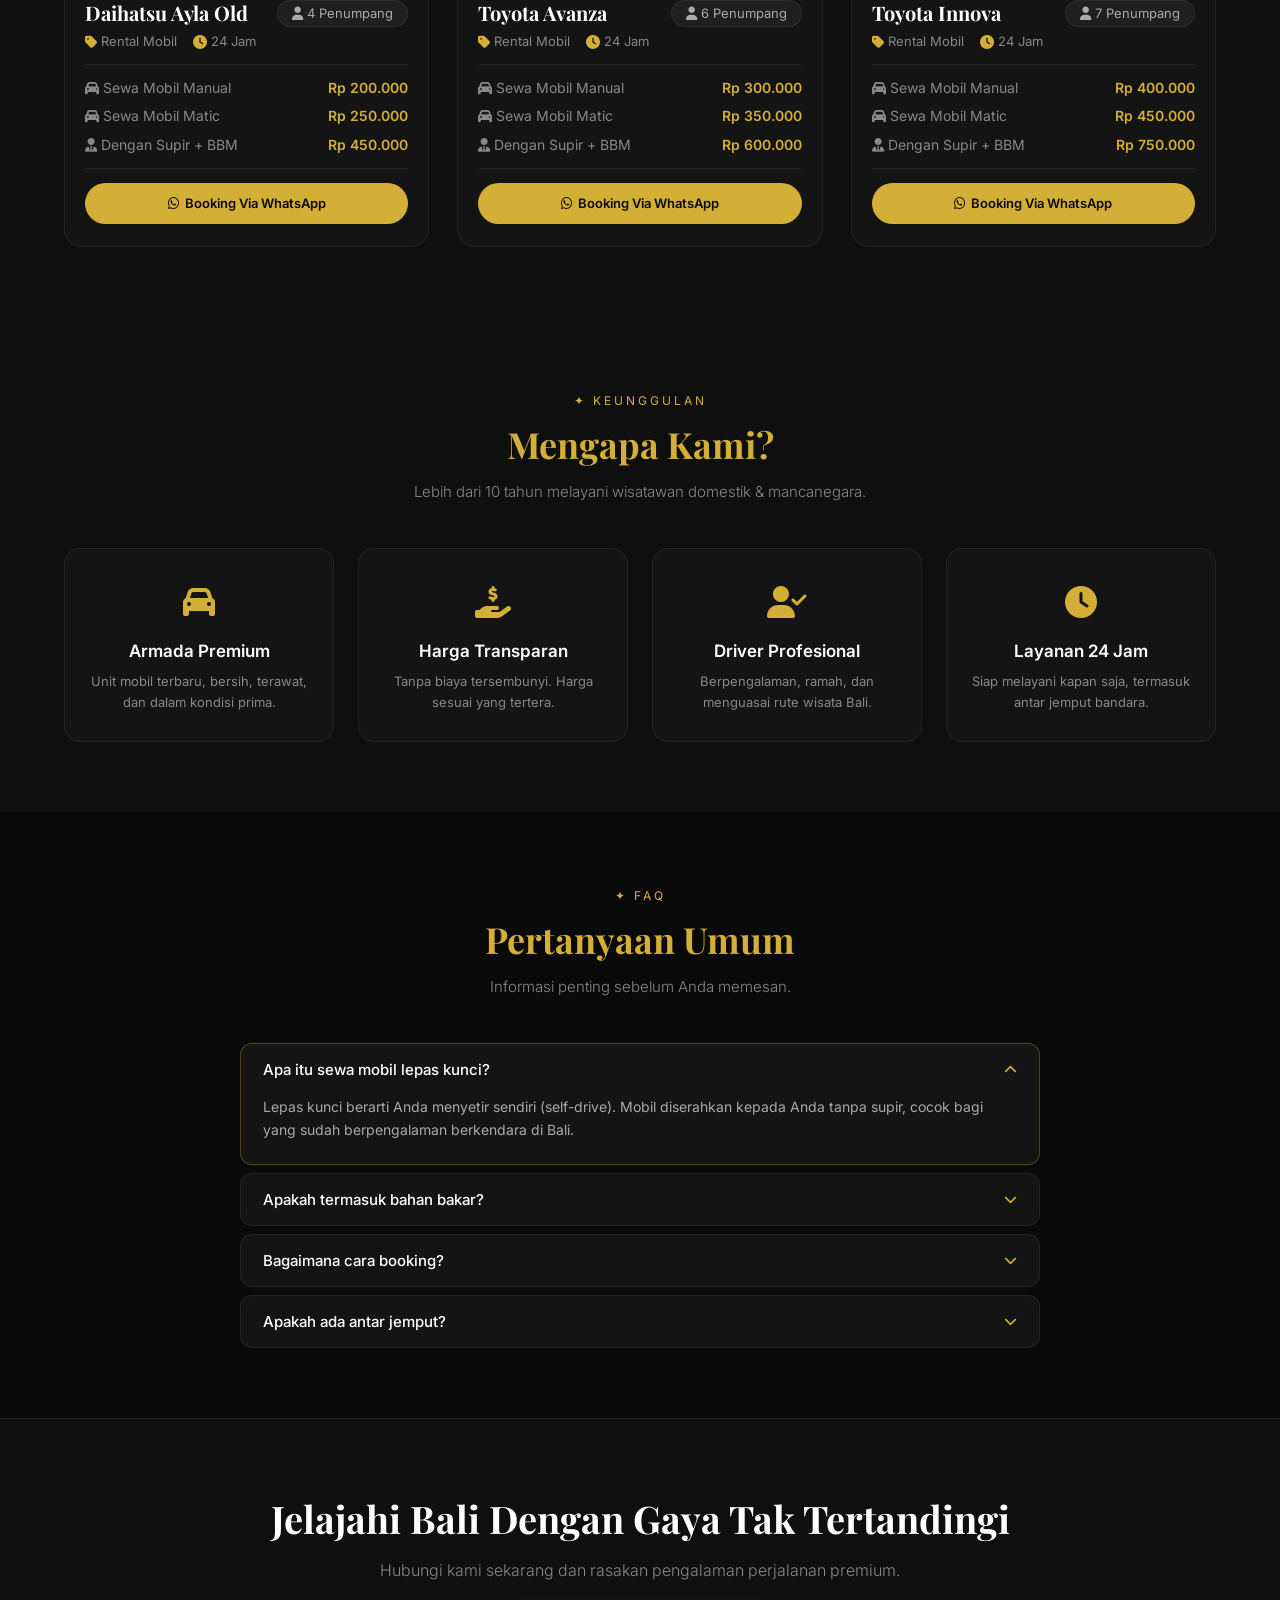
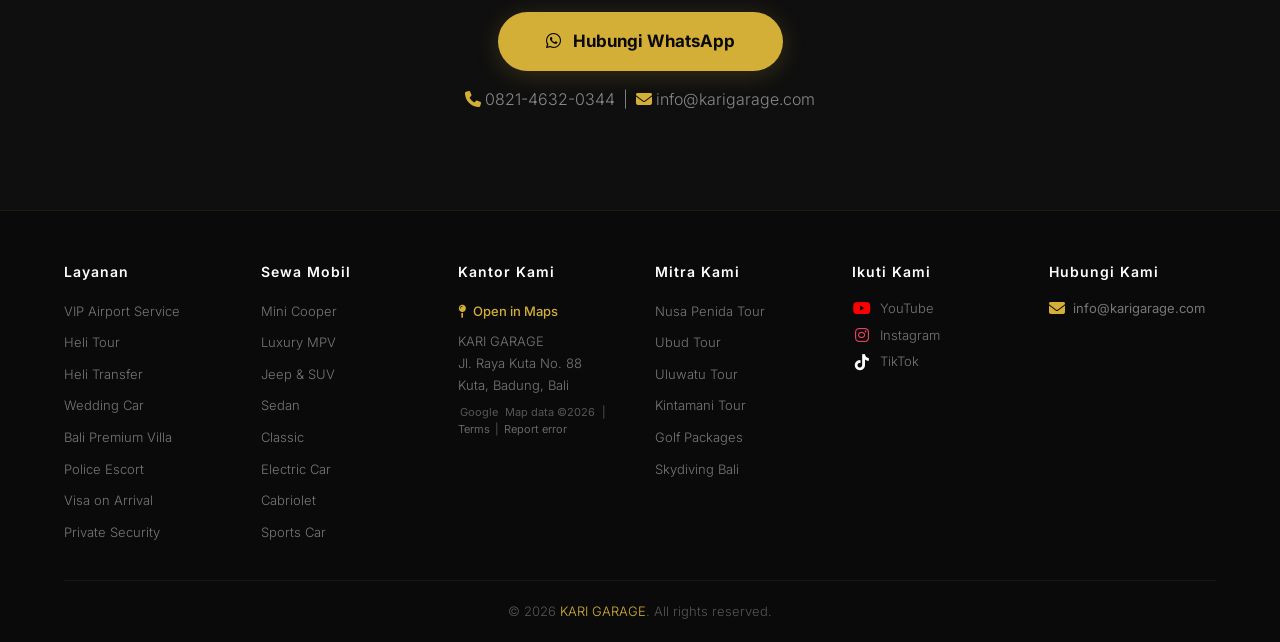
==== commit bd1af904: "ProjekBaruRama" ====
--- a/index.html
+++ b/index.html
@@ -1,135 +1,114 @@
 <!doctype html>
 <html lang="id">
-  <head>
+
+<head>
     <meta charset="UTF-8" />
     <meta name="viewport" content="width=device-width, initial-scale=1.0" />
     <title>KARI GARAGE - Tur dan Travel Terbaik di Bali</title>
 
     <!-- Google Fonts -->
-    <link
-      href="https://fonts.googleapis.com/css2?family=Playfair+Display:wght@400;600;700&family=Inter:wght@300;400;500;600;700&display=swap"
-      rel="stylesheet"
-    />
+    <link href="https://fonts.googleapis.com/css2?family=Playfair+Display:wght@400;600;700&family=Inter:wght@300;400;500;600;700&display=swap" rel="stylesheet" />
 
     <!-- Font Awesome -->
-    <link
-      rel="stylesheet"
-      href="https://cdnjs.cloudflare.com/ajax/libs/font-awesome/6.5.0/css/all.min.css"
-    />
+    <link rel="stylesheet" href="https://cdnjs.cloudflare.com/ajax/libs/font-awesome/6.5.0/css/all.min.css" />
 
     <!-- CSS -->
     <link rel="stylesheet" href="css/style.css" />
-  </head>
-
-  <body>
+</head>
+
+<body>
     <!-- Navigasi Atas-->
     <header class="header" id="header">
-      <div class="container">
-        <div class="logo">
-          <div class="logo-wrapper">
-            <div class="logo-circle">
-              <img src="image/logo.jpeg" alt="KARI GARAGE" class="logo-img" />
-            </div>
-            <div class="logo-text">
-              KARI <span>GARAGE</span>
-              <small>Best Tour And Travel Bali</small>
-            </div>
-          </div>
-        </div>
-
-        <!-- Navigasi Desktop -->
-        <nav class="nav-menu" id="navMenu">
-          <ul class="nav-links">
-            <li><a href="index.html" data-i18n="nav_home">Beranda</a></li>
-
-            <!-- Dropdown Tour -->
-            <li><a href="#tour" data-i18n="nav_tour">Tour</a></li>
-
-            <!-- Dropdown Rent Car -->
-            <li class="dropdown">
-              <a href="javascript:void(0)" class="dropdown-toggle">
-                <span data-i18n="nav_rent_car">Sewa Mobil</span>
-                <i class="fas fa-chevron-down"></i>
-              </a>
-              <ul class="dropdown-menu">
-                <li><a href="#mobil">Mini Cooper</a></li>
-                <li><a href="#mobil">Luxury MPV</a></li>
-                <li><a href="#mobil">Jeep & SUV</a></li>
-                <li><a href="#mobil">Sedan</a></li>
-                <li><a href="#mobil">Classic</a></li>
-                <li><a href="#mobil">Electric Car</a></li>
-                <li><a href="#mobil">Cabriolet</a></li>
-                <li><a href="#mobil">Sports Car</a></li>
-              </ul>
-            </li>
-
-            <li><a href="#service" data-i18n="nav_service">Layanan</a></li>
-            <li><a href="#about" data-i18n="nav_about">Tentang Kami</a></li>
-            <li><a href="#contact" data-i18n="nav_contact">Kontak</a></li>
-          </ul>
-        </nav>
-
-        <div class="header-right">
-          <!-- Tombol Switcher Bahasa (ID / EN) -->
-          <div class="lang-switcher">
-            <label for="languageSelect" class="sr-only">Pilih bahasa</label>
-            <select
-              id="languageSelect"
-              class="lang-select"
-              onchange="changeLanguage(this.value)"
-            >
-              <option value="id">ID</option>
-              <option value="en">EN</option>
-            </select>
-          </div>
-
-          <a
-            href="https://wa.me/6282146320344"
-            class="btn-wa-header"
-            target="_blank"
-          >
-            <i class="fab fa-whatsapp"></i> 0821-4632-0344
-          </a>
-          <button class="menu-toggle" id="menuToggle">
+        <div class="container">
+            <div class="logo">
+                <div class="logo-wrapper">
+                    <div class="logo-circle">
+                        <img src="image/logo.jpeg" alt="KARI GARAGE" class="logo-img" />
+                    </div>
+                    <div class="logo-text">
+                        KARI <span>GARAGE</span>
+                        <small>Best Tour And Travel Bali</small>
+                    </div>
+                </div>
+            </div>
+
+            <!-- Navigasi Desktop -->
+            <nav class="nav-menu" id="navMenu">
+                <ul class="nav-links">
+                    <li><a href="index.html" data-i18n="nav_home">Beranda</a></li>
+
+                    <!-- Tour langsung ke section (bukan dropdown) -->
+                    <li><a href="#tour" data-i18n="nav_tour">Tour</a></li>
+
+                    <!-- Dropdown Rent Car (tetap) -->
+                    <li class="dropdown">
+                        <a href="javascript:void(0)" class="dropdown-toggle">
+                            <span data-i18n="nav_rent_car">Sewa Mobil</span>
+                            <i class="fas fa-chevron-down"></i>
+                        </a>
+                        <ul class="dropdown-menu">
+                            <li><a href="#mobil">Mini Cooper</a></li>
+                            <li><a href="#mobil">Luxury MPV</a></li>
+                            <li><a href="#mobil">Jeep & SUV</a></li>
+                            <li><a href="#mobil">Sedan</a></li>
+                            <li><a href="#mobil">Classic</a></li>
+                            <li><a href="#mobil">Electric Car</a></li>
+                            <li><a href="#mobil">Cabriolet</a></li>
+                            <li><a href="#mobil">Sports Car</a></li>
+                        </ul>
+                    </li>
+
+                    <li><a href="#service" data-i18n="nav_service">Layanan</a></li>
+                    <li><a href="#about" data-i18n="nav_about">Tentang Kami</a></li>
+                    <li><a href="#contact" data-i18n="nav_contact">Kontak</a></li>
+                </ul>
+            </nav>
+
+            <div class="header-right">
+                <!-- Tombol Switcher Bahasa (ID / EN) -->
+                <div class="lang-switcher">
+                    <button onclick="changeLanguage('id')" id="btn-id" class="lang-btn active">
+              ID
+            </button>
+                    <span class="lang-divider">|</span>
+                    <button onclick="changeLanguage('en')" id="btn-en" class="lang-btn">
+              EN
+            </button>
+                </div>
+
+                <a href="https://wa.me/6282146320344" class="btn-wa-header" target="_blank">
+                    <i class="fab fa-whatsapp"></i> 0821-4632-0344
+                </a>
+                <button class="menu-toggle" id="menuToggle">
             <i class="fas fa-bars"></i>
           </button>
-        </div>
-      </div>
+            </div>
+        </div>
     </header>
 
     <!-- Hero-->
     <section class="hero">
-      <div class="hero-video">
-        <iframe
-          src="https://www.youtube.com/embed/BFS9n4B_2xA?autoplay=1&mute=1&loop=1&playlist=BFS9n4B_2xA&controls=0&modestbranding=1&rel=0&showinfo=0&iv_load_policy=3&disablekb=1"
-          allow="autoplay; encrypted-media"
-          allowfullscreen
-        >
+        <div class="hero-video">
+            <iframe src="https://www.youtube.com/embed/BFS9n4B_2xA?autoplay=1&mute=1&loop=1&playlist=BFS9n4B_2xA&controls=0&modestbranding=1&rel=0&showinfo=0&iv_load_policy=3&disablekb=1" allow="autoplay; encrypted-media" allowfullscreen>
         </iframe>
-      </div>
-      <div class="hero-overlay"></div>
-      <div class="container hero-content">
-        <div class="hero-badge" data-i18n="hero_badge">✦ Premium Service</div>
-        <h1 data-i18n="hero_title">
-          Sewa Mobil &amp; Tour<br />
-          <span>Di Bali</span>
-        </h1>
-        <p data-i18n="hero_desc">
-          Pengalaman perjalanan mewah dengan armada premium dan layanan
-          eksklusif.<br />
-          Tersedia lepas kunci maupun dengan supir profesional.
-        </p>
-        <div class="hero-buttons">
-          <a
-            href="https://wa.me/6282146320344"
-            class="btn-primary"
-            target="_blank"
-          >
-            <i class="fab fa-whatsapp"></i>
-            <span data-i18n="btn_book_now">Pesan Sekarang</span>
-          </a>
-          <a href="#mobil" class="btn-secondary" data-i18n="btn_view_fleet"
-            >Lihat Armada</a
+        </div>
+        <div class="hero-overlay"></div>
+        <div class="container hero-content">
+            <div class="hero-badge" data-i18n="hero_badge">✦ Premium Service</div>
+            <h1 data-i18n="hero_title">
+                Sewa Mobil &amp; Tour<br />
+                <span>Di Bali</span>
+            </h1>
+            <p data-i18n="hero_desc">
+                Pengalaman perjalanan mewah dengan armada premium dan layanan eksklusif.
+                <br /> Tersedia lepas kunci maupun dengan supir profesional.
+            </p>
+            <div class="hero-buttons">
+                <a href="https://wa.me/6282146320344" class="btn-primary" target="_blank">
+                    <i class="fab fa-whatsapp"></i>
+                    <span data-i18n="btn_book_now">Pesan Sekarang</span>
+                </a>
+                <a href="#mobil" class="btn-secondary" data-i18n="btn_view_fleet">Lihat Armada</a
           >
         </div>
       </div>
@@ -355,108 +334,107 @@
           <i class="fab fa-whatsapp"></i>
           <span data-i18n="cta_btn">Hubungi WhatsApp</span>
         </a>
-        <p class="cta-contact">
-          <i class="fas fa-phone"></i> 0821-4632-0344 &nbsp;|&nbsp;
-          <i class="fas fa-envelope"></i> info@karigarage.com
-        </p>
-      </div>
+                <p class="cta-contact">
+                    <i class="fas fa-phone"></i> 0821-4632-0344 &nbsp;|&nbsp;
+                    <i class="fas fa-envelope"></i> info@karigarage.com
+                </p>
+            </div>
     </section>
 
     <!-- FOOTER -->
     <footer class="footer-new">
-      <div class="container">
-        <div class="footer-grid">
-          <div class="footer-col">
-            <h4 data-i18n="footer_service">Service</h4>
-            <ul>
-              <li><a href="#">VIP Airport Service</a></li>
-              <li><a href="#">Heli Tour</a></li>
-              <li><a href="#">Heli Transfer</a></li>
-              <li><a href="#">Wedding Car</a></li>
-              <li><a href="#">Bali Premium Villa</a></li>
-              <li><a href="#">Police Escort</a></li>
-              <li><a href="#">Visa on Arrival</a></li>
-              <li><a href="#">Private Security</a></li>
-            </ul>
-          </div>
-
-          <div class="footer-col">
-            <h4 data-i18n="footer_rent_car">Rent Car</h4>
-            <ul>
-              <li><a href="#">Mini Cooper</a></li>
-              <li><a href="#">Luxury MPV</a></li>
-              <li><a href="#">Jeep &amp; SUV</a></li>
-              <li><a href="#">Sedan</a></li>
-              <li><a href="#">Classic</a></li>
-              <li><a href="#">Electric Car</a></li>
-              <li><a href="#">Cabriolet</a></li>
-              <li><a href="#">Sports Car</a></li>
-            </ul>
-          </div>
-
-          <div class="footer-col">
-            <h4 data-i18n="footer_office">Our Office</h4>
-            <a href="#" class="maps-link">
-              <i class="fas fa-map-pin"></i> Open in Maps
-            </a>
-            <p class="office-address">
-              KARI GARAGE<br />
-              Jl. Raya Kuta No. 88<br />
-              Kuta, Badung, Bali
-            </p>
-            <div class="maps-credit">
-              <span>Google</span>
-              <span>Map data &copy;2026</span>
-              <span>|</span>
-              <a href="#">Terms</a>
-              <span>|</span>
-              <a href="#">Report error</a>
-            </div>
-          </div>
-
-          <div class="footer-col">
-            <h4 data-i18n="footer_partner">Our Partner</h4>
-            <ul>
-              <li><a href="#">Nusa Penida Tour</a></li>
-              <li><a href="#">Ubud Tour</a></li>
-              <li><a href="#">Uluwatu Tour</a></li>
-              <li><a href="#">Kintamani Tour</a></li>
-              <li><a href="#">Golf Packages</a></li>
-              <li><a href="#">Skydiving Bali</a></li>
-            </ul>
-          </div>
-
-          <div class="footer-col">
-            <h4 data-i18n="footer_follow">Follow Us</h4>
-            <ul class="social-links">
-              <li>
-                <a href="#"><i class="fab fa-youtube"></i> YouTube</a>
-              </li>
-              <li>
-                <a href="#"><i class="fab fa-instagram"></i> Instagram</a>
-              </li>
-              <li>
-                <a href="#"><i class="fab fa-tiktok"></i> TikTok</a>
-              </li>
-            </ul>
-          </div>
-
-          <div class="footer-col">
-            <h4 data-i18n="footer_contact">Contact Us</h4>
-            <p class="contact-email">
-              <i class="fas fa-envelope"></i>
-              <a href="mailto:info@karigarage.com">info@karigarage.com</a>
-            </p>
-          </div>
-        </div>
-        <div class="footer-bottom">
-          <p>&copy; 2026 <span>KARI GARAGE</span>. All rights reserved.</p>
-        </div>
-      </div>
+        <div class="container">
+            <div class="footer-grid">
+                <div class="footer-col">
+                    <h4 data-i18n="footer_service">Service</h4>
+                    <ul>
+                        <li><a href="#">VIP Airport Service</a></li>
+                        <li><a href="#">Heli Tour</a></li>
+                        <li><a href="#">Heli Transfer</a></li>
+                        <li><a href="#">Wedding Car</a></li>
+                        <li><a href="#">Bali Premium Villa</a></li>
+                        <li><a href="#">Police Escort</a></li>
+                        <li><a href="#">Visa on Arrival</a></li>
+                        <li><a href="#">Private Security</a></li>
+                    </ul>
+                </div>
+
+                <div class="footer-col">
+                    <h4 data-i18n="footer_rent_car">Rent Car</h4>
+                    <ul>
+                        <li><a href="#">Mini Cooper</a></li>
+                        <li><a href="#">Luxury MPV</a></li>
+                        <li><a href="#">Jeep &amp; SUV</a></li>
+                        <li><a href="#">Sedan</a></li>
+                        <li><a href="#">Classic</a></li>
+                        <li><a href="#">Electric Car</a></li>
+                        <li><a href="#">Cabriolet</a></li>
+                        <li><a href="#">Sports Car</a></li>
+                    </ul>
+                </div>
+
+                <div class="footer-col">
+                    <h4 data-i18n="footer_office">Our Office</h4>
+                    <a href="#" class="maps-link">
+                        <i class="fas fa-map-pin"></i> Open in Maps
+                    </a>
+                    <p class="office-address">
+                        KARI GARAGE<br /> Jl. Raya Kuta No. 88<br /> Kuta, Badung, Bali
+                    </p>
+                    <div class="maps-credit">
+                        <span>Google</span>
+                        <span>Map data &copy;2026</span>
+                        <span>|</span>
+                        <a href="#">Terms</a>
+                        <span>|</span>
+                        <a href="#">Report error</a>
+                    </div>
+                </div>
+
+                <div class="footer-col">
+                    <h4 data-i18n="footer_partner">Our Partner</h4>
+                    <ul>
+                        <li><a href="#">Nusa Penida Tour</a></li>
+                        <li><a href="#">Ubud Tour</a></li>
+                        <li><a href="#">Uluwatu Tour</a></li>
+                        <li><a href="#">Kintamani Tour</a></li>
+                        <li><a href="#">Golf Packages</a></li>
+                        <li><a href="#">Skydiving Bali</a></li>
+                    </ul>
+                </div>
+
+                <div class="footer-col">
+                    <h4 data-i18n="footer_follow">Follow Us</h4>
+                    <ul class="social-links">
+                        <li>
+                            <a href="#"><i class="fab fa-youtube"></i> YouTube</a>
+                        </li>
+                        <li>
+                            <a href="#"><i class="fab fa-instagram"></i> Instagram</a>
+                        </li>
+                        <li>
+                            <a href="#"><i class="fab fa-tiktok"></i> TikTok</a>
+                        </li>
+                    </ul>
+                </div>
+
+                <div class="footer-col">
+                    <h4 data-i18n="footer_contact">Contact Us</h4>
+                    <p class="contact-email">
+                        <i class="fas fa-envelope"></i>
+                        <a href="mailto:info@karigarage.com">info@karigarage.com</a>
+                    </p>
+                </div>
+            </div>
+            <div class="footer-bottom">
+                <p>&copy; 2026 <span>KARI GARAGE</span>. All rights reserved.</p>
+            </div>
+        </div>
     </footer>
 
     <!-- JavaScript (Sertakan kamus terlebih dahulu sebelum script utama) -->
     <script src="js/translations.js"></script>
     <script src="js/script.js"></script>
-  </body>
-</html>
+</body>
+
+</html>
--- a/css/style.css
+++ b/css/style.css
@@ -113,7 +113,7 @@
   font-size: 10px;
   font-weight: 400;
   letter-spacing: 2px;
-  color: #faf4f4;
+  color: #999;
   text-transform: uppercase;
 }
 
@@ -2056,58 +2056,44 @@
    LANGUAGE SWITCHER STYLING
    ========================================== */
 .lang-switcher {
-  position: relative;
-  display: flex;
-  align-items: center;
+  display: flex;
+  align-items: center;
+  gap: 6px;
   background: rgba(255, 255, 255, 0.05);
-  padding: 0 10px 0 10px;
+  padding: 5px 12px;
   border-radius: 20px;
   border: 1px solid rgba(212, 175, 55, 0.3);
   margin-right: 6px;
 }
 
-.lang-select {
-  min-width: 42px;
+.lang-btn {
   background: transparent;
   border: none;
-  color: #d4af37;
+  color: #888;
   font-weight: 600;
   font-size: 13px;
   cursor: pointer;
-  padding: 7px 0;
+  transition: all 0.3s ease;
+  padding: 2px 4px;
   font-family: "Inter", sans-serif;
-  outline: none;
-}
-
-.lang-select option {
-  background: #161616;
-  color: #ffffff;
-}
-
-.lang-select:focus-visible {
-  outline: 2px solid #d4af37;
-  outline-offset: 2px;
-}
-
-.sr-only {
-  position: absolute;
-  width: 1px;
-  height: 1px;
-  padding: 0;
-  margin: -1px;
-  overflow: hidden;
-  clip: rect(0, 0, 0, 0);
-  white-space: nowrap;
-  border: 0;
+}
+
+.lang-btn.active,
+.lang-btn:hover {
+  color: #d4af37;
+}
+
+.lang-divider {
+  color: #444;
+  font-size: 12px;
 }
 
 @media (max-width: 768px) {
   .lang-switcher {
-    padding-left: 8px;
-    padding-right: 25px;
-  }
-
-  .lang-select {
+    padding: 3px 8px;
+  }
+
+  .lang-btn {
     font-size: 12px;
   }
 }
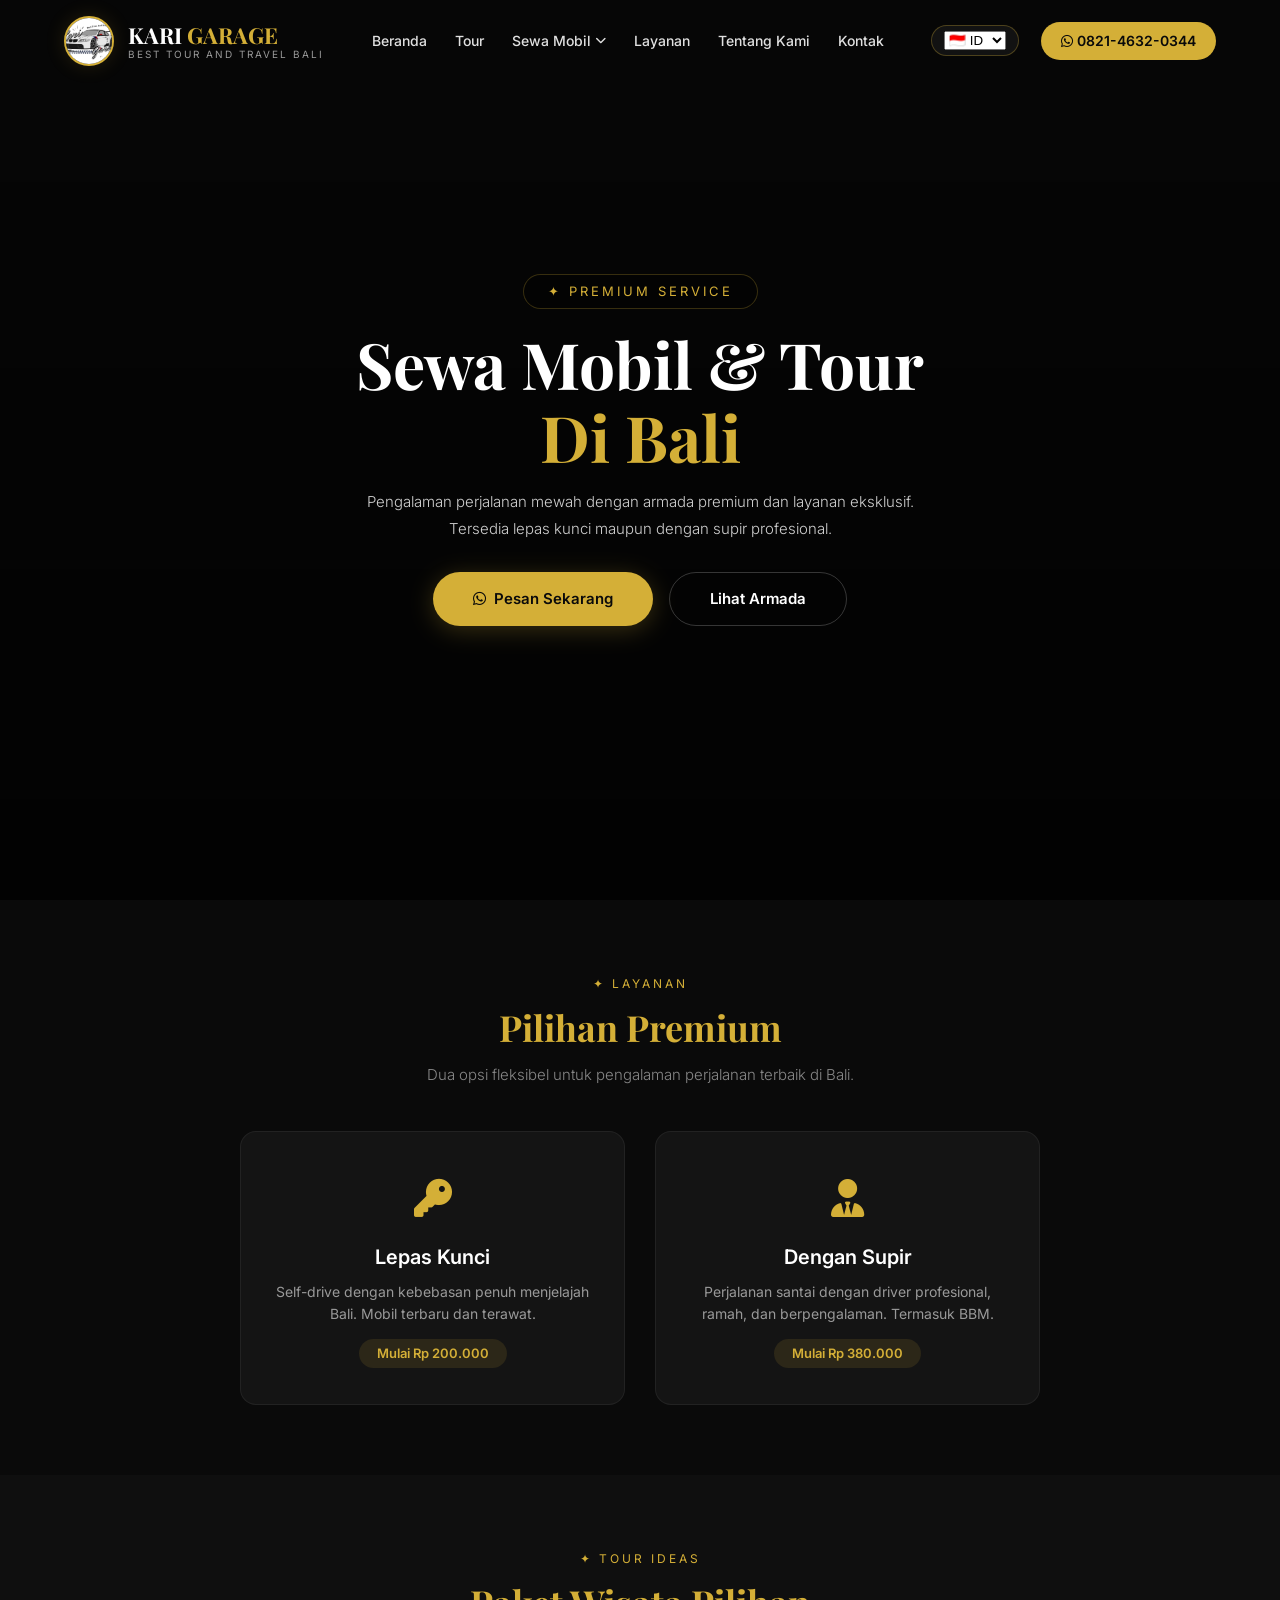
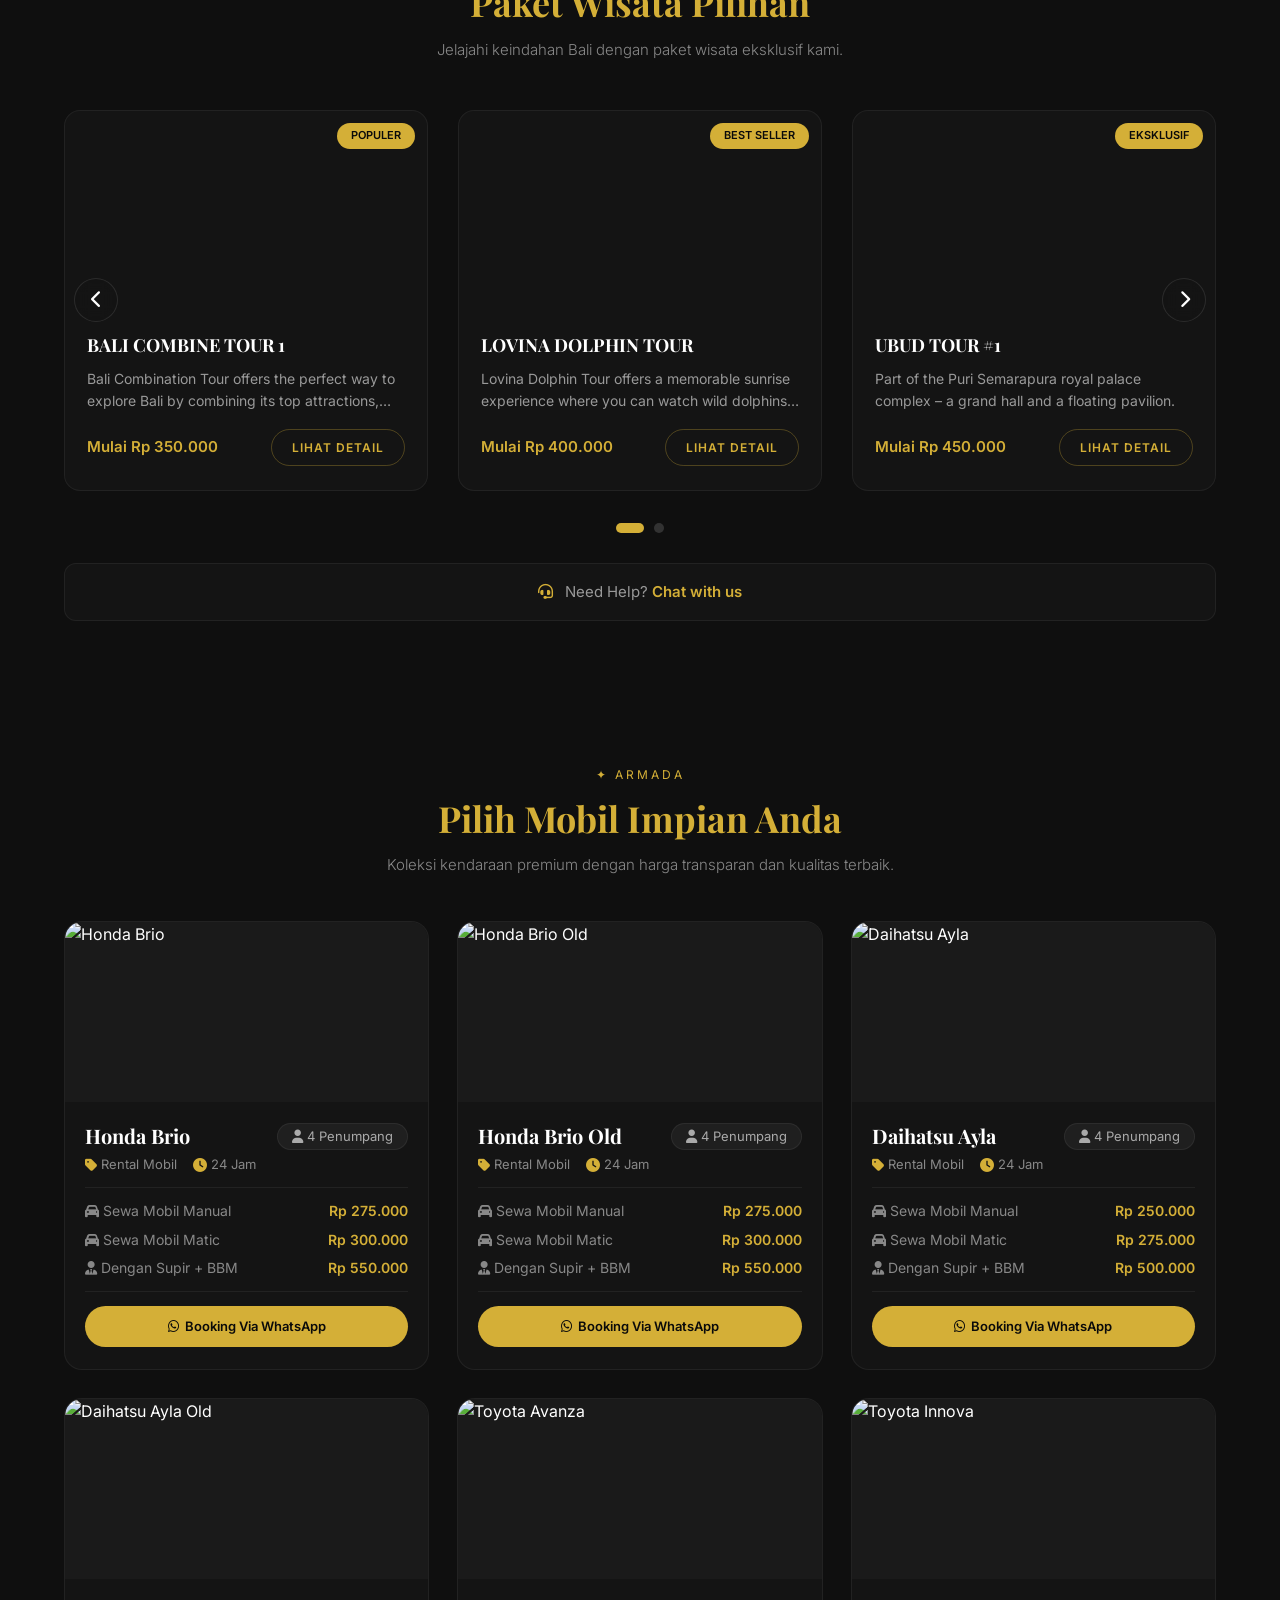
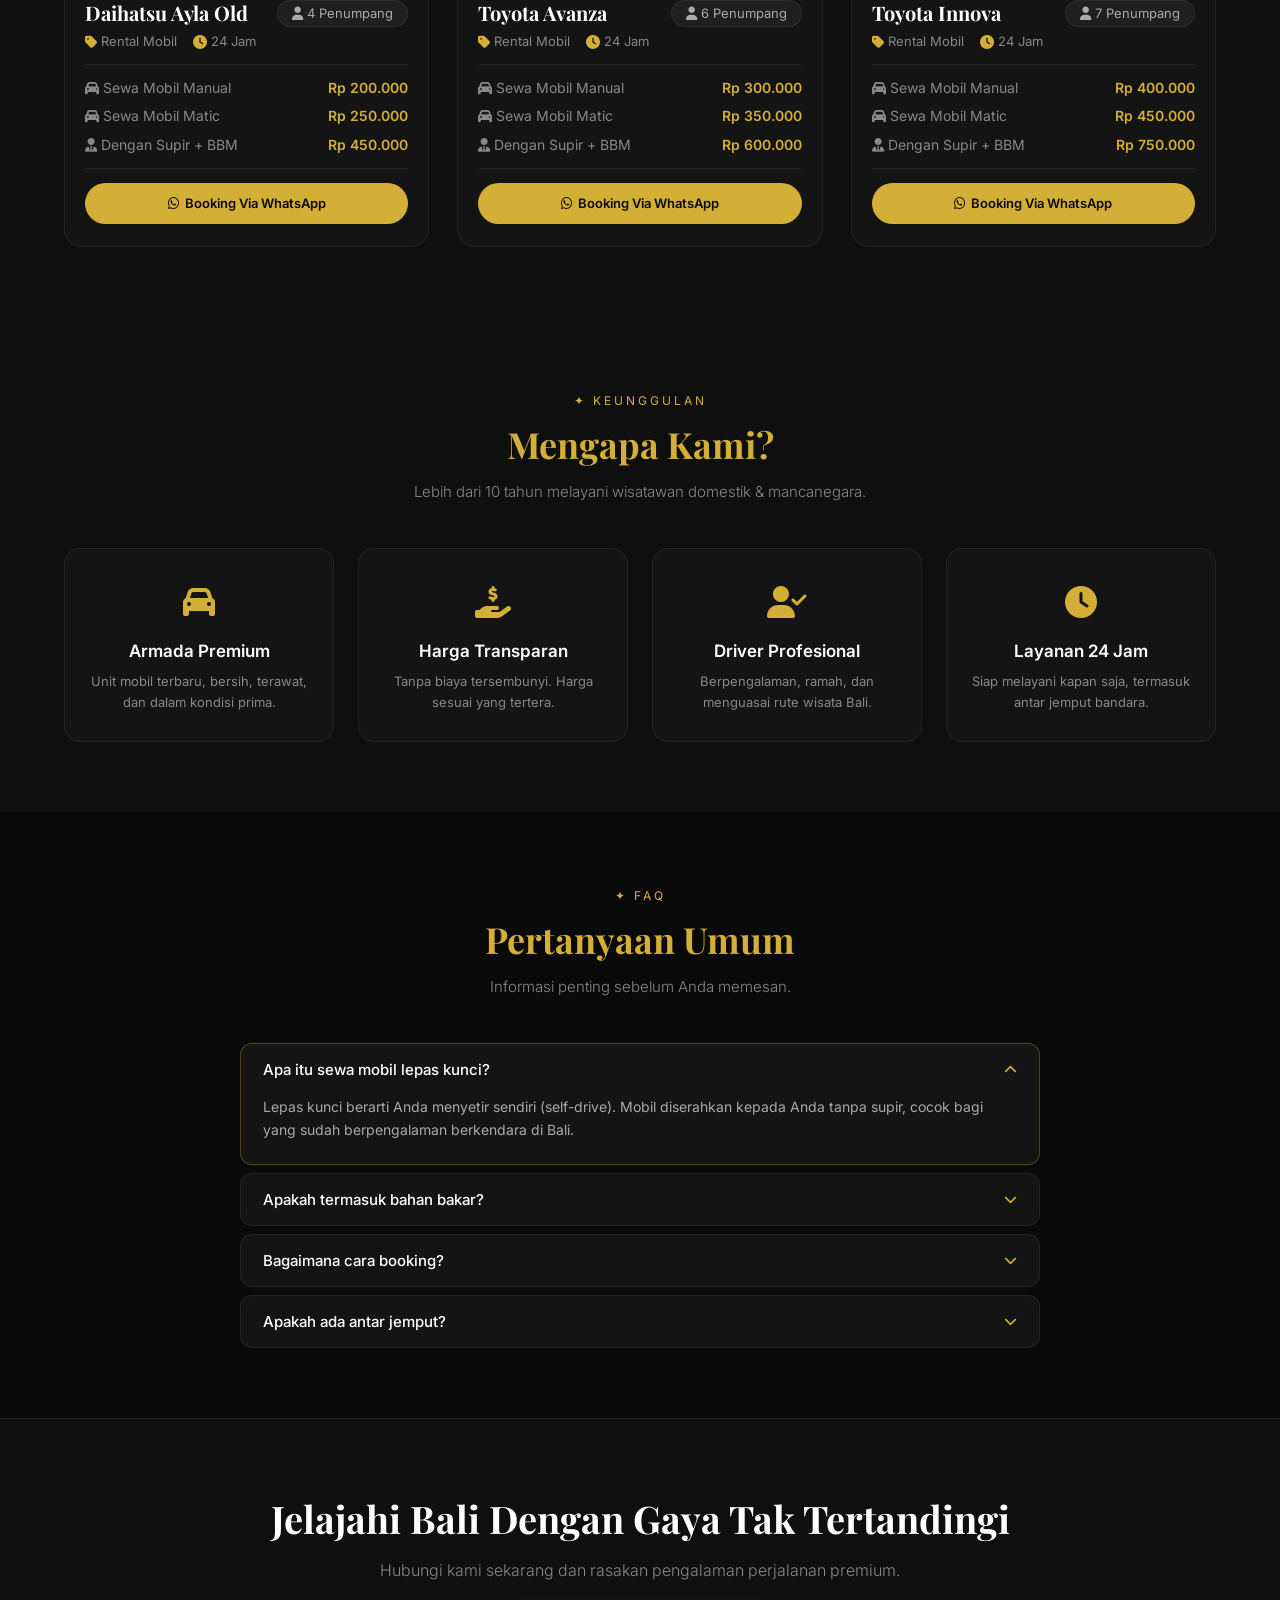
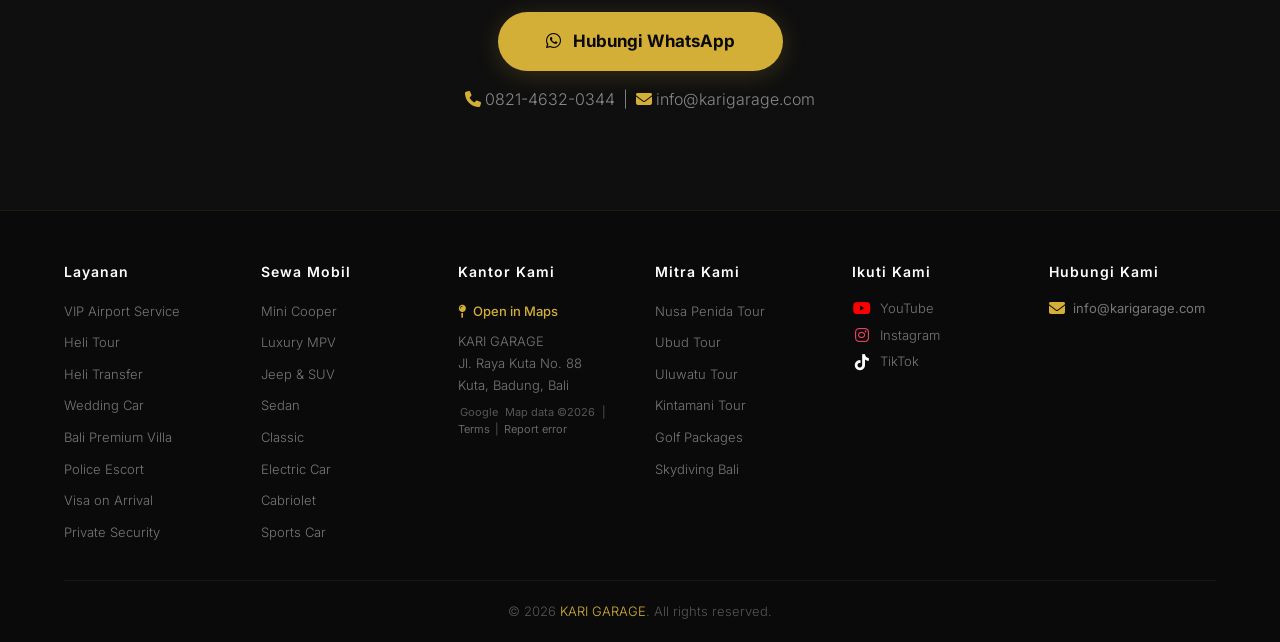
==== commit e2924d61: "menambahkan bendera" ====
--- a/index.html
+++ b/index.html
@@ -1,114 +1,135 @@
 <!doctype html>
 <html lang="id">
-
-<head>
+  <head>
     <meta charset="UTF-8" />
     <meta name="viewport" content="width=device-width, initial-scale=1.0" />
     <title>KARI GARAGE - Tur dan Travel Terbaik di Bali</title>
 
     <!-- Google Fonts -->
-    <link href="https://fonts.googleapis.com/css2?family=Playfair+Display:wght@400;600;700&family=Inter:wght@300;400;500;600;700&display=swap" rel="stylesheet" />
+    <link
+      href="https://fonts.googleapis.com/css2?family=Playfair+Display:wght@400;600;700&family=Inter:wght@300;400;500;600;700&display=swap"
+      rel="stylesheet"
+    />
 
     <!-- Font Awesome -->
-    <link rel="stylesheet" href="https://cdnjs.cloudflare.com/ajax/libs/font-awesome/6.5.0/css/all.min.css" />
+    <link
+      rel="stylesheet"
+      href="https://cdnjs.cloudflare.com/ajax/libs/font-awesome/6.5.0/css/all.min.css"
+    />
 
     <!-- CSS -->
     <link rel="stylesheet" href="css/style.css" />
-</head>
-
-<body>
+  </head>
+
+  <body>
     <!-- Navigasi Atas-->
     <header class="header" id="header">
-        <div class="container">
-            <div class="logo">
-                <div class="logo-wrapper">
-                    <div class="logo-circle">
-                        <img src="image/logo.jpeg" alt="KARI GARAGE" class="logo-img" />
-                    </div>
-                    <div class="logo-text">
-                        KARI <span>GARAGE</span>
-                        <small>Best Tour And Travel Bali</small>
-                    </div>
-                </div>
-            </div>
-
-            <!-- Navigasi Desktop -->
-            <nav class="nav-menu" id="navMenu">
-                <ul class="nav-links">
-                    <li><a href="index.html" data-i18n="nav_home">Beranda</a></li>
-
-                    <!-- Tour langsung ke section (bukan dropdown) -->
-                    <li><a href="#tour" data-i18n="nav_tour">Tour</a></li>
-
-                    <!-- Dropdown Rent Car (tetap) -->
-                    <li class="dropdown">
-                        <a href="javascript:void(0)" class="dropdown-toggle">
-                            <span data-i18n="nav_rent_car">Sewa Mobil</span>
-                            <i class="fas fa-chevron-down"></i>
-                        </a>
-                        <ul class="dropdown-menu">
-                            <li><a href="#mobil">Mini Cooper</a></li>
-                            <li><a href="#mobil">Luxury MPV</a></li>
-                            <li><a href="#mobil">Jeep & SUV</a></li>
-                            <li><a href="#mobil">Sedan</a></li>
-                            <li><a href="#mobil">Classic</a></li>
-                            <li><a href="#mobil">Electric Car</a></li>
-                            <li><a href="#mobil">Cabriolet</a></li>
-                            <li><a href="#mobil">Sports Car</a></li>
-                        </ul>
-                    </li>
-
-                    <li><a href="#service" data-i18n="nav_service">Layanan</a></li>
-                    <li><a href="#about" data-i18n="nav_about">Tentang Kami</a></li>
-                    <li><a href="#contact" data-i18n="nav_contact">Kontak</a></li>
-                </ul>
-            </nav>
-
-            <div class="header-right">
-                <!-- Tombol Switcher Bahasa (ID / EN) -->
-                <div class="lang-switcher">
-                    <button onclick="changeLanguage('id')" id="btn-id" class="lang-btn active">
-              ID
-            </button>
-                    <span class="lang-divider">|</span>
-                    <button onclick="changeLanguage('en')" id="btn-en" class="lang-btn">
-              EN
-            </button>
-                </div>
-
-                <a href="https://wa.me/6282146320344" class="btn-wa-header" target="_blank">
-                    <i class="fab fa-whatsapp"></i> 0821-4632-0344
-                </a>
-                <button class="menu-toggle" id="menuToggle">
+      <div class="container">
+        <div class="logo">
+          <div class="logo-wrapper">
+            <div class="logo-circle">
+              <img src="image/logo.jpeg" alt="KARI GARAGE" class="logo-img" />
+            </div>
+            <div class="logo-text">
+              KARI <span>GARAGE</span>
+              <small>Best Tour And Travel Bali</small>
+            </div>
+          </div>
+        </div>
+
+        <!-- Navigasi Desktop -->
+        <nav class="nav-menu" id="navMenu">
+          <ul class="nav-links">
+            <li><a href="index.html" data-i18n="nav_home">Beranda</a></li>
+
+            <!-- Dropdown Tour -->
+            <li><a href="#tour" data-i18n="nav_tour">Tour</a></li>
+
+            <!-- Dropdown Rent Car -->
+            <li class="dropdown">
+              <a href="javascript:void(0)" class="dropdown-toggle">
+                <span data-i18n="nav_rent_car">Sewa Mobil</span>
+                <i class="fas fa-chevron-down"></i>
+              </a>
+              <ul class="dropdown-menu">
+                <li><a href="#mobil">Mini Cooper</a></li>
+                <li><a href="#mobil">Luxury MPV</a></li>
+                <li><a href="#mobil">Jeep & SUV</a></li>
+                <li><a href="#mobil">Sedan</a></li>
+                <li><a href="#mobil">Classic</a></li>
+                <li><a href="#mobil">Electric Car</a></li>
+                <li><a href="#mobil">Cabriolet</a></li>
+                <li><a href="#mobil">Sports Car</a></li>
+              </ul>
+            </li>
+
+            <li><a href="#service" data-i18n="nav_service">Layanan</a></li>
+            <li><a href="#about" data-i18n="nav_about">Tentang Kami</a></li>
+            <li><a href="#contact" data-i18n="nav_contact">Kontak</a></li>
+          </ul>
+        </nav>
+
+        <div class="header-right">
+          <!-- Tombol Switcher Bahasa (ID / EN) -->
+          <div class="lang-switcher">
+            <label for="languageSelect" class="sr-only">Pilih bahasa</label>
+            <select
+              id="languageSelect"
+              class="lang-select"
+              onchange="changeLanguage(this.value)"
+            >
+              <option value="id">🇮🇩 ID</option>
+              <option value="en">🇬🇧 EN</option>
+            </select>
+          </div>
+
+          <a
+            href="https://wa.me/6282146320344"
+            class="btn-wa-header"
+            target="_blank"
+          >
+            <i class="fab fa-whatsapp"></i> 0821-4632-0344
+          </a>
+          <button class="menu-toggle" id="menuToggle">
             <i class="fas fa-bars"></i>
           </button>
-            </div>
-        </div>
+        </div>
+      </div>
     </header>
 
     <!-- Hero-->
     <section class="hero">
-        <div class="hero-video">
-            <iframe src="https://www.youtube.com/embed/BFS9n4B_2xA?autoplay=1&mute=1&loop=1&playlist=BFS9n4B_2xA&controls=0&modestbranding=1&rel=0&showinfo=0&iv_load_policy=3&disablekb=1" allow="autoplay; encrypted-media" allowfullscreen>
+      <div class="hero-video">
+        <iframe
+          src="https://www.youtube.com/embed/BFS9n4B_2xA?autoplay=1&mute=1&loop=1&playlist=BFS9n4B_2xA&controls=0&modestbranding=1&rel=0&showinfo=0&iv_load_policy=3&disablekb=1"
+          allow="autoplay; encrypted-media"
+          allowfullscreen
+        >
         </iframe>
-        </div>
-        <div class="hero-overlay"></div>
-        <div class="container hero-content">
-            <div class="hero-badge" data-i18n="hero_badge">✦ Premium Service</div>
-            <h1 data-i18n="hero_title">
-                Sewa Mobil &amp; Tour<br />
-                <span>Di Bali</span>
-            </h1>
-            <p data-i18n="hero_desc">
-                Pengalaman perjalanan mewah dengan armada premium dan layanan eksklusif.
-                <br /> Tersedia lepas kunci maupun dengan supir profesional.
-            </p>
-            <div class="hero-buttons">
-                <a href="https://wa.me/6282146320344" class="btn-primary" target="_blank">
-                    <i class="fab fa-whatsapp"></i>
-                    <span data-i18n="btn_book_now">Pesan Sekarang</span>
-                </a>
-                <a href="#mobil" class="btn-secondary" data-i18n="btn_view_fleet">Lihat Armada</a
+      </div>
+      <div class="hero-overlay"></div>
+      <div class="container hero-content">
+        <div class="hero-badge" data-i18n="hero_badge">✦ Premium Service</div>
+        <h1 data-i18n="hero_title">
+          Sewa Mobil &amp; Tour<br />
+          <span>Di Bali</span>
+        </h1>
+        <p data-i18n="hero_desc">
+          Pengalaman perjalanan mewah dengan armada premium dan layanan
+          eksklusif.<br />
+          Tersedia lepas kunci maupun dengan supir profesional.
+        </p>
+        <div class="hero-buttons">
+          <a
+            href="https://wa.me/6282146320344"
+            class="btn-primary"
+            target="_blank"
+          >
+            <i class="fab fa-whatsapp"></i>
+            <span data-i18n="btn_book_now">Pesan Sekarang</span>
+          </a>
+          <a href="#mobil" class="btn-secondary" data-i18n="btn_view_fleet"
+            >Lihat Armada</a
           >
         </div>
       </div>
@@ -334,107 +355,108 @@
           <i class="fab fa-whatsapp"></i>
           <span data-i18n="cta_btn">Hubungi WhatsApp</span>
         </a>
-                <p class="cta-contact">
-                    <i class="fas fa-phone"></i> 0821-4632-0344 &nbsp;|&nbsp;
-                    <i class="fas fa-envelope"></i> info@karigarage.com
-                </p>
-            </div>
+        <p class="cta-contact">
+          <i class="fas fa-phone"></i> 0821-4632-0344 &nbsp;|&nbsp;
+          <i class="fas fa-envelope"></i> info@karigarage.com
+        </p>
+      </div>
     </section>
 
     <!-- FOOTER -->
     <footer class="footer-new">
-        <div class="container">
-            <div class="footer-grid">
-                <div class="footer-col">
-                    <h4 data-i18n="footer_service">Service</h4>
-                    <ul>
-                        <li><a href="#">VIP Airport Service</a></li>
-                        <li><a href="#">Heli Tour</a></li>
-                        <li><a href="#">Heli Transfer</a></li>
-                        <li><a href="#">Wedding Car</a></li>
-                        <li><a href="#">Bali Premium Villa</a></li>
-                        <li><a href="#">Police Escort</a></li>
-                        <li><a href="#">Visa on Arrival</a></li>
-                        <li><a href="#">Private Security</a></li>
-                    </ul>
-                </div>
-
-                <div class="footer-col">
-                    <h4 data-i18n="footer_rent_car">Rent Car</h4>
-                    <ul>
-                        <li><a href="#">Mini Cooper</a></li>
-                        <li><a href="#">Luxury MPV</a></li>
-                        <li><a href="#">Jeep &amp; SUV</a></li>
-                        <li><a href="#">Sedan</a></li>
-                        <li><a href="#">Classic</a></li>
-                        <li><a href="#">Electric Car</a></li>
-                        <li><a href="#">Cabriolet</a></li>
-                        <li><a href="#">Sports Car</a></li>
-                    </ul>
-                </div>
-
-                <div class="footer-col">
-                    <h4 data-i18n="footer_office">Our Office</h4>
-                    <a href="#" class="maps-link">
-                        <i class="fas fa-map-pin"></i> Open in Maps
-                    </a>
-                    <p class="office-address">
-                        KARI GARAGE<br /> Jl. Raya Kuta No. 88<br /> Kuta, Badung, Bali
-                    </p>
-                    <div class="maps-credit">
-                        <span>Google</span>
-                        <span>Map data &copy;2026</span>
-                        <span>|</span>
-                        <a href="#">Terms</a>
-                        <span>|</span>
-                        <a href="#">Report error</a>
-                    </div>
-                </div>
-
-                <div class="footer-col">
-                    <h4 data-i18n="footer_partner">Our Partner</h4>
-                    <ul>
-                        <li><a href="#">Nusa Penida Tour</a></li>
-                        <li><a href="#">Ubud Tour</a></li>
-                        <li><a href="#">Uluwatu Tour</a></li>
-                        <li><a href="#">Kintamani Tour</a></li>
-                        <li><a href="#">Golf Packages</a></li>
-                        <li><a href="#">Skydiving Bali</a></li>
-                    </ul>
-                </div>
-
-                <div class="footer-col">
-                    <h4 data-i18n="footer_follow">Follow Us</h4>
-                    <ul class="social-links">
-                        <li>
-                            <a href="#"><i class="fab fa-youtube"></i> YouTube</a>
-                        </li>
-                        <li>
-                            <a href="#"><i class="fab fa-instagram"></i> Instagram</a>
-                        </li>
-                        <li>
-                            <a href="#"><i class="fab fa-tiktok"></i> TikTok</a>
-                        </li>
-                    </ul>
-                </div>
-
-                <div class="footer-col">
-                    <h4 data-i18n="footer_contact">Contact Us</h4>
-                    <p class="contact-email">
-                        <i class="fas fa-envelope"></i>
-                        <a href="mailto:info@karigarage.com">info@karigarage.com</a>
-                    </p>
-                </div>
-            </div>
-            <div class="footer-bottom">
-                <p>&copy; 2026 <span>KARI GARAGE</span>. All rights reserved.</p>
-            </div>
-        </div>
+      <div class="container">
+        <div class="footer-grid">
+          <div class="footer-col">
+            <h4 data-i18n="footer_service">Service</h4>
+            <ul>
+              <li><a href="#">VIP Airport Service</a></li>
+              <li><a href="#">Heli Tour</a></li>
+              <li><a href="#">Heli Transfer</a></li>
+              <li><a href="#">Wedding Car</a></li>
+              <li><a href="#">Bali Premium Villa</a></li>
+              <li><a href="#">Police Escort</a></li>
+              <li><a href="#">Visa on Arrival</a></li>
+              <li><a href="#">Private Security</a></li>
+            </ul>
+          </div>
+
+          <div class="footer-col">
+            <h4 data-i18n="footer_rent_car">Rent Car</h4>
+            <ul>
+              <li><a href="#">Mini Cooper</a></li>
+              <li><a href="#">Luxury MPV</a></li>
+              <li><a href="#">Jeep &amp; SUV</a></li>
+              <li><a href="#">Sedan</a></li>
+              <li><a href="#">Classic</a></li>
+              <li><a href="#">Electric Car</a></li>
+              <li><a href="#">Cabriolet</a></li>
+              <li><a href="#">Sports Car</a></li>
+            </ul>
+          </div>
+
+          <div class="footer-col">
+            <h4 data-i18n="footer_office">Our Office</h4>
+            <a href="#" class="maps-link">
+              <i class="fas fa-map-pin"></i> Open in Maps
+            </a>
+            <p class="office-address">
+              KARI GARAGE<br />
+              Jl. Raya Kuta No. 88<br />
+              Kuta, Badung, Bali
+            </p>
+            <div class="maps-credit">
+              <span>Google</span>
+              <span>Map data &copy;2026</span>
+              <span>|</span>
+              <a href="#">Terms</a>
+              <span>|</span>
+              <a href="#">Report error</a>
+            </div>
+          </div>
+
+          <div class="footer-col">
+            <h4 data-i18n="footer_partner">Our Partner</h4>
+            <ul>
+              <li><a href="#">Nusa Penida Tour</a></li>
+              <li><a href="#">Ubud Tour</a></li>
+              <li><a href="#">Uluwatu Tour</a></li>
+              <li><a href="#">Kintamani Tour</a></li>
+              <li><a href="#">Golf Packages</a></li>
+              <li><a href="#">Skydiving Bali</a></li>
+            </ul>
+          </div>
+
+          <div class="footer-col">
+            <h4 data-i18n="footer_follow">Follow Us</h4>
+            <ul class="social-links">
+              <li>
+                <a href="#"><i class="fab fa-youtube"></i> YouTube</a>
+              </li>
+              <li>
+                <a href="#"><i class="fab fa-instagram"></i> Instagram</a>
+              </li>
+              <li>
+                <a href="#"><i class="fab fa-tiktok"></i> TikTok</a>
+              </li>
+            </ul>
+          </div>
+
+          <div class="footer-col">
+            <h4 data-i18n="footer_contact">Contact Us</h4>
+            <p class="contact-email">
+              <i class="fas fa-envelope"></i>
+              <a href="mailto:info@karigarage.com">info@karigarage.com</a>
+            </p>
+          </div>
+        </div>
+        <div class="footer-bottom">
+          <p>&copy; 2026 <span>KARI GARAGE</span>. All rights reserved.</p>
+        </div>
+      </div>
     </footer>
 
     <!-- JavaScript (Sertakan kamus terlebih dahulu sebelum script utama) -->
     <script src="js/translations.js"></script>
     <script src="js/script.js"></script>
-</body>
-
-</html>+  </body>
+</html>
